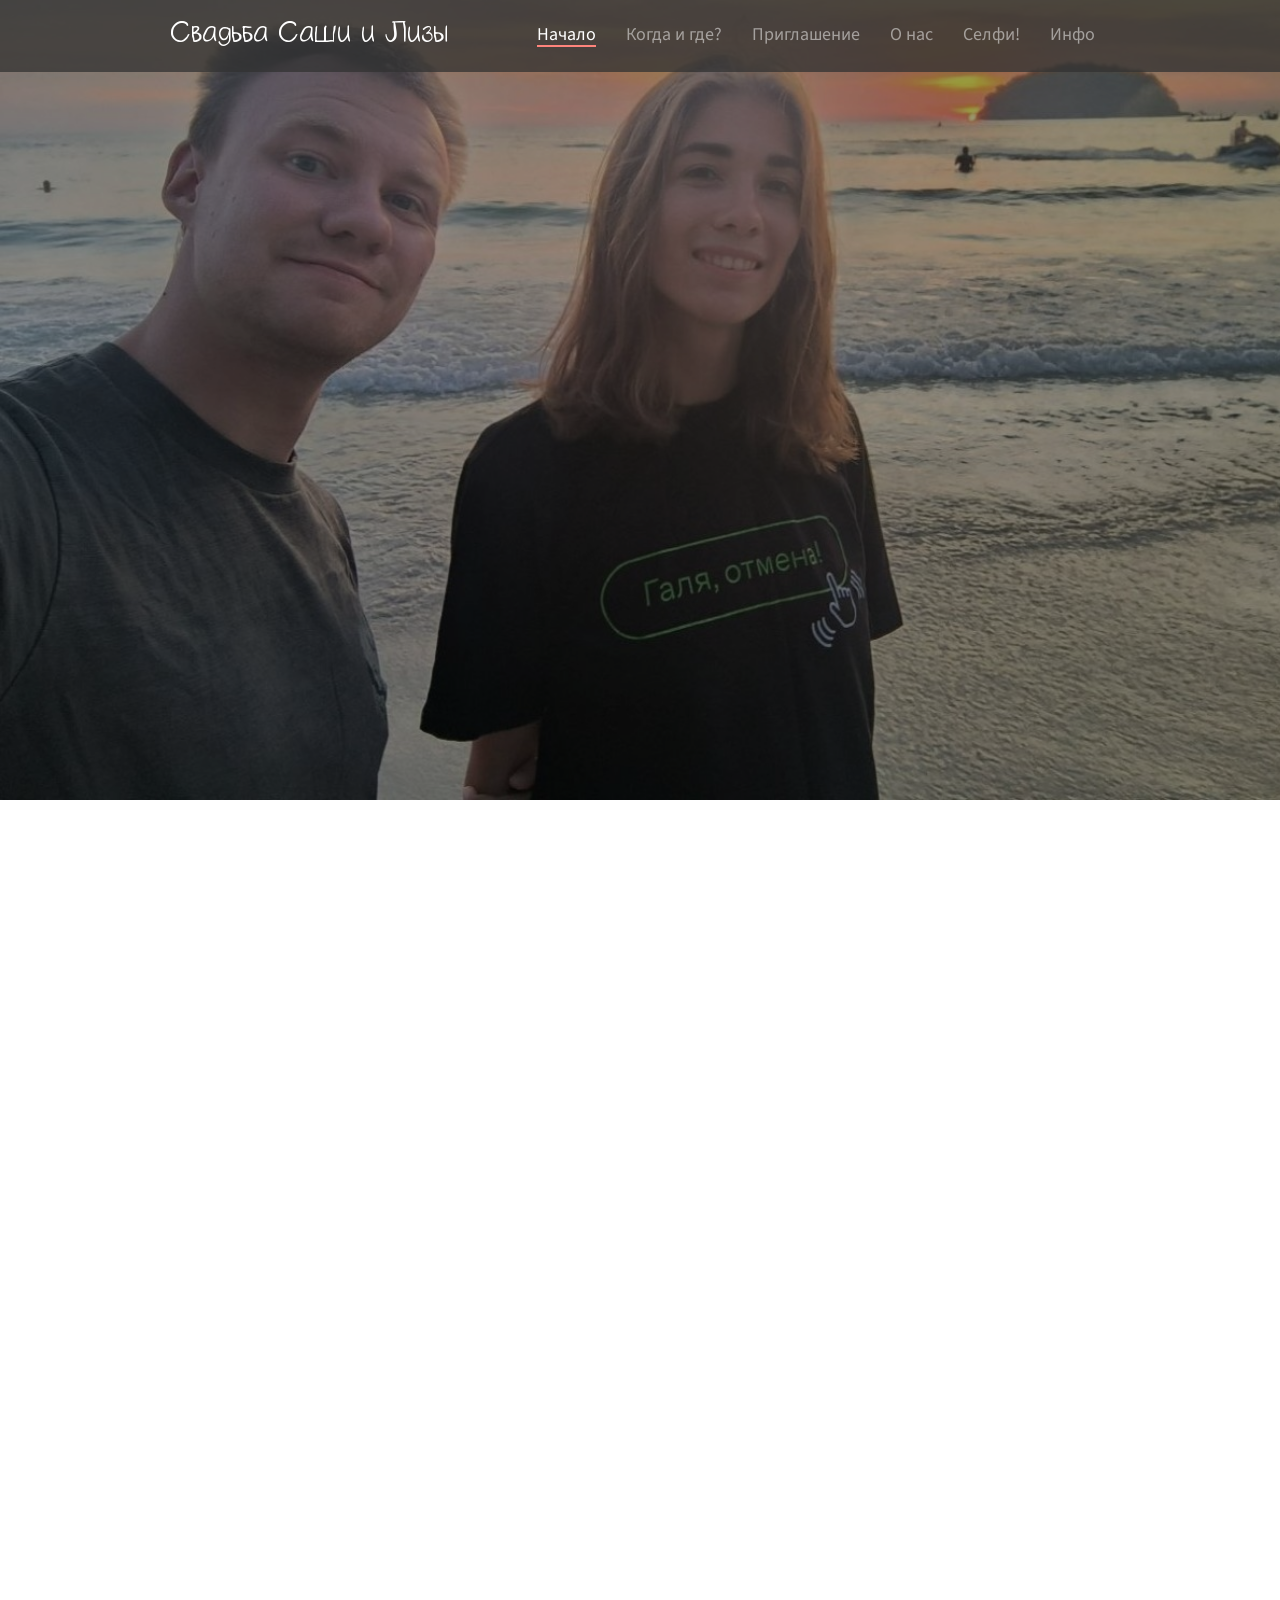
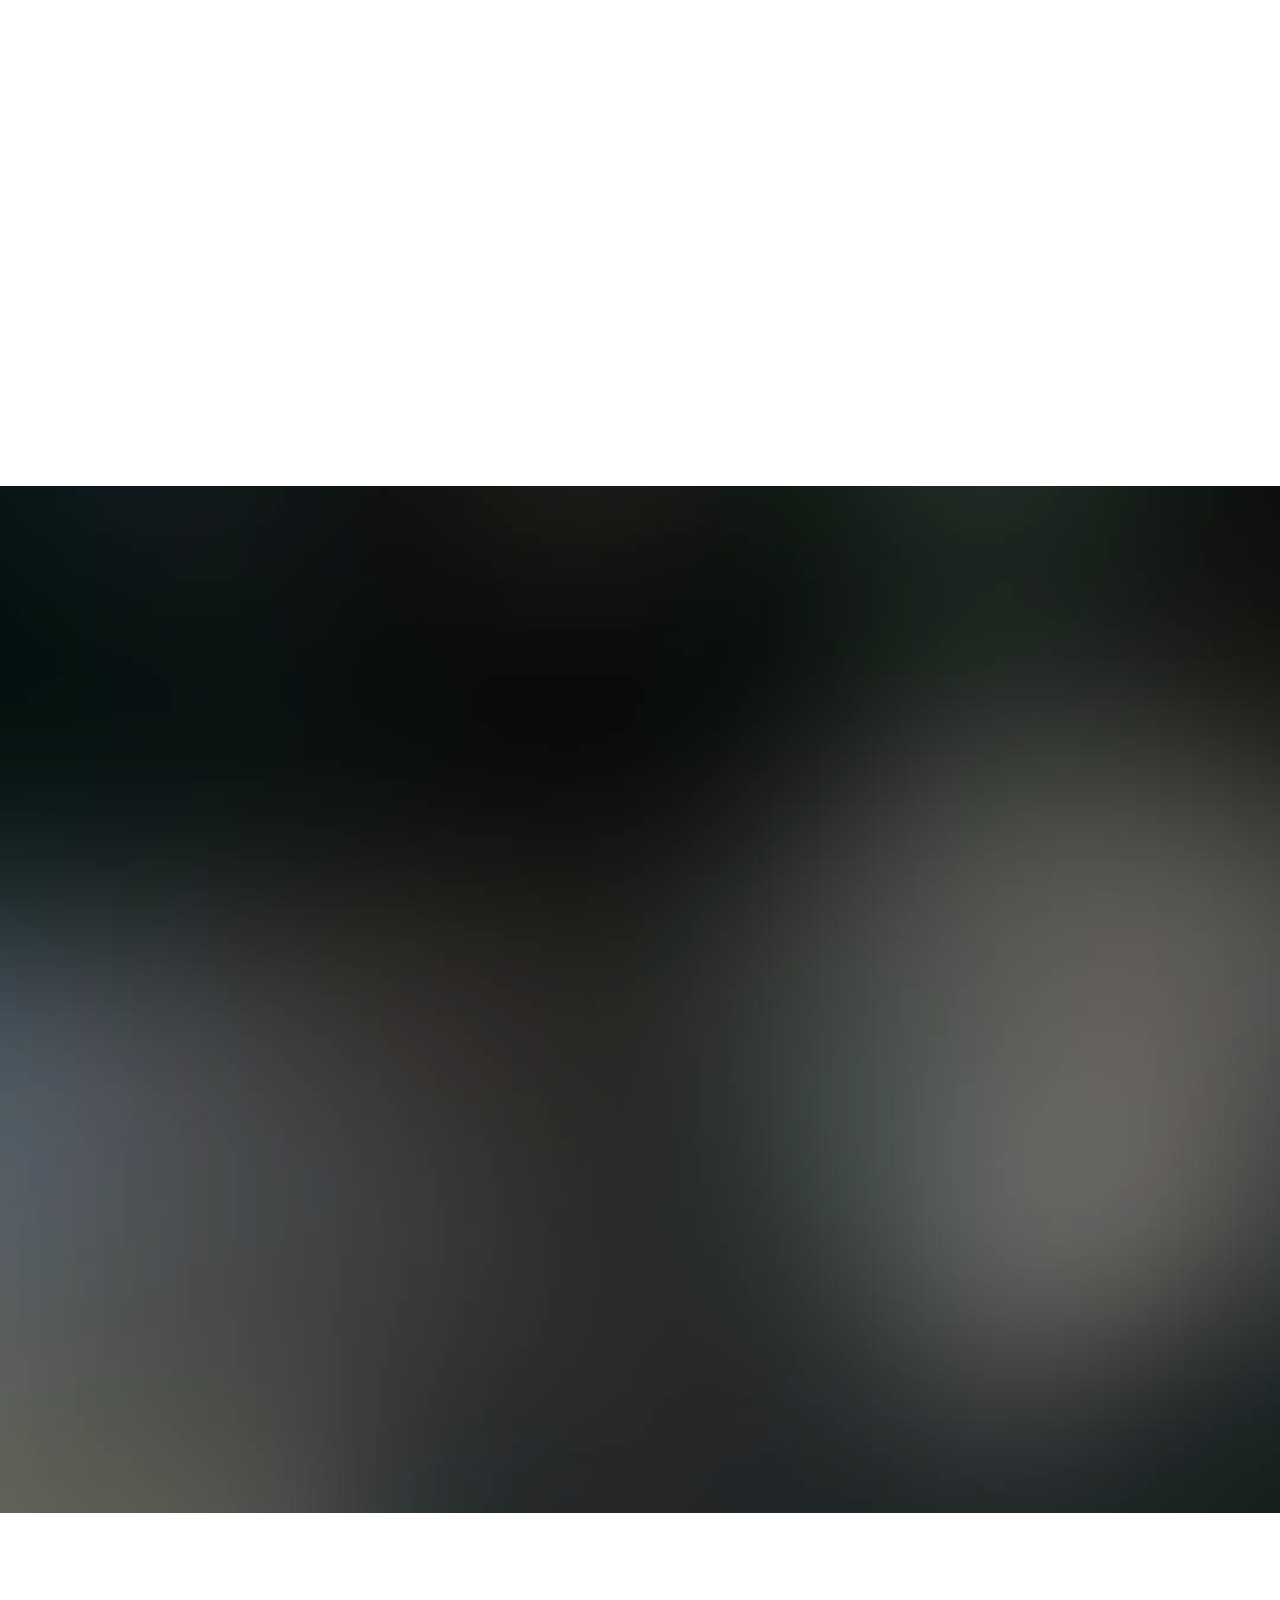
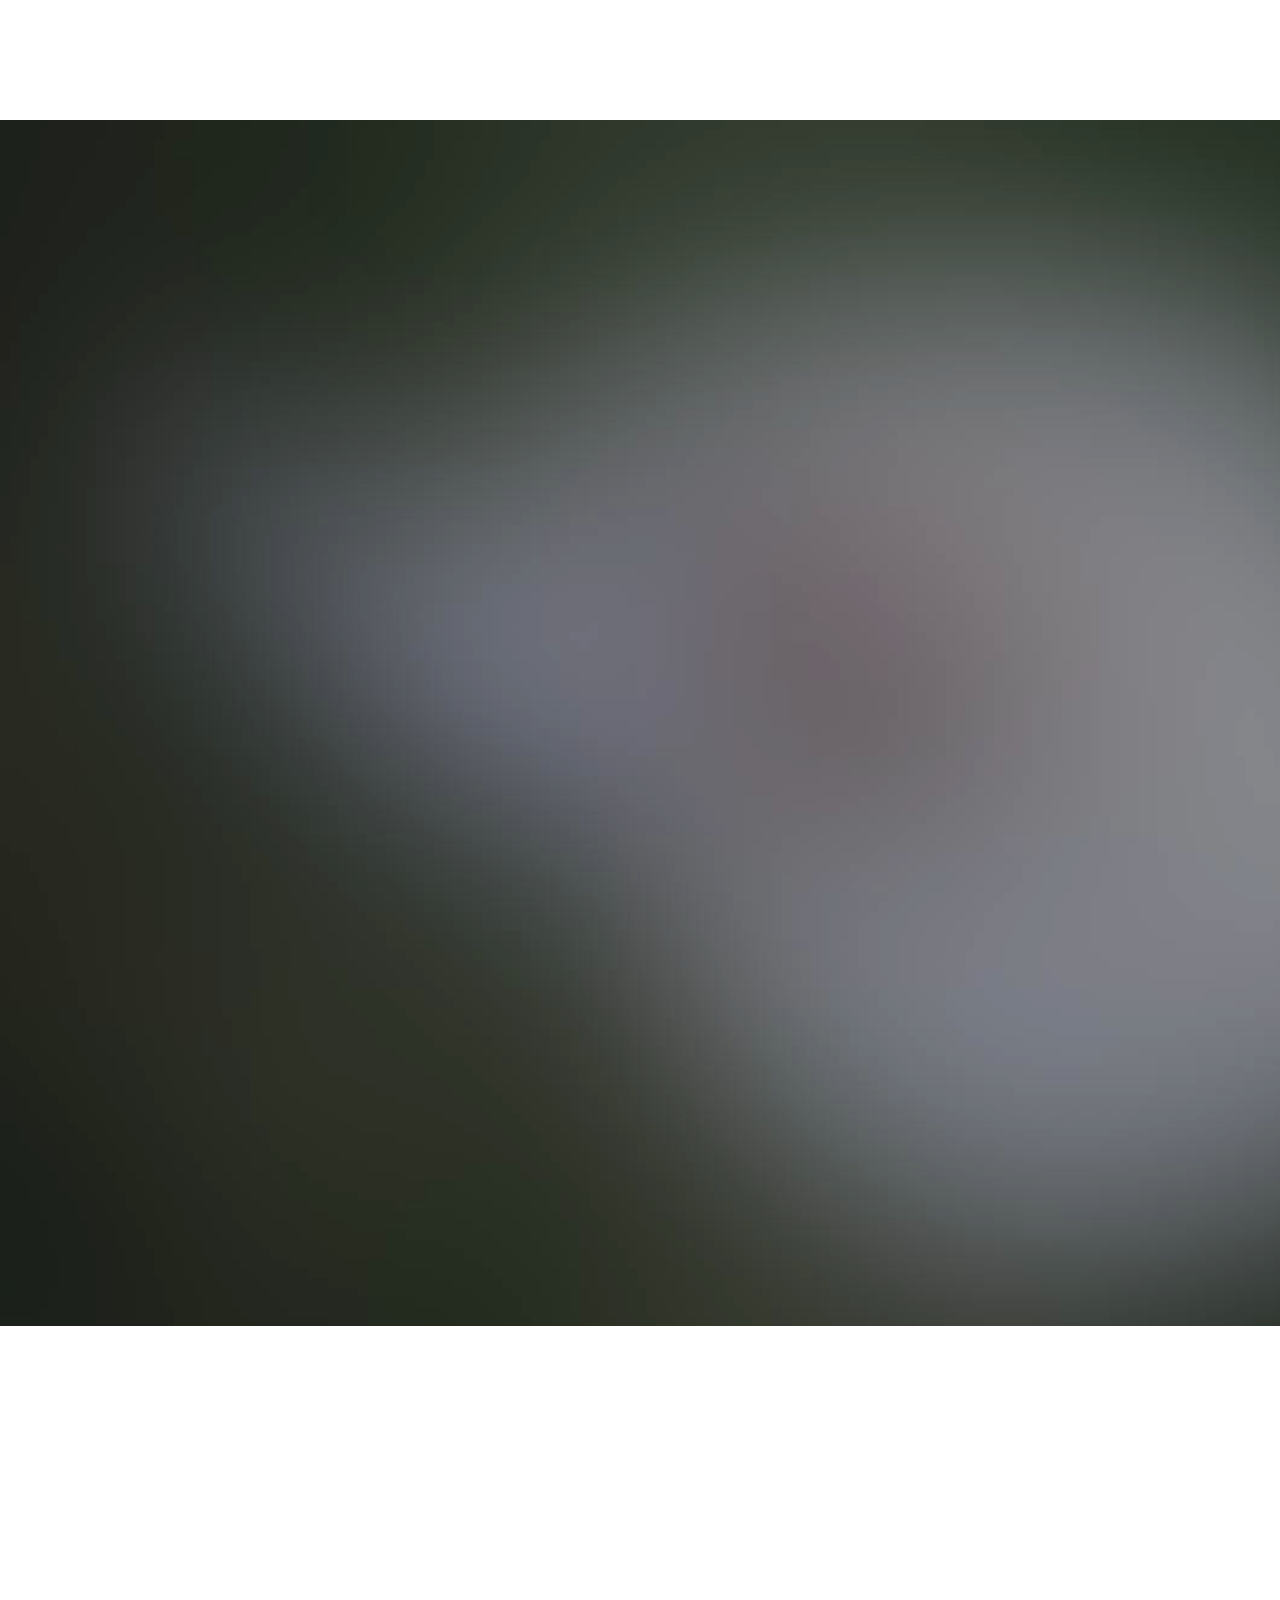
==== project/index.html @ f0d2ce84 "update fonts" ====
<!DOCTYPE html>
<!--[if lt IE 7]>      <html class="no-js lt-ie9 lt-ie8 lt-ie7"> <![endif]-->
<!--[if IE 7]>         <html class="no-js lt-ie9 lt-ie8"> <![endif]-->
<!--[if IE 8]>         <html class="no-js lt-ie9"> <![endif]-->
<!--[if gt IE 8]><!--> <html class="no-js"> <!--<![endif]-->
	<head>
	<meta charset="utf-8">
	<meta http-equiv="X-UA-Compatible" content="IE=edge">
	<title>Свадьба Саши и Лизы</title>
	<meta name="viewport" content="width=device-width, initial-scale=1">
	<meta name="description" content="Free HTML5 Template by QBOOTSTRAP.COM" />
	<meta name="keywords" content="free html5, free template, free bootstrap, html5, css3, mobile first, responsive" />
	<meta name="author" content="QBOOTSTRAP.COM" />

  <!-- 
	//////////////////////////////////////////////////////

	FREE HTML5 TEMPLATE 
	DESIGNED & DEVELOPED by QBOOTSTRAP.COM
		
	Website: 		http://qbootstrap.com/
	Email: 			info@qbootstrap.com
	Twitter: 		http://twitter.com/Q_bootstrap
	Facebook: 		https://www.facebook.com/Qbootstrap
	//////////////////////////////////////////////////////
	 -->

  	<!-- Facebook and Twitter integration -->
	<meta property="og:title" content=""/>
	<meta property="og:image" content=""/>
	<meta property="og:url" content=""/>
	<meta property="og:site_name" content=""/>
	<meta property="og:description" content=""/>
	<meta name="twitter:title" content="" />
	<meta name="twitter:image" content="" />
	<meta name="twitter:url" content="" />
	<meta name="twitter:card" content="" />

	<!-- Place favicon.ico and apple-touch-icon.png in the root directory -->
	<link rel="shortcut icon" href="favicon.ico">

	<link href='https://fonts.googleapis.com/css?family=Source+Sans+Pro:400,300,600,400italic,700' rel='stylesheet' type='text/css'>
	<link href="https://fonts.googleapis.com/css?family=Clicker+Script" rel="stylesheet">
	
	<!-- Animate.css -->
	<link rel="stylesheet" href="css/animate.css">
	<!-- Icomoon Icon Fonts-->
	<link rel="stylesheet" href="css/icomoon.css">
	<!-- Simple Line Icons -->
	<link rel="stylesheet" href="css/simple-line-icons.css">
	<!-- Owl Carousel -->
	<link rel="stylesheet" href="css/owl.carousel.min.css">
	<link rel="stylesheet" href="css/owl.theme.default.min.css">
	<!-- Magnific popup  -->
	<link rel="stylesheet" href="css/magnific-popup.css">
	<!-- Bootstrap  -->
	<link rel="stylesheet" href="css/bootstrap.css">
	
	<link rel="stylesheet" href="css/style.css">

	<!-- Modernizr JS -->
	<script src="js/modernizr-2.6.2.min.js"></script>
	<!-- FOR IE9 below -->
	<!--[if lt IE 9]>
	<script src="js/respond.min.js"></script>
	<![endif]-->

	</head>
	<body>
	<header role="banner" id="qbootstrap-header">
		<div class="container">
			<!-- <div class="row"> -->
		    <nav class="navbar navbar-default">
	        <div class="navbar-header">
	        	<!-- Mobile Toggle Menu Button -->
				<a href="#" class="js-qbootstrap-nav-toggle qbootstrap-nav-toggle" data-toggle="collapse" data-target="#navbar" aria-expanded="false" aria-controls="navbar"><i></i></a>
	          	<a class="navbar-brand">Свадьба Саши и Лизы</a> 
	        </div>
	        <div id="navbar" class="navbar-collapse collapse">
	          <ul class="nav navbar-nav navbar-right">
	            <li class="active"><a href="#" data-nav-section="home"><span>Начало</span></a></li>
	            <li><a href="#" data-nav-section="when-where"><span>Когда и где?</span></a></li>
	            <li><a href="#" data-nav-section="rsvp"><span>Приглашение</span></a></li>
	            <li><a href="#" data-nav-section="groom-bride"><span>О нас</span></a></li>
	            <li><a href="#" data-nav-section="gallery"><span>Селфи!</span></a></li>
	            <li><a href="#" data-nav-section="blog"><span>Инфо</span></a></li>
	          </ul>
	        </div>
		    </nav>
		  <!-- </div> -->
	  </div>
	</header>
	
	<div class="qbootstrap-hero" data-section="home">
		<div class="qbootstrap-overlay"></div>
		<div class="qbootstrap-cover text-center" data-stellar-background-ratio="0.5" style="background-image: url(images/together1.jpg);">
			<div class="display-t">
				<div class="display-tc">
					<div class="container">
						<div class="col-md-10 col-md-offset-1">
							<div class="animate-box svg-sm colored">
								<img src="images/flaticon/svg/004-nature.svg" class="svg" alt="Free HTML5 Bootstrap Template by QBootstrap.com">
								<h1 class="holder"><span>Свадьба</span></h1>
								<h2>Лиза и Саша</h2>
								<p>22.07.2026</p>
							</div>
						</div>
					</div>
				</div>
			</div>
		</div>
	</div>

	<div id="qbootstrap-couple" class="qbootstrap-section-gray">
		<div class="container">
			<div class="row animate-box">
				<div class="col-md-8 col-md-offset-2 animate-box">
					<div class="col-md-12 text-center section-heading svg-sm colored" style="padding-bottom: 0px;">
						<img src="images/flaticon/svg/005-two.svg" class="svg" alt="Free HTML5 Bootstrap Template by QBootstrap.com">
						<h2>Мы решили пожениться!</h2>
						<p>Ура! Наконец-то! Не прошло и 10 лет!</p>
						<p><strong>22 июля, 2026 &mdash; Санкт-Петербург, Петергоф</strong></p>
					</div>
				</div>
			</div>
			<div class="row animate-box">
				<div class="col-md-12 text-center">
					<div class="col-md-5 col-sm-5 col-xs-5 nopadding">
						<img src="images/Sasha.jpg" class="img-responsive" alt="Free HTML5 Bootstrap Template by QBootstrap.com">
						<h3>Александр</h3>
						<span>Жених</span>
					</div>
					<div class="col-md-2 col-sm-2 col-xs-2 nopadding"><h2 class="amp-center"><img src="images/flaticon/svg/003-luxury.svg" class="svg img-responsive" alt="Free HTML5 Bootstrap Template by QBootstrap.com"></h2></div>
					<div class="col-md-5 col-sm-5 col-xs-5 nopadding">
						<img src="images/Liza.jpg" class="img-responsive" alt="Free HTML5 Bootstrap Template by QBootstrap.com">
						<h3>Елизавета</h3>
						<span>Невеста</span>
					</div>
				</div>
			</div>
		</div>
	</div>

	<div id="qbootstrap-countdown" data-stellar-background-ratio="0.5" style="background-image: url(images/cover_bg_2.jpg);" data-section="home">
		<div class="overlay"></div>
		<div class="display-over">
			<div class="container">
				<div class="row animate-box">
					<div class="col-md-12 section-heading text-center svg-sm colored">
						<img src="images/flaticon/svg/006-flower-bell-outline-design-variant-with-vines-and-leaves.svg" style="color: white;" class="svg" alt="Free HTML5 Bootstrap Template by QBootstrap.com">
						<h2 class="">День свадьбы</h2>
						<span class="datewed">Среда, 22 Июля, 2026</span>
					</div>
				</div>
				<div class="row animate-box">
					<div class="col-md-8 col-md-offset-2 text-center">
						<p class="countdown">
							<span id="days"></span>
							<span id="hours"></span>
							<span id="minutes"></span>
							<span id="seconds"></span>
						</p>
					</div>
				</div>
			</div>
		</div>
	</div>

	

	<!-- <div id="qbootstrap-testimonials" class="qbootstrap-greetings" data-section="greetings" data-stellar-background-ratio="0.5" style="background-image: url(images/cover_bg_1.jpg);">
	<div class="overlay"></div>	
		<div class="container">
			<div class="row animate-box">
				<div class="col-md-12 section-heading text-center svg-sm colored">
					<img src="images/flaticon/svg/006-flower-bell-outline-design-variant-with-vines-and-leaves.svg" class="svg" alt="Free HTML5 Bootstrap Template by QBootstrap.com">
					<h2 class="">Sweet Messages</h2>
				</div>
			</div>
			<div class="row">
				<div class="col-md-4 animate-box">
					<div class="box-testimony ">
						<blockquote>
							<span class="quote"><span><i class="icon-quote-left"></i></span></span>
							<p>&ldquo;Far far away, behind the word mountains, far from the countries Vokalia and Consonantia, there live the blind texts. Separated they live in Bookmarksgrove right at the coast of the Semantics, a large language ocean.&rdquo;</p>
						</blockquote>
						<p class="author">John Doe</p>
					</div>
					
				</div>
				<div class="col-md-4 animate-box">
					<div class="box-testimony ">
						<blockquote>
							<span class="quote"><span><i class="icon-quote-left"></i></span></span>
							<p>&ldquo;Far far away, behind the word mountains, far from the countries Vokalia and Consonantia, there live the blind texts.&rdquo;</p>
						</blockquote>
						<p class="author">John Doe</p>
					</div>
					
					
				</div>
				<div class="col-md-4 animate-box">
					<div class="box-testimony ">
						<blockquote>
							<span class="quote"><span><i class="icon-quote-left"></i></span></span>
							<p>&ldquo;Far far away, behind the word mountains, far from the countries Vokalia and Consonantia, there live the blind texts. Separated they live in Bookmarksgrove right at the coast of the Semantics, a large language ocean.&rdquo;</p>
						</blockquote>
						<p class="author">John Doe</p>
					</div>
					
				</div>
			</div>
		</div>
	</div> -->

	<div id="qbootstrap-when-where" style="padding-top:0" data-section="when-where">
		<div class="container">
			<div class="row animate-box">
				<div class="col-md-8 col-md-offset-2">
					<div class="col-md-12 text-center section-heading svg-sm colored" style="margin-bottom:0;">
						<img src="images/flaticon/svg/005-two.svg" class="svg" alt="Free HTML5 Bootstrap Template by QBootstrap.com">
						<h2>Церемония и Вечеринка</h2>
						<div class="row">
						<div class="col-md-10 col-md-offset-1 subtext">
							<p style="margin-bottom: 0;">Целых 2 (два!) мероприятия! Это вообще законно?</p>
						</div>
					</div>
					</div>
				</div>
			</div>
			<div class="row row-bottom-padded-md">
				<div class="col-md-6 text-center animate-box">
					<div class="wedding-events">
						<div class="ceremony-bg" style="background-image: url(images/zags.jpg);"></div>
						<div class="surrounded-icon">
							<div class="mobile-only col-md-2 col-md-push-5">
								<div class="icon-tip">
									<span class="icon"><i class="icon-heart-o"></i></span>
								</div>
							</div>
						</div>
						<div class="desc">
							<h3>Торжественная церемония</h3>
							<div class="row">
								<div class="desktop-only-heart-icon col-md-2 col-md-push-5">
									<div class="icon-tip">
										<span class="icon"><i class="icon-heart-o"></i></span>
									</div>
								</div>
								<div class="col-md-5 col-md-pull-1">
									<div class="date">
										<i class="icon-calendar"></i>
										<span>Среда</span>
										<span>22 Июля 2026</span>
									</div>
								</div>
								<div class="col-md-5 col-md-pull-1">
									<div class="date">
										<i class="icon-clock2"></i>
										<span>15:30</span>
										<span>16:30</span>
									</div>
								</div>
							</div>
							<p>
								<b>Локация:</b> Отдел-дворец РАГС Петродворцового района
								<br>
								<b>Адрес:</b> г. Петергоф, Торговая площадь, 5
								<br>
								<br>
								Приглашаем вас стать свидетелями самого важного для нас момента. Церемония пройдёт в величественном интерьере дворца бракосочетаний Петергофа.
							</p>
							<a style="margin-bottom: 2rem;" data-toggle="collapse" data-parent="#accordion" href="#collapse1">
								💍 Информация о церемонии
							</a>
							<div id="collapse1" class="panel-collapse collapse text-left">
								<p style="margin-bottom: 0;">
									<br>
									<b>Фотосессия 📷:</b> После официальной части — праздничная фотосессия в живописных окрестностях парка.
									<br>
									<b>Уютный ужин 🥂</b>: Мы в процессе выбора ресторана. Совсем скоро раскроем все карты — следите за обновлениями на сайте!
									<br>
									<b>Дресс-код:</b> Торжественный. Подробнее о дресс-коде в ЗАГСе можно прочитать в разделе с информацией.
								</p>
							</div>
							<p style="margin-top:2rem;"><a href="https://yandex.com/map-widget/v1/?um=constructor%3A39ab5083a149603931bb8a73ae7566a27adbaa267a973a2ac90fe1a0abdc9ba2&amp;source=constructor" class="btn btn-primary btn-sm popup-gmaps">Место на карте</a></p>
						</div>
					</div>
				</div>
				<div class="col-md-6 text-center animate-box">
					<div class="wedding-events">
						<div class="ceremony-bg" style="background-image: url(images/pan_fazan2.jpg);"></div>
						<div class="surrounded-icon">
							<div class="mobile-only col-md-2 col-md-push-5">
								<div class="icon-tip">
									<span class="icon"><i class="icon-heart-o"></i></span>
								</div>
							</div>
						</div>

						<div class="desc">
							<h3>Свадебная вечеринка</h3>
							<div class="row">
								<div class="desktop-only-heart-icon col-md-2 col-md-push-5">
									<div class="icon-tip">
										<span class="icon"><i class="icon-heart-o"></i></span>
									</div>
								</div>
								<div class="col-md-5 col-md-pull-1">
									<div class="date">
										<i class="icon-calendar"></i>
										<span>Суббота</span>
										<span>26 Июля 2026</span>
									</div>
								</div>
								<div class="col-md-5 col-md-pull-1">
									<div class="date">
										<i class="icon-clock2"></i>
										<span>15:00</span>
										<span>Гуляем до утра!</span>
									</div>
								</div>
							</div>
							<p>
								<b>Локация: </b><a href="https://panfazan.ru/" target="_blank">Усадьба «Пан Фазан»</a>
								<br>
								<b>Адрес:</b> городской посёлок Токсово, ул. Советов, 88
								<br>
								<br>
								Приглашаем всех, кто хочет разделить с нами этот день, в усадьбу «Пан Фазан» в Токсово.
								<br>
								<br>
								Никаких строгих рамок — только уютная атмосфера, вкусная еда и музыка. Ждём вас на застолии, прогулках среди сосен и за душевными разговорами.
								<br>
							</p>
							<a style="margin-bottom: 2rem;" data-toggle="collapse" data-parent="#accordion" href="#collapse2">
								🌲 Информация о празднике
							</a>
							<div id="collapse2" class="panel-collapse collapse text-left">
								<p style="margin-bottom: 0;">
									<br>
									<b>Как добраться?</b>
									<br>
									Усадьба находится в Токсово. Удобнее всего добираться на такси:
								</p>
									<ul>
										<li>от метро «Парнас» — около 30 минут</li>
										<li>от метро «Девяткино» — около 20 минут</li>
									</ul>
								<p>
									Такси мы оплатим 🚕
									<br>
									<b>Ночёвка:</b> Приглашаем вас остаться до утра! На территории есть домики, в которых можно остаться на ночь.
									<br>
									<b>Дресс-код:</b> Отсутствует. Одевайтесь комфортно, празднично, прихватите хорошее настроение и пожелания.
									<br>
									<b>Программа:</b> Ведущего не будет — организовываем вечер вместе с вами. Приглашаем вас стать частью этого! Подробнее - ниже, в разделе с информацией.
								</p>
							</div>
							<p style="margin-top:2rem;"><a href="https://yandex.com/map-widget/v1/?um=constructor%3A14c4562232c04e23bc9f629d58acc3ecfbbc6442daf0bd5c1d53dc52a6f41f2b&amp;source=constructor" class="btn btn-primary btn-sm popup-gmaps">Место на карте</a></p>
						</div>
					</div>
				</div>
			</div>
			<div class="row">
				<div class="col-md-12">
					<div id="map" class="qbootstrap-map"></div>
				</div>
			</div>
		</div>
		</div>
	</div>

	<div class="parallax-container" data-stellar-offset-parent="true">
		<div id="qbootstrap-started" class="qbootstrap-bg" data-section="rsvp" data-stellar-background-ratio="0.5" style="background-image: url(images/cover_bg_1.jpg);">
			<div class="overlay"></div>
			<div class="container">
				<div class="row animate-box">
					<div class="col-md-8 col-md-offset-2">
						<div class="col-md-12 text-center section-heading svg-sm colored">
							<img src="images/flaticon/svg/005-two.svg" class="svg" alt="Free HTML5 Bootstrap Template by QBootstrap.com">
							<h2 id="invitation">Дорогие гости!</h2>
							<h2>Приглашаем вас на праздник!</h2>
							<div class="row">
							<div class="col-md-10 col-md-offset-1 subtext">
								<p style="color:white; margin-bottom: 0;">А теперь вот вам форма. Пожалуйста, заполните её, чтобы мы понимали, сколько вас таких хороших ждать ❤️<br><br>Если вас двое и больше, заполните форму за каждого отдельно.</p>
							</div>
						</div>
						</div>
					</div>
				</div>
				<div class="row animate-box">
					<div class="col-md-10 col-md-offset-1">
						<form class="form-inline">
							<div class="col-md-6 col-sm-6">
								<div class="form-group">
									<label for="input_name" class="sr-only">Имя</label>
									<input class="form-control" id="input_name" placeholder="Фамилия, Имя">
								</div>
							</div>
							<div class="col-md-6 col-sm-6">
								<div class="form-group">
									<label for="input_contact" class="sr-only">Ваши контакты (telegram)</label>
									<input class="form-control" id="input_contact" placeholder="Ваши контакты (telegram)">
								</div>
							</div>
							<div class="col-md-6 col-sm-6">
								<div class="form-group">
									<label for="input_event" class="sr-only"></label>
									<select class="form-control" id="input_event" placeholder="Куда я приду?">
										<option disabled selected value="none">Куда я собираюсь прийти?</option>
										<option value="all_events">Иду на все мероприятия</option>
										<option value="ceremony">Буду только на церемонии</option>
										<option value="party">Буду только на вечеринке</option>
									</select>
								</div>
							</div>
							<div class="col-md-6 col-sm-6">
								<div class="form-group">
									<label for="input_comment" class="sr-only"></label>
									<textarea class="form-control" id="input_comment" placeholder="Ваши комментарии, поздравления для жениха и невесты =)"></textarea>
								</div>
							</div>
							<div class="col-md-12 col-sm-12">
								<b><p id="form_status_text" style="margin:0" class="text-success d-none">1234</p></b>
								<button onclick="submitFormData(event)" class="btn btn-default btn-block">Я приду!</button>
							</div>
						</form>
					</div>
				</div>
			</div>
		</div>
	</div>

	<div id="qbootstrap-groom-bride" data-section="groom-bride">
		<div class="container">
			<div class="row animate-box">
				<div class="col-md-8 col-md-offset-2">
					<div class="col-md-12 text-center section-heading svg-sm-2 colored">
						<img src="images/flaticon/svg/002-wedding-couple.svg" class="svg" alt="Free HTML5 Bootstrap Template by QBootstrap.com">
						<h2>О нас</h2>
						<p>Главные герои торжества! Конечно, вы все отлично их знаете. Но если вы вдруг захотите рассказать друзьям о том, какие это крутые ребята, смело отправляйте их в этот раздел!</p>
					</div>
				</div>
			</div>
			<div class="row">
				<div class="col-md-6">
					<div class="couple groom text-center animate-box">
						<img src="images/Sasha.jpg" class="img-responsive" alt="Free HTML5 Bootstrap Template by QBootstrap.com">
						<div class="desc">
							<h2>Саша</h2>
							<p>Очень хороший и веселый человек. Характер общительный. Обручен</p>
							<ul class="social social-circle">
								<li><a href="https://vk.com/ff220v" target="_blank"><i class="icon-vk"></i></a></li>
								<li><a href="https://t.me/FF220v" target="_blank"><svg style="padding-top: 1rem;" xmlns="http://www.w3.org/2000/svg" width="20" height="30" fill="currentColor" class="bi bi-telegram" viewBox="0 0 16 16">
									<path d="M16 8A8 8 0 1 1 0 8a8 8 0 0 1 16 0M8.287 5.906q-1.168.486-4.666 2.01-.567.225-.595.442c-.03.243.275.339.69.47l.175.055c.408.133.958.288 1.243.294q.39.01.868-.32 3.269-2.206 3.374-2.23c.05-.012.12-.026.166.016s.042.12.037.141c-.03.129-1.227 1.241-1.846 1.817-.193.18-.33.307-.358.336a8 8 0 0 1-.188.186c-.38.366-.664.64.015 1.088.327.216.589.393.85.571.284.194.568.387.936.629q.14.092.27.187c.331.236.63.448.997.414.214-.02.435-.22.547-.82.265-1.417.786-4.486.906-5.751a1.4 1.4 0 0 0-.013-.315.34.34 0 0 0-.114-.217.53.53 0 0 0-.31-.093c-.3.005-.763.166-2.984 1.09"/>
								</svg></a></li>
							</ul>
						</div>
					</div>
				</div>
				<div class="col-md-6">
					<div class="couple bride text-center animate-box">
						<img src="images/Liza.jpg" class="img-responsive" alt="Free HTML5 Bootstrap Template by QBootstrap.com">
						<div class="desc">
							<h2>Лиза</h2>
							<p>Очень хорошая девочка. Вежлива, правдива, скромна и добра. Слушает маму и почти каждое утро делает зарядку. Характер очень мягкий</p>
							<ul class="social social-circle">
								<li><a href="https://vk.com/sulfat404" target="_blank"><i class="icon-vk"></i></a></li>
								<li><a href="https://t.me/sulfatpro" target="_blank"><svg style="padding-top: 1rem;" xmlns="http://www.w3.org/2000/svg" width="20" height="30" fill="currentColor" class="bi bi-telegram" viewBox="0 0 16 16">
									<path d="M16 8A8 8 0 1 1 0 8a8 8 0 0 1 16 0M8.287 5.906q-1.168.486-4.666 2.01-.567.225-.595.442c-.03.243.275.339.69.47l.175.055c.408.133.958.288 1.243.294q.39.01.868-.32 3.269-2.206 3.374-2.23c.05-.012.12-.026.166.016s.042.12.037.141c-.03.129-1.227 1.241-1.846 1.817-.193.18-.33.307-.358.336a8 8 0 0 1-.188.186c-.38.366-.664.64.015 1.088.327.216.589.393.85.571.284.194.568.387.936.629q.14.092.27.187c.331.236.63.448.997.414.214-.02.435-.22.547-.82.265-1.417.786-4.486.906-5.751a1.4 1.4 0 0 0-.013-.315.34.34 0 0 0-.114-.217.53.53 0 0 0-.31-.093c-.3.005-.763.166-2.984 1.09"/>
								</svg></a></li>
							</ul>
						</div>
					</div>
				</div>
			</div>
		</div>
	</div>

	<!-- <div id="qbootstrap-story" style="padding-top:0" data-section="groom-bride">
		<div class="container">
			<div class="row animate-box">
				<div class="col-md-8 col-md-offset-2">
					<div class="col-md-12 text-center section-heading svg-sm-2">
						<img src="images/flaticon/svg/003-luxury.svg" class="svg" alt="Free HTML5 Bootstrap Template by QBootstrap.com">
						<h2>Наша история</h2>
					</div>
				</div>
			</div>
			<div class="row">
				<div class="col-md-12">
					<ul class="timeline animate-box">
						<li class="animate-box">
							<div class="timeline-badge" style="background-image:url(images/couple-1.jpg);"></div>
							<div class="timeline-panel">
								<div class="overlay"></div>
								<div class="timeline-heading">
									<h3 class="timeline-title">Он был обычным школьником</h3>
									<span class="date">June 10, 2017</span>
								</div>
								<div class="timeline-body">
									<p>Far far away, behind the word mountains, far from the countries Vokalia and Consonantia, there live the blind texts. Separated they live in .</p>
								</div>
							</div>
						</li>
						<li class="timeline-inverted animate-box">
							<div class="timeline-badge" style="background-image:url(images/couple-2.jpg);"></div>
							<div class="timeline-panel">
								<div class="overlay overlay-2"></div>
								<div class="timeline-heading">
									<h3 class="timeline-title">И она была обычной школьницей!</h3>
									<span class="date">June 10, 2017</span>
								</div>
								<div class="timeline-body">
									<p>Far far away, behind the word mountains, far from the countries Vokalia and Consonantia, there live the blind texts. Separated they live in .</p>
								</div>
							</div>
						</li>
						<li class="animate-box">
							<div class="timeline-badge" style="background-image:url(images/couple-3.jpg);"></div>
							<div class="timeline-panel">
								<div class="overlay"></div>
								<div class="timeline-heading">
									<h3 class="timeline-title">А потом они начали встречаться</h3>
									<span class="date">June 14, 2017</span>
								</div>
								<div class="timeline-body">
									<p>Far far away, behind the word mountains, far from the countries Vokalia and Consonantia, there live the blind texts. Separated they live in .</p>
								</div>
							</div>
						</li>
						<li class="timeline-inverted animate-box">
							<div class="timeline-badge" style="background-image:url(images/couple-4.jpg);"></div>
							<div class="timeline-panel">
								<div class="overlay overlay-2"></div>
								<div class="timeline-heading">
									<h3 class="timeline-title">А теперь они женятся! Шок!<br>Так вообще бывает!?</h3>
									<span class="date"></span>
								</div>
								<div class="timeline-body">
									<p>Far far away, behind the word mountains, far from the countries Vokalia and Consonantia, there live the blind texts. Separated they live in .</p>
								</div>
							</div>
						</li>
			    	</ul>
				</div>
			</div>
		</div> -->
	</div>

	<div id="qbootstrap-people" style="padding-top:0;" data-section="groom-bride">
		<div class="container">
			<div class="row animate-box">
				<div class="col-md-8 col-md-offset-2">
					<div class="col-md-12 text-center section-heading svg-sm colored">
						<img src="images/flaticon/svg/005-two.svg" class="svg" alt="Free HTML5 Bootstrap Template by QBootstrap.com">
						<h2>Семья Жениха</h2>
						<div class="row">
						<!-- <div class="col-md-10 col-md-offset-1 subtext  ">
							<h3>Far far away, behind the word mountains, far from the countries Vokalia and Consonantia, there live the blind texts.</h3>
						</div> -->
					</div>
					</div>
				</div>
			</div>
			<div class="row d-flex row-bottom-padded-lg" style="justify-content: center;">
				<div class="col-md-3 text-center animate-box">
					<div class="groom-men">
						<img src="images/groom-men-1.jpg" class="img-responsive" alt="Free HTML5 Bootstrap Template by QBootstrap.com">
						<h3 style="margin: 0;">Мама - Наталья Анатольевна</h3>
					</div>
				</div>
				<div class="col-md-3 text-center animate-box">
					<div class="groom-men">
						<img src="images/groom-men-2.jpg" class="img-responsive" alt="Free HTML5 Bootstrap Template by QBootstrap.com">
						<h3>Папа - Сергей Михайлович</h3>
					</div>
				</div>
				<div class="col-md-3 text-center animate-box">
					<div class="groom-men">
						<img src="images/groom-men-3.jpg" class="img-responsive" alt="Free HTML5 Bootstrap Template by QBootstrap.com">
						<h3>Тётя - Елена Анатольевна</h3>
					</div>
				</div>
				<div class="col-md-3 text-center animate-box">
					<div class="groom-men">
						<img src="images/groom-men-4.jpg" class="img-responsive" alt="Free HTML5 Bootstrap Template by QBootstrap.com">
						<h3>Тётя - Ирина Михайловна</h3>
					</div>
				</div>
			</div>
			<div class="row animate-box">
				<div class="col-md-8 col-md-offset-2">
					<div class="col-md-12 text-center section-heading svg-sm colored">
						<img src="images/flaticon/svg/005-two.svg" class="svg" alt="Free HTML5 Bootstrap Template by QBootstrap.com">
						<h2>Семья Невесты</h2>
					</div>
				</div>
			</div>
			<div class="row d-flex" style="justify-content: center;">
				<div class="col-md-3 text-center animate-box">
					<div class="groom-men">
						<img src="images/bridesmaid-1.jpg" class="img-responsive" alt="Free HTML5 Bootstrap Template by QBootstrap.com">
						<h3>Мама - Ирина Васильевна</h3>
					</div>
				</div>
				<div class="col-md-3 text-center animate-box">
					<div class="groom-men">
						<img src="images/bridesmaid-2.jpg" class="img-responsive" alt="Free HTML5 Bootstrap Template by QBootstrap.com">
						<h3>Братик - Артемий</h3>
					</div>
				</div>
				<div class="col-md-3 text-center animate-box">
					<div class="groom-men">
						<img src="images/bridesmaid-3.jpg" class="img-responsive" alt="Free HTML5 Bootstrap Template by QBootstrap.com">
						<h3>Бабушка - Валентина Александровна</h3>
					</div>
				</div>
				<div class="col-md-3 text-center animate-box">
					<div class="groom-men">
						<img src="images/bridesmaid-3.jpg" class="img-responsive" alt="Free HTML5 Bootstrap Template by QBootstrap.com">
						<h3>Тётя - Аня</h3>
					</div>
				</div>
				<div class="col-md-3 text-center animate-box">
					<div class="groom-men">
						<img src="images/bridesmaid-4.jpg" class="img-responsive" alt="Free HTML5 Bootstrap Template by QBootstrap.com">
						<h3>Кот Серафим</h3>
					</div>
				</div>
			</div>
		</div>
	</div>

	<div id="qbootstrap-gallery" style="padding-top: 0em;" data-section="gallery">
		<div class="container">
			<div class="row animate-box">
				<div class="col-md-8 col-md-offset-2">
					<div class="col-md-12 text-center section-heading svg-sm colored" style="padding-bottom: 0 important!;">
						<img src="images/flaticon/svg/005-two.svg" class="svg" alt="Free HTML5 Bootstrap Template by QBootstrap.com">
						<h2>Наши прикольные селфи</h2>
						<div class="row">
						<div class="col-md-10 col-md-offset-1">
							<p style="margin-bottom: 0;">Чтобы вы не забывали, к кому идёте на свадьбу ❤️</p>
						</div>
					</div>
					</div>
				</div>
			</div>
		</div>
		<div class="container-fluid">
			<div class="row">
				<div class="col-md-3 col-sm-6 animate-box">
					<div class="gallery"> 
						<a class="gallery-img image-popup image-popup" href="images/selfies/1.jpg"><img src="images/selfies/1.jpg" class="img-responsive"></a> 
					</div> 
					
					<div class="gallery"> 
							<a class="gallery-img image-popup image-popup" href="images/selfies/2.jpg"><img src="images/selfies/2.jpg" class="img-responsive"></a> 
					</div> 
					
					<div class="gallery"> 
							<a class="gallery-img image-popup image-popup" href="images/selfies/3.jpg"><img src="images/selfies/3.jpg" class="img-responsive"></a> 
					</div> 
					
					<div class="gallery"> 
							<a class="gallery-img image-popup image-popup" href="images/selfies/4.jpg"><img src="images/selfies/4.jpg" class="img-responsive"></a> 
					</div> 
					
					<div class="gallery"> 
							<a class="gallery-img image-popup image-popup" href="images/selfies/5.jpg"><img src="images/selfies/5.jpg" class="img-responsive"></a> 
					</div> 
					
					<div class="gallery"> 
							<a class="gallery-img image-popup image-popup" href="images/selfies/6.jpg"><img src="images/selfies/6.jpg" class="img-responsive"></a> 
					</div> 
					
					<div class="gallery"> 
							<a class="gallery-img image-popup image-popup" href="images/selfies/7.jpg"><img src="images/selfies/7.jpg" class="img-responsive"></a> 
					</div> 
					
					<div class="gallery"> 
							<a class="gallery-img image-popup image-popup" href="images/selfies/8.jpg"><img src="images/selfies/8.jpg" class="img-responsive"></a> 
					</div> 
					
					<div class="gallery"> 
							<a class="gallery-img image-popup image-popup" href="images/selfies/9.jpg"><img src="images/selfies/9.jpg" class="img-responsive"></a> 
					</div> 
					
					<div class="gallery"> 
							<a class="gallery-img image-popup image-popup" href="images/selfies/10.jpg"><img src="images/selfies/10.jpg" class="img-responsive"></a> 
					</div> 
					
					<div class="gallery"> 
							<a class="gallery-img image-popup image-popup" href="images/selfies/11.jpg"><img src="images/selfies/11.jpg" class="img-responsive"></a> 
					</div> 
					
					<div class="gallery"> 
							<a class="gallery-img image-popup image-popup" href="images/selfies/12.jpg"><img src="images/selfies/12.jpg" class="img-responsive"></a> 
					</div> 
					
					<div class="gallery"> 
							<a class="gallery-img image-popup image-popup" href="images/selfies/13.jpg"><img src="images/selfies/13.jpg" class="img-responsive"></a> 
					</div> 
					
					<div class="gallery"> 
							<a class="gallery-img image-popup image-popup" href="images/selfies/14.jpg"><img src="images/selfies/14.jpg" class="img-responsive"></a> 
					</div> 
					
					<div class="gallery"> 
							<a class="gallery-img image-popup image-popup" href="images/selfies/15.jpg"><img src="images/selfies/15.jpg" class="img-responsive"></a> 
					</div> 
					
					<div class="gallery"> 
							<a class="gallery-img image-popup image-popup" href="images/selfies/16.jpg"><img src="images/selfies/16.jpg" class="img-responsive"></a> 
					</div> 
					
					<div class="gallery"> 
							<a class="gallery-img image-popup image-popup" href="images/selfies/17.jpg"><img src="images/selfies/17.jpg" class="img-responsive"></a> 
					</div> 
					
					<div class="gallery"> 
							<a class="gallery-img image-popup image-popup" href="images/selfies/18.jpg"><img src="images/selfies/18.jpg" class="img-responsive"></a> 
					</div> 
					
					<div class="gallery"> 
							<a class="gallery-img image-popup image-popup" href="images/selfies/19.jpg"><img src="images/selfies/19.jpg" class="img-responsive"></a> 
					</div> 
				</div>
				<div class="col-md-3 col-sm-6 animate-box">

					<div class="gallery"> 
							<a class="gallery-img image-popup image-popup" href="images/selfies/20.jpg"><img src="images/selfies/20.jpg" class="img-responsive"></a> 
					</div> 
					
					<div class="gallery"> 
							<a class="gallery-img image-popup image-popup" href="images/selfies/21.jpg"><img src="images/selfies/21.jpg" class="img-responsive"></a> 
					</div> 
					
					<div class="gallery"> 
							<a class="gallery-img image-popup image-popup" href="images/selfies/22.jpg"><img src="images/selfies/22.jpg" class="img-responsive"></a> 
					</div> 
					<div class="gallery"> 
							<a class="gallery-img image-popup image-popup" href="images/selfies/23.jpg"><img src="images/selfies/23.jpg" class="img-responsive"></a> 
					</div> 
					
					<div class="gallery"> 
							<a class="gallery-img image-popup image-popup" href="images/selfies/24.jpg"><img src="images/selfies/24.jpg" class="img-responsive"></a> 
					</div> 
					
					<div class="gallery"> 
							<a class="gallery-img image-popup image-popup" href="images/selfies/25.jpg"><img src="images/selfies/25.jpg" class="img-responsive"></a> 
					</div> 
					
					<div class="gallery"> 
							<a class="gallery-img image-popup image-popup" href="images/selfies/26.jpg"><img src="images/selfies/26.jpg" class="img-responsive"></a> 
					</div> 
					
					<div class="gallery"> 
							<a class="gallery-img image-popup image-popup" href="images/selfies/27.jpg"><img src="images/selfies/27.jpg" class="img-responsive"></a> 
					</div> 
					
					<div class="gallery"> 
							<a class="gallery-img image-popup image-popup" href="images/selfies/28.jpg"><img src="images/selfies/28.jpg" class="img-responsive"></a> 
					</div> 
					
					<div class="gallery"> 
							<a class="gallery-img image-popup image-popup" href="images/selfies/29.jpg"><img src="images/selfies/29.jpg" class="img-responsive"></a> 
					</div> 
					
					<div class="gallery"> 
							<a class="gallery-img image-popup image-popup" href="images/selfies/30.jpg"><img src="images/selfies/30.jpg" class="img-responsive"></a> 
					</div> 
					
					<div class="gallery"> 
							<a class="gallery-img image-popup image-popup" href="images/selfies/31.jpg"><img src="images/selfies/31.jpg" class="img-responsive"></a> 
					</div> 
					
					<div class="gallery"> 
							<a class="gallery-img image-popup image-popup" href="images/selfies/32.jpg"><img src="images/selfies/32.jpg" class="img-responsive"></a> 
					</div> 
					
					<div class="gallery"> 
							<a class="gallery-img image-popup image-popup" href="images/selfies/33.jpg"><img src="images/selfies/33.jpg" class="img-responsive"></a> 
					</div> 
					
					<div class="gallery"> 
							<a class="gallery-img image-popup image-popup" href="images/selfies/34.jpg"><img src="images/selfies/34.jpg" class="img-responsive"></a> 
					</div> 
					
					<div class="gallery"> 
							<a class="gallery-img image-popup image-popup" href="images/selfies/35.jpg"><img src="images/selfies/35.jpg" class="img-responsive"></a> 
					</div> 
					
					<div class="gallery"> 
							<a class="gallery-img image-popup image-popup" href="images/selfies/36.jpg"><img src="images/selfies/36.jpg" class="img-responsive"></a> 
					</div> 
					
					<div class="gallery"> 
							<a class="gallery-img image-popup image-popup" href="images/selfies/37.jpg"><img src="images/selfies/37.jpg" class="img-responsive"></a> 
					</div> 
					
					<div class="gallery"> 
							<a class="gallery-img image-popup image-popup" href="images/selfies/38.jpg"><img src="images/selfies/38.jpg" class="img-responsive"></a> 
					</div> 
					
					<div class="gallery"> 
							<a class="gallery-img image-popup image-popup" href="images/selfies/39.jpg"><img src="images/selfies/39.jpg" class="img-responsive"></a> 
					</div> 
					
					<div class="gallery"> 
							<a class="gallery-img image-popup image-popup" href="images/selfies/40.jpg"><img src="images/selfies/40.jpg" class="img-responsive"></a> 
					</div> 
					
					<div class="gallery"> 
							<a class="gallery-img image-popup image-popup" href="images/selfies/41.jpg"><img src="images/selfies/41.jpg" class="img-responsive"></a> 
					</div> 
				</div>
				<div class="col-md-3 col-sm-6 animate-box">
					<div class="gallery"> 
							<a class="gallery-img image-popup image-popup" href="images/selfies/42.jpg"><img src="images/selfies/42.jpg" class="img-responsive"></a> 
					</div> 

					<div class="gallery"> 
							<a class="gallery-img image-popup image-popup" href="images/selfies/43.jpg"><img src="images/selfies/43.jpg" class="img-responsive"></a> 
					</div> 
					
					<div class="gallery"> 
							<a class="gallery-img image-popup image-popup" href="images/selfies/44.jpg"><img src="images/selfies/44.jpg" class="img-responsive"></a> 
					</div> 

					<div class="gallery"> 
							<a class="gallery-img image-popup image-popup" href="images/selfies/45.jpg"><img src="images/selfies/45.jpg" class="img-responsive"></a> 
					</div> 
					
					<div class="gallery"> 
							<a class="gallery-img image-popup image-popup" href="images/selfies/46.jpg"><img src="images/selfies/46.jpg" class="img-responsive"></a> 
					</div> 
					
					<div class="gallery"> 
							<a class="gallery-img image-popup image-popup" href="images/selfies/47.jpg"><img src="images/selfies/47.jpg" class="img-responsive"></a> 
					</div> 

					<div class="gallery"> 
							<a class="gallery-img image-popup image-popup" href="images/selfies/48.jpg"><img src="images/selfies/48.jpg" class="img-responsive"></a> 
					</div> 
					
					<div class="gallery"> 
							<a class="gallery-img image-popup image-popup" href="images/selfies/49.jpg"><img src="images/selfies/49.jpg" class="img-responsive"></a> 
					</div> 
					
					<div class="gallery"> 
							<a class="gallery-img image-popup image-popup" href="images/selfies/50.jpg"><img src="images/selfies/50.jpg" class="img-responsive"></a> 
					</div> 
					
					<div class="gallery"> 
							<a class="gallery-img image-popup image-popup" href="images/selfies/51.jpg"><img src="images/selfies/51.jpg" class="img-responsive"></a> 
					</div> 
					
					<div class="gallery"> 
							<a class="gallery-img image-popup image-popup" href="images/selfies/52.jpg"><img src="images/selfies/52.jpg" class="img-responsive"></a> 
					</div> 
					
					<div class="gallery"> 
							<a class="gallery-img image-popup image-popup" href="images/selfies/53.jpg"><img src="images/selfies/53.jpg" class="img-responsive"></a> 
					</div> 
					
					<div class="gallery"> 
							<a class="gallery-img image-popup image-popup" href="images/selfies/54.jpg"><img src="images/selfies/54.jpg" class="img-responsive"></a> 
					</div> 
					
					<div class="gallery"> 
							<a class="gallery-img image-popup image-popup" href="images/selfies/55.jpg"><img src="images/selfies/55.jpg" class="img-responsive"></a> 
					</div> 
					
					<div class="gallery"> 
							<a class="gallery-img image-popup image-popup" href="images/selfies/56.jpg"><img src="images/selfies/56.jpg" class="img-responsive"></a> 
					</div> 
					
					<div class="gallery"> 
							<a class="gallery-img image-popup image-popup" href="images/selfies/57.jpg"><img src="images/selfies/57.jpg" class="img-responsive"></a> 
					</div> 
					
					<div class="gallery"> 
							<a class="gallery-img image-popup image-popup" href="images/selfies/58.jpg"><img src="images/selfies/58.jpg" class="img-responsive"></a> 
					</div> 
					
					<div class="gallery"> 
							<a class="gallery-img image-popup image-popup" href="images/selfies/59.jpg"><img src="images/selfies/59.jpg" class="img-responsive"></a> 
					</div> 
					
					<div class="gallery"> 
							<a class="gallery-img image-popup image-popup" href="images/selfies/60.jpg"><img src="images/selfies/60.jpg" class="img-responsive"></a> 
					</div> 
					
					<div class="gallery"> 
							<a class="gallery-img image-popup image-popup" href="images/selfies/61.jpg"><img src="images/selfies/61.jpg" class="img-responsive"></a> 
					</div> 
					
					<div class="gallery"> 
							<a class="gallery-img image-popup image-popup" href="images/selfies/62.jpg"><img src="images/selfies/62.jpg" class="img-responsive"></a> 
					</div> 
					
					<div class="gallery"> 
							<a class="gallery-img image-popup image-popup" href="images/selfies/63.jpg"><img src="images/selfies/63.jpg" class="img-responsive"></a> 
					</div> 
					
					<div class="gallery"> 
							<a class="gallery-img image-popup image-popup" href="images/selfies/64.jpg"><img src="images/selfies/64.jpg" class="img-responsive"></a> 
					</div> 
					
					<div class="gallery"> 
							<a class="gallery-img image-popup image-popup" href="images/selfies/65.jpg"><img src="images/selfies/65.jpg" class="img-responsive"></a> 
					</div> 
					
					<div class="gallery"> 
							<a class="gallery-img image-popup image-popup" href="images/selfies/66.jpg"><img src="images/selfies/66.jpg" class="img-responsive"></a> 
					</div> 
				</div>
				<div class="col-md-3 col-sm-6 animate-box">
					<div class="gallery"> 
							<a class="gallery-img image-popup image-popup" href="images/selfies/67.jpg"><img src="images/selfies/67.jpg" class="img-responsive"></a> 
					</div> 
					
					<div class="gallery"> 
							<a class="gallery-img image-popup image-popup" href="images/selfies/68.jpg"><img src="images/selfies/68.jpg" class="img-responsive"></a> 
					</div> 
					
					<div class="gallery"> 
							<a class="gallery-img image-popup image-popup" href="images/selfies/69.jpg"><img src="images/selfies/69.jpg" class="img-responsive"></a> 
					</div> 
					
					<div class="gallery"> 
							<a class="gallery-img image-popup image-popup" href="images/selfies/70.jpg"><img src="images/selfies/70.jpg" class="img-responsive"></a> 
					</div> 
					
					<div class="gallery"> 
							<a class="gallery-img image-popup image-popup" href="images/selfies/71.jpg"><img src="images/selfies/71.jpg" class="img-responsive"></a> 
					</div> 
					
					<div class="gallery"> 
							<a class="gallery-img image-popup image-popup" href="images/selfies/72.jpg"><img src="images/selfies/72.jpg" class="img-responsive"></a> 
					</div> 
					
					<div class="gallery"> 
							<a class="gallery-img image-popup image-popup" href="images/selfies/73.jpg"><img src="images/selfies/73.jpg" class="img-responsive"></a> 
					</div> 
					
					<div class="gallery"> 
							<a class="gallery-img image-popup image-popup" href="images/selfies/74.jpg"><img src="images/selfies/74.jpg" class="img-responsive"></a> 
					</div> 
					
					<div class="gallery"> 
							<a class="gallery-img image-popup image-popup" href="images/selfies/75.jpg"><img src="images/selfies/75.jpg" class="img-responsive"></a> 
					</div> 
					
					<div class="gallery"> 
							<a class="gallery-img image-popup image-popup" href="images/selfies/76.jpg"><img src="images/selfies/76.jpg" class="img-responsive"></a> 
					</div> 
					
					<div class="gallery"> 
							<a class="gallery-img image-popup image-popup" href="images/selfies/77.jpg"><img src="images/selfies/77.jpg" class="img-responsive"></a> 
					</div> 
					
					<div class="gallery"> 
							<a class="gallery-img image-popup image-popup" href="images/selfies/78.jpg"><img src="images/selfies/78.jpg" class="img-responsive"></a> 
					</div> 
					
					<div class="gallery"> 
							<a class="gallery-img image-popup image-popup" href="images/selfies/79.jpg"><img src="images/selfies/79.jpg" class="img-responsive"></a> 
					</div> 
					
					<div class="gallery"> 
							<a class="gallery-img image-popup image-popup" href="images/selfies/80.jpg"><img src="images/selfies/80.jpg" class="img-responsive"></a> 
					</div> 
					
					<div class="gallery"> 
							<a class="gallery-img image-popup image-popup" href="images/selfies/81.jpg"><img src="images/selfies/81.jpg" class="img-responsive"></a> 
					</div> 
					
					<div class="gallery"> 
							<a class="gallery-img image-popup image-popup" href="images/selfies/82.jpg"><img src="images/selfies/82.jpg" class="img-responsive"></a> 
					</div> 
					
					<div class="gallery"> 
							<a class="gallery-img image-popup image-popup" href="images/selfies/83.jpg"><img src="images/selfies/83.jpg" class="img-responsive"></a> 
					</div> 
					
					<div class="gallery"> 
							<a class="gallery-img image-popup image-popup" href="images/selfies/84.jpg"><img src="images/selfies/84.jpg" class="img-responsive"></a> 
					</div> 
					
					<div class="gallery"> 
							<a class="gallery-img image-popup image-popup" href="images/selfies/85.jpg"><img src="images/selfies/85.jpg" class="img-responsive"></a> 
					</div> 			
				</div>	
			</div>
		</div>
	</div>

	<div id="qbootstrap-press" style="padding-top: 3em" data-section="blog">
		<div class="container">
			<div class="row animate-box">
				<div class="col-md-8 col-md-offset-2">
					<div class="col-md-12 text-center section-heading svg-sm colored" style="padding-bottom: 0">
						<img src="images/flaticon/svg/005-two.svg" class="svg" alt="Free HTML5 Bootstrap Template by QBootstrap.com">
						<h2>Полезная информация</h2>
						<div class="row">
						<div class="col-md-10 col-md-offset-1 subtext">
							<p>Пожалуйста, прочитайте! Информация правда очень полезная!</p>
						</div>
					</div>
					</div>
				</div>
			</div>

			<div class="row d-flex">
				<div class="col-md-6" style="margin-bottom: 20px;">
					<div class="qbootstrap-press-item animate-box">
						<div class="row">
							<div class="mobile-only col-sm-6">
								<img class="press-img" src="images/noflowers.png"/>
							</div>
							<div class="col-sm-6">
								<h3 class="h2 qbootstrap-press-title">Не дарите цветы и конфеты!<span class="qbootstrap-border"></span></h3>
								<p>
									Нет-нет-нет! Нам не нужно так много цветов! Пусть лучше спокойно себе растут.<br>Лучшим подарком будет ваше присутствие на празднике =)
								</p>
								<p><a href="https://www.greenpeace.org/aotearoa/explore/defending-nature/" target="_blank" class="btn btn-primary btn-sm">Да как же так!?</a></p>
							</div>
							<div class="desktop-only col-sm-6">
								<img class="press-img" src="images/noflowers.png"/>
							</div>
						</div>
					</div>
				</div>

				<div class="col-md-6" style="margin-bottom: 20px;">
					<div class="qbootstrap-press-item animate-box">
						<div class="row">
							<div class="mobile-only col-sm-6">
								<img class="press-img" src="images/events.png"/>
							</div>
							<div class="col-sm-6">
								<h3 class="h2 qbootstrap-press-title">Орг. Коммитет<span class="qbootstrap-border"></span></h3>
								<p>На вечеринке мы будем развлекать себя сами, потому что наши друзья круче, чем какие-то тухлые ведущие.<br>Приглашаем вас поучаствовать в организации праздника - придумать активность для гостей. Это будет лучшим подарком для жениха и невесты!</p>
								<p><a href="https://t.me/+oxdLRPEym5QyNmU6" target="_blank" class="btn btn-primary btn-sm">Ссылка на ТГ</a></p>
									</div>
							<div class="desktop-only col-sm-6">
								<img class="press-img" src="images/events.png"/>
							</div>
						</div>
					</div>
				</div>
				
				<div class="col-md-6" style="margin-bottom: 20px;">
					<div class="qbootstrap-press-item animate-box">
						<div class="row">
							<div class="mobile-only col-sm-6">
								<img class="press-img" src="images/dresscode.png"/>
							</div>
							<div class="col-sm-6">
								<h3 class="h2 qbootstrap-press-title">Дресс-код<span class="qbootstrap-border"></span></h3>
								<p>На вечеринке дресс-кода нет. Но если вы собираетесь прийти на церемонию, следует соблюдать <a href="https://www.gov.spb.ru/gov/otrasl/zags/raion/ravila/" target="_blank">дресс-код, установленный ЗАГСом</a>.<br>Формулировки размыты, следует выбирать праздничную одежду, не стоит надевать джинсы. Если есть сомнения, что выбрать, можно нажать на <b>кнопочку</b> и почитать.</p>
								<p><a href="https://wedwed.ru/article/podgotovka-k-svad-be/dress-kod-na-svadbu-idealnye-fotografii-i-edinyy-stil-meropriyatiya/" target="_blank" class="btn btn-primary btn-sm">Кнопочка</a></p>
							</div>
							<div class="desktop-only col-sm-6">
								<img class="press-img" src="images/dresscode.png"/>
							</div>
						</div>
					</div>
				</div>

				<div class="col-md-6" style="margin-bottom: 20px;">
					<div class="qbootstrap-press-item animate-box">
						<div class="row">
							<div class="mobile-only col-sm-6">
								<img class="press-img" src="images/music.png"/>
							</div>
							<div class="col-sm-6">
								<h3 class="h2 qbootstrap-press-title">Музыка на мероприятии<span class="qbootstrap-border"></span></h3>
								<p>
									Есть уникальная возможность заказать на мероприятие вашу любимую музыку! Еее! Скидывайте ваши треки в эту ТГ группу
								</p>
								<a href="https://t.me/+xMm_GgJs0hg0ZTg6" target="_blank" class="btn btn-primary btn-sm">Ссылка на ТГ</a></p>
							</div>
							<div class="desktop-only col-sm-6">
								<img class="press-img" src="images/music.png"/>
							</div>
						</div>
					</div>
				</div>
			</div>
		</div>
	</div>

	<footer id="footer" role="contentinfo">
		<div class="container">
			<div class="row row-bottom-padded-sm">
				<div class="col-md-12">
					<p class="copyright text-center">&copy; 2026 <b>Sasha's and Liza's Web Studio</b></p>
				</div>
			</div>
			<div class="row">
				<div class="col-md-12 text-center">
					<ul class="social social-circle">
						<li><a href="https://vk.com/sulfat404" target="_blank"><i class="icon-vk"></i></a></li>
						<li><a href="https://t.me/sulfatpro" target="_blank"><svg style="padding-top: 1rem;" xmlns="http://www.w3.org/2000/svg" width="20" height="30" fill="currentColor" class="bi bi-telegram" viewBox="0 0 16 16">
							<path d="M16 8A8 8 0 1 1 0 8a8 8 0 0 1 16 0M8.287 5.906q-1.168.486-4.666 2.01-.567.225-.595.442c-.03.243.275.339.69.47l.175.055c.408.133.958.288 1.243.294q.39.01.868-.32 3.269-2.206 3.374-2.23c.05-.012.12-.026.166.016s.042.12.037.141c-.03.129-1.227 1.241-1.846 1.817-.193.18-.33.307-.358.336a8 8 0 0 1-.188.186c-.38.366-.664.64.015 1.088.327.216.589.393.85.571.284.194.568.387.936.629q.14.092.27.187c.331.236.63.448.997.414.214-.02.435-.22.547-.82.265-1.417.786-4.486.906-5.751a1.4 1.4 0 0 0-.013-.315.34.34 0 0 0-.114-.217.53.53 0 0 0-.31-.093c-.3.005-.763.166-2.984 1.09"/>
						</svg></a></li>
				</ul>
				</div>
			</div>
		</div>
	</footer>
	
	<!-- jQuery -->
	<script src="js/jquery.min.js"></script>
	<!-- jQuery Easing -->
	<script src="js/jquery.easing.1.3.js"></script>
	<!-- Bootstrap -->
	<script src="js/bootstrap.min.js"></script>
	<!-- Waypoints -->
	<script src="js/jquery.waypoints.min.js"></script>
	<!-- YTPlayer -->
	<script src="js/jquery.mb.YTPlayer.min.js"></script>
	<!-- Flexslider -->
	<script src="js/jquery.flexslider-min.js"></script>
	<!-- Owl Carousel -->
	<script src="js/owl.carousel.min.js"></script>
	<!-- Parallax -->
	<script src="js/jquery.stellar.min.js"></script>
	<!-- Magnific Popup -->
	<script src="js/jquery.magnific-popup.min.js"></script>
	<script src="js/magnific-popup-options.js"></script>
	<!-- Main JS (Do not remove) -->
	<script src="js/main.js"></script>

	</body>
</html>
---- project/css/icomoon.css ----
@font-face {
	font-family: 'icomoon';
	src:url('../fonts/icomoon/icomoon.eot?qtatmt');
	src:url('../fonts/icomoon/icomoon.eot?qtatmt#iefix') format('embedded-opentype'),
		url('../fonts/icomoon/icomoon.ttf?qtatmt') format('truetype'),
		url('../fonts/icomoon/icomoon.woff?qtatmt') format('woff'),
		url('../fonts/icomoon/icomoon.svg?qtatmt#icomoon') format('svg');
	font-weight: normal;
	font-style: normal;
}

[class^="icon-"], [class*=" icon-"] {
	font-family: 'icomoon';
	speak: none;
	font-style: normal;
	font-weight: normal;
	font-variant: normal;
	text-transform: none;
	line-height: 1;

	/* Better Font Rendering =========== */
	-webkit-font-smoothing: antialiased;
	-moz-osx-font-smoothing: grayscale;
}

.icon-glass:before {
	content: "\f000";
}
.icon-music:before {
	content: "\f001";
}
.icon-search2:before {
	content: "\f002";
}
.icon-envelope-o:before {
	content: "\f003";
}
.icon-heart:before {
	content: "\f004";
}
.icon-star:before {
	content: "\f005";
}
.icon-star-o:before {
	content: "\f006";
}
.icon-user:before {
	content: "\f007";
}
.icon-film:before {
	content: "\f008";
}
.icon-th-large:before {
	content: "\f009";
}
.icon-th:before {
	content: "\f00a";
}
.icon-th-list:before {
	content: "\f00b";
}
.icon-check:before {
	content: "\f00c";
}
.icon-close:before {
	content: "\f00d";
}
.icon-remove:before {
	content: "\f00d";
}
.icon-times:before {
	content: "\f00d";
}
.icon-search-plus:before {
	content: "\f00e";
}
.icon-search-minus:before {
	content: "\f010";
}
.icon-power-off:before {
	content: "\f011";
}
.icon-signal:before {
	content: "\f012";
}
.icon-cog:before {
	content: "\f013";
}
.icon-gear:before {
	content: "\f013";
}
.icon-trash-o:before {
	content: "\f014";
}
.icon-home:before {
	content: "\f015";
}
.icon-file-o:before {
	content: "\f016";
}
.icon-clock-o:before {
	content: "\f017";
}
.icon-road:before {
	content: "\f018";
}
.icon-download:before {
	content: "\f019";
}
.icon-arrow-circle-o-down:before {
	content: "\f01a";
}
.icon-arrow-circle-o-up:before {
	content: "\f01b";
}
.icon-inbox:before {
	content: "\f01c";
}
.icon-play-circle-o:before {
	content: "\f01d";
}
.icon-repeat2:before {
	content: "\f01e";
}
.icon-rotate-right:before {
	content: "\f01e";
}
.icon-refresh:before {
	content: "\f021";
}
.icon-list-alt:before {
	content: "\f022";
}
.icon-lock:before {
	content: "\f023";
}
.icon-flag:before {
	content: "\f024";
}
.icon-headphones:before {
	content: "\f025";
}
.icon-volume-off:before {
	content: "\f026";
}
.icon-volume-down:before {
	content: "\f027";
}
.icon-volume-up:before {
	content: "\f028";
}
.icon-qrcode:before {
	content: "\f029";
}
.icon-barcode:before {
	content: "\f02a";
}
.icon-tag:before {
	content: "\f02b";
}
.icon-tags:before {
	content: "\f02c";
}
.icon-book:before {
	content: "\f02d";
}
.icon-bookmark:before {
	content: "\f02e";
}
.icon-print:before {
	content: "\f02f";
}
.icon-camera:before {
	content: "\f030";
}
.icon-font:before {
	content: "\f031";
}
.icon-bold:before {
	content: "\f032";
}
.icon-italic:before {
	content: "\f033";
}
.icon-text-height:before {
	content: "\f034";
}
.icon-text-width:before {
	content: "\f035";
}
.icon-align-left:before {
	content: "\f036";
}
.icon-align-center2:before {
	content: "\f037";
}
.icon-align-right:before {
	content: "\f038";
}
.icon-align-justify2:before {
	content: "\f039";
}
.icon-list:before {
	content: "\f03a";
}
.icon-dedent:before {
	content: "\f03b";
}
.icon-outdent:before {
	content: "\f03b";
}
.icon-indent:before {
	content: "\f03c";
}
.icon-video-camera:before {
	content: "\f03d";
}
.icon-image:before {
	content: "\f03e";
}
.icon-photo:before {
	content: "\f03e";
}
.icon-picture-o:before {
	content: "\f03e";
}
.icon-pencil:before {
	content: "\f040";
}
.icon-map-marker:before {
	content: "\f041";
}
.icon-adjust:before {
	content: "\f042";
}
.icon-tint:before {
	content: "\f043";
}
.icon-edit:before {
	content: "\f044";
}
.icon-pencil-square-o:before {
	content: "\f044";
}
.icon-share-square-o:before {
	content: "\f045";
}
.icon-check-square-o:before {
	content: "\f046";
}
.icon-arrows:before {
	content: "\f047";
}
.icon-step-backward:before {
	content: "\f048";
}
.icon-fast-backward:before {
	content: "\f049";
}
.icon-backward:before {
	content: "\f04a";
}
.icon-play2:before {
	content: "\f04b";
}
.icon-pause2:before {
	content: "\f04c";
}
.icon-stop2:before {
	content: "\f04d";
}
.icon-forward:before {
	content: "\f04e";
}
.icon-fast-forward2:before {
	content: "\f050";
}
.icon-step-forward:before {
	content: "\f051";
}
.icon-eject:before {
	content: "\f052";
}
.icon-chevron-left:before {
	content: "\f053";
}
.icon-chevron-right:before {
	content: "\f054";
}
.icon-plus-circle:before {
	content: "\f055";
}
.icon-minus-circle:before {
	content: "\f056";
}
.icon-times-circle:before {
	content: "\f057";
}
.icon-check-circle:before {
	content: "\f058";
}
.icon-question-circle:before {
	content: "\f059";
}
.icon-info-circle:before {
	content: "\f05a";
}
.icon-crosshairs:before {
	content: "\f05b";
}
.icon-times-circle-o:before {
	content: "\f05c";
}
.icon-check-circle-o:before {
	content: "\f05d";
}
.icon-ban2:before {
	content: "\f05e";
}
.icon-arrow-left:before {
	content: "\f060";
}
.icon-arrow-right:before {
	content: "\f061";
}
.icon-arrow-up:before {
	content: "\f062";
}
.icon-arrow-down:before {
	content: "\f063";
}
.icon-mail-forward:before {
	content: "\f064";
}
.icon-share:before {
	content: "\f064";
}
.icon-expand2:before {
	content: "\f065";
}
.icon-compress:before {
	content: "\f066";
}
.icon-plus:before {
	content: "\f067";
}
.icon-minus:before {
	content: "\f068";
}
.icon-asterisk:before {
	content: "\f069";
}
.icon-exclamation-circle:before {
	content: "\f06a";
}
.icon-gift:before {
	content: "\f06b";
}
.icon-leaf:before {
	content: "\f06c";
}
.icon-fire:before {
	content: "\f06d";
}
.icon-eye:before {
	content: "\f06e";
}
.icon-eye-slash:before {
	content: "\f070";
}
.icon-exclamation-triangle:before {
	content: "\f071";
}
.icon-warning:before {
	content: "\f071";
}
.icon-plane:before {
	content: "\f072";
}
.icon-calendar:before {
	content: "\f073";
}
.icon-random:before {
	content: "\f074";
}
.icon-comment:before {
	content: "\f075";
}
.icon-magnet:before {
	content: "\f076";
}
.icon-chevron-up:before {
	content: "\f077";
}
.icon-chevron-down:before {
	content: "\f078";
}
.icon-retweet:before {
	content: "\f079";
}
.icon-shopping-cart:before {
	content: "\f07a";
}
.icon-folder:before {
	content: "\f07b";
}
.icon-folder-open:before {
	content: "\f07c";
}
.icon-arrows-v:before {
	content: "\f07d";
}
.icon-arrows-h:before {
	content: "\f07e";
}
.icon-bar-chart:before {
	content: "\f080";
}
.icon-bar-chart-o:before {
	content: "\f080";
}
.icon-twitter-square:before {
	content: "\f081";
}
.icon-facebook-square:before {
	content: "\f082";
}
.icon-camera-retro:before {
	content: "\f083";
}
.icon-key:before {
	content: "\f084";
}
.icon-cogs:before {
	content: "\f085";
}
.icon-gears:before {
	content: "\f085";
}
.icon-comments:before {
	content: "\f086";
}
.icon-thumbs-o-up:before {
	content: "\f087";
}
.icon-thumbs-o-down:before {
	content: "\f088";
}
.icon-star-half:before {
	content: "\f089";
}
.icon-heart-o:before {
	content: "\f08a";
}
.icon-sign-out:before {
	content: "\f08b";
}
.icon-linkedin-square:before {
	content: "\f08c";
}
.icon-thumb-tack:before {
	content: "\f08d";
}
.icon-external-link:before {
	content: "\f08e";
}
.icon-sign-in:before {
	content: "\f090";
}
.icon-trophy:before {
	content: "\f091";
}
.icon-github-square:before {
	content: "\f092";
}
.icon-upload:before {
	content: "\f093";
}
.icon-lemon-o:before {
	content: "\f094";
}
.icon-phone:before {
	content: "\f095";
}
.icon-square-o:before {
	content: "\f096";
}
.icon-bookmark-o:before {
	content: "\f097";
}
.icon-phone-square:before {
	content: "\f098";
}
.icon-twitter:before {
	content: "\f099";
}
.icon-facebook:before {
	content: "\f09a";
}
.icon-facebook-f:before {
	content: "\f09a";
}
.icon-github:before {
	content: "\f09b";
}
.icon-unlock2:before {
	content: "\f09c";
}
.icon-credit-card:before {
	content: "\f09d";
}
.icon-feed:before {
	content: "\f09e";
}
.icon-rss:before {
	content: "\f09e";
}
.icon-hdd-o:before {
	content: "\f0a0";
}
.icon-bullhorn:before {
	content: "\f0a1";
}
.icon-bell-o:before {
	content: "\f0a2";
}
.icon-certificate:before {
	content: "\f0a3";
}
.icon-hand-o-right:before {
	content: "\f0a4";
}
.icon-hand-o-left:before {
	content: "\f0a5";
}
.icon-hand-o-up:before {
	content: "\f0a6";
}
.icon-hand-o-down:before {
	content: "\f0a7";
}
.icon-arrow-circle-left:before {
	content: "\f0a8";
}
.icon-arrow-circle-right:before {
	content: "\f0a9";
}
.icon-arrow-circle-up:before {
	content: "\f0aa";
}
.icon-arrow-circle-down:before {
	content: "\f0ab";
}
.icon-globe:before {
	content: "\f0ac";
}
.icon-wrench:before {
	content: "\f0ad";
}
.icon-tasks:before {
	content: "\f0ae";
}
.icon-filter:before {
	content: "\f0b0";
}
.icon-briefcase:before {
	content: "\f0b1";
}
.icon-arrows-alt:before {
	content: "\f0b2";
}
.icon-group:before {
	content: "\f0c0";
}
.icon-users:before {
	content: "\f0c0";
}
.icon-chain:before {
	content: "\f0c1";
}
.icon-link:before {
	content: "\f0c1";
}
.icon-cloud:before {
	content: "\f0c2";
}
.icon-flask:before {
	content: "\f0c3";
}
.icon-cut:before {
	content: "\f0c4";
}
.icon-scissors:before {
	content: "\f0c4";
}
.icon-copy:before {
	content: "\f0c5";
}
.icon-files-o:before {
	content: "\f0c5";
}
.icon-paperclip:before {
	content: "\f0c6";
}
.icon-floppy-o:before {
	content: "\f0c7";
}
.icon-save:before {
	content: "\f0c7";
}
.icon-square:before {
	content: "\f0c8";
}
.icon-bars:before {
	content: "\f0c9";
}
.icon-navicon:before {
	content: "\f0c9";
}
.icon-reorder:before {
	content: "\f0c9";
}
.icon-list-ul:before {
	content: "\f0ca";
}
.icon-list-ol:before {
	content: "\f0cb";
}
.icon-strikethrough:before {
	content: "\f0cc";
}
.icon-underline:before {
	content: "\f0cd";
}
.icon-table:before {
	content: "\f0ce";
}
.icon-magic:before {
	content: "\f0d0";
}
.icon-truck:before {
	content: "\f0d1";
}
.icon-pinterest:before {
	content: "\f0d2";
}
.icon-pinterest-square:before {
	content: "\f0d3";
}
.icon-google-plus-square:before {
	content: "\f0d4";
}
.icon-google-plus:before {
	content: "\f0d5";
}
.icon-money:before {
	content: "\f0d6";
}
.icon-caret-down:before {
	content: "\f0d7";
}
.icon-caret-up:before {
	content: "\f0d8";
}
.icon-caret-left:before {
	content: "\f0d9";
}
.icon-caret-right:before {
	content: "\f0da";
}
.icon-columns2:before {
	content: "\f0db";
}
.icon-sort:before {
	content: "\f0dc";
}
.icon-unsorted:before {
	content: "\f0dc";
}
.icon-sort-desc:before {
	content: "\f0dd";
}
.icon-sort-down:before {
	content: "\f0dd";
}
.icon-sort-asc:before {
	content: "\f0de";
}
.icon-sort-up:before {
	content: "\f0de";
}
.icon-envelope:before {
	content: "\f0e0";
}
.icon-linkedin:before {
	content: "\f0e1";
}
.icon-rotate-left:before {
	content: "\f0e2";
}
.icon-undo:before {
	content: "\f0e2";
}
.icon-gavel:before {
	content: "\f0e3";
}
.icon-legal:before {
	content: "\f0e3";
}
.icon-dashboard:before {
	content: "\f0e4";
}
.icon-tachometer:before {
	content: "\f0e4";
}
.icon-comment-o:before {
	content: "\f0e5";
}
.icon-comments-o:before {
	content: "\f0e6";
}
.icon-bolt:before {
	content: "\f0e7";
}
.icon-flash:before {
	content: "\f0e7";
}
.icon-sitemap:before {
	content: "\f0e8";
}
.icon-umbrella2:before {
	content: "\f0e9";
}
.icon-clipboard:before {
	content: "\f0ea";
}
.icon-paste:before {
	content: "\f0ea";
}
.icon-lightbulb-o:before {
	content: "\f0eb";
}
.icon-exchange:before {
	content: "\f0ec";
}
.icon-cloud-download2:before {
	content: "\f0ed";
}
.icon-cloud-upload2:before {
	content: "\f0ee";
}
.icon-user-md:before {
	content: "\f0f0";
}
.icon-stethoscope:before {
	content: "\f0f1";
}
.icon-suitcase:before {
	content: "\f0f2";
}
.icon-bell:before {
	content: "\f0f3";
}
.icon-coffee:before {
	content: "\f0f4";
}
.icon-cutlery:before {
	content: "\f0f5";
}
.icon-file-text-o:before {
	content: "\f0f6";
}
.icon-building-o:before {
	content: "\f0f7";
}
.icon-hospital-o:before {
	content: "\f0f8";
}
.icon-ambulance:before {
	content: "\f0f9";
}
.icon-medkit:before {
	content: "\f0fa";
}
.icon-fighter-jet:before {
	content: "\f0fb";
}
.icon-beer:before {
	content: "\f0fc";
}
.icon-h-square:before {
	content: "\f0fd";
}
.icon-plus-square:before {
	content: "\f0fe";
}
.icon-angle-double-left:before {
	content: "\f100";
}
.icon-angle-double-right:before {
	content: "\f101";
}
.icon-angle-double-up:before {
	content: "\f102";
}
.icon-angle-double-down:before {
	content: "\f103";
}
.icon-angle-left:before {
	content: "\f104";
}
.icon-angle-right:before {
	content: "\f105";
}
.icon-angle-up:before {
	content: "\f106";
}
.icon-angle-down:before {
	content: "\f107";
}
.icon-desktop:before {
	content: "\f108";
}
.icon-laptop:before {
	content: "\f109";
}
.icon-tablet:before {
	content: "\f10a";
}
.icon-mobile:before {
	content: "\f10b";
}
.icon-mobile-phone:before {
	content: "\f10b";
}
.icon-circle-o:before {
	content: "\f10c";
}
.icon-quote-left:before {
	content: "\f10d";
}
.icon-quote-right:before {
	content: "\f10e";
}
.icon-spinner:before {
	content: "\f110";
}
.icon-circle:before {
	content: "\f111";
}
.icon-mail-reply:before {
	content: "\f112";
}
.icon-reply:before {
	content: "\f112";
}
.icon-github-alt:before {
	content: "\f113";
}
.icon-folder-o:before {
	content: "\f114";
}
.icon-folder-open-o:before {
	content: "\f115";
}
.icon-smile-o:before {
	content: "\f118";
}
.icon-frown-o:before {
	content: "\f119";
}
.icon-meh-o:before {
	content: "\f11a";
}
.icon-gamepad:before {
	content: "\f11b";
}
.icon-keyboard-o:before {
	content: "\f11c";
}
.icon-flag-o:before {
	content: "\f11d";
}
.icon-flag-checkered:before {
	content: "\f11e";
}
.icon-terminal:before {
	content: "\f120";
}
.icon-code:before {
	content: "\f121";
}
.icon-mail-reply-all:before {
	content: "\f122";
}
.icon-reply-all:before {
	content: "\f122";
}
.icon-star-half-empty:before {
	content: "\f123";
}
.icon-star-half-full:before {
	content: "\f123";
}
.icon-star-half-o:before {
	content: "\f123";
}
.icon-location-arrow:before {
	content: "\f124";
}
.icon-crop:before {
	content: "\f125";
}
.icon-code-fork:before {
	content: "\f126";
}
.icon-chain-broken:before {
	content: "\f127";
}
.icon-unlink:before {
	content: "\f127";
}
.icon-question:before {
	content: "\f128";
}
.icon-info:before {
	content: "\f129";
}
.icon-exclamation:before {
	content: "\f12a";
}
.icon-superscript:before {
	content: "\f12b";
}
.icon-subscript:before {
	content: "\f12c";
}
.icon-eraser:before {
	content: "\f12d";
}
.icon-puzzle-piece:before {
	content: "\f12e";
}
.icon-microphone2:before {
	content: "\f130";
}
.icon-microphone-slash:before {
	content: "\f131";
}
.icon-shield:before {
	content: "\f132";
}
.icon-calendar-o:before {
	content: "\f133";
}
.icon-fire-extinguisher:before {
	content: "\f134";
}
.icon-rocket:before {
	content: "\f135";
}
.icon-maxcdn:before {
	content: "\f136";
}
.icon-chevron-circle-left:before {
	content: "\f137";
}
.icon-chevron-circle-right:before {
	content: "\f138";
}
.icon-chevron-circle-up:before {
	content: "\f139";
}
.icon-chevron-circle-down:before {
	content: "\f13a";
}
.icon-html5:before {
	content: "\f13b";
}
.icon-css3:before {
	content: "\f13c";
}
.icon-anchor2:before {
	content: "\f13d";
}
.icon-unlock-alt:before {
	content: "\f13e";
}
.icon-bullseye:before {
	content: "\f140";
}
.icon-ellipsis-h:before {
	content: "\f141";
}
.icon-ellipsis-v:before {
	content: "\f142";
}
.icon-rss-square:before {
	content: "\f143";
}
.icon-play-circle:before {
	content: "\f144";
}
.icon-ticket:before {
	content: "\f145";
}
.icon-minus-square:before {
	content: "\f146";
}
.icon-minus-square-o:before {
	content: "\f147";
}
.icon-level-up:before {
	content: "\f148";
}
.icon-level-down:before {
	content: "\f149";
}
.icon-check-square:before {
	content: "\f14a";
}
.icon-pencil-square:before {
	content: "\f14b";
}
.icon-external-link-square:before {
	content: "\f14c";
}
.icon-share-square:before {
	content: "\f14d";
}
.icon-compass:before {
	content: "\f14e";
}
.icon-caret-square-o-down:before {
	content: "\f150";
}
.icon-toggle-down:before {
	content: "\f150";
}
.icon-caret-square-o-up:before {
	content: "\f151";
}
.icon-toggle-up:before {
	content: "\f151";
}
.icon-caret-square-o-right:before {
	content: "\f152";
}
.icon-toggle-right:before {
	content: "\f152";
}
.icon-eur:before {
	content: "\f153";
}
.icon-euro:before {
	content: "\f153";
}
.icon-gbp:before {
	content: "\f154";
}
.icon-dollar:before {
	content: "\f155";
}
.icon-usd:before {
	content: "\f155";
}
.icon-inr:before {
	content: "\f156";
}
.icon-rupee:before {
	content: "\f156";
}
.icon-cny:before {
	content: "\f157";
}
.icon-jpy:before {
	content: "\f157";
}
.icon-rmb:before {
	content: "\f157";
}
.icon-yen:before {
	content: "\f157";
}
.icon-rouble:before {
	content: "\f158";
}
.icon-rub:before {
	content: "\f158";
}
.icon-ruble:before {
	content: "\f158";
}
.icon-krw:before {
	content: "\f159";
}
.icon-won:before {
	content: "\f159";
}
.icon-bitcoin:before {
	content: "\f15a";
}
.icon-btc:before {
	content: "\f15a";
}
.icon-file2:before {
	content: "\f15b";
}
.icon-file-text:before {
	content: "\f15c";
}
.icon-sort-alpha-asc:before {
	content: "\f15d";
}
.icon-sort-alpha-desc:before {
	content: "\f15e";
}
.icon-sort-amount-asc:before {
	content: "\f160";
}
.icon-sort-amount-desc:before {
	content: "\f161";
}
.icon-sort-numeric-asc:before {
	content: "\f162";
}
.icon-sort-numeric-desc:before {
	content: "\f163";
}
.icon-thumbs-up:before {
	content: "\f164";
}
.icon-thumbs-down:before {
	content: "\f165";
}
.icon-youtube-square:before {
	content: "\f166";
}
.icon-youtube:before {
	content: "\f167";
}
.icon-xing:before {
	content: "\f168";
}
.icon-xing-square:before {
	content: "\f169";
}
.icon-youtube-play:before {
	content: "\f16a";
}
.icon-dropbox:before {
	content: "\f16b";
}
.icon-stack-overflow:before {
	content: "\f16c";
}
.icon-instagram:before {
	content: "\f16d";
}
.icon-flickr:before {
	content: "\f16e";
}
.icon-adn:before {
	content: "\f170";
}
.icon-bitbucket:before {
	content: "\f171";
}
.icon-bitbucket-square:before {
	content: "\f172";
}
.icon-tumblr:before {
	content: "\f173";
}
.icon-tumblr-square:before {
	content: "\f174";
}
.icon-long-arrow-down:before {
	content: "\f175";
}
.icon-long-arrow-up:before {
	content: "\f176";
}
.icon-long-arrow-left:before {
	content: "\f177";
}
.icon-long-arrow-right:before {
	content: "\f178";
}
.icon-apple:before {
	content: "\f179";
}
.icon-windows:before {
	content: "\f17a";
}
.icon-android:before {
	content: "\f17b";
}
.icon-linux:before {
	content: "\f17c";
}
.icon-dribbble:before {
	content: "\f17d";
}
.icon-skype:before {
	content: "\f17e";
}
.icon-foursquare:before {
	content: "\f180";
}
.icon-trello:before {
	content: "\f181";
}
.icon-female:before {
	content: "\f182";
}
.icon-male:before {
	content: "\f183";
}
.icon-gittip:before {
	content: "\f184";
}
.icon-gratipay:before {
	content: "\f184";
}
.icon-sun-o:before {
	content: "\f185";
}
.icon-moon-o:before {
	content: "\f186";
}
.icon-archive:before {
	content: "\f187";
}
.icon-bug:before {
	content: "\f188";
}
.icon-vk:before {
	content: "\f189";
}
.icon-weibo:before {
	content: "\f18a";
}
.icon-renren:before {
	content: "\f18b";
}
.icon-pagelines:before {
	content: "\f18c";
}
.icon-stack-exchange:before {
	content: "\f18d";
}
.icon-arrow-circle-o-right:before {
	content: "\f18e";
}
.icon-arrow-circle-o-left:before {
	content: "\f190";
}
.icon-caret-square-o-left:before {
	content: "\f191";
}
.icon-toggle-left:before {
	content: "\f191";
}
.icon-dot-circle-o:before {
	content: "\f192";
}
.icon-wheelchair:before {
	content: "\f193";
}
.icon-vimeo-square:before {
	content: "\f194";
}
.icon-try:before {
	content: "\f195";
}
.icon-turkish-lira:before {
	content: "\f195";
}
.icon-plus-square-o:before {
	content: "\f196";
}
.icon-space-shuttle:before {
	content: "\f197";
}
.icon-slack:before {
	content: "\f198";
}
.icon-envelope-square:before {
	content: "\f199";
}
.icon-wordpress:before {
	content: "\f19a";
}
.icon-openid:before {
	content: "\f19b";
}
.icon-bank:before {
	content: "\f19c";
}
.icon-institution:before {
	content: "\f19c";
}
.icon-university:before {
	content: "\f19c";
}
.icon-graduation-cap:before {
	content: "\f19d";
}
.icon-mortar-board:before {
	content: "\f19d";
}
.icon-yahoo:before {
	content: "\f19e";
}
.icon-google:before {
	content: "\f1a0";
}
.icon-reddit:before {
	content: "\f1a1";
}
.icon-reddit-square:before {
	content: "\f1a2";
}
.icon-stumbleupon-circle:before {
	content: "\f1a3";
}
.icon-stumbleupon:before {
	content: "\f1a4";
}
.icon-delicious:before {
	content: "\f1a5";
}
.icon-digg:before {
	content: "\f1a6";
}
.icon-pied-piper:before {
	content: "\f1a7";
}
.icon-pied-piper-alt:before {
	content: "\f1a8";
}
.icon-drupal:before {
	content: "\f1a9";
}
.icon-joomla:before {
	content: "\f1aa";
}
.icon-language:before {
	content: "\f1ab";
}
.icon-fax:before {
	content: "\f1ac";
}
.icon-building:before {
	content: "\f1ad";
}
.icon-child:before {
	content: "\f1ae";
}
.icon-paw:before {
	content: "\f1b0";
}
.icon-spoon:before {
	content: "\f1b1";
}
.icon-cube:before {
	content: "\f1b2";
}
.icon-cubes:before {
	content: "\f1b3";
}
.icon-behance:before {
	content: "\f1b4";
}
.icon-behance-square:before {
	content: "\f1b5";
}
.icon-steam:before {
	content: "\f1b6";
}
.icon-steam-square:before {
	content: "\f1b7";
}
.icon-recycle:before {
	content: "\f1b8";
}
.icon-automobile:before {
	content: "\f1b9";
}
.icon-car:before {
	content: "\f1b9";
}
.icon-cab:before {
	content: "\f1ba";
}
.icon-taxi:before {
	content: "\f1ba";
}
.icon-tree:before {
	content: "\f1bb";
}
.icon-spotify:before {
	content: "\f1bc";
}
.icon-deviantart:before {
	content: "\f1bd";
}
.icon-soundcloud:before {
	content: "\f1be";
}
.icon-database:before {
	content: "\f1c0";
}
.icon-file-pdf-o:before {
	content: "\f1c1";
}
.icon-file-word-o:before {
	content: "\f1c2";
}
.icon-file-excel-o:before {
	content: "\f1c3";
}
.icon-file-powerpoint-o:before {
	content: "\f1c4";
}
.icon-file-image-o:before {
	content: "\f1c5";
}
.icon-file-photo-o:before {
	content: "\f1c5";
}
.icon-file-picture-o:before {
	content: "\f1c5";
}
.icon-file-archive-o:before {
	content: "\f1c6";
}
.icon-file-zip-o:before {
	content: "\f1c6";
}
.icon-file-audio-o:before {
	content: "\f1c7";
}
.icon-file-sound-o:before {
	content: "\f1c7";
}
.icon-file-movie-o:before {
	content: "\f1c8";
}
.icon-file-video-o:before {
	content: "\f1c8";
}
.icon-file-code-o:before {
	content: "\f1c9";
}
.icon-vine:before {
	content: "\f1ca";
}
.icon-codepen:before {
	content: "\f1cb";
}
.icon-jsfiddle:before {
	content: "\f1cc";
}
.icon-life-bouy:before {
	content: "\f1cd";
}
.icon-life-buoy:before {
	content: "\f1cd";
}
.icon-life-ring:before {
	content: "\f1cd";
}
.icon-life-saver:before {
	content: "\f1cd";
}
.icon-support:before {
	content: "\f1cd";
}
.icon-circle-o-notch:before {
	content: "\f1ce";
}
.icon-ra:before {
	content: "\f1d0";
}
.icon-rebel:before {
	content: "\f1d0";
}
.icon-empire:before {
	content: "\f1d1";
}
.icon-ge:before {
	content: "\f1d1";
}
.icon-git-square:before {
	content: "\f1d2";
}
.icon-git:before {
	content: "\f1d3";
}
.icon-hacker-news:before {
	content: "\f1d4";
}
.icon-y-combinator-square:before {
	content: "\f1d4";
}
.icon-yc-square:before {
	content: "\f1d4";
}
.icon-tencent-weibo:before {
	content: "\f1d5";
}
.icon-qq:before {
	content: "\f1d6";
}
.icon-wechat:before {
	content: "\f1d7";
}
.icon-weixin:before {
	content: "\f1d7";
}
.icon-paper-plane:before {
	content: "\f1d8";
}
.icon-send:before {
	content: "\f1d8";
}
.icon-paper-plane-o:before {
	content: "\f1d9";
}
.icon-send-o:before {
	content: "\f1d9";
}
.icon-history:before {
	content: "\f1da";
}
.icon-circle-thin:before {
	content: "\f1db";
}
.icon-header:before {
	content: "\f1dc";
}
.icon-paragraph2:before {
	content: "\f1dd";
}
.icon-sliders:before {
	content: "\f1de";
}
.icon-share-alt:before {
	content: "\f1e0";
}
.icon-share-alt-square:before {
	content: "\f1e1";
}
.icon-bomb:before {
	content: "\f1e2";
}
.icon-futbol-o:before {
	content: "\f1e3";
}
.icon-soccer-ball-o:before {
	content: "\f1e3";
}
.icon-tty:before {
	content: "\f1e4";
}
.icon-binoculars:before {
	content: "\f1e5";
}
.icon-plug:before {
	content: "\f1e6";
}
.icon-slideshare:before {
	content: "\f1e7";
}
.icon-twitch:before {
	content: "\f1e8";
}
.icon-yelp:before {
	content: "\f1e9";
}
.icon-newspaper-o:before {
	content: "\f1ea";
}
.icon-wifi:before {
	content: "\f1eb";
}
.icon-calculator:before {
	content: "\f1ec";
}
.icon-paypal:before {
	content: "\f1ed";
}
.icon-google-wallet:before {
	content: "\f1ee";
}
.icon-cc-visa:before {
	content: "\f1f0";
}
.icon-cc-mastercard:before {
	content: "\f1f1";
}
.icon-cc-discover:before {
	content: "\f1f2";
}
.icon-cc-amex:before {
	content: "\f1f3";
}
.icon-cc-paypal:before {
	content: "\f1f4";
}
.icon-cc-stripe:before {
	content: "\f1f5";
}
.icon-bell-slash:before {
	content: "\f1f6";
}
.icon-bell-slash-o:before {
	content: "\f1f7";
}
.icon-trash:before {
	content: "\f1f8";
}
.icon-copyright:before {
	content: "\f1f9";
}
.icon-at:before {
	content: "\f1fa";
}
.icon-eyedropper:before {
	content: "\f1fb";
}
.icon-paint-brush:before {
	content: "\f1fc";
}
.icon-birthday-cake:before {
	content: "\f1fd";
}
.icon-area-chart:before {
	content: "\f1fe";
}
.icon-pie-chart:before {
	content: "\f200";
}
.icon-line-chart:before {
	content: "\f201";
}
.icon-lastfm:before {
	content: "\f202";
}
.icon-lastfm-square:before {
	content: "\f203";
}
.icon-toggle-off:before {
	content: "\f204";
}
.icon-toggle-on:before {
	content: "\f205";
}
.icon-bicycle:before {
	content: "\f206";
}
.icon-bus:before {
	content: "\f207";
}
.icon-ioxhost:before {
	content: "\f208";
}
.icon-angellist:before {
	content: "\f209";
}
.icon-cc:before {
	content: "\f20a";
}
.icon-ils:before {
	content: "\f20b";
}
.icon-shekel:before {
	content: "\f20b";
}
.icon-sheqel:before {
	content: "\f20b";
}
.icon-meanpath:before {
	content: "\f20c";
}
.icon-buysellads:before {
	content: "\f20d";
}
.icon-connectdevelop:before {
	content: "\f20e";
}
.icon-dashcube:before {
	content: "\f210";
}
.icon-forumbee:before {
	content: "\f211";
}
.icon-leanpub:before {
	content: "\f212";
}
.icon-sellsy:before {
	content: "\f213";
}
.icon-shirtsinbulk:before {
	content: "\f214";
}
.icon-simplybuilt:before {
	content: "\f215";
}
.icon-skyatlas:before {
	content: "\f216";
}
.icon-cart-plus:before {
	content: "\f217";
}
.icon-cart-arrow-down:before {
	content: "\f218";
}
.icon-diamond:before {
	content: "\f219";
}
.icon-ship:before {
	content: "\f21a";
}
.icon-user-secret:before {
	content: "\f21b";
}
.icon-motorcycle:before {
	content: "\f21c";
}
.icon-street-view:before {
	content: "\f21d";
}
.icon-heartbeat:before {
	content: "\f21e";
}
.icon-venus:before {
	content: "\f221";
}
.icon-mars:before {
	content: "\f222";
}
.icon-mercury:before {
	content: "\f223";
}
.icon-intersex:before {
	content: "\f224";
}
.icon-transgender:before {
	content: "\f224";
}
.icon-transgender-alt:before {
	content: "\f225";
}
.icon-venus-double:before {
	content: "\f226";
}
.icon-mars-double:before {
	content: "\f227";
}
.icon-venus-mars:before {
	content: "\f228";
}
.icon-mars-stroke:before {
	content: "\f229";
}
.icon-mars-stroke-v:before {
	content: "\f22a";
}
.icon-mars-stroke-h:before {
	content: "\f22b";
}
.icon-neuter:before {
	content: "\f22c";
}
.icon-genderless:before {
	content: "\f22d";
}
.icon-facebook-official:before {
	content: "\f230";
}
.icon-pinterest-p:before {
	content: "\f231";
}
.icon-whatsapp:before {
	content: "\f232";
}
.icon-server2:before {
	content: "\f233";
}
.icon-user-plus:before {
	content: "\f234";
}
.icon-user-times:before {
	content: "\f235";
}
.icon-bed:before {
	content: "\f236";
}
.icon-hotel:before {
	content: "\f236";
}
.icon-viacoin:before {
	content: "\f237";
}
.icon-train:before {
	content: "\f238";
}
.icon-subway:before {
	content: "\f239";
}
.icon-medium:before {
	content: "\f23a";
}
.icon-y-combinator:before {
	content: "\f23b";
}
.icon-yc:before {
	content: "\f23b";
}
.icon-optin-monster:before {
	content: "\f23c";
}
.icon-opencart:before {
	content: "\f23d";
}
.icon-expeditedssl:before {
	content: "\f23e";
}
.icon-battery-4:before {
	content: "\f240";
}
.icon-battery-full:before {
	content: "\f240";
}
.icon-battery-3:before {
	content: "\f241";
}
.icon-battery-three-quarters:before {
	content: "\f241";
}
.icon-battery-2:before {
	content: "\f242";
}
.icon-battery-half:before {
	content: "\f242";
}
.icon-battery-1:before {
	content: "\f243";
}
.icon-battery-quarter:before {
	content: "\f243";
}
.icon-battery-0:before {
	content: "\f244";
}
.icon-battery-empty:before {
	content: "\f244";
}
.icon-mouse-pointer:before {
	content: "\f245";
}
.icon-i-cursor:before {
	content: "\f246";
}
.icon-object-group:before {
	content: "\f247";
}
.icon-object-ungroup:before {
	content: "\f248";
}
.icon-sticky-note:before {
	content: "\f249";
}
.icon-sticky-note-o:before {
	content: "\f24a";
}
.icon-cc-jcb:before {
	content: "\f24b";
}
.icon-cc-diners-club:before {
	content: "\f24c";
}
.icon-clone:before {
	content: "\f24d";
}
.icon-balance-scale:before {
	content: "\f24e";
}
.icon-hourglass-o:before {
	content: "\f250";
}
.icon-hourglass-1:before {
	content: "\f251";
}
.icon-hourglass-start:before {
	content: "\f251";
}
.icon-hourglass-2:before {
	content: "\f252";
}
.icon-hourglass-half:before {
	content: "\f252";
}
.icon-hourglass-3:before {
	content: "\f253";
}
.icon-hourglass-end:before {
	content: "\f253";
}
.icon-hourglass:before {
	content: "\f254";
}
.icon-hand-grab-o:before {
	content: "\f255";
}
.icon-hand-rock-o:before {
	content: "\f255";
}
.icon-hand-paper-o:before {
	content: "\f256";
}
.icon-hand-stop-o:before {
	content: "\f256";
}
.icon-hand-scissors-o:before {
	content: "\f257";
}
.icon-hand-lizard-o:before {
	content: "\f258";
}
.icon-hand-spock-o:before {
	content: "\f259";
}
.icon-hand-pointer-o:before {
	content: "\f25a";
}
.icon-hand-peace-o:before {
	content: "\f25b";
}
.icon-trademark:before {
	content: "\f25c";
}
.icon-registered:before {
	content: "\f25d";
}
.icon-creative-commons:before {
	content: "\f25e";
}
.icon-gg:before {
	content: "\f260";
}
.icon-gg-circle:before {
	content: "\f261";
}
.icon-tripadvisor:before {
	content: "\f262";
}
.icon-odnoklassniki:before {
	content: "\f263";
}
.icon-odnoklassniki-square:before {
	content: "\f264";
}
.icon-get-pocket:before {
	content: "\f265";
}
.icon-wikipedia-w:before {
	content: "\f266";
}
.icon-safari:before {
	content: "\f267";
}
.icon-chrome:before {
	content: "\f268";
}
.icon-firefox:before {
	content: "\f269";
}
.icon-opera:before {
	content: "\f26a";
}
.icon-internet-explorer:before {
	content: "\f26b";
}
.icon-television:before {
	content: "\f26c";
}
.icon-tv:before {
	content: "\f26c";
}
.icon-contao:before {
	content: "\f26d";
}
.icon-500px:before {
	content: "\f26e";
}
.icon-amazon:before {
	content: "\f270";
}
.icon-calendar-plus-o:before {
	content: "\f271";
}
.icon-calendar-minus-o:before {
	content: "\f272";
}
.icon-calendar-times-o:before {
	content: "\f273";
}
.icon-calendar-check-o:before {
	content: "\f274";
}
.icon-industry:before {
	content: "\f275";
}
.icon-map-pin:before {
	content: "\f276";
}
.icon-map-signs:before {
	content: "\f277";
}
.icon-map-o:before {
	content: "\f278";
}
.icon-map:before {
	content: "\f279";
}
.icon-commenting:before {
	content: "\f27a";
}
.icon-commenting-o:before {
	content: "\f27b";
}
.icon-houzz:before {
	content: "\f27c";
}
.icon-vimeo:before {
	content: "\f27d";
}
.icon-black-tie:before {
	content: "\f27e";
}
.icon-fonticons:before {
	content: "\f280";
}
.icon-eye2:before {
	content: "\e000";
}
.icon-paper-clip:before {
	content: "\e001";
}
.icon-mail2:before {
	content: "\e002";
}
.icon-toggle:before {
	content: "\e003";
}
.icon-layout:before {
	content: "\e004";
}
.icon-link2:before {
	content: "\e005";
}
.icon-bell2:before {
	content: "\e006";
}
.icon-lock2:before {
	content: "\e007";
}
.icon-unlock:before {
	content: "\e008";
}
.icon-ribbon:before {
	content: "\e009";
}
.icon-image2:before {
	content: "\e010";
}
.icon-signal2:before {
	content: "\e011";
}
.icon-target:before {
	content: "\e012";
}
.icon-clipboard2:before {
	content: "\e013";
}
.icon-clock2:before {
	content: "\e014";
}
.icon-watch:before {
	content: "\e015";
}
.icon-air-play:before {
	content: "\e016";
}
.icon-camera2:before {
	content: "\e017";
}
.icon-video2:before {
	content: "\e018";
}
.icon-disc:before {
	content: "\e019";
}
.icon-printer:before {
	content: "\e020";
}
.icon-monitor:before {
	content: "\e021";
}
.icon-server:before {
	content: "\e022";
}
.icon-cog2:before {
	content: "\e023";
}
.icon-heart2:before {
	content: "\e024";
}
.icon-paragraph:before {
	content: "\e025";
}
.icon-align-justify:before {
	content: "\e026";
}
.icon-align-left2:before {
	content: "\e027";
}
.icon-align-center:before {
	content: "\e028";
}
.icon-align-right2:before {
	content: "\e029";
}
.icon-book2:before {
	content: "\e030";
}
.icon-layers2:before {
	content: "\e031";
}
.icon-stack:before {
	content: "\e032";
}
.icon-stack-2:before {
	content: "\e033";
}
.icon-paper:before {
	content: "\e034";
}
.icon-paper-stack:before {
	content: "\e035";
}
.icon-search:before {
	content: "\e036";
}
.icon-zoom-in:before {
	content: "\e037";
}
.icon-zoom-out:before {
	content: "\e038";
}
.icon-reply2:before {
	content: "\e039";
}
.icon-circle-plus:before {
	content: "\e040";
}
.icon-circle-minus:before {
	content: "\e041";
}
.icon-circle-check:before {
	content: "\e042";
}
.icon-circle-cross:before {
	content: "\e043";
}
.icon-square-plus:before {
	content: "\e044";
}
.icon-square-minus:before {
	content: "\e045";
}
.icon-square-check:before {
	content: "\e046";
}
.icon-square-cross:before {
	content: "\e047";
}
.icon-microphone:before {
	content: "\e048";
}
.icon-record:before {
	content: "\e049";
}
.icon-skip-back:before {
	content: "\e050";
}
.icon-rewind:before {
	content: "\e051";
}
.icon-play:before {
	content: "\e052";
}
.icon-pause:before {
	content: "\e053";
}
.icon-stop:before {
	content: "\e054";
}
.icon-fast-forward:before {
	content: "\e055";
}
.icon-skip-forward:before {
	content: "\e056";
}
.icon-shuffle2:before {
	content: "\e057";
}
.icon-repeat:before {
	content: "\e058";
}
.icon-folder2:before {
	content: "\e059";
}
.icon-umbrella:before {
	content: "\e060";
}
.icon-moon2:before {
	content: "\e061";
}
.icon-thermometer2:before {
	content: "\e062";
}
.icon-drop2:before {
	content: "\e063";
}
.icon-sun:before {
	content: "\e064";
}
.icon-cloud2:before {
	content: "\e065";
}
.icon-cloud-upload:before {
	content: "\e066";
}
.icon-cloud-download:before {
	content: "\e067";
}
.icon-upload2:before {
	content: "\e068";
}
.icon-download2:before {
	content: "\e069";
}
.icon-location2:before {
	content: "\e070";
}
.icon-location-2:before {
	content: "\e071";
}
.icon-map2:before {
	content: "\e072";
}
.icon-battery2:before {
	content: "\e073";
}
.icon-head:before {
	content: "\e074";
}
.icon-briefcase2:before {
	content: "\e075";
}
.icon-speech-bubble:before {
	content: "\e076";
}
.icon-anchor:before {
	content: "\e077";
}
.icon-globe2:before {
	content: "\e078";
}
.icon-box2:before {
	content: "\e079";
}
.icon-reload:before {
	content: "\e080";
}
.icon-share2:before {
	content: "\e081";
}
.icon-marquee:before {
	content: "\e082";
}
.icon-marquee-plus:before {
	content: "\e083";
}
.icon-marquee-minus:before {
	content: "\e084";
}
.icon-tag2:before {
	content: "\e085";
}
.icon-power:before {
	content: "\e086";
}
.icon-command:before {
	content: "\e087";
}
.icon-alt:before {
	content: "\e088";
}
.icon-esc:before {
	content: "\e089";
}
.icon-bar-graph2:before {
	content: "\e090";
}
.icon-bar-graph-2:before {
	content: "\e091";
}
.icon-pie-graph:before {
	content: "\e092";
}
.icon-star2:before {
	content: "\e093";
}
.icon-arrow-left2:before {
	content: "\e094";
}
.icon-arrow-right2:before {
	content: "\e095";
}
.icon-arrow-up2:before {
	content: "\e096";
}
.icon-arrow-down2:before {
	content: "\e097";
}
.icon-volume:before {
	content: "\e098";
}
.icon-mute:before {
	content: "\e099";
}
.icon-content-right:before {
	content: "\e100";
}
.icon-content-left:before {
	content: "\e101";
}
.icon-grid2:before {
	content: "\e102";
}
.icon-grid-2:before {
	content: "\e103";
}
.icon-columns:before {
	content: "\e104";
}
.icon-loader:before {
	content: "\e105";
}
.icon-bag:before {
	content: "\e106";
}
.icon-ban:before {
	content: "\e107";
}
.icon-flag2:before {
	content: "\e108";
}
.icon-trash2:before {
	content: "\e109";
}
.icon-expand:before {
	content: "\e110";
}
.icon-contract:before {
	content: "\e111";
}
.icon-maximize:before {
	content: "\e112";
}
.icon-minimize:before {
	content: "\e113";
}
.icon-plus2:before {
	content: "\e114";
}
.icon-minus2:before {
	content: "\e115";
}
.icon-check2:before {
	content: "\e116";
}
.icon-cross2:before {
	content: "\e117";
}
.icon-move:before {
	content: "\e118";
}
.icon-delete:before {
	content: "\e119";
}
.icon-menu2:before {
	content: "\e120";
}
.icon-archive2:before {
	content: "\e121";
}
.icon-inbox2:before {
	content: "\e122";
}
.icon-outbox:before {
	content: "\e123";
}
.icon-file:before {
	content: "\e124";
}
.icon-file-add:before {
	content: "\e125";
}
.icon-file-subtract:before {
	content: "\e126";
}
.icon-help2:before {
	content: "\e127";
}
.icon-open:before {
	content: "\e128";
}
.icon-ellipsis:before {
	content: "\e129";
}
---- project/css/simple-line-icons.css ----
@font-face {
  font-family: 'simple-line-icons';
  src:  url('../fonts/simple-line-icons/Simple-Line-Icons.eot?v=2.2.2');
  src:  url('../fonts/simple-line-icons/Simple-Line-Icons.eot?#iefix&v=2.2.2') format('embedded-opentype'),
        url('../fonts/simple-line-icons/Simple-Line-Icons.ttf?v=2.2.2') format('truetype'),
        url('../fonts/simple-line-icons/Simple-Line-Icons.woff2?v=2.2.2') format('woff2'),
        url('../fonts/simple-line-icons/Simple-Line-Icons.woff?v=2.2.2') format('woff'),
        url('../fonts/simple-line-icons/Simple-Line-Icons.svg?v=2.2.2#simple-line-icons') format('svg');
  font-weight: normal;
  font-style: normal;
}
/*
 Use the following CSS code if you want to have a class per icon.
 Instead of a list of all class selectors, you can use the generic [class*="icon-"] selector, but it's slower:
*/
.icon-user,
.icon-people,
.icon-user-female,
.icon-user-follow,
.icon-user-following,
.icon-user-unfollow,
.icon-login,
.icon-logout,
.icon-emotsmile,
.icon-phone,
.icon-call-end,
.icon-call-in,
.icon-call-out,
.icon-map,
.icon-location-pin,
.icon-direction,
.icon-directions,
.icon-compass,
.icon-layers,
.icon-menu,
.icon-list,
.icon-options-vertical,
.icon-options,
.icon-arrow-down,
.icon-arrow-left,
.icon-arrow-right,
.icon-arrow-up,
.icon-arrow-up-circle,
.icon-arrow-left-circle,
.icon-arrow-right-circle,
.icon-arrow-down-circle,
.icon-check,
.icon-clock,
.icon-plus,
.icon-close,
.icon-trophy,
.icon-screen-smartphone,
.icon-screen-desktop,
.icon-plane,
.icon-notebook,
.icon-mustache,
.icon-mouse,
.icon-magnet,
.icon-energy,
.icon-disc,
.icon-cursor,
.icon-cursor-move,
.icon-crop,
.icon-chemistry,
.icon-speedometer,
.icon-shield,
.icon-screen-tablet,
.icon-magic-wand,
.icon-hourglass,
.icon-graduation,
.icon-ghost,
.icon-game-controller,
.icon-fire,
.icon-eyeglass,
.icon-envelope-open,
.icon-envelope-letter,
.icon-bell,
.icon-badge,
.icon-anchor,
.icon-wallet,
.icon-vector,
.icon-speech,
.icon-puzzle,
.icon-printer,
.icon-present,
.icon-playlist,
.icon-pin,
.icon-picture,
.icon-handbag,
.icon-globe-alt,
.icon-globe,
.icon-folder-alt,
.icon-folder,
.icon-film,
.icon-feed,
.icon-drop,
.icon-drawar,
.icon-docs,
.icon-doc,
.icon-diamond,
.icon-cup,
.icon-calculator,
.icon-bubbles,
.icon-briefcase,
.icon-book-open,
.icon-basket-loaded,
.icon-basket,
.icon-bag,
.icon-action-undo,
.icon-action-redo,
.icon-wrench,
.icon-umbrella,
.icon-trash,
.icon-tag,
.icon-support,
.icon-frame,
.icon-size-fullscreen,
.icon-size-actual,
.icon-shuffle,
.icon-share-alt,
.icon-share,
.icon-rocket,
.icon-question,
.icon-pie-chart,
.icon-pencil,
.icon-note,
.icon-loop,
.icon-home,
.icon-grid,
.icon-graph,
.icon-microphone,
.icon-music-tone-alt,
.icon-music-tone,
.icon-earphones-alt,
.icon-earphones,
.icon-equalizer,
.icon-like,
.icon-dislike,
.icon-control-start,
.icon-control-rewind,
.icon-control-play,
.icon-control-pause,
.icon-control-forward,
.icon-control-end,
.icon-volume-1,
.icon-volume-2,
.icon-volume-off,
.icon-calendar,
.icon-bulb,
.icon-chart,
.icon-ban,
.icon-bubble,
.icon-camrecorder,
.icon-camera,
.icon-cloud-download,
.icon-cloud-upload,
.icon-envelope,
.icon-eye,
.icon-flag,
.icon-heart,
.icon-info,
.icon-key,
.icon-link,
.icon-lock,
.icon-lock-open,
.icon-magnifier,
.icon-magnifier-add,
.icon-magnifier-remove,
.icon-paper-clip,
.icon-paper-plane,
.icon-power,
.icon-refresh,
.icon-reload,
.icon-settings,
.icon-star,
.icon-symble-female,
.icon-symbol-male,
.icon-target,
.icon-credit-card,
.icon-paypal,
.icon-social-tumblr,
.icon-social-twitter,
.icon-social-facebook,
.icon-social-instagram,
.icon-social-linkedin,
.icon-social-pinterest,
.icon-social-github,
.icon-social-gplus,
.icon-social-reddit,
.icon-social-skype,
.icon-social-dribbble,
.icon-social-behance,
.icon-social-foursqare,
.icon-social-soundcloud,
.icon-social-spotify,
.icon-social-stumbleupon,
.icon-social-youtube,
.icon-social-dropbox {
  font-family: 'simple-line-icons';
  speak: none;
  font-style: normal;
  font-weight: normal;
  font-variant: normal;
  text-transform: none;
  line-height: 1;
  /* Better Font Rendering =========== */
  -webkit-font-smoothing: antialiased;
  -moz-osx-font-smoothing: grayscale;
}
.icon-user:before {
  content: "\e005";
}
.icon-people:before {
  content: "\e001";
}
.icon-user-female:before {
  content: "\e000";
}
.icon-user-follow:before {
  content: "\e002";
}
.icon-user-following:before {
  content: "\e003";
}
.icon-user-unfollow:before {
  content: "\e004";
}
.icon-login:before {
  content: "\e066";
}
.icon-logout:before {
  content: "\e065";
}
.icon-emotsmile:before {
  content: "\e021";
}
.icon-phone:before {
  content: "\e600";
}
.icon-call-end:before {
  content: "\e048";
}
.icon-call-in:before {
  content: "\e047";
}
.icon-call-out:before {
  content: "\e046";
}
.icon-map:before {
  content: "\e033";
}
.icon-location-pin:before {
  content: "\e096";
}
.icon-direction:before {
  content: "\e042";
}
.icon-directions:before {
  content: "\e041";
}
.icon-compass:before {
  content: "\e045";
}
.icon-layers:before {
  content: "\e034";
}
.icon-menu:before {
  content: "\e601";
}
.icon-list:before {
  content: "\e067";
}
.icon-options-vertical:before {
  content: "\e602";
}
.icon-options:before {
  content: "\e603";
}
.icon-arrow-down:before {
  content: "\e604";
}
.icon-arrow-left:before {
  content: "\e605";
}
.icon-arrow-right:before {
  content: "\e606";
}
.icon-arrow-up:before {
  content: "\e607";
}
.icon-arrow-up-circle:before {
  content: "\e078";
}
.icon-arrow-left-circle:before {
  content: "\e07a";
}
.icon-arrow-right-circle:before {
  content: "\e079";
}
.icon-arrow-down-circle:before {
  content: "\e07b";
}
.icon-check:before {
  content: "\e080";
}
.icon-clock:before {
  content: "\e081";
}
.icon-plus:before {
  content: "\e095";
}
.icon-close:before {
  content: "\e082";
}
.icon-trophy:before {
  content: "\e006";
}
.icon-screen-smartphone:before {
  content: "\e010";
}
.icon-screen-desktop:before {
  content: "\e011";
}
.icon-plane:before {
  content: "\e012";
}
.icon-notebook:before {
  content: "\e013";
}
.icon-mustache:before {
  content: "\e014";
}
.icon-mouse:before {
  content: "\e015";
}
.icon-magnet:before {
  content: "\e016";
}
.icon-energy:before {
  content: "\e020";
}
.icon-disc:before {
  content: "\e022";
}
.icon-cursor:before {
  content: "\e06e";
}
.icon-cursor-move:before {
  content: "\e023";
}
.icon-crop:before {
  content: "\e024";
}
.icon-chemistry:before {
  content: "\e026";
}
.icon-speedometer:before {
  content: "\e007";
}
.icon-shield:before {
  content: "\e00e";
}
.icon-screen-tablet:before {
  content: "\e00f";
}
.icon-magic-wand:before {
  content: "\e017";
}
.icon-hourglass:before {
  content: "\e018";
}
.icon-graduation:before {
  content: "\e019";
}
.icon-ghost:before {
  content: "\e01a";
}
.icon-game-controller:before {
  content: "\e01b";
}
.icon-fire:before {
  content: "\e01c";
}
.icon-eyeglass:before {
  content: "\e01d";
}
.icon-envelope-open:before {
  content: "\e01e";
}
.icon-envelope-letter:before {
  content: "\e01f";
}
.icon-bell:before {
  content: "\e027";
}
.icon-badge:before {
  content: "\e028";
}
.icon-anchor:before {
  content: "\e029";
}
.icon-wallet:before {
  content: "\e02a";
}
.icon-vector:before {
  content: "\e02b";
}
.icon-speech:before {
  content: "\e02c";
}
.icon-puzzle:before {
  content: "\e02d";
}
.icon-printer:before {
  content: "\e02e";
}
.icon-present:before {
  content: "\e02f";
}
.icon-playlist:before {
  content: "\e030";
}
.icon-pin:before {
  content: "\e031";
}
.icon-picture:before {
  content: "\e032";
}
.icon-handbag:before {
  content: "\e035";
}
.icon-globe-alt:before {
  content: "\e036";
}
.icon-globe:before {
  content: "\e037";
}
.icon-folder-alt:before {
  content: "\e039";
}
.icon-folder:before {
  content: "\e089";
}
.icon-film:before {
  content: "\e03a";
}
.icon-feed:before {
  content: "\e03b";
}
.icon-drop:before {
  content: "\e03e";
}
.icon-drawar:before {
  content: "\e03f";
}
.icon-docs:before {
  content: "\e040";
}
.icon-doc:before {
  content: "\e085";
}
.icon-diamond:before {
  content: "\e043";
}
.icon-cup:before {
  content: "\e044";
}
.icon-calculator:before {
  content: "\e049";
}
.icon-bubbles:before {
  content: "\e04a";
}
.icon-briefcase:before {
  content: "\e04b";
}
.icon-book-open:before {
  content: "\e04c";
}
.icon-basket-loaded:before {
  content: "\e04d";
}
.icon-basket:before {
  content: "\e04e";
}
.icon-bag:before {
  content: "\e04f";
}
.icon-action-undo:before {
  content: "\e050";
}
.icon-action-redo:before {
  content: "\e051";
}
.icon-wrench:before {
  content: "\e052";
}
.icon-umbrella:before {
  content: "\e053";
}
.icon-trash:before {
  content: "\e054";
}
.icon-tag:before {
  content: "\e055";
}
.icon-support:before {
  content: "\e056";
}
.icon-frame:before {
  content: "\e038";
}
.icon-size-fullscreen:before {
  content: "\e057";
}
.icon-size-actual:before {
  content: "\e058";
}
.icon-shuffle:before {
  content: "\e059";
}
.icon-share-alt:before {
  content: "\e05a";
}
.icon-share:before {
  content: "\e05b";
}
.icon-rocket:before {
  content: "\e05c";
}
.icon-question:before {
  content: "\e05d";
}
.icon-pie-chart:before {
  content: "\e05e";
}
.icon-pencil:before {
  content: "\e05f";
}
.icon-note:before {
  content: "\e060";
}
.icon-loop:before {
  content: "\e064";
}
.icon-home:before {
  content: "\e069";
}
.icon-grid:before {
  content: "\e06a";
}
.icon-graph:before {
  content: "\e06b";
}
.icon-microphone:before {
  content: "\e063";
}
.icon-music-tone-alt:before {
  content: "\e061";
}
.icon-music-tone:before {
  content: "\e062";
}
.icon-earphones-alt:before {
  content: "\e03c";
}
.icon-earphones:before {
  content: "\e03d";
}
.icon-equalizer:before {
  content: "\e06c";
}
.icon-like:before {
  content: "\e068";
}
.icon-dislike:before {
  content: "\e06d";
}
.icon-control-start:before {
  content: "\e06f";
}
.icon-control-rewind:before {
  content: "\e070";
}
.icon-control-play:before {
  content: "\e071";
}
.icon-control-pause:before {
  content: "\e072";
}
.icon-control-forward:before {
  content: "\e073";
}
.icon-control-end:before {
  content: "\e074";
}
.icon-volume-1:before {
  content: "\e09f";
}
.icon-volume-2:before {
  content: "\e0a0";
}
.icon-volume-off:before {
  content: "\e0a1";
}
.icon-calendar:before {
  content: "\e075";
}
.icon-bulb:before {
  content: "\e076";
}
.icon-chart:before {
  content: "\e077";
}
.icon-ban:before {
  content: "\e07c";
}
.icon-bubble:before {
  content: "\e07d";
}
.icon-camrecorder:before {
  content: "\e07e";
}
.icon-camera:before {
  content: "\e07f";
}
.icon-cloud-download:before {
  content: "\e083";
}
.icon-cloud-upload:before {
  content: "\e084";
}
.icon-envelope:before {
  content: "\e086";
}
.icon-eye:before {
  content: "\e087";
}
.icon-flag:before {
  content: "\e088";
}
.icon-heart:before {
  content: "\e08a";
}
.icon-info:before {
  content: "\e08b";
}
.icon-key:before {
  content: "\e08c";
}
.icon-link:before {
  content: "\e08d";
}
.icon-lock:before {
  content: "\e08e";
}
.icon-lock-open:before {
  content: "\e08f";
}
.icon-magnifier:before {
  content: "\e090";
}
.icon-magnifier-add:before {
  content: "\e091";
}
.icon-magnifier-remove:before {
  content: "\e092";
}
.icon-paper-clip:before {
  content: "\e093";
}
.icon-paper-plane:before {
  content: "\e094";
}
.icon-power:before {
  content: "\e097";
}
.icon-refresh:before {
  content: "\e098";
}
.icon-reload:before {
  content: "\e099";
}
.icon-settings:before {
  content: "\e09a";
}
.icon-star:before {
  content: "\e09b";
}
.icon-symble-female:before {
  content: "\e09c";
}
.icon-symbol-male:before {
  content: "\e09d";
}
.icon-target:before {
  content: "\e09e";
}
.icon-credit-card:before {
  content: "\e025";
}
.icon-paypal:before {
  content: "\e608";
}
.icon-social-tumblr:before {
  content: "\e00a";
}
.icon-social-twitter:before {
  content: "\e009";
}
.icon-social-facebook:before {
  content: "\e00b";
}
.icon-social-instagram:before {
  content: "\e609";
}
.icon-social-linkedin:before {
  content: "\e60a";
}
.icon-social-pinterest:before {
  content: "\e60b";
}
.icon-social-github:before {
  content: "\e60c";
}
.icon-social-gplus:before {
  content: "\e60d";
}
.icon-social-reddit:before {
  content: "\e60e";
}
.icon-social-skype:before {
  content: "\e60f";
}
.icon-social-dribbble:before {
  content: "\e00d";
}
.icon-social-behance:before {
  content: "\e610";
}
.icon-social-foursqare:before {
  content: "\e611";
}
.icon-social-soundcloud:before {
  content: "\e612";
}
.icon-social-spotify:before {
  content: "\e613";
}
.icon-social-stumbleupon:before {
  content: "\e614";
}
.icon-social-youtube:before {
  content: "\e008";
}
.icon-social-dropbox:before {
  content: "\e00c";
}
---- project/css/style.css ----
@font-face {
  font-family: 'icomoon';
  src: url("../fonts/icomoon/icomoon.eot?srf3rx");
  src: url("../fonts/icomoon/icomoon.eot?srf3rx#iefix") format("embedded-opentype"), url("../fonts/icomoon/icomoon.ttf?srf3rx") format("truetype"), url("../fonts/icomoon/icomoon.woff?srf3rx") format("woff"), url("../fonts/icomoon/icomoon.svg?srf3rx#icomoon") format("svg");
  font-weight: normal;
  font-style: normal;
}

@font-face {
  font-family: 'RussianCursive'; /* Имя, которое будете использовать */
  /* src: url('../fonts/comforter/ComforterBrush-Regular.otf') format('opentype'); */
  /* src: url('../fonts/comforter/marutya.ttf') format('truetype'); */
  src: url('../fonts/comforter/yahfie.ttf') format('truetype');
  font-weight: 400; /* Начертание (normal/bold/400/700 и т.д.) */
  font-style: normal; /* Стиль (normal/italic) */
}

@font-face {
  font-family: 'RussianCursiveTitle'; /* Имя, которое будете использовать */
  /* src: url('../fonts/comforter/ComforterBrush-Regular.otf') format('opentype'); */
  src: url('../fonts/comforter/marutya.ttf') format('truetype');
  /* src: url('../fonts/comforter/yahfie.ttf') format('truetype'); */
  font-weight: 400; /* Начертание (normal/bold/400/700 и т.д.) */
  font-style: normal; /* Стиль (normal/italic) */
}


/* =======================================================
*
* 	Template Style 
*	Edit this section
*
* ======================================================= */

.navbar-container {
  margin-right: auto;
  margin-left: auto;
  padding-left: 15px;
  padding-right: 15px;
  height: 70px;
}

@media (min-width: 1300px) {
  .navbar-container {
      width: 1270px;
  }
}


body {
  font-family: "Source Sans Pro", Arial, sans-serif;
  font-weight: 400;
  font-size: 18px;
  line-height: 1.8;
  color: #777777;
  color: #7f7f7f;
  background: #fff;
  height: 100%;
  position: relative;
}

a {
  color: #FF847C;
  -webkit-transition: 0.5s;
  -o-transition: 0.5s;
  transition: 0.5s;
}
a:hover, a:active {
  color: #FF847C;
  outline: none;
}

p {
  margin-bottom: 1.5em;
}

h1, h2, h3, h4, h5, h6 {
  color: #000;
  font-family: "RussianCursive", cursive;
  font-weight: 400;
}

.title-font {
  font-family: "RussianCursiveTitle", cursive !important;
}

::-webkit-selection {
  color: #818892;
  background: #f9f6f0;
}

::-moz-selection {
  color: #818892;
  background: #f9f6f0;
}

::selection {
  color: #818892;
  background: #f9f6f0;
}

#qbootstrap-header {
  position: absolute;
  z-index: 99;
  width: 100%;
  opacity: 1;
  top: 0;
  background-color: rgba(50,50,50,0.75);
}
@media screen and (max-width: 768px) {
  #qbootstrap-header {
    margin-top: 0;
    background: #fff;
    -webkit-box-shadow: 0 0 9px 0 rgba(0, 0, 0, 0.1);
    -moz-box-shadow: 0 0 9px 0 rgba(0, 0, 0, 0.1);
    -ms-box-shadow: 0 0 9px 0 rgba(0, 0, 0, 0.1);
    box-shadow: 0 0 9px 0 rgba(0, 0, 0, 0.1);
  }
  #qbootstrap-header .navbar-brand {
    color: #FF847C !important;
  }
  #qbootstrap-header #navbar li a {
    color: rgba(0, 0, 0, 0.5) !important;
    -webkit-transition: 0.3s;
    -o-transition: 0.3s;
    transition: 0.3s;
  }
  #qbootstrap-header #navbar li a:hover {
    color: #FF847C !important;
  }
  #qbootstrap-header #navbar li a span:before {
    background: transparent !important;
  }
  #qbootstrap-header #navbar li.active a {
    background: transparent;
    background: none;
    color: #FF847C !important;
  }
  #qbootstrap-header #navbar li.active a span:before {
    visibility: visible;
    -webkit-transform: scaleX(1);
    transform: scaleX(1);
  }
}
#qbootstrap-header .navbar {
  padding-bottom: 0;
  margin-bottom: 0;
}
#qbootstrap-header #navbar li a {
  font-family: "Source Sans Pro", Arial, sans-serif;
  color: rgba(255, 255, 255, 0.5);
  position: relative;
}
#qbootstrap-header #navbar li a span {
  position: relative;
  display: block;
  padding-bottom: 2px;
}
#qbootstrap-header #navbar li a span:before {
  content: "";
  position: absolute;
  width: 100%;
  height: 2px;
  bottom: 0;
  left: 0;
  background-color: #FF847C;
  visibility: hidden;
  -webkit-transform: scaleX(0);
  -moz-transform: scaleX(0);
  -ms-transform: scaleX(0);
  -o-transform: scaleX(0);
  transform: scaleX(0);
  -webkit-transition: all 0.3s ease-in-out 0s;
  -moz-transition: all 0.3s ease-in-out 0s;
  -ms-transition: all 0.3s ease-in-out 0s;
  -o-transition: all 0.3s ease-in-out 0s;
  transition: all 0.3s ease-in-out 0s;
}
#qbootstrap-header #navbar li a:hover {
  color: #fff;
}
#qbootstrap-header #navbar li a:hover span:before {
  visibility: visible;
  -webkit-transform: scaleX(1);
  -moz-transform: scaleX(1);
  -ms-transform: scaleX(1);
  -o-transform: scaleX(1);
  transform: scaleX(1);
}
#qbootstrap-header #navbar li.active a {
  background: transparent;
  background: none;
  color: #fff;
}
#qbootstrap-header #navbar li.active a span:before {
  visibility: visible;
  -webkit-transform: scaleX(1);
  transform: scaleX(1);
}
#qbootstrap-header .navbar-brand {
  float: left;
  display: block;
  font-size: 34px;
  padding-left: 0;
  color: #fff;
  font-family: "RussianCursive", cursive;
}
#qbootstrap-header.navbar-fixed-top {
  position: fixed !important;
  margin-top: 0px;
  top: 0;
}

#qbootstrap-header.navbar-fixed-top {
  background: #fff;
  -webkit-box-shadow: 0 0 9px 0 rgba(0, 0, 0, 0.1);
  -moz-box-shadow: 0 0 9px 0 rgba(0, 0, 0, 0.1);
  -ms-box-shadow: 0 0 9px 0 rgba(0, 0, 0, 0.1);
  box-shadow: 0 0 9px 0 rgba(0, 0, 0, 0.1);
}

#qbootstrap-header.navbar-fixed-top .navbar-brand {
  color: #FF847C;
}
#qbootstrap-header.navbar-fixed-top #navbar li a {
  color: rgba(0, 0, 0, 0.5);
  -webkit-transition: 0.3s;
  -o-transition: 0.3s;
  transition: 0.3s;
}
#qbootstrap-header.navbar-fixed-top #navbar li a:hover {
  color: #FF847C;
}
#qbootstrap-header.navbar-fixed-top #navbar li.active a {
  background: transparent;
  background: none;
  color: #FF847C;
}
#qbootstrap-header.navbar-fixed-top #navbar li.active a span:before {
  visibility: visible;
  -webkit-transform: scaleX(1);
  transform: scaleX(1);
}
#qbootstrap-header .navbar-default {
  border: transparent;
  background: transparent;
  -webkit-border-radius: 0px;
  -moz-border-radius: 0px;
  -ms-border-radius: 0px;
  border-radius: 0px;
}
@media screen and (max-width: 768px) {
  #qbootstrap-header .navbar-default {
    margin-top: 0px;
    padding-right: 0px;
    padding-left: 0px;
  }
}
#qbootstrap-header .navbar-default .brand-slogan {
  margin: 28px 0 0 15px;
  float: left;
  letter-spacing: 2px;
  color: #adadad;
}
#qbootstrap-header .navbar-default .brand-slogan em {
  color: #FF847C;
  font-style: normal;
}
#qbootstrap-header a {
  -webkit-transition: 0s;
  -o-transition: 0s;
  transition: 0s;
}

.section-heading {
  float: left;
  width: 100%;
  padding-bottom: 1em;
  margin-bottom: 2em;
  clear: both;
}
.section-heading.svg-sm-2 .svg {
  height: 150px;
  margin-bottom: 0;
  padding: 0;
}
.section-heading.svg-sm .svg {
  height: 180px;
  margin-bottom: -80px;
  padding: 0;
}
.section-heading.colored .svg {
  fill: #FF847C;
}
.section-heading h2 {
  font-size: 80px;
  color: #FF847C;
  display: block;
  padding-bottom: 20px;
  line-height: 1.5;
}
@media screen and (max-width: 768px) {
  .section-heading h2 {
    font-size: 50px;
  }
}
.section-heading h3 {
  font-weight: 300;
  line-height: 1.5;
  color: #929292;
}
@media screen and (max-width: 768px) {
  .section-heading h3 {
    font-size: 24px !important;
    line-height: 34px;
  }
}

.btn {
  -webkit-transition: 0.3s;
  -o-transition: 0.3s;
  transition: 0.3s;
}
#qbootstrap-started,
#qbootstrap-countdown,
#qbootstrap-testimonials {
  padding: 7em 0;
}

#qbootstrap-couple,
#qbootstrap-groom-bride,
#qbootstrap-story,
#qbootstrap-people,
#qbootstrap-when-where,
#qbootstrap-gallery,
#qbootstrap-press {
  padding: 5em 0;
}
@media screen and (max-width: 480px) {
  #qbootstrap-couple,
  #qbootstrap-countdown,
  #qbootstrap-groom-bride,
  #qbootstrap-story,
  #qbootstrap-people,
  #qbootstrap-when-where,
  #qbootstrap-started,
  #qbootstrap-gallery,
  #qbootstrap-testimonials,
  #qbootstrap-press {
    padding: 3em 0;
  }
}

.qbootstrap-bg {
  background: rgba(0, 0, 0, 0.03);
}

.qbootstrap-cover,
.qbootstrap-hero {
  position: relative;
  height: 800px;
  width: 100%;
}
@media screen and (max-width: 768px) {
  .qbootstrap-cover,
  .qbootstrap-hero {
    height: 700px;
  }
}

.qbootstrap-overlay {
  position: absolute !important;
  width: 100%;
  top: 0;
  left: 0;
  bottom: 0;
  right: 0;
  z-index: 1;
  background: rgba(0, 0, 0, 0.4);
}

.qbootstrap-cover,
.video-hero {
  background-size: cover;
  position: relative;
  background-repeat: no-repeat;
}
@media screen and (max-width: 768px) {
  .qbootstrap-cover,
  .video-hero {
    height: inherit;
    padding: 3em 0;
  }
}
.qbootstrap-cover .display-t,
.video-hero .display-t {
  display: table;
  height: 800px;
  width: 100%;
  position: relative;
  z-index: 2;
}
@media screen and (max-width: 768px) {
  .qbootstrap-cover .display-t,
  .video-hero .display-t {
    height: 600px;
  }
}
.qbootstrap-cover .display-tc,
.video-hero .display-tc {
  display: table-cell;
  vertical-align: middle;
}
.qbootstrap-cover .display-tc .holder,
.video-hero .display-tc .holder {
  color: #fff;
  font-family: "Source Sans Pro", Arial, sans-serif;
  font-size: 18px;
  text-transform: uppercase;
  letter-spacing: 10px;
}
.qbootstrap-cover .display-tc .holder span,
.video-hero .display-tc .holder span {
  position: relative;
}
.qbootstrap-cover .display-tc .holder span:before, .qbootstrap-cover .display-tc .holder span:after,
.video-hero .display-tc .holder span:before,
.video-hero .display-tc .holder span:after {
  position: absolute;
  top: 49%;
  width: 100px;
  height: 2px;
  background: #fff;
  content: '';
}
.qbootstrap-cover .display-tc .holder span:before,
.video-hero .display-tc .holder span:before {
  left: -110px;
}
.qbootstrap-cover .display-tc .holder span:after,
.video-hero .display-tc .holder span:after {
  right: -110px;
}
@media screen and (max-width: 768px) {
  .qbootstrap-cover .display-tc .holder,
  .video-hero .display-tc .holder {
    letter-spacing: 2px;
  }
  .qbootstrap-cover .display-tc .holder span,
  .video-hero .display-tc .holder span {
    position: relative;
  }
  .qbootstrap-cover .display-tc .holder span:before, .qbootstrap-cover .display-tc .holder span:after,
  .video-hero .display-tc .holder span:before,
  .video-hero .display-tc .holder span:after {
    width: 50px;
    height: 2px;
  }
  .qbootstrap-cover .display-tc .holder span:before,
  .video-hero .display-tc .holder span:before {
    left: -60px;
  }
  .qbootstrap-cover .display-tc .holder span:after,
  .video-hero .display-tc .holder span:after {
    right: -60px;
  }
}
.qbootstrap-cover .display-tc h2,
.video-hero .display-tc h2 {
  color: #fff;
  font-size: 80px;
  margin-bottom: 20px;
  font-weight: 300 !important;
}
.qbootstrap-cover .display-tc h2 strong,
.video-hero .display-tc h2 strong {
  font-weight: 700;
}
@media screen and (max-width: 768px) {
  .qbootstrap-cover .display-tc h2,
  .video-hero .display-tc h2 {
    font-size: 60px;
  }
}
.qbootstrap-cover .display-tc p,
.video-hero .display-tc p {
  color: #fff;
  font-weight: 400;
  font-size: 20px;
  letter-spacing: 10px;
}
.qbootstrap-cover .display-tc .svg-sm .svg,
.video-hero .display-tc .svg-sm .svg {
  height: 180px;
  margin-bottom: 0;
}
.qbootstrap-cover .display-tc .colored .svg,
.video-hero .display-tc .colored .svg {
  fill: #fff;
}

#qbootstrap-slider-hero {
  min-height: 800px;
  background: #fff url(../images/loader.gif) no-repeat center center;
}
#qbootstrap-slider-hero .flexslider {
  border: none;
  z-index: 1;
  margin-bottom: 0;
}
#qbootstrap-slider-hero .flexslider .slides {
  position: relative;
  overflow: hidden;
}
#qbootstrap-slider-hero .flexslider .slides li {
  background-repeat: no-repeat;
  background-size: cover;
  background-position: top center;
  min-height: 770px;
  position: relative;
}
#qbootstrap-slider-hero .flexslider .slides li:after {
  position: absolute;
  top: 0;
  bottom: 0;
  left: 0;
  right: 0;
  content: '';
  background: rgba(0, 0, 0, 0.4);
  z-index: 1;
}
#qbootstrap-slider-hero .flexslider .flex-control-nav {
  bottom: 7em;
  z-index: 1000;
}
#qbootstrap-slider-hero .flexslider .flex-control-nav li a {
  background: rgba(255, 255, 255, 0.5);
  box-shadow: none;
  width: 12px;
  height: 12px;
  cursor: pointer;
}
#qbootstrap-slider-hero .flexslider .flex-control-nav li a.flex-active {
  cursor: pointer;
  background: #ff847c;
}
#qbootstrap-slider-hero .flexslider .flex-direction-nav {
  display: none;
}
#qbootstrap-slider-hero .flexslider .slider-text {
  display: table;
  opacity: 0;
  min-height: 800px;
  z-index: 9;
}
#qbootstrap-slider-hero .flexslider .slider-text > .slider-text-inner {
  display: table-cell;
  vertical-align: middle;
  height: 800px;
}
#qbootstrap-slider-hero .flexslider .slider-text > .slider-text-inner h1, #qbootstrap-slider-hero .flexslider .slider-text > .slider-text-inner h2 {
  margin: 0;
  padding: 0;
  color: white;
}
#qbootstrap-slider-hero .flexslider .slider-text > .slider-text-inner h1 {
  margin-bottom: 20px;
  font-size: 80px;
  line-height: 1.3;
  font-weight: 300;
}
/* @media screen and (max-width: 768px) {
  #qbootstrap-slider-hero .flexslider .slider-text > .slider-text-inner h1 {
    font-size: 30px;
  }
} */
#qbootstrap-slider-hero .flexslider .slider-text > .slider-text-inner .holder {
  color: #fff;
  font-family: "Source Sans Pro", Arial, sans-serif;
  font-size: 18px;
  text-transform: uppercase;
  letter-spacing: 10px;
  font-weight: 400;
}
#qbootstrap-slider-hero .flexslider .slider-text > .slider-text-inner .holder span {
  position: relative;
}
#qbootstrap-slider-hero .flexslider .slider-text > .slider-text-inner .holder span:before, #qbootstrap-slider-hero .flexslider .slider-text > .slider-text-inner .holder span:after {
  position: absolute;
  top: 49%;
  width: 100px;
  height: 2px;
  background: #fff;
  content: '';
}
#qbootstrap-slider-hero .flexslider .slider-text > .slider-text-inner .holder span:before {
  left: -110px;
}
#qbootstrap-slider-hero .flexslider .slider-text > .slider-text-inner .holder span:after {
  right: -110px;
}
@media screen and (max-width: 768px) {
  #qbootstrap-slider-hero .flexslider .slider-text > .slider-text-inner .holder {
    letter-spacing: 2px;
  }
  #qbootstrap-slider-hero .flexslider .slider-text > .slider-text-inner .holder span {
    position: relative;
  }
  #qbootstrap-slider-hero .flexslider .slider-text > .slider-text-inner .holder span:before, #qbootstrap-slider-hero .flexslider .slider-text > .slider-text-inner .holder span:after {
    width: 50px;
    height: 2px;
  }
  #qbootstrap-slider-hero .flexslider .slider-text > .slider-text-inner .holder span:before {
    left: -60px;
  }
  #qbootstrap-slider-hero .flexslider .slider-text > .slider-text-inner .holder span:after {
    right: -60px;
  }
}
#qbootstrap-slider-hero .flexslider .slider-text > .slider-text-inner h2 {
  font-size: 20px;
  line-height: 1.5;
  margin-bottom: 40px;
  font-family: "Source Sans Pro", Arial, sans-serif;
}
#qbootstrap-slider-hero .flexslider .slider-text > .slider-text-inner h2 a {
  color: rgba(255, 255, 255, 0.5);
}
#qbootstrap-slider-hero .flexslider .slider-text > .slider-text-inner .date {
  color: #fff;
  font-weight: 400;
  font-size: 24px;
  letter-spacing: 10px;
}
#qbootstrap-slider-hero .flexslider .slider-text > .slider-text-inner .date span {
  padding: 5px 20px;
  border: 1px solid #fff;
}
#qbootstrap-slider-hero .flexslider .slider-text > .slider-text-inner .btn {
  padding: 18px 30px !important;
  color: #fff;
  border: none !important;
  font-size: 12px;
  font-weight: 700;
  text-transform: uppercase;
  letter-spacing: 2px;
}
#qbootstrap-slider-hero .flexslider .slider-text > .slider-text-inner .btn:hover {
  background: #FF847C !important;
  -webkit-box-shadow: 0px 14px 30px -15px rgba(0, 0, 0, 0.75) !important;
  -moz-box-shadow: 0px 14px 30px -15px rgba(0, 0, 0, 0.75) !important;
  box-shadow: 0px 14px 30px -15px rgba(0, 0, 0, 0.75) !important;
}

#qbootstrap-couple img {
  margin-bottom: 20px;
  -webkit-border-radius: 50%;
  -moz-border-radius: 50%;
  -ms-border-radius: 50%;
  border-radius: 50%;
}
#qbootstrap-couple h3 {
  font-size: 34px;
  font-family: "RussianCursive", cursive;
  color: #FF847C;
}
@media screen and (max-width: 768px) {
  #qbootstrap-couple h3 {
    font-size: 35px;
  }
}
#qbootstrap-couple span {
  color: #FF847C;
  letter-spacing: 10px;
  text-transform: uppercase;
  font-size: 14px;
  border: 1px solid rgba(255, 132, 124, 0.3);
  padding: 5px 0px 5px 7px;
}
#qbootstrap-couple .amp-center {
  font-size: 60px;
  margin-top: 100%;
  color: #ff847c;
}
@media screen and (max-width: 768px) {
  #qbootstrap-couple .amp-center {
    font-size: 40px;
  }
}
#qbootstrap-couple .amp-center .colored .svg {
  fill: #FF847C;
}

.qbootstrap-bg {
  background-size: cover;
  position: relative;
  background-repeat: no-repeat;
}

#qbootstrap-countdown {
  background-size: cover;
  position: relative;
  background-repeat: no-repeat;
  z-index: 0;
  width: 100%;
}
#qbootstrap-countdown .section-heading {
  margin-bottom: 0 !important;
}
#qbootstrap-countdown .section-heading h2 {
  color: #fff;
}
/* @media screen and (max-width: 768px) {
  #qbootstrap-countdown .section-heading h2 {
    font-size: 30px;
  }
} */
#qbootstrap-countdown .section-heading .datewed {
  font-size: 24px;
  color: rgba(255, 255, 255, 0.7);
}
#qbootstrap-countdown .section-heading.svg-sm .svg {
  height: 180px;
  margin-bottom: -50px;
  padding: 0;
}
#qbootstrap-countdown .section-heading.colored .svg {
  fill: #fff;
}
#qbootstrap-countdown .overlay {
  position: absolute !important;
  width: 100%;
  top: 0;
  left: 0;
  bottom: 0;
  right: 0;
  z-index: -1;
  background: rgba(0, 0, 0, 0.4);
}
#qbootstrap-countdown .countdown {
  margin-bottom: 0;
  font-size: 80px;
  color: #fff;
}
#qbootstrap-countdown .countdown span {
  margin: 0 30px;
  display: inline-block;
  font-family: "RussianCursive", cursive;
}
#qbootstrap-countdown .countdown small {
  display: block;
  font-size: 14px;
  font-family: "Source Sans Pro", Arial, sans-serif;
  letter-spacing: 10px;
  text-transform: uppercase;
}
#qbootstrap-countdown .display-over {
  z-index: 2;
}

.couple {
  border: 1px solid rgba(0, 0, 0, 0.05);
  padding: 40px;
  margin-top: 110px;
}
.couple.groom {
  position: relative;
  z-index: 0;
}
.couple.groom:after {
  position: absolute;
  top: 10px;
  bottom: 10px;
  left: 10px;
  right: 10px;
  content: '';
  background: #f4f3e2;
  z-index: -1;
}
.couple.bride {
  position: relative;
  z-index: 0;
}
.couple.bride:after {
  position: absolute;
  top: 10px;
  bottom: 10px;
  left: 10px;
  right: 10px;
  content: '';
  background: #fef6f8;
  z-index: -1;
}
.couple img {
  width: 300px;
  margin: 0 auto;
  margin-bottom: 40px;
  margin-top: -190px;
  border: 10px solid #fff;
  -webkit-border-radius: 50%;
  -moz-border-radius: 50%;
  -ms-border-radius: 50%;
  border-radius: 50%;
}
.couple .desc {
  z-index: 1;
}
.couple .desc h2 {
  color: #FF847C;
  font-size: 40px;
  margin-bottom: 30px;
}

.timeline {
  list-style: none;
  padding: 20px 0 20px;
  position: relative;
}
.timeline:before {
  top: 30px;
  bottom: 0;
  position: absolute;
  content: " ";
  width: 1px;
  border-right: 1px dashed rgba(255, 132, 124, 0.8);
  left: 50%;
  margin-left: 0px;
}
@media screen and (max-width: 768px) {
  .timeline:before {
    margin-left: 15px;
  }
}
@media screen and (max-width: 480px) {
  .timeline:before {
    margin-left: -60px;
  }
}
.timeline > li {
  margin-bottom: 20px;
  position: relative;
}
.timeline > li:before, .timeline > li:after {
  content: " ";
  display: table;
}
.timeline > li:after {
  clear: both;
}
.timeline > li > .timeline-panel {
  width: 38%;
  float: left;
  border: 1px solid rgba(0, 0, 0, 0.05);
  padding: 50px;
  position: relative;
  z-index: 0;
  background: #fff;
  -webkit-border-radius: 4px;
  -moz-border-radius: 4px;
  -ms-border-radius: 4px;
  border-radius: 4px;
}
.timeline > li > .timeline-panel:before {
  position: absolute;
  top: 80px;
  right: -15px;
  display: inline-block;
  border-top: 15px solid transparent;
  border-left: 15px solid rgba(0, 0, 0, 0.05);
  border-right: 0 solid rgba(0, 0, 0, 0.05);
  border-bottom: 15px solid transparent;
  content: " ";
}
.timeline > li > .timeline-panel:after {
  position: absolute;
  top: 81px;
  right: -14px;
  display: inline-block;
  border-top: 14px solid transparent;
  border-left: 14px solid #fff;
  border-right: 0 solid #fff;
  border-bottom: 14px solid transparent;
  content: " ";
}
@media screen and (max-width: 480px) {
  .timeline > li > .timeline-panel {
    width: 75% !important;
  }
  .timeline > li > .timeline-panel:before {
    top: 30px;
  }
  .timeline > li > .timeline-panel:after {
    top: 31px;
  }
}
.timeline > li > .timeline-panel .overlay {
  position: absolute;
  top: 10px;
  bottom: 10px;
  left: 10px;
  right: 10px;
  content: '';
  background: #f4f3e2;
  z-index: -1;
}
.timeline > li > .timeline-panel .overlay.overlay-2 {
  background: #fef6f8;
}
.timeline > li > .timeline-badge {
  background-size: cover;
  background-position: center center;
  background-repeat: no-repeat;
  position: relative;
  color: #fff;
  width: 200px;
  height: 200px;
  line-height: 50px;
  font-size: 1.4em;
  text-align: center;
  position: absolute;
  top: 0;
  left: 50%;
  margin-left: -100px;
  border: 10px solid #fff;
  z-index: 1;
  -webkit-border-radius: 50%;
  -moz-border-radius: 50%;
  -ms-border-radius: 50%;
  border-radius: 50%;
}
@media screen and (max-width: 480px) {
  .timeline > li > .timeline-badge {
    width: 90px;
    height: 90px;
    margin-left: -20px !important;
  }
}
.timeline > li.timeline-inverted > .timeline-panel {
  float: right;
}
.timeline > li.timeline-inverted > .timeline-panel:before {
  border-left-width: 0;
  border-right-width: 15px;
  left: -15px;
  right: auto;
}
.timeline > li.timeline-inverted > .timeline-panel:after {
  border-left-width: 0;
  border-right-width: 14px;
  left: -14px;
  right: auto;
}

.timeline-title {
  margin-top: 0;
  font-size: 34px;
  color: #FF847C;
  margin-bottom: 30px;
}

.date {
  display: block;
  margin-bottom: 20px;
  font-size: 13px;
  text-transform: uppercase;
  letter-spacing: 2px;
}

.timeline-body > p,
.timeline-body > ul {
  margin-bottom: 0;
}

.timeline-body > p + p {
  margin-top: 5px;
}

@media (max-width: 992px) {
  ul.timeline:before {
    left: 100px;
  }

  ul.timeline > li > .timeline-panel {
    width: calc(100% - 240px);
    width: -moz-calc(100% - 240px);
    width: -webkit-calc(100% - 240px);
  }

  ul.timeline > li > .timeline-badge {
    left: 15px;
    margin-left: 0;
    top: 16px;
  }

  ul.timeline > li > .timeline-panel {
    float: right;
  }

  ul.timeline > li > .timeline-panel:before {
    border-left-width: 0;
    border-right-width: 15px;
    left: -15px;
    right: auto;
  }

  ul.timeline > li > .timeline-panel:after {
    border-left-width: 0;
    border-right-width: 14px;
    left: -14px;
    right: auto;
  }
}
.qbootstrap-greetings {
  background-size: cover;
  position: relative;
  background-repeat: no-repeat;
}

#qbootstrap-testimonials {
  /* background: #FF847C; */
  z-index: 0;
}
#qbootstrap-testimonials .overlay {
  position: absolute !important;
  width: 100%;
  top: 0;
  left: 0;
  bottom: 0;
  right: 0;
  z-index: -1;
  background: rgba(0, 0, 0, 0.4);
}
#qbootstrap-testimonials .section-heading {
  margin-bottom: 0 !important;
}
#qbootstrap-testimonials .section-heading h2 {
  color: #fff;
}
/* @media screen and (max-width: 768px) {
  #qbootstrap-testimonials .section-heading h2 {
    font-size: 30px;
  }
} */
#qbootstrap-testimonials .section-heading.svg-sm .svg {
  height: 180px;
  margin-bottom: -50px;
  padding: 0;
}
#qbootstrap-testimonials .section-heading.colored .svg {
  fill: #fff;
}
#qbootstrap-testimonials .box-testimony {
  margin-bottom: 2em;
  float: left;
}
#qbootstrap-testimonials .box-testimony a {
  color: rgba(255, 255, 255, 0.5);
}
#qbootstrap-testimonials .box-testimony a:hover, #qbootstrap-testimonials .box-testimony a:focus, #qbootstrap-testimonials .box-testimony a:active {
  color: white;
  text-decoration: none;
}
#qbootstrap-testimonials .box-testimony blockquote {
  padding-left: 0;
  border-left: none;
  padding: 40px;
  background: #fff;
  position: relative;
  -webkit-border-radius: 4px;
  -moz-border-radius: 4px;
  -ms-border-radius: 4px;
  border-radius: 4px;
}
#qbootstrap-testimonials .box-testimony blockquote:after {
  content: "";
  position: absolute;
  top: 100%;
  left: 40px;
  border-top: 15px solid black;
  border-top-color: #fff;
  border-left: 15px solid transparent;
  border-right: 15px solid transparent;
}
#qbootstrap-testimonials .box-testimony blockquote .quote {
  position: absolute;
  top: 0;
  left: 10px;
  text-align: center;
  font-size: 30px;
  line-height: 0;
  display: table;
  color: #fff;
  width: 56px;
  height: 56px;
  margin-top: -30px;
  background: #FF847C;
  -webkit-border-radius: 50%;
  -moz-border-radius: 50%;
  -ms-border-radius: 50%;
  border-radius: 50%;
}
#qbootstrap-testimonials .box-testimony blockquote .quote > span {
  display: table-cell;
  vertical-align: middle;
}
#qbootstrap-testimonials .box-testimony blockquote p {
  font-style: italic;
}
#qbootstrap-testimonials .box-testimony .author {
  line-height: 20px;
  color: white;
  font-size: 20px;
  margin-left: 20px;
}
#qbootstrap-testimonials .box-testimony .author .subtext {
  display: block;
  color: rgba(255, 255, 255, 0.5);
  font-size: 16px;
}
#qbootstrap-testimonials .testimony-slide {
  position: relative;
  color: #fff !important;
  width: 90%;
  margin: 0 auto;
}
#qbootstrap-testimonials .testimony-slide blockquote {
  border: none;
  position: relative;
  padding: 0;
  font-size: 30px;
  font-family: "RussianCursive", cursive;
  font-style: italic;
}
#qbootstrap-testimonials .arrow-thumb {
  position: absolute;
  top: 40%;
  display: block;
  width: 100%;
}
#qbootstrap-testimonials .arrow-thumb a {
  font-size: 32px;
  color: #dadada;
}
#qbootstrap-testimonials .arrow-thumb a:hover, #qbootstrap-testimonials .arrow-thumb a:focus, #qbootstrap-testimonials .arrow-thumb a:active {
  text-decoration: none;
}
#qbootstrap-testimonials .owl-theme .owl-dots .owl-dot span {
  background: rgba(255, 255, 255, 0.3) !important;
}
#qbootstrap-testimonials .owl-theme .owl-dots .active span {
  background: white !important;
}
#qbootstrap-testimonials .qbootstrap-heading {
  margin-bottom: 3em;
}
#qbootstrap-testimonials .qbootstrap-heading h2 {
  color: #fff;
  margin-bottom: 20px !important;
}

.groom-men img {
  margin-bottom: 20px;
  -webkit-border-radius: 50%;
  -moz-border-radius: 50%;
  -ms-border-radius: 50%;
  border-radius: 50%;
}
@media screen and (max-width: 992px) {
  .groom-men img {
    width: 400px;
    margin: 0 auto;
  }
}
.groom-men h3 {
  font-family: "RussianCursive", cursive;
  font-size: 28px;
}

.wedding-events {
  background: #fff;
}
@media screen and (max-width: 768px) {
  .wedding-events {
    margin-bottom: 2em;
  }
}
.wedding-events .ceremony-bg {
  background-size: cover;
  background-position: center center;
  background-repeat: no-repeat;
  position: relative;
  height: 400px;
}
.wedding-events .desc {
  padding: 2em;
  border: 1px solid rgba(0, 0, 0, 0.05);
  position: relative;
  z-index: 0;
}
.wedding-events .desc:after {
  position: absolute;
  top: 10px;
  bottom: 10px;
  left: 10px;
  right: 10px;
  content: '';
  background: #f4f3e2;
  z-index: -1;
}
.wedding-events .desc h3 {
  font-size: 40px;
  color: #FF847C;
  display: block;
  margin-bottom: 40px;
}
.wedding-events .desc .date {
  display: block;
}
.wedding-events .desc .date span {
  display: block;
  font-size: 16px;
  color: rgba(0, 0, 0, 0.7);
}
.wedding-events .desc .icon-tip {
  position: relative;
  width: 100%;
  float: left;
}
.wedding-events .desc .icon {
  position: absolute;
  top: 0;
  left: 0;
  right: 0;
  margin-top: 60%;
}
.wedding-events .desc .icon i {
  color: #fff;
  padding: 15px;
  background: #FF847C;
  -webkit-border-radius: 50%;
  -moz-border-radius: 50%;
  -ms-border-radius: 50%;
  border-radius: 50%;
}

.surrounded-icon .icon i {
  color: #fff;
  padding: 15px;
  background: #FF847C;
  -webkit-border-radius: 50%;
  -moz-border-radius: 50%;
  -ms-border-radius: 50%;
  border-radius: 50%;
}

.surrounded-icon {
  bottom: 0;
  position: absolute;
  z-index: 2;
  left: 0;
  right: 0;
  margin-bottom: 0.4rem;
}


@media screen and (max-width: 768px) {
  .wedding-events .desc .icon {
    position: relative;
    margin: 0;
  }
}



@media screen and (min-width: 768px) {
  .mobile-only {
    display: none !important;
  }
}

@media screen and (max-width: 769px) {
  .desktop-only {
    display: none !important;
  }
}

@media screen and (min-width: 480px) {
  .mobile-only-press {
    display: none !important;
  }
}

@media screen and (max-width: 481px) {
  .desktop-only-press {
    display: none !important;
  }
}

.press-img {
  width: 100%;
  height: auto;
  display: block;
}

@media screen and (max-width: 992px) {
  .desktop-only-heart-icon {
    display: none !important;
  }
}


#qbootstrap-started {
  position: relative;
}
#qbootstrap-started .section-heading {
  margin-bottom: 0 !important;
}
#qbootstrap-started .section-heading h2 {
  color: #fff;
}
/* @media screen and (max-width: 768px) {
  #qbootstrap-started .section-heading h2 {
    font-size: 30px;
  }
} */
#qbootstrap-started .section-heading h3 {
  color: rgba(255, 255, 255, 0.8);
}
#qbootstrap-started .section-heading .datewed {
  font-size: 24px;
  color: rgba(255, 255, 255, 0.7);
}
#qbootstrap-started .section-heading.svg-sm .svg {
  height: 180px;
  margin-bottom: -50px;
  padding: 0;
}
#qbootstrap-started .section-heading.colored .svg {
  fill: #fff;
}
#qbootstrap-started .overlay {
  position: absolute;
  top: 0;
  left: 0;
  right: 0;
  bottom: 0;
  background: rgba(0, 0, 0, 0.4);
}
#qbootstrap-started .qbootstrap-heading h2 {
  color: #fff;
}
#qbootstrap-started .qbootstrap-heading p {
  color: rgba(255, 255, 255, 0.5);
}
#qbootstrap-started .form-control {
  background: rgba(255, 255, 255, 0.2);
  border: none !important;
  color: #fff;
  font-size: 16px !important;
  width: 100%;
  -webkit-transition: 0.5s;
  -o-transition: 0.5s;
  transition: 0.5s;
}
select option {
  color: black !important;
  background: rgba(255, 255, 255, 0.2) !important;
}
select option:disabled {
  color: grey !important;
  background: rgba(255, 255, 255, 0.2) !important;
}

#qbootstrap-started .form-control::-webkit-input-placeholder {
  color: #fff;
}
#qbootstrap-started .form-control:-moz-placeholder {
  /* Firefox 18- */
  color: #fff;
}
#qbootstrap-started .form-control::-moz-placeholder {
  /* Firefox 19+ */
  color: #fff;
}
#qbootstrap-started .form-control:-ms-input-placeholder {
  color: #fff;
}
#qbootstrap-started {
  /* background: rgba(255, 255, 255, 0.3); */
}
#qbootstrap-started .btn {
  height: 54px;
  border: none !important;
  background: #FF847C;
  color: #fff;
  font-size: 16px;
  text-transform: uppercase;
  font-weight: 400;
  padding-left: 50px;
  padding-right: 50px;
}
#qbootstrap-started .form-inline .form-group {
  width: 100% !important;
  margin-bottom: 10px;
}
#qbootstrap-started .form-inline .form-group .form-control {
  width: 100%;
}
#qbootstrap-started .qbootstrap-heading {
  margin-bottom: 30px;
}
#qbootstrap-started .qbootstrap-heading h2 {
  margin-bottom: 0;
}

.gallery {
  margin-bottom: 30px;
}
.gallery .gallery-img {
  width: 100%;
  float: left;
  overflow: hidden;
  position: relative;
  z-index: 1;
  margin-bottom: 25px;
}
.gallery .gallery-img img {
  position: relative;
  max-width: 100%;
  -webkit-transform: scale(1);
  -moz-transform: scale(1);
  -ms-transform: scale(1);
  -o-transform: scale(1);
  transform: scale(1);
  -webkit-transition: 0.9s;
  -o-transition: 0.9s;
  transition: 0.9s;
}
.gallery .gallery-img:hover img {
  -webkit-transform: scale(1.1);
  -moz-transform: scale(1.1);
  -ms-transform: scale(1.1);
  -o-transform: scale(1.1);
  transform: scale(1.1);
}

#qbootstrap-press {
  background: #f4f4f4;
}

#qbootstrap-press .qbootstrap-press-item {
  height: 100%;
  background: #fff;
  float: left;
  margin-bottom: 30px;
  padding: 20px;
  position: relative;
  overflow: hidden;
  display: -webkit-box;
  display: -webkit-flex;
  display: -moz-flex;
  display: -ms-flexbox;
  display: flex;
  -webkit-border-radius: 4px;
  -moz-border-radius: 4px;
  -ms-border-radius: 4px;
  border-radius: 4px;
}
@media screen and (max-width: 480px) {
  #qbootstrap-press .qbootstrap-press-item {
    display: block !important;
  }
}
#qbootstrap-press .qbootstrap-press-item .qbootstrap-press-text,
#qbootstrap-press .qbootstrap-press-item .qbootstrap-press-img {
  width: 50%;
}
@media screen and (max-width: 480px) {
  #qbootstrap-press .qbootstrap-press-item .qbootstrap-press-text,
  #qbootstrap-press .qbootstrap-press-item .qbootstrap-press-img {
    height: inherit;
    float: none !important;
    width: 100%;
    display: block;
  }
}
#qbootstrap-press .qbootstrap-press-item .qbootstrap-press-text {
  float: left;
  padding: 20px;
}
#qbootstrap-press .qbootstrap-press-item .qbootstrap-press-title {
  margin: 0 0 20px 0;
  padding: 0 0 10px 0;
  font-weight: 400;
  font-size: 20px;
  color: #444;
  position: relative;
}
#qbootstrap-press .qbootstrap-press-item .qbootstrap-press-title .qbootstrap-border {
  position: absolute;
  left: 0;
  bottom: 0;
  height: 2px;
  width: 30px;
  background: #FF847C;
}
#qbootstrap-press .qbootstrap-press-item .qbootstrap-press-img {
  position: absolute;
  right: 0;
  bottom: 0;
  top: 0;
  background-size: contain;
  background-repeat: no-repeat;
}
@media screen and (max-width: 480px) {
  #qbootstrap-press .qbootstrap-press-item .qbootstrap-press-img {
    height: 300px;
    left: 0;
    top: 0;
    position: relative;
    width: 100%;
  }
}

.d-flex {
  display: flex;
  flex-wrap: wrap;
}


.qbootstrap-nav-toggle {
  width: 25px;
  height: 25px;
  cursor: pointer;
  text-decoration: none;
}
.qbootstrap-nav-toggle.active i::before, .qbootstrap-nav-toggle.active i::after {
  background: #FF847C;
}
.qbootstrap-nav-toggle:hover, .qbootstrap-nav-toggle:focus, .qbootstrap-nav-toggle:active {
  outline: none;
  border-bottom: none !important;
}
.qbootstrap-nav-toggle i {
  position: relative;
  display: -moz-inline-stack;
  display: inline-block;
  zoom: 1;
  *display: inline;
  width: 25px;
  height: 3px;
  color: #FF847C;
  font: bold 14px/.4 Helvetica;
  text-transform: uppercase;
  text-indent: -55px;
  background: #FF847C;
  transition: all .2s ease-out;
}
.qbootstrap-nav-toggle i::before, .qbootstrap-nav-toggle i::after {
  content: '';
  width: 25px;
  height: 3px;
  background: #FF847C;
  position: absolute;
  left: 0;
  -webkit-transition: 0.2s;
  -o-transition: 0.2s;
  transition: 0.2s;
}

.qbootstrap-nav-toggle i::before {
  top: -7px;
}

.qbootstrap-nav-toggle i::after {
  bottom: -7px;
}

.qbootstrap-nav-toggle:hover i::before {
  top: -10px;
}

.qbootstrap-nav-toggle:hover i::after {
  bottom: -10px;
}

.qbootstrap-nav-toggle.active i {
  background: transparent;
}

.qbootstrap-nav-toggle.active i::before {
  top: 0;
  -webkit-transform: rotateZ(45deg);
  -moz-transform: rotateZ(45deg);
  -ms-transform: rotateZ(45deg);
  -o-transform: rotateZ(45deg);
  transform: rotateZ(45deg);
}

.qbootstrap-nav-toggle.active i::after {
  bottom: 0;
  -webkit-transform: rotateZ(-45deg);
  -moz-transform: rotateZ(-45deg);
  -ms-transform: rotateZ(-45deg);
  -o-transform: rotateZ(-45deg);
  transform: rotateZ(-45deg);
}

.qbootstrap-nav-toggle {
  position: absolute;
  top: 12px;
  right: 0px;
  z-index: 21;
  padding: 6px 0 0 0;
  display: block;
  margin: 0 auto;
  display: none;
  height: 44px;
  width: 44px;
  border-bottom: none !important;
}
@media screen and (max-width: 768px) {
  .qbootstrap-nav-toggle {
    display: block;
  }
}

.person {
  text-align: center;
  margin-bottom: 40px;
  float: left;
  width: 100%;
}
.person img {
  display: block;
  margin: 0 auto;
  height: 150px;
  -webkit-border-radius: 50%;
  -moz-border-radius: 50%;
  -ms-border-radius: 50%;
  border-radius: 50%;
}
.person .name {
  font-size: 24px;
}
.person .position {
  text-transform: uppercase;
  color: #c3c3c3;
  margin-bottom: 30px;
  letter-spacing: 2px;
}

#footer {
  padding: 50px 0;
  color: #7f7f7f;
}
#footer .copyright {
  margin-bottom: 0px;
  padding-bottom: 0;
}

.btn {
  text-transform: uppercase;
  letter-spacing: 2px;
  -webkit-transition: 0.3s;
  -o-transition: 0.3s;
  transition: 0.3s;
}
.btn.btn-primary {
  background: #FF847C;
  color: #fff;
  border: none !important;
  border: 2px solid transparent !important;
}
.btn.btn-primary:hover, .btn.btn-primary:active, .btn.btn-primary:focus {
  box-shadow: none;
  background: #FF847C;
}
.btn:hover, .btn:active {
  background: #393e46 !important;
  color: #fff;
  outline: none !important;
}
.btn.btn-default:hover, .btn.btn-default:focus, .btn.btn-default:active {
  border-color: transparent;
}

.social {
  padding: 0;
  margin: 0;
  display: inline-block;
  position: relative;
  width: 100%;
}
.social li {
  list-style: none;
  padding: 0;
  margin: 0;
  display: inline-block;
}
.social li a {
  font-size: 16px;
  display: table;
  width: 40px;
  height: 40px;
  margin: 0 4px;
}
.social li a i {
  display: table-cell;
  vertical-align: middle;
}
.social li a:hover, .social li a:active, .social li a:focus {
  text-decoration: none;
  border-bottom: none;
}
.social li a.social-box {
  background: #FF847C;
  color: #fff;
}
.social li a.social-circle {
  background: #FF847C;
  color: #fff;
  -webkit-border-radius: 50%;
  -moz-border-radius: 50%;
  -ms-border-radius: 50%;
  border-radius: 50%;
}
.social li a:hover {
  background: #393e46 !important;
}
.social.social-box a {
  background: #FF847C;
  color: #fff;
}
.social.social-circle a {
  background: #FF847C;
  color: #fff;
  -webkit-border-radius: 50%;
  -moz-border-radius: 50%;
  -ms-border-radius: 50%;
  border-radius: 50%;
}

.js .to-animate,
.js .to-animate-2,
.js .single-animate {
  opacity: 0;
}

@media screen and (max-width: 480px) {
  .col-xxs-12 {
    float: none;
    width: 100%;
  }
}

.row-bottom-padded-lg {
  padding-bottom: 3em;
}
@media screen and (max-width: 768px) {
  .row-bottom-padded-lg {
    padding-bottom: 2em;
  }
}

.row-bottom-padded-md {
  padding-bottom: 4em;
}
@media screen and (max-width: 768px) {
  .row-bottom-padded-md {
    padding-bottom: 2em;
  }
}

.row-bottom-padded-sm {
  padding-bottom: 2em;
}
@media screen and (max-width: 768px) {
  .row-bottom-padded-sm {
    padding-bottom: 2em;
  }
}

.form-control {
  box-shadow: none;
  background: transparent;
  border: 2px solid rgba(0, 0, 0, 0.1);
  height: 54px;
  font-size: 18px;
  font-weight: 300;
}
.form-control:active, .form-control:focus {
  outline: none;
  box-shadow: none;
  border-color: #FF847C;
}

.js .animate-box {
  opacity: 0;
}

.qbootstrap-animated {
  -webkit-animation-duration: .3s;
  animation-duration: .3s;
  -webkit-animation-fill-mode: both;
  animation-fill-mode: both;
}
.d-none {
  display: none !important;
}

/*# sourceMappingURL=style.css.map */
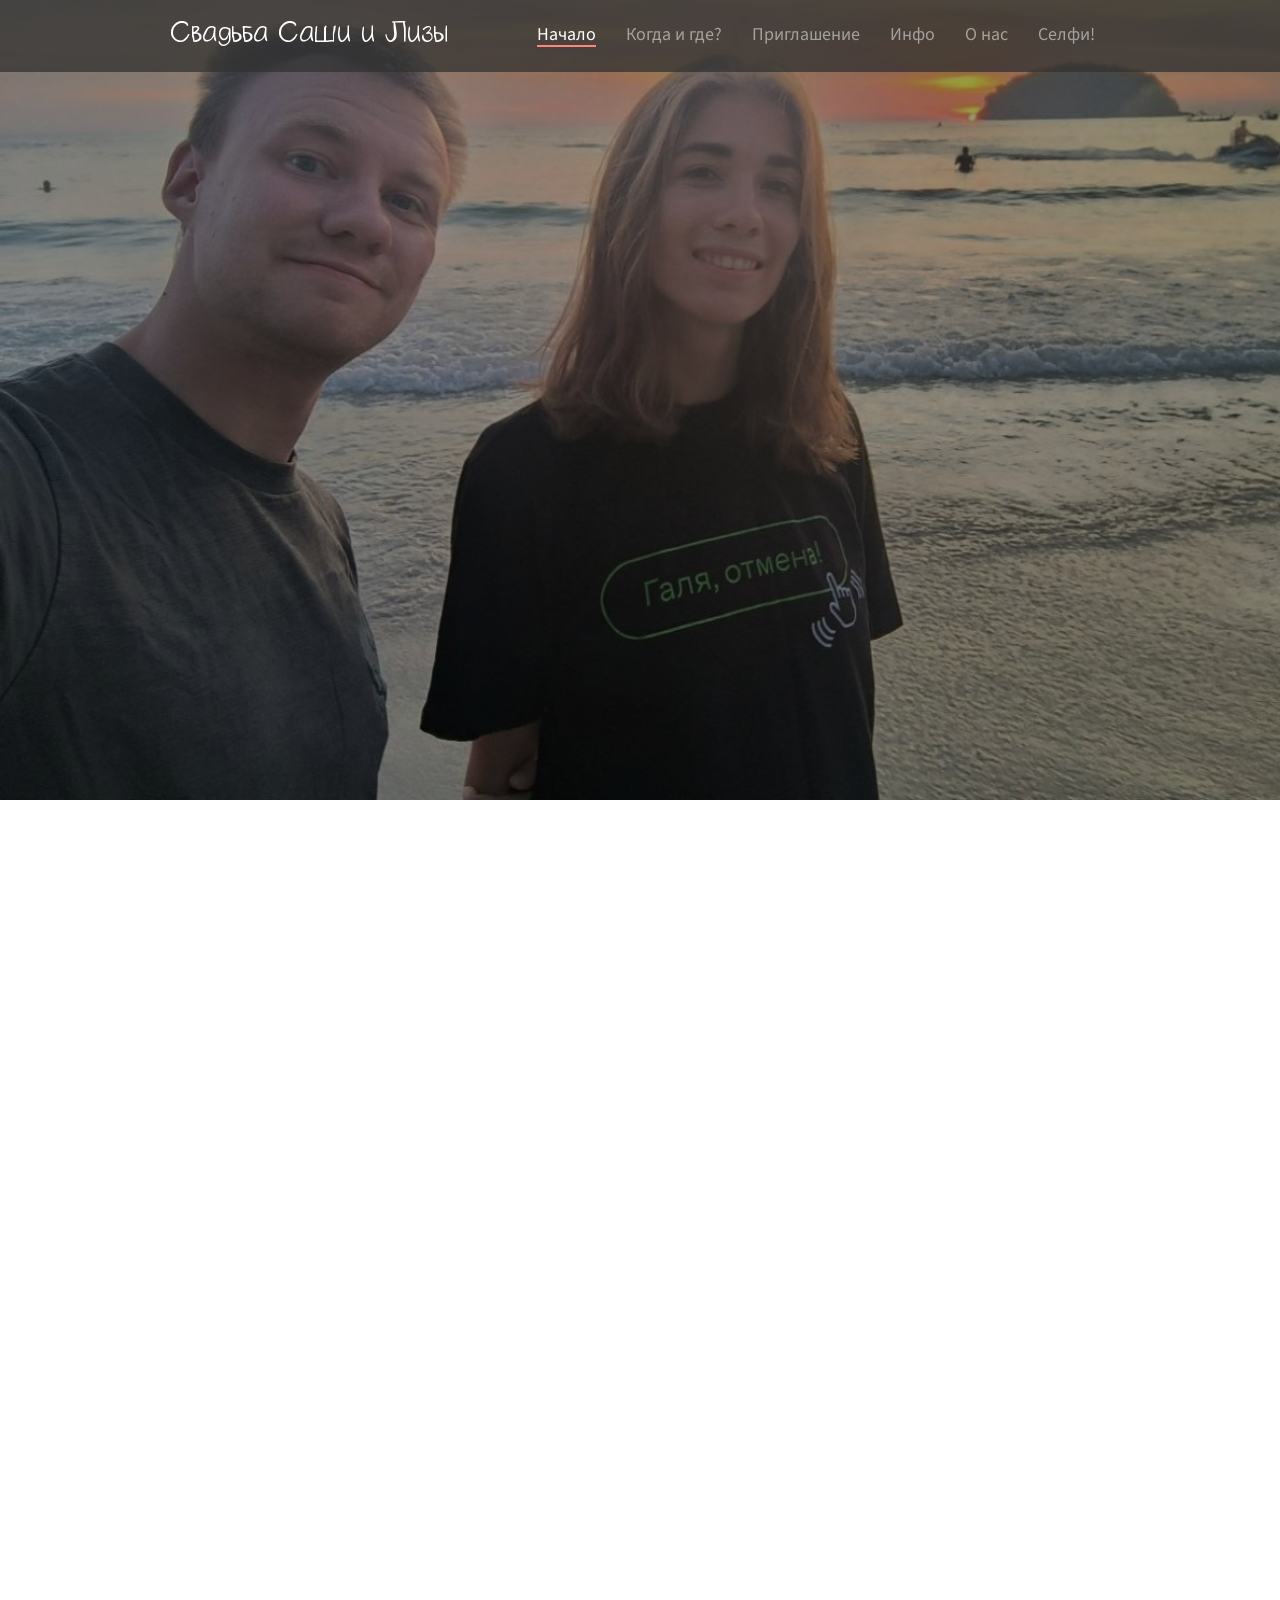
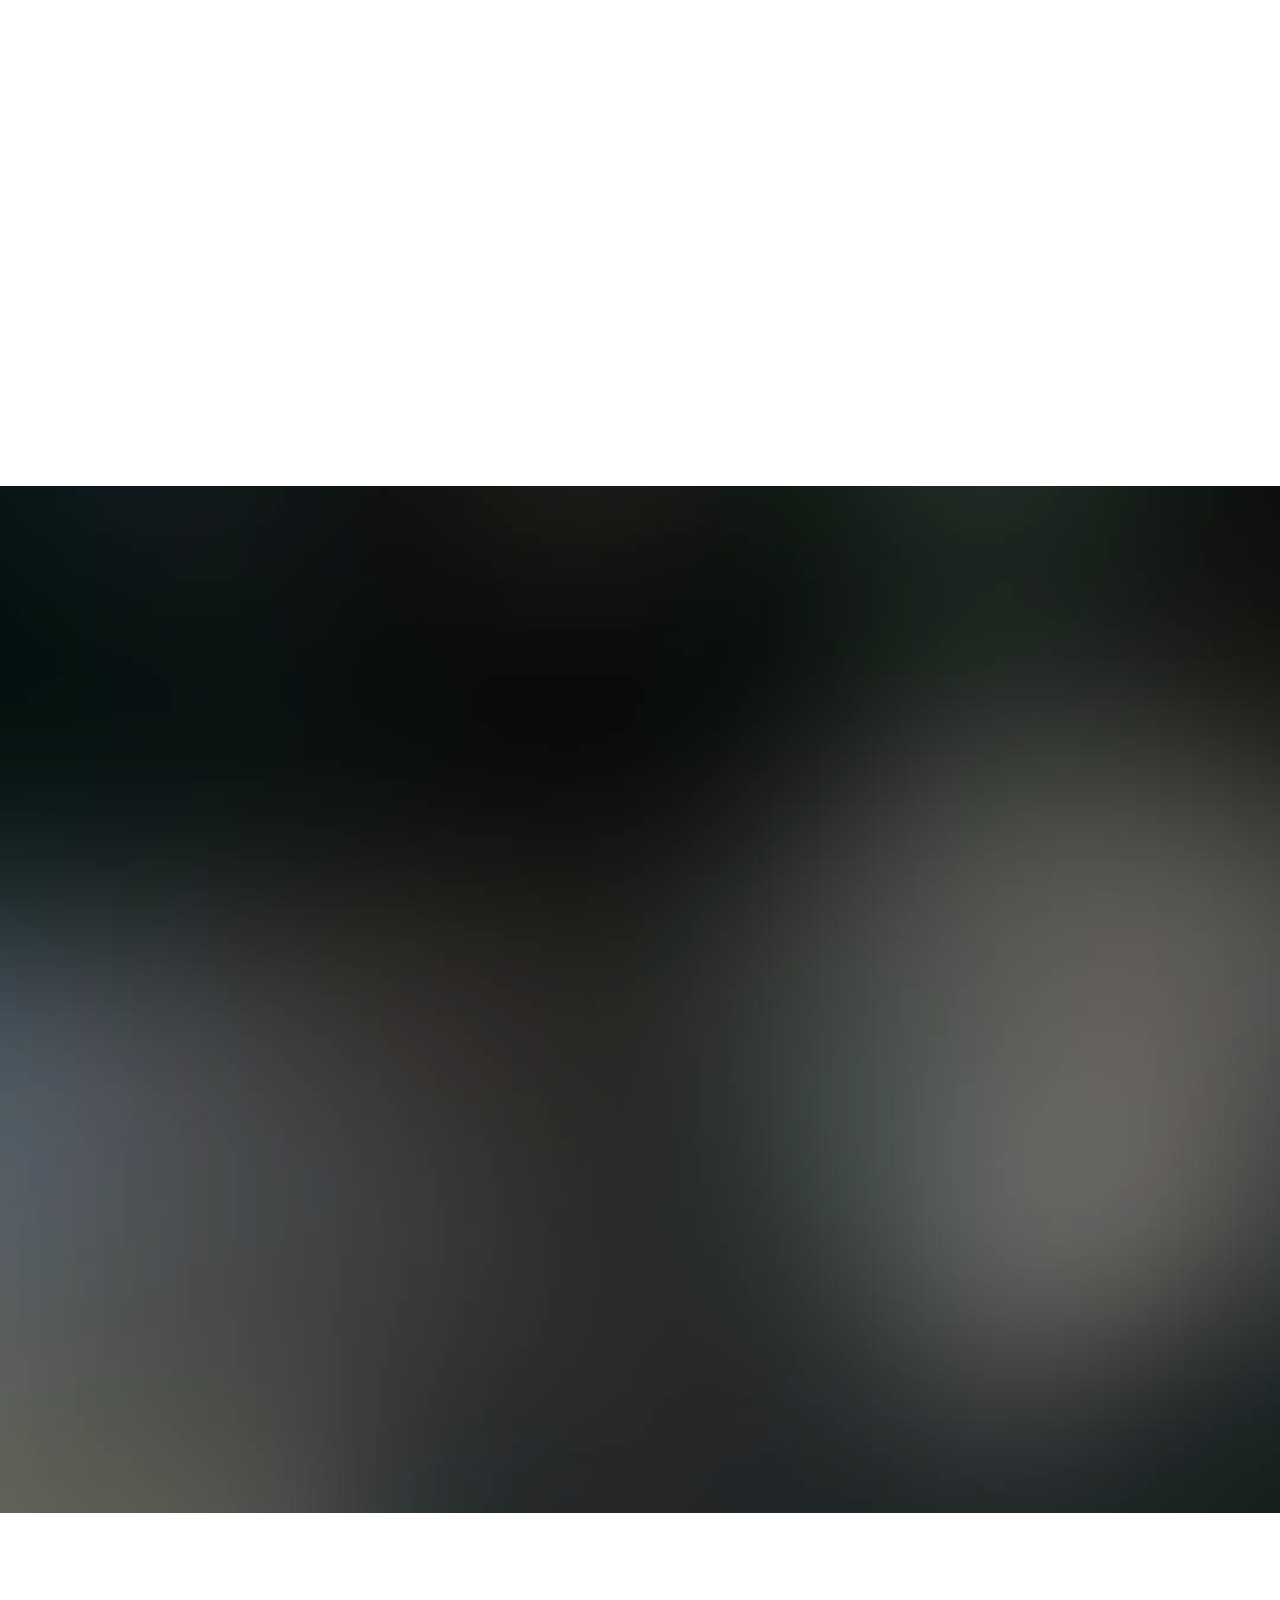
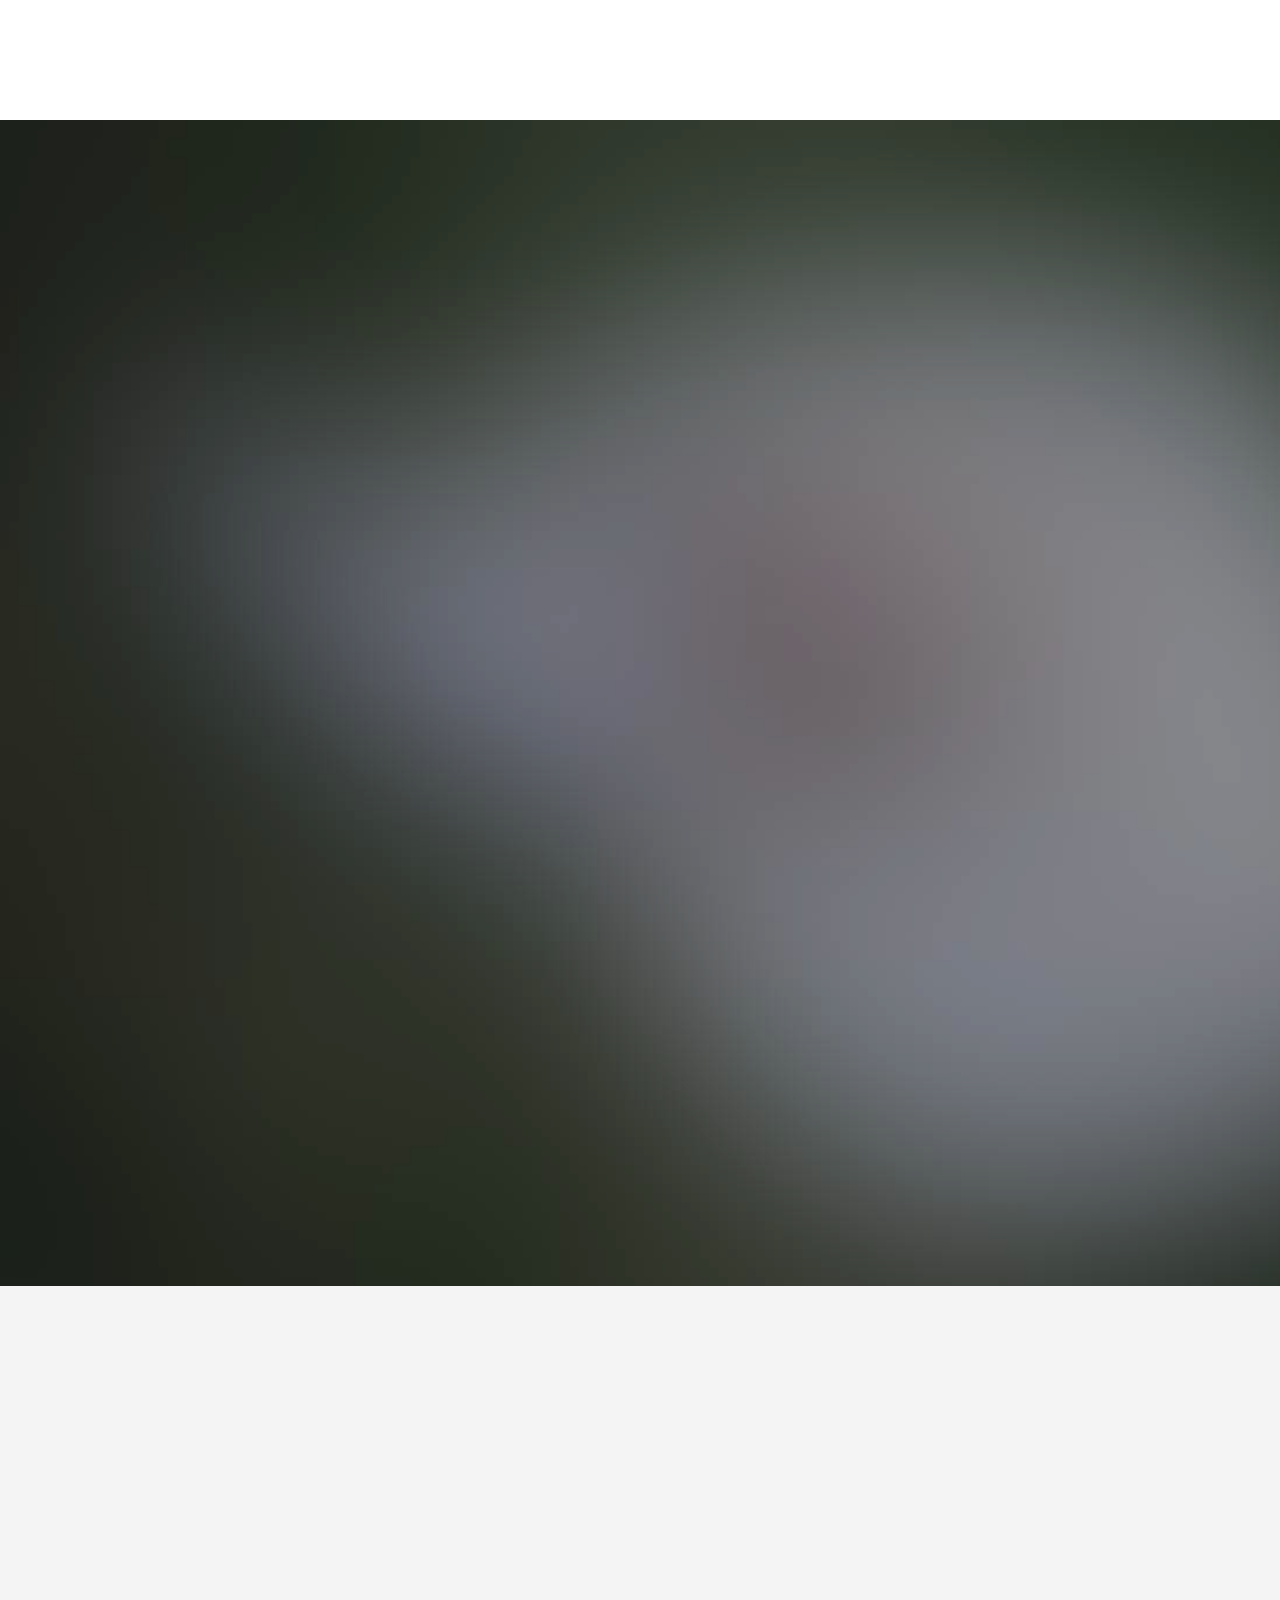
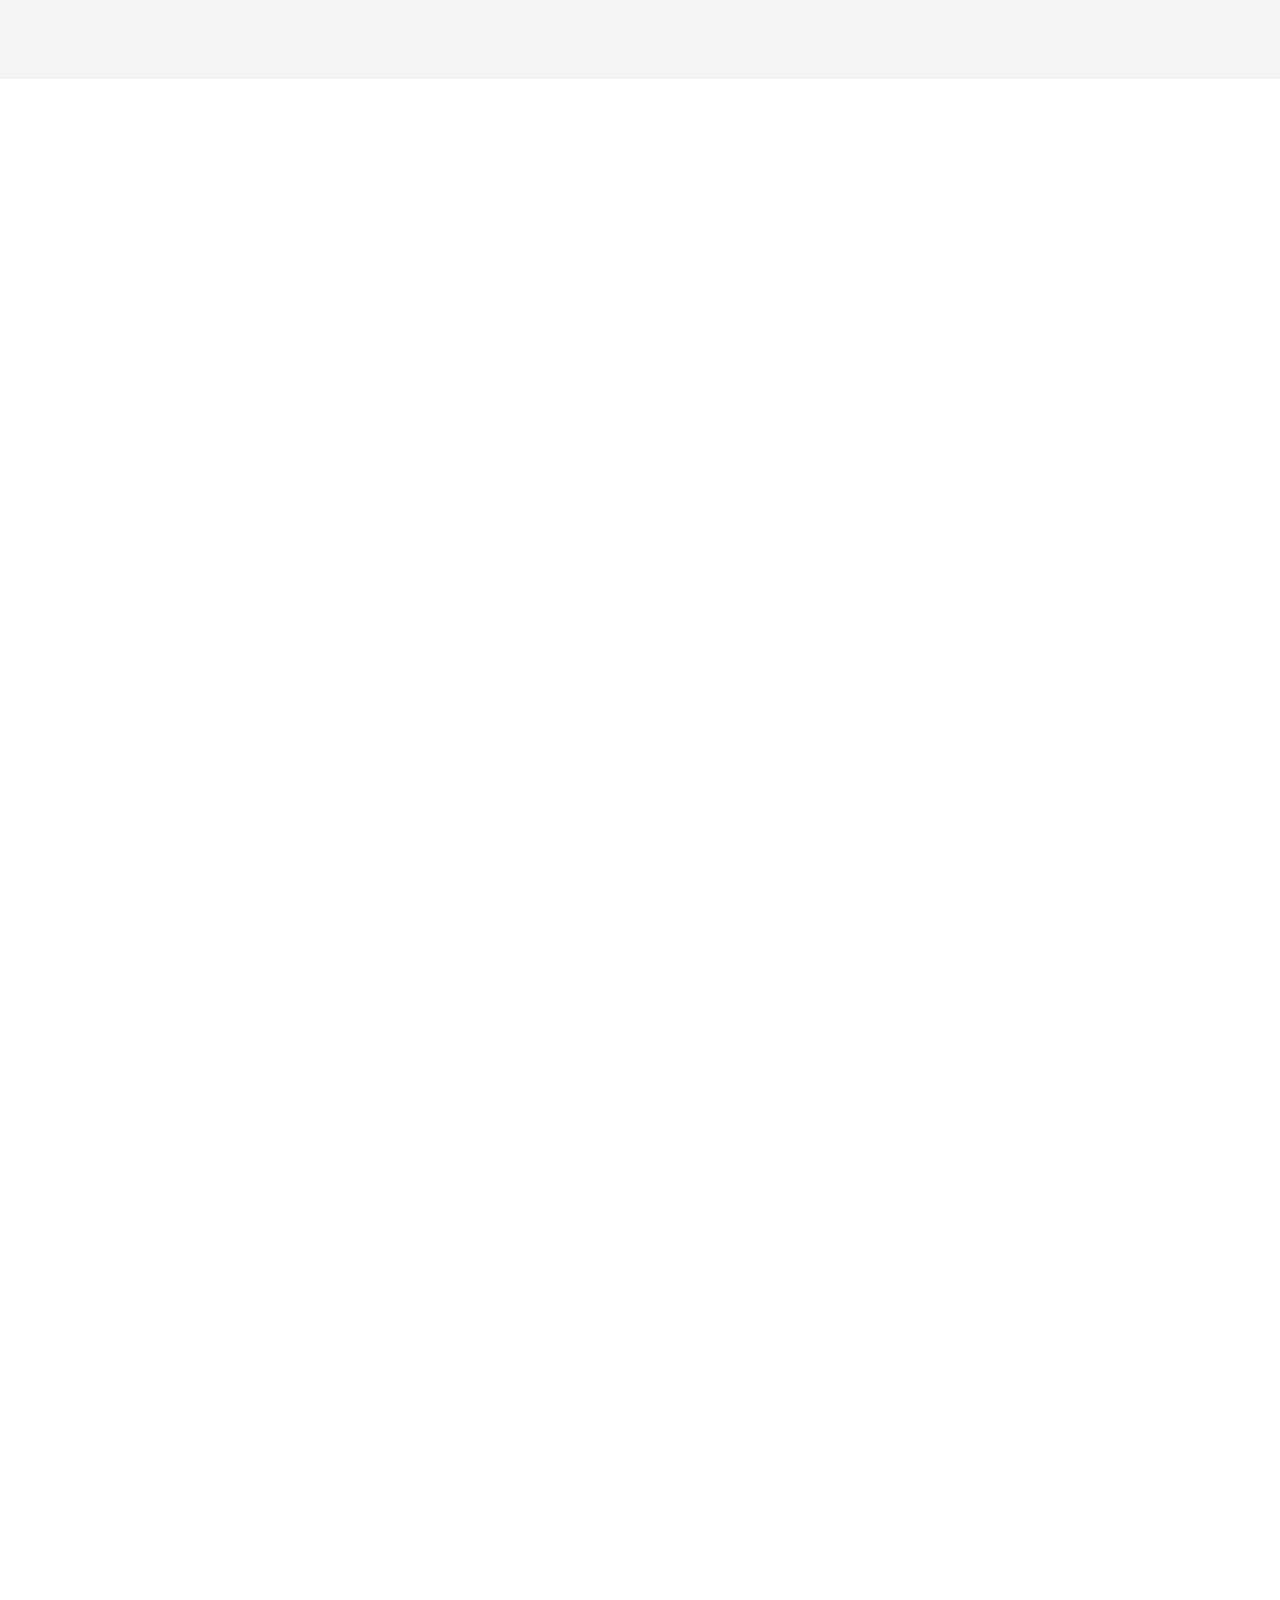
==== commit 0a894648: "update dorogie gosti" ====
--- a/project/index.html
+++ b/project/index.html
@@ -81,9 +81,9 @@
 	            <li class="active"><a href="#" data-nav-section="home"><span>Начало</span></a></li>
 	            <li><a href="#" data-nav-section="when-where"><span>Когда и где?</span></a></li>
 	            <li><a href="#" data-nav-section="rsvp"><span>Приглашение</span></a></li>
+	            <li><a href="#" data-nav-section="blog"><span>Инфо</span></a></li>
 	            <li><a href="#" data-nav-section="groom-bride"><span>О нас</span></a></li>
 	            <li><a href="#" data-nav-section="gallery"><span>Селфи!</span></a></li>
-	            <li><a href="#" data-nav-section="blog"><span>Инфо</span></a></li>
 	          </ul>
 	        </div>
 		    </nav>
@@ -379,8 +379,11 @@
 					<div class="col-md-8 col-md-offset-2">
 						<div class="col-md-12 text-center section-heading svg-sm colored">
 							<img src="images/flaticon/svg/005-two.svg" class="svg" alt="Free HTML5 Bootstrap Template by QBootstrap.com">
-							<h2 id="invitation">Дорогие гости!</h2>
-							<h2>Приглашаем вас на праздник!</h2>
+							<h2>
+								<span id="invitation">Дорогие гости!</span>
+								<br>
+								Приглашаем вас на праздник
+							</h2>
 							<div class="row">
 							<div class="col-md-10 col-md-offset-1 subtext">
 								<p style="color:white; margin-bottom: 0;">А теперь вот вам форма. Пожалуйста, заполните её, чтобы мы понимали, сколько вас таких хороших ждать ❤️<br><br>Если вас двое и больше, заполните форму за каждого отдельно.</p>
@@ -431,7 +434,101 @@
 			</div>
 		</div>
 	</div>
-
+	<div id="qbootstrap-press" style="padding-top: 3em" data-section="blog">
+		<div class="container">
+			<div class="row animate-box">
+				<div class="col-md-8 col-md-offset-2">
+					<div class="col-md-12 text-center section-heading svg-sm colored" style="padding-bottom: 0">
+						<img src="images/flaticon/svg/005-two.svg" class="svg" alt="Free HTML5 Bootstrap Template by QBootstrap.com">
+						<h2>Полезная информация</h2>
+						<div class="row">
+						<div class="col-md-10 col-md-offset-1 subtext">
+							<p>Пожалуйста, прочитайте! Информация правда очень полезная!</p>
+						</div>
+					</div>
+					</div>
+				</div>
+			</div>
+
+			<div class="row d-flex">
+				<div class="col-md-6" style="margin-bottom: 20px;">
+					<div class="qbootstrap-press-item animate-box">
+						<div class="row">
+							<div class="mobile-only col-sm-6">
+								<img class="press-img" src="images/noflowers.png"/>
+							</div>
+							<div class="col-sm-6">
+								<h3 class="h2 qbootstrap-press-title">Не дарите цветы и конфеты!<span class="qbootstrap-border"></span></h3>
+								<p>
+									Нет-нет-нет! Нам не нужно так много цветов! Пусть лучше спокойно себе растут.<br>Лучшим подарком будет ваше присутствие на празднике =)
+								</p>
+								<p><a href="https://www.greenpeace.org/aotearoa/explore/defending-nature/" target="_blank" class="btn btn-primary btn-sm">Да как же так!?</a></p>
+							</div>
+							<div class="desktop-only col-sm-6">
+								<img class="press-img" src="images/noflowers.png"/>
+							</div>
+						</div>
+					</div>
+				</div>
+
+				<div class="col-md-6" style="margin-bottom: 20px;">
+					<div class="qbootstrap-press-item animate-box">
+						<div class="row">
+							<div class="mobile-only col-sm-6">
+								<img class="press-img" src="images/events.png"/>
+							</div>
+							<div class="col-sm-6">
+								<h3 class="h2 qbootstrap-press-title">Орг. Коммитет<span class="qbootstrap-border"></span></h3>
+								<p>На вечеринке мы будем развлекать себя сами, потому что наши друзья круче, чем какие-то тухлые ведущие.<br>Приглашаем вас поучаствовать в организации праздника - придумать активность для гостей. Это будет лучшим подарком для жениха и невесты!</p>
+								<p><a href="https://t.me/+oxdLRPEym5QyNmU6" target="_blank" class="btn btn-primary btn-sm">Ссылка на ТГ</a></p>
+									</div>
+							<div class="desktop-only col-sm-6">
+								<img class="press-img" src="images/events.png"/>
+							</div>
+						</div>
+					</div>
+				</div>
+				
+				<div class="col-md-6" style="margin-bottom: 20px;">
+					<div class="qbootstrap-press-item animate-box">
+						<div class="row">
+							<div class="mobile-only col-sm-6">
+								<img class="press-img" src="images/dresscode.png"/>
+							</div>
+							<div class="col-sm-6">
+								<h3 class="h2 qbootstrap-press-title">Дресс-код<span class="qbootstrap-border"></span></h3>
+								<p>На вечеринке дресс-кода нет. Но если вы собираетесь прийти на церемонию, следует соблюдать <a href="https://www.gov.spb.ru/gov/otrasl/zags/raion/ravila/" target="_blank">дресс-код, установленный ЗАГСом</a>.<br>Формулировки размыты, следует выбирать праздничную одежду, не стоит надевать джинсы. Если есть сомнения, что выбрать, можно нажать на <b>кнопочку</b> и почитать.</p>
+								<p><a href="https://wedwed.ru/article/podgotovka-k-svad-be/dress-kod-na-svadbu-idealnye-fotografii-i-edinyy-stil-meropriyatiya/" target="_blank" class="btn btn-primary btn-sm">Кнопочка</a></p>
+							</div>
+							<div class="desktop-only col-sm-6">
+								<img class="press-img" src="images/dresscode.png"/>
+							</div>
+						</div>
+					</div>
+				</div>
+
+				<div class="col-md-6" style="margin-bottom: 20px;">
+					<div class="qbootstrap-press-item animate-box">
+						<div class="row">
+							<div class="mobile-only col-sm-6">
+								<img class="press-img" src="images/music.png"/>
+							</div>
+							<div class="col-sm-6">
+								<h3 class="h2 qbootstrap-press-title">Музыка на мероприятии<span class="qbootstrap-border"></span></h3>
+								<p>
+									Есть уникальная возможность заказать на мероприятие вашу любимую музыку! Еее! Скидывайте ваши треки в эту ТГ группу
+								</p>
+								<a href="https://t.me/+xMm_GgJs0hg0ZTg6" target="_blank" class="btn btn-primary btn-sm">Ссылка на ТГ</a></p>
+							</div>
+							<div class="desktop-only col-sm-6">
+								<img class="press-img" src="images/music.png"/>
+							</div>
+						</div>
+					</div>
+				</div>
+			</div>
+		</div>
+	</div>
 	<div id="qbootstrap-groom-bride" data-section="groom-bride">
 		<div class="container">
 			<div class="row animate-box">
@@ -549,6 +646,7 @@
 		</div> -->
 	</div>
 
+	
 	<div id="qbootstrap-people" style="padding-top:0;" data-section="groom-bride">
 		<div class="container">
 			<div class="row animate-box">
@@ -995,102 +1093,6 @@
 							<a class="gallery-img image-popup image-popup" href="images/selfies/85.jpg"><img src="images/selfies/85.jpg" class="img-responsive"></a> 
 					</div> 			
 				</div>	
-			</div>
-		</div>
-	</div>
-
-	<div id="qbootstrap-press" style="padding-top: 3em" data-section="blog">
-		<div class="container">
-			<div class="row animate-box">
-				<div class="col-md-8 col-md-offset-2">
-					<div class="col-md-12 text-center section-heading svg-sm colored" style="padding-bottom: 0">
-						<img src="images/flaticon/svg/005-two.svg" class="svg" alt="Free HTML5 Bootstrap Template by QBootstrap.com">
-						<h2>Полезная информация</h2>
-						<div class="row">
-						<div class="col-md-10 col-md-offset-1 subtext">
-							<p>Пожалуйста, прочитайте! Информация правда очень полезная!</p>
-						</div>
-					</div>
-					</div>
-				</div>
-			</div>
-
-			<div class="row d-flex">
-				<div class="col-md-6" style="margin-bottom: 20px;">
-					<div class="qbootstrap-press-item animate-box">
-						<div class="row">
-							<div class="mobile-only col-sm-6">
-								<img class="press-img" src="images/noflowers.png"/>
-							</div>
-							<div class="col-sm-6">
-								<h3 class="h2 qbootstrap-press-title">Не дарите цветы и конфеты!<span class="qbootstrap-border"></span></h3>
-								<p>
-									Нет-нет-нет! Нам не нужно так много цветов! Пусть лучше спокойно себе растут.<br>Лучшим подарком будет ваше присутствие на празднике =)
-								</p>
-								<p><a href="https://www.greenpeace.org/aotearoa/explore/defending-nature/" target="_blank" class="btn btn-primary btn-sm">Да как же так!?</a></p>
-							</div>
-							<div class="desktop-only col-sm-6">
-								<img class="press-img" src="images/noflowers.png"/>
-							</div>
-						</div>
-					</div>
-				</div>
-
-				<div class="col-md-6" style="margin-bottom: 20px;">
-					<div class="qbootstrap-press-item animate-box">
-						<div class="row">
-							<div class="mobile-only col-sm-6">
-								<img class="press-img" src="images/events.png"/>
-							</div>
-							<div class="col-sm-6">
-								<h3 class="h2 qbootstrap-press-title">Орг. Коммитет<span class="qbootstrap-border"></span></h3>
-								<p>На вечеринке мы будем развлекать себя сами, потому что наши друзья круче, чем какие-то тухлые ведущие.<br>Приглашаем вас поучаствовать в организации праздника - придумать активность для гостей. Это будет лучшим подарком для жениха и невесты!</p>
-								<p><a href="https://t.me/+oxdLRPEym5QyNmU6" target="_blank" class="btn btn-primary btn-sm">Ссылка на ТГ</a></p>
-									</div>
-							<div class="desktop-only col-sm-6">
-								<img class="press-img" src="images/events.png"/>
-							</div>
-						</div>
-					</div>
-				</div>
-				
-				<div class="col-md-6" style="margin-bottom: 20px;">
-					<div class="qbootstrap-press-item animate-box">
-						<div class="row">
-							<div class="mobile-only col-sm-6">
-								<img class="press-img" src="images/dresscode.png"/>
-							</div>
-							<div class="col-sm-6">
-								<h3 class="h2 qbootstrap-press-title">Дресс-код<span class="qbootstrap-border"></span></h3>
-								<p>На вечеринке дресс-кода нет. Но если вы собираетесь прийти на церемонию, следует соблюдать <a href="https://www.gov.spb.ru/gov/otrasl/zags/raion/ravila/" target="_blank">дресс-код, установленный ЗАГСом</a>.<br>Формулировки размыты, следует выбирать праздничную одежду, не стоит надевать джинсы. Если есть сомнения, что выбрать, можно нажать на <b>кнопочку</b> и почитать.</p>
-								<p><a href="https://wedwed.ru/article/podgotovka-k-svad-be/dress-kod-na-svadbu-idealnye-fotografii-i-edinyy-stil-meropriyatiya/" target="_blank" class="btn btn-primary btn-sm">Кнопочка</a></p>
-							</div>
-							<div class="desktop-only col-sm-6">
-								<img class="press-img" src="images/dresscode.png"/>
-							</div>
-						</div>
-					</div>
-				</div>
-
-				<div class="col-md-6" style="margin-bottom: 20px;">
-					<div class="qbootstrap-press-item animate-box">
-						<div class="row">
-							<div class="mobile-only col-sm-6">
-								<img class="press-img" src="images/music.png"/>
-							</div>
-							<div class="col-sm-6">
-								<h3 class="h2 qbootstrap-press-title">Музыка на мероприятии<span class="qbootstrap-border"></span></h3>
-								<p>
-									Есть уникальная возможность заказать на мероприятие вашу любимую музыку! Еее! Скидывайте ваши треки в эту ТГ группу
-								</p>
-								<a href="https://t.me/+xMm_GgJs0hg0ZTg6" target="_blank" class="btn btn-primary btn-sm">Ссылка на ТГ</a></p>
-							</div>
-							<div class="desktop-only col-sm-6">
-								<img class="press-img" src="images/music.png"/>
-							</div>
-						</div>
-					</div>
-				</div>
 			</div>
 		</div>
 	</div>
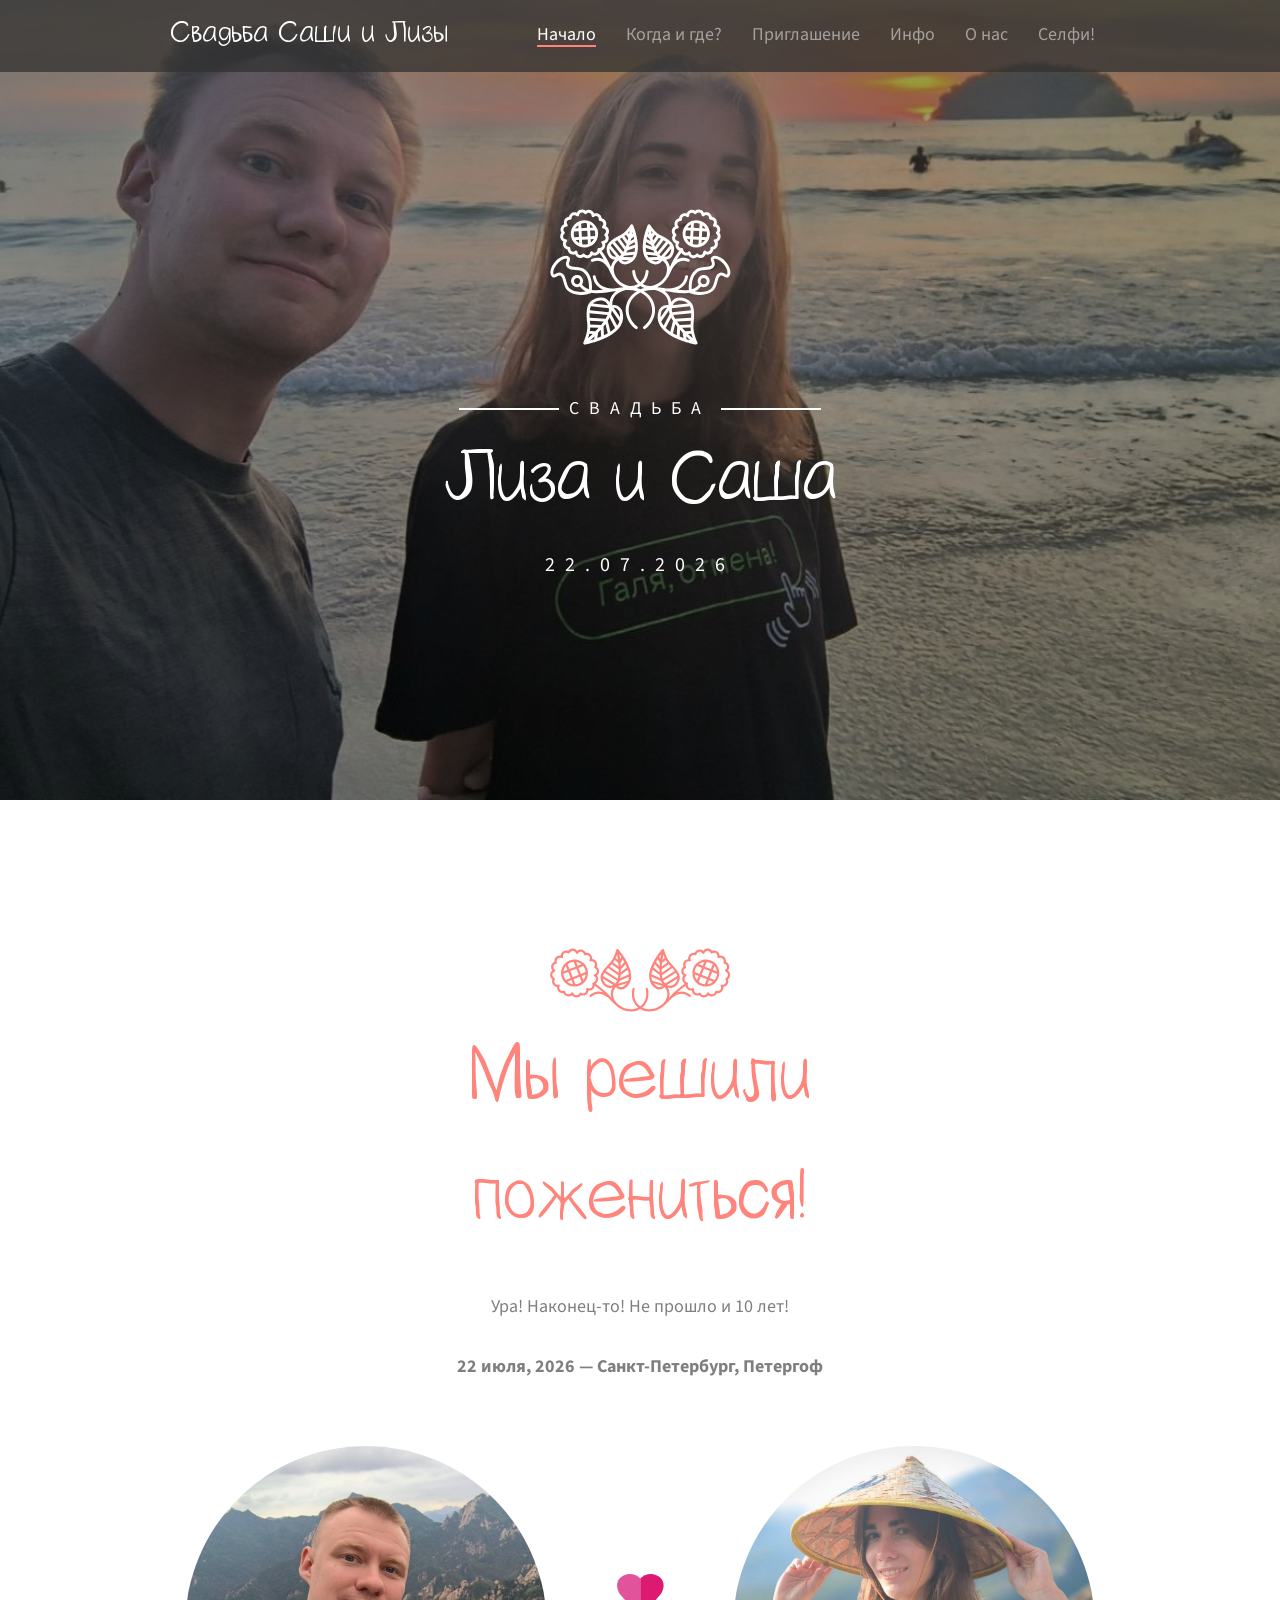
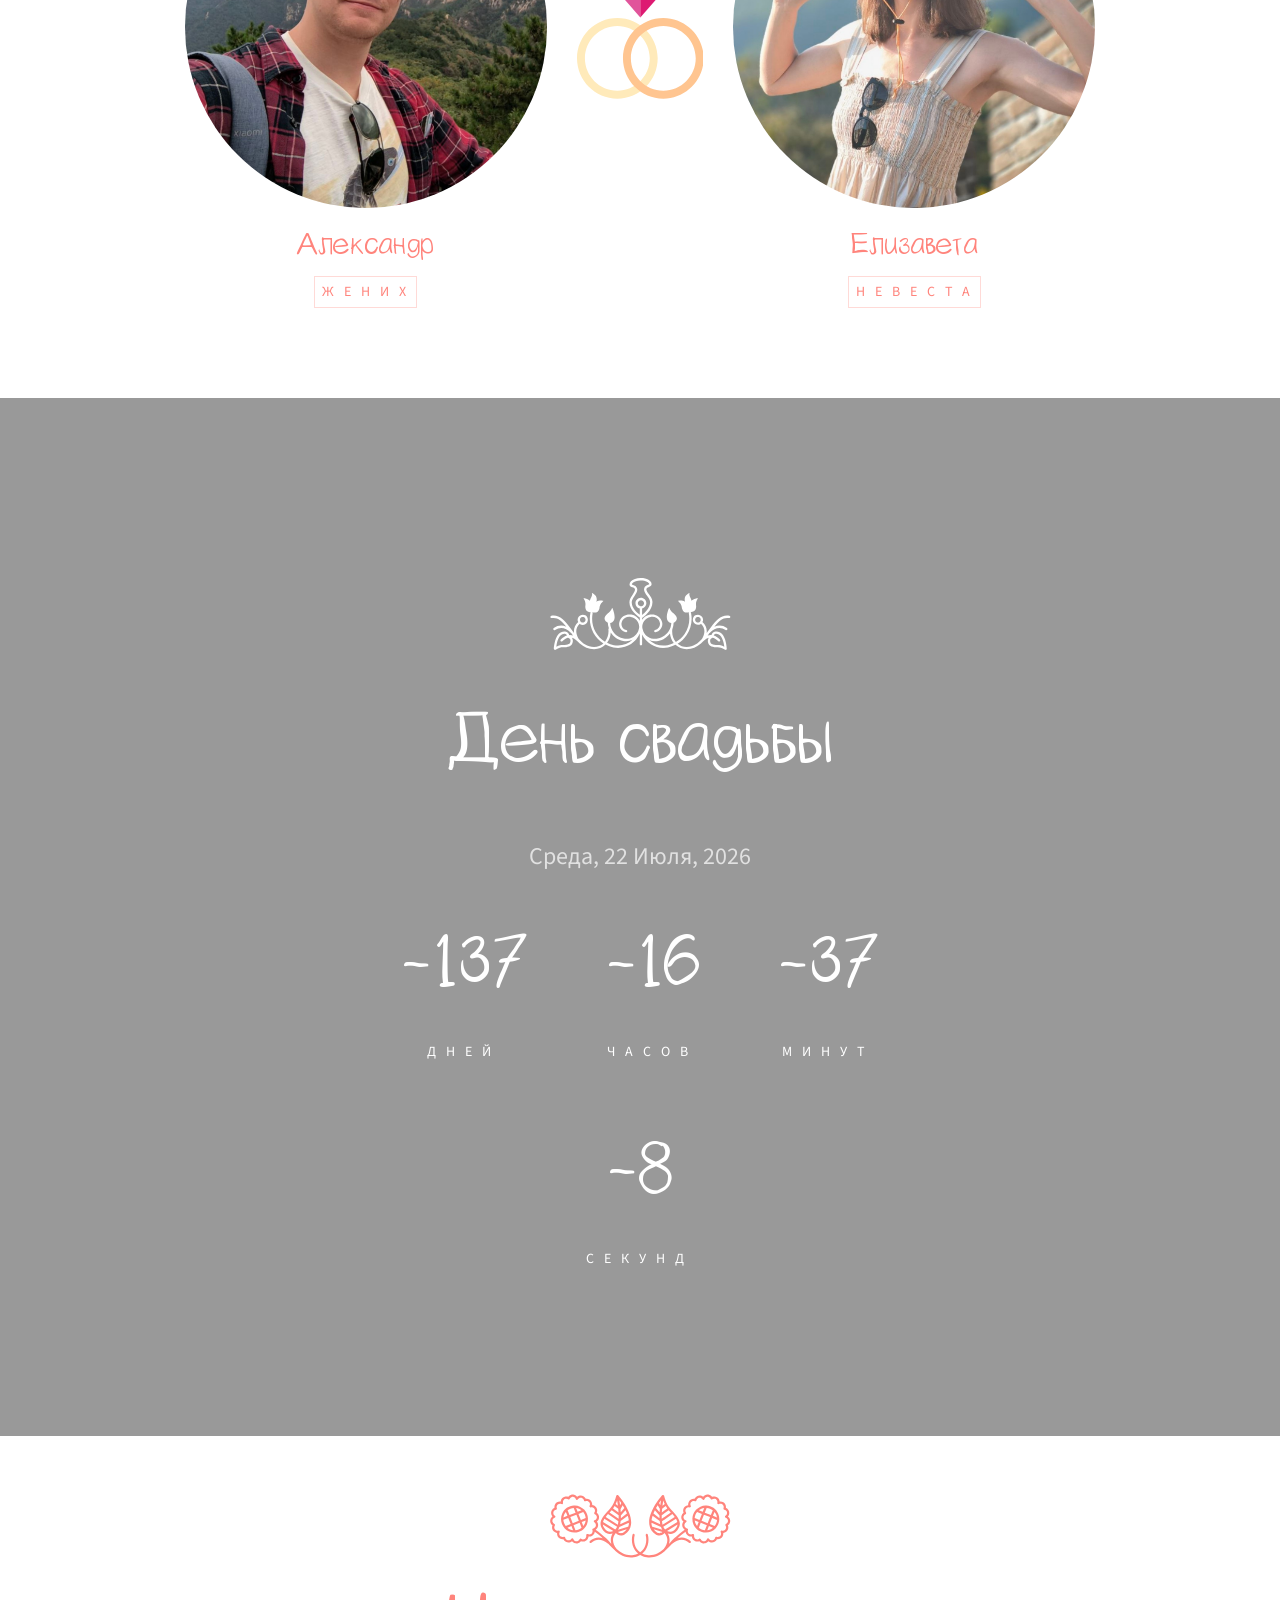
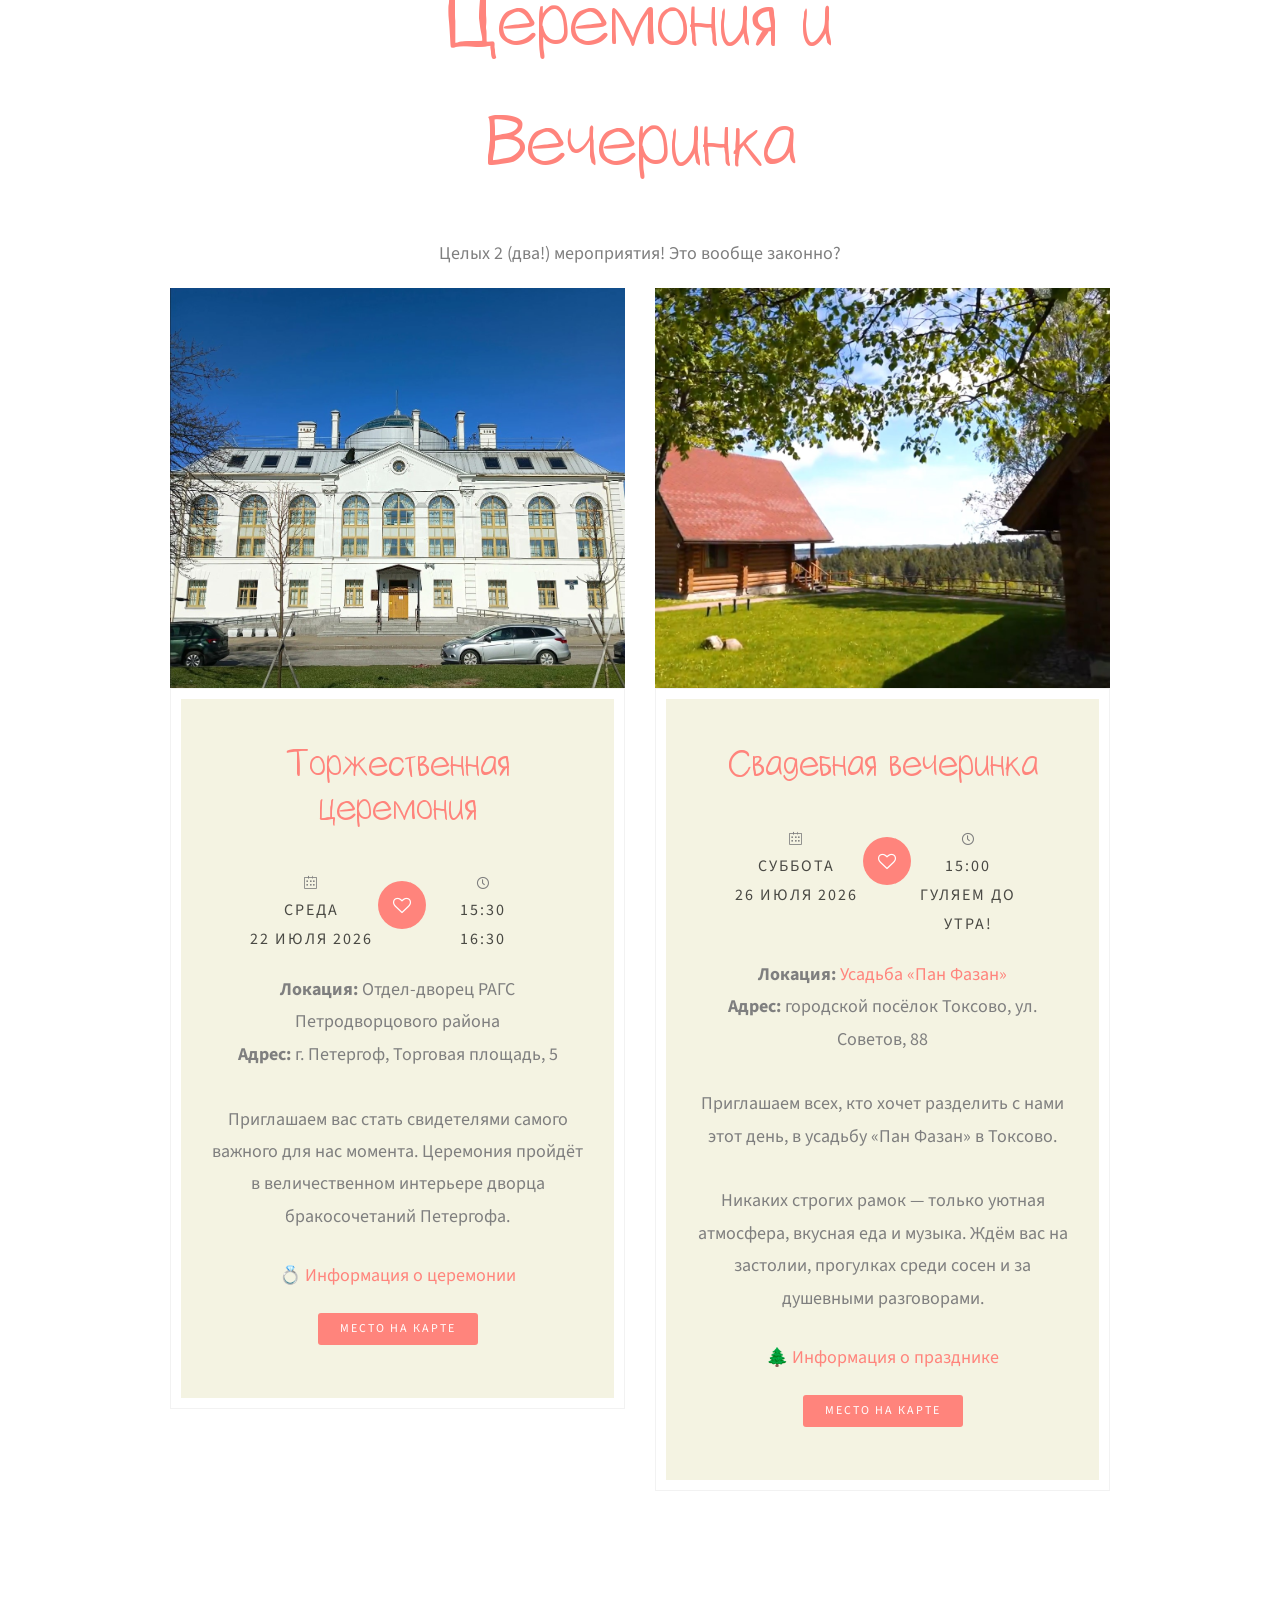
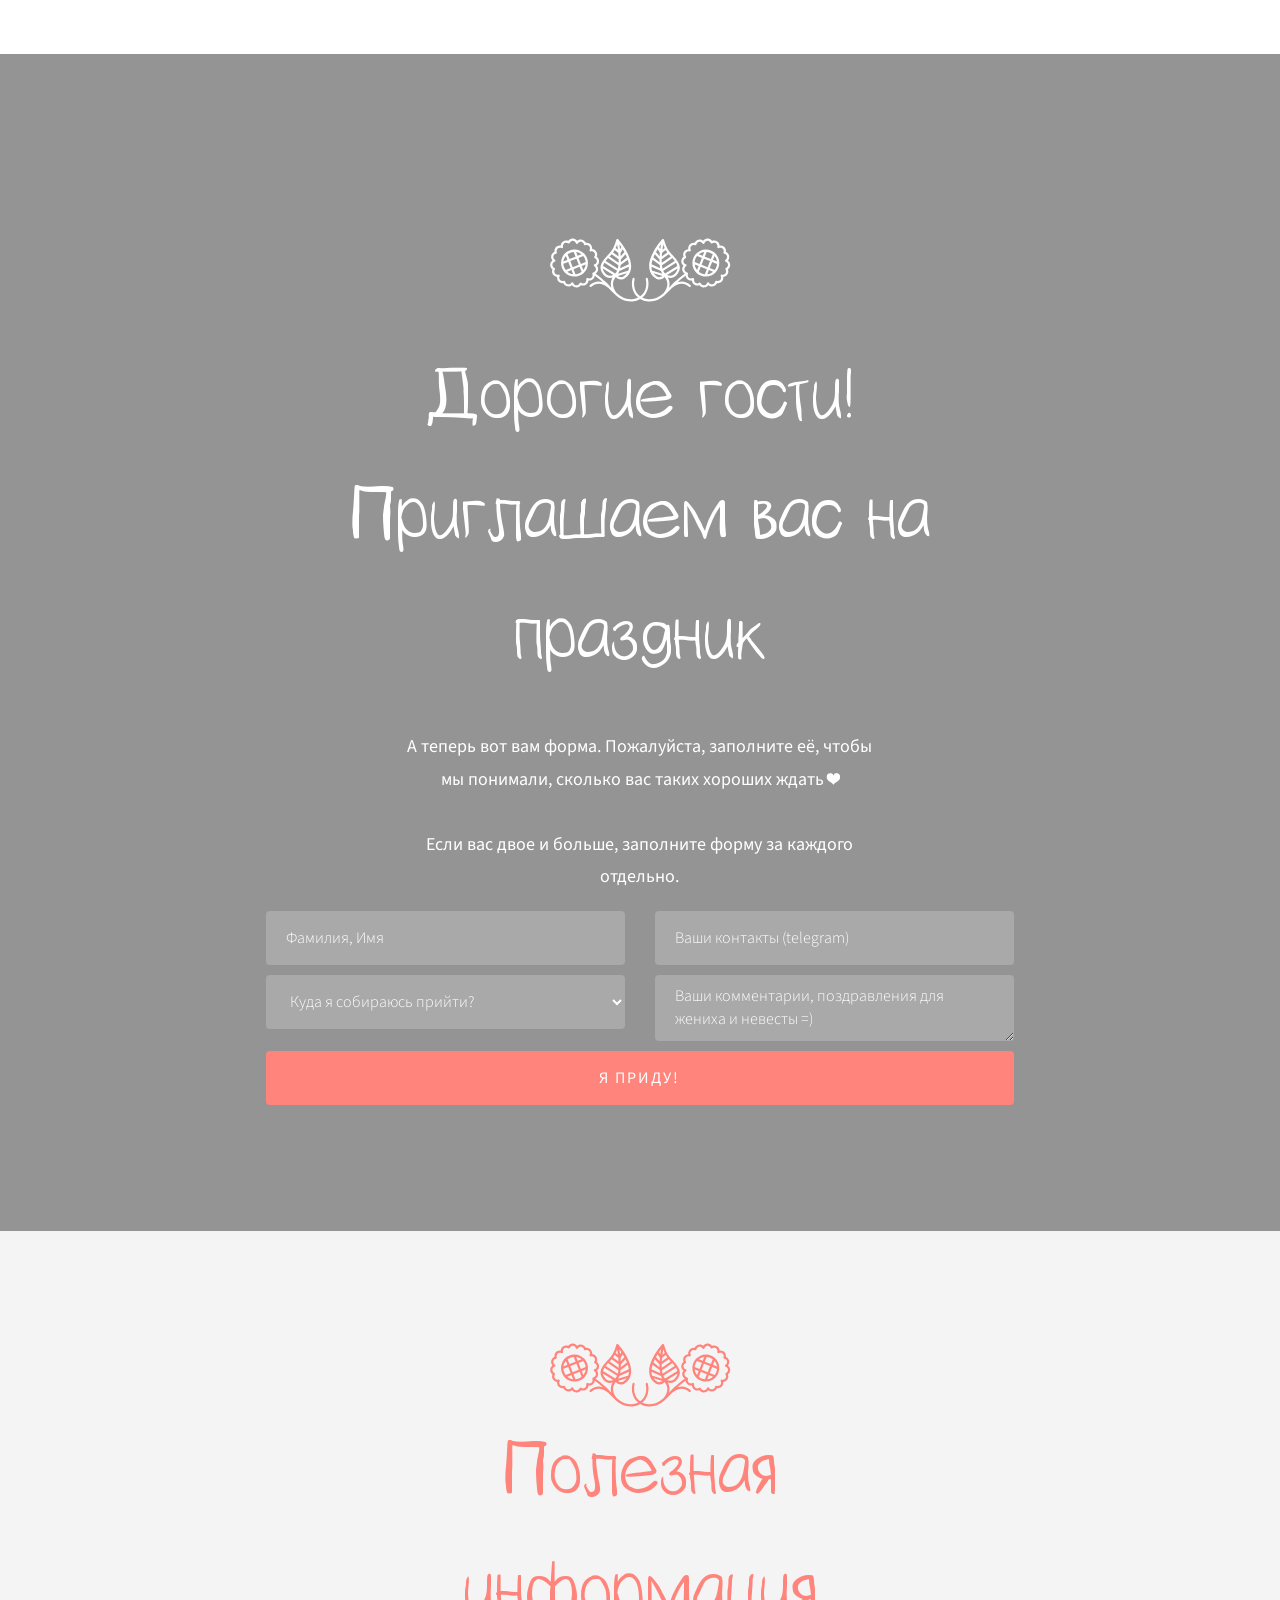
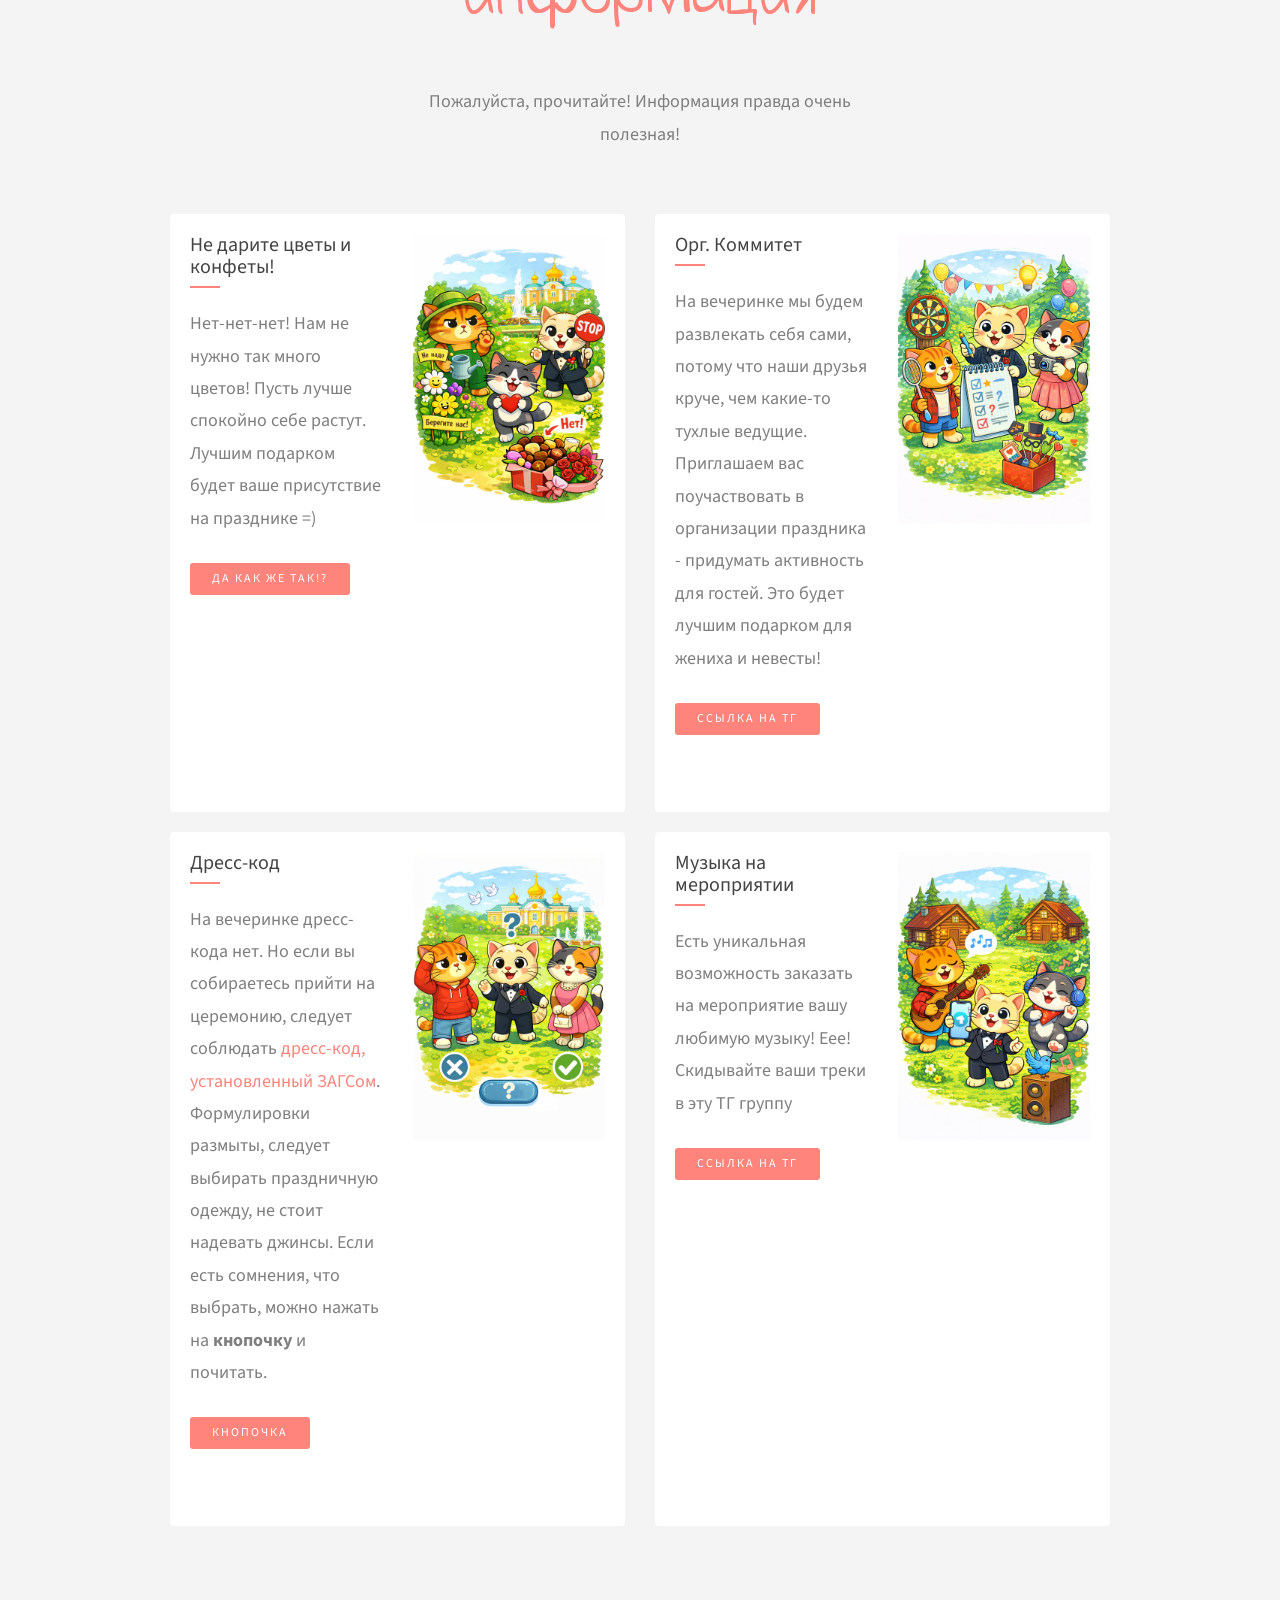
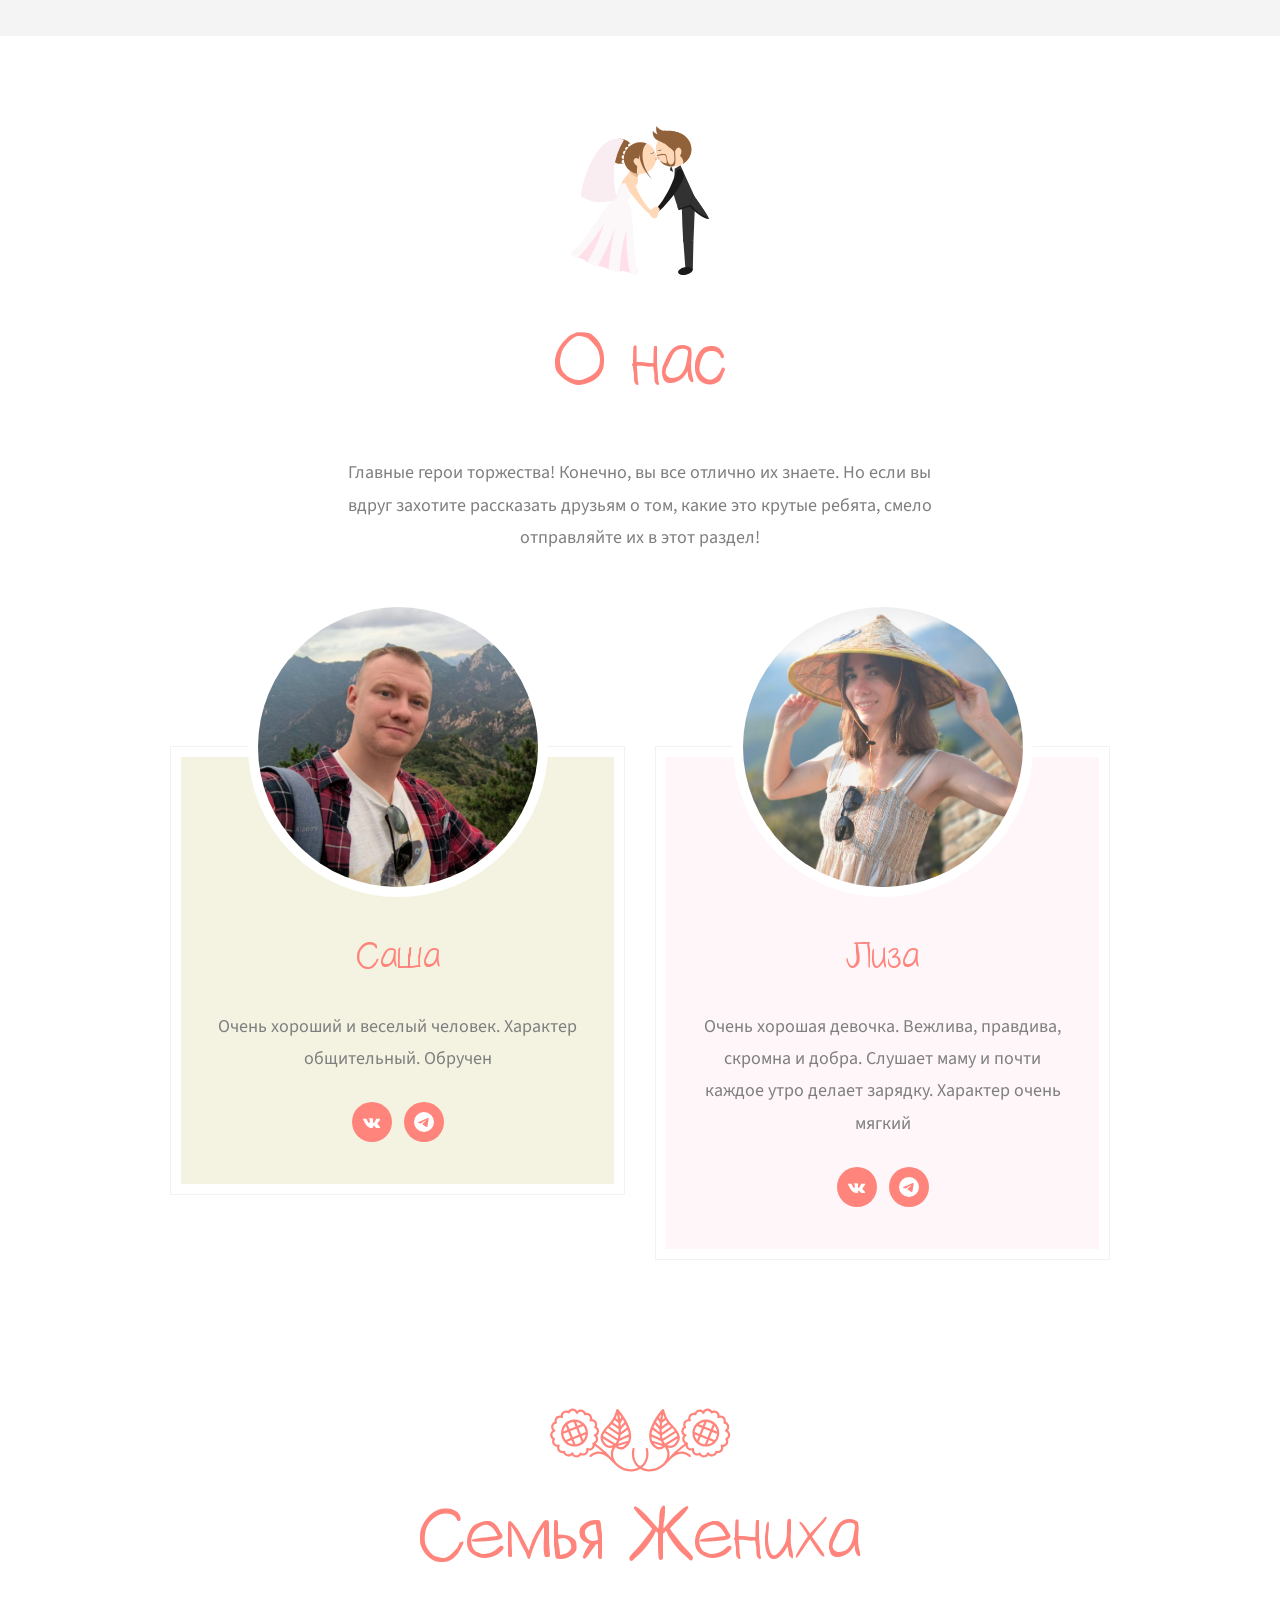
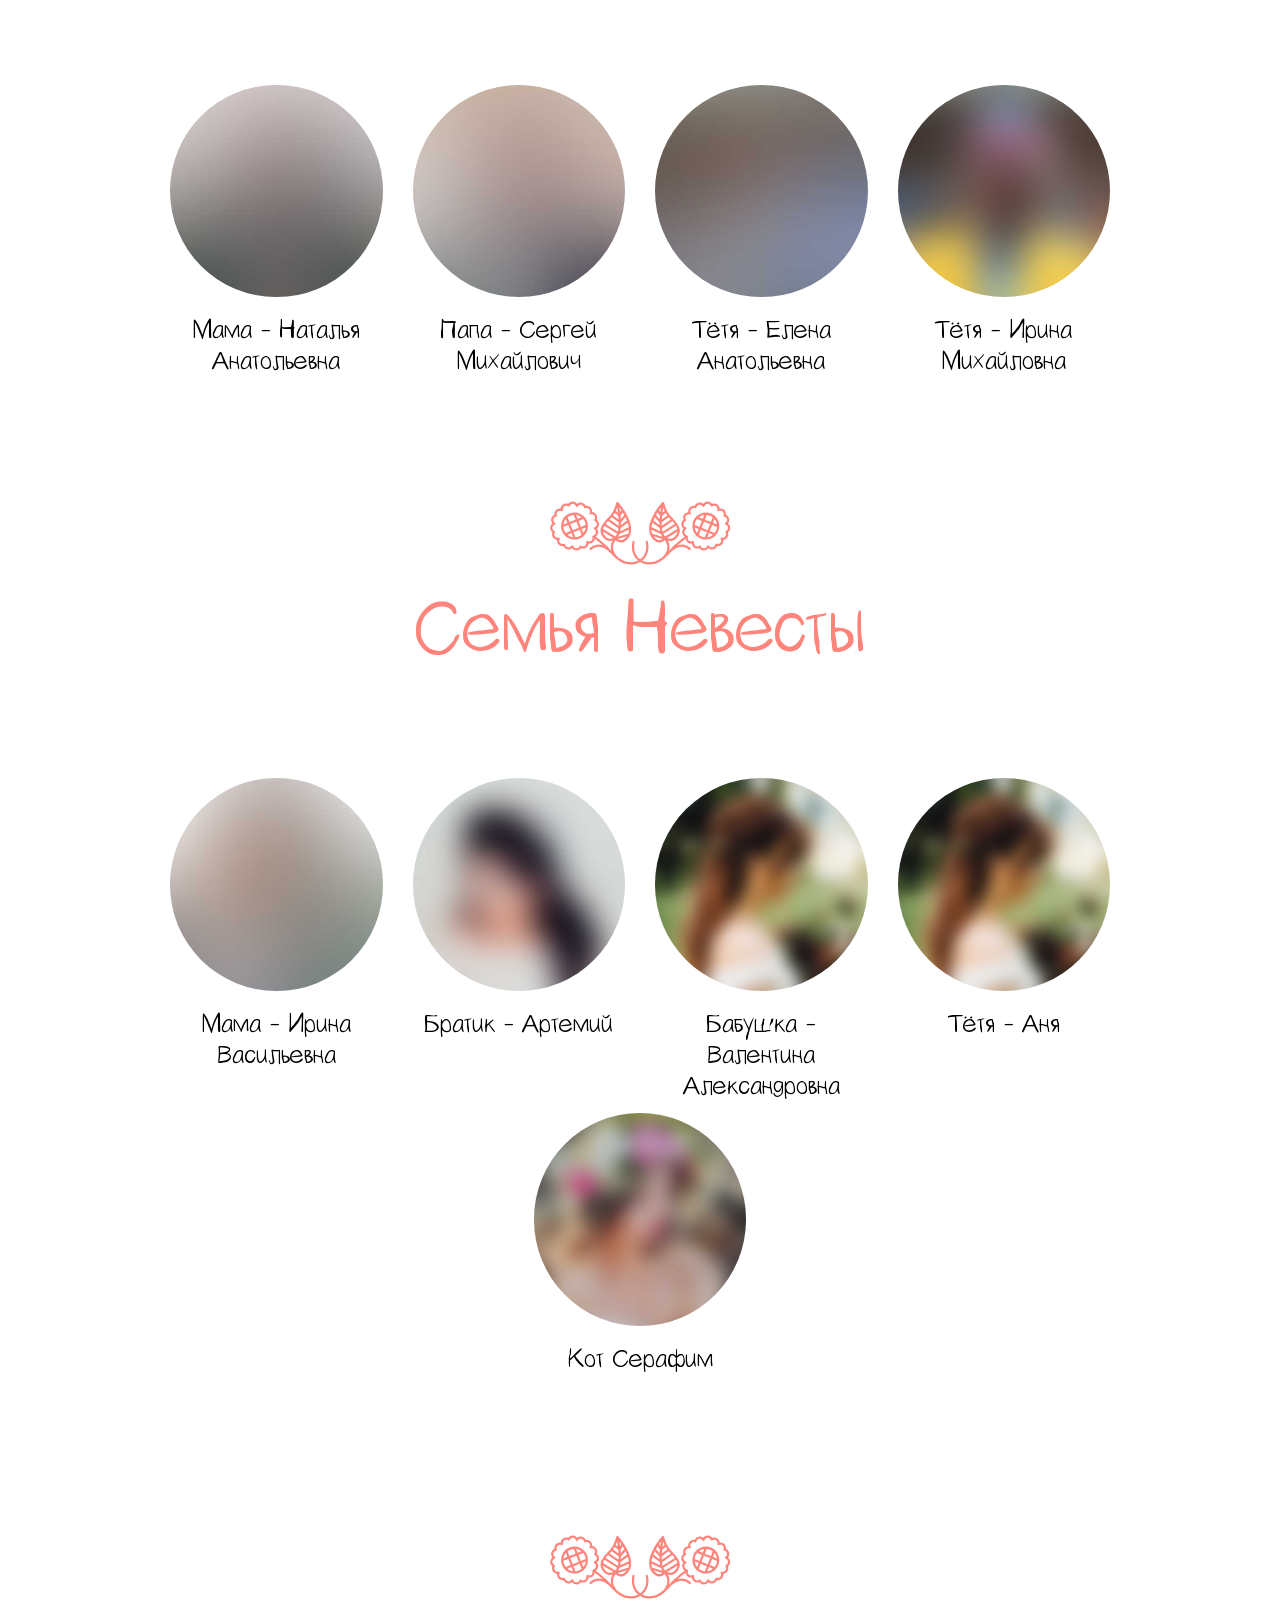
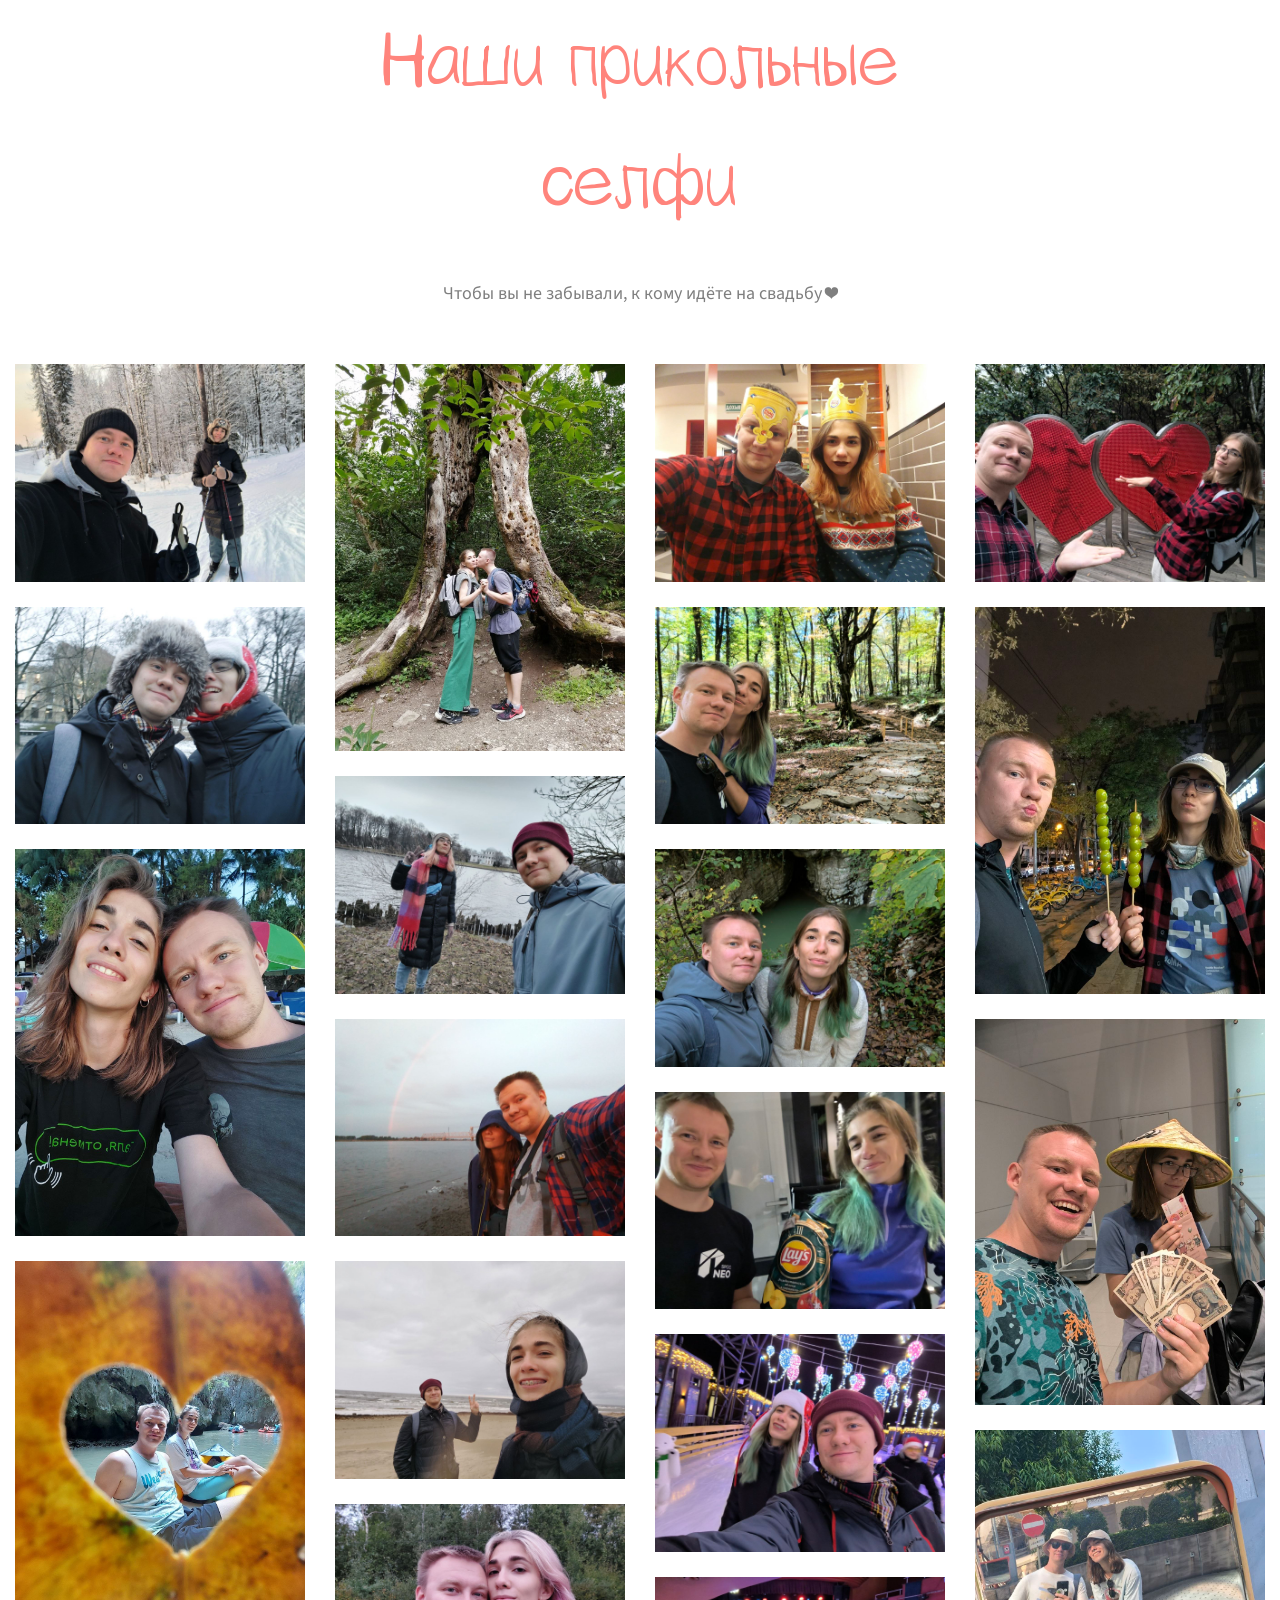
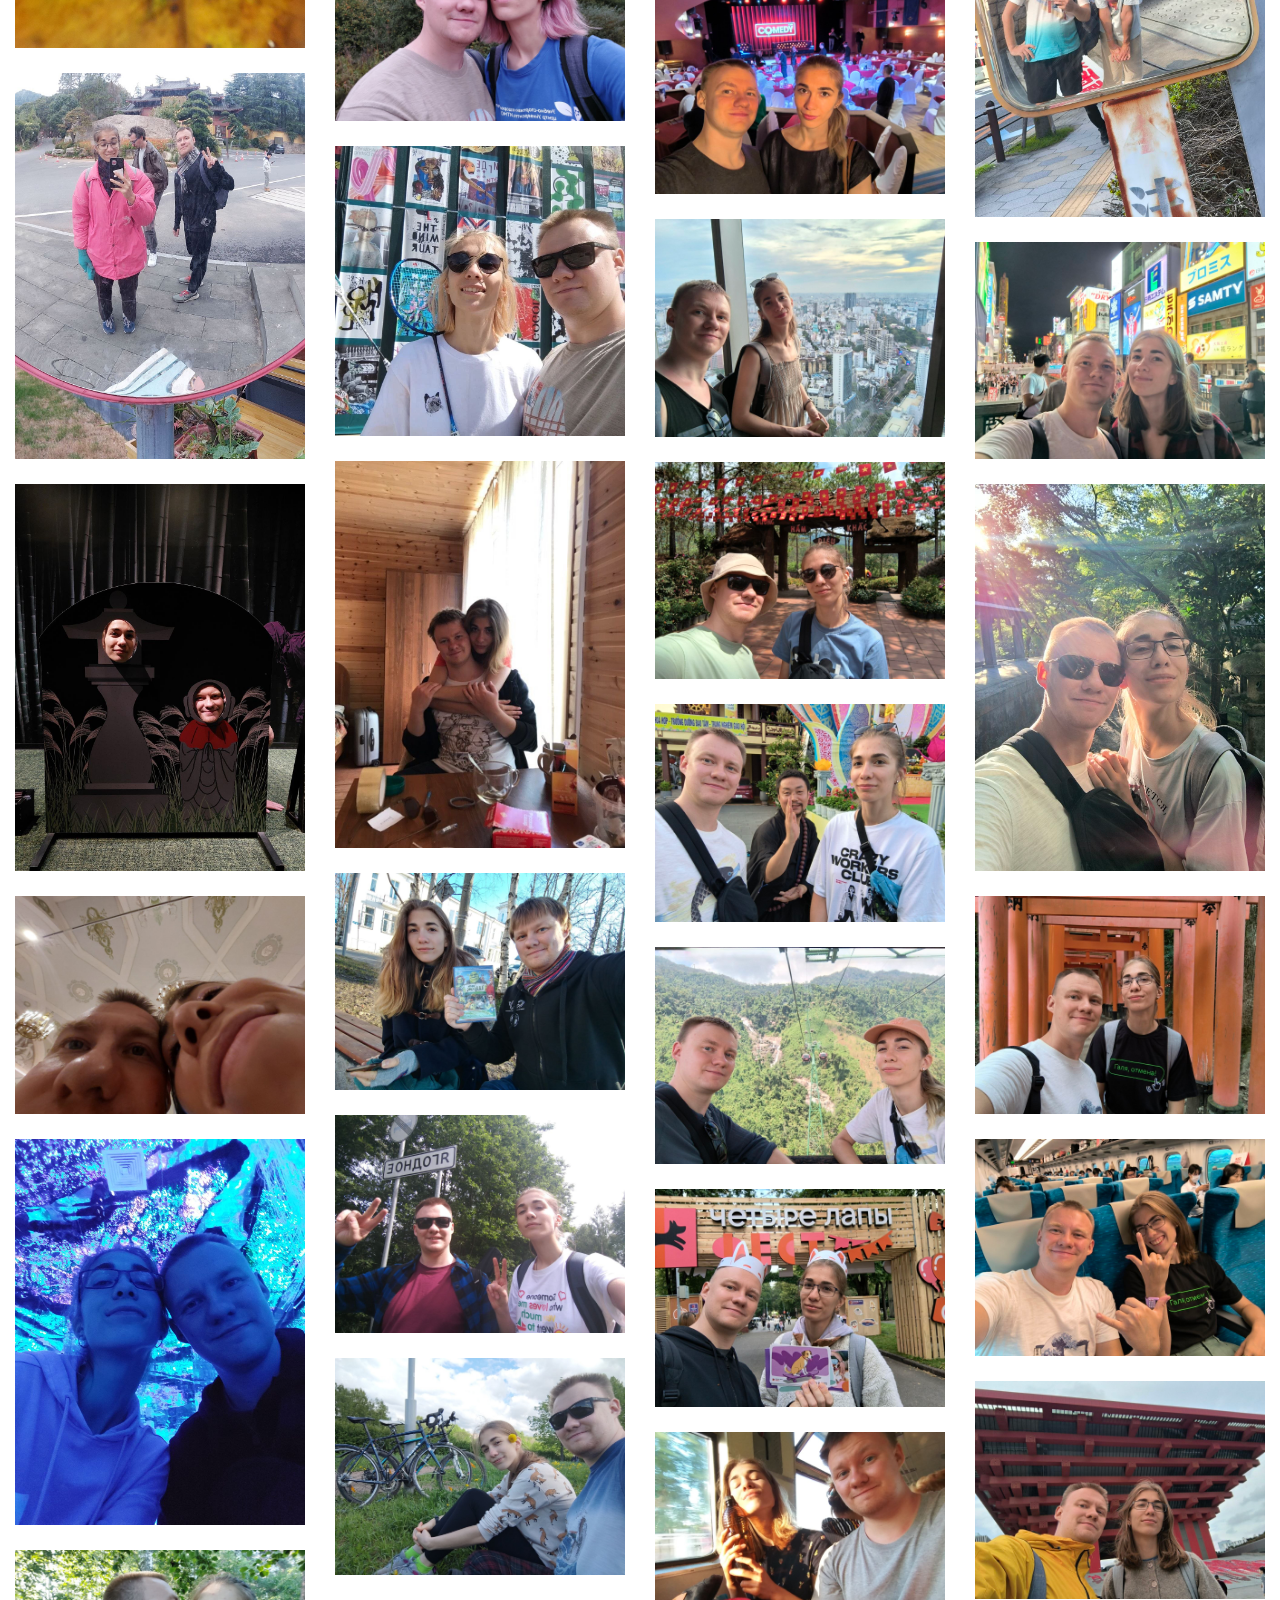
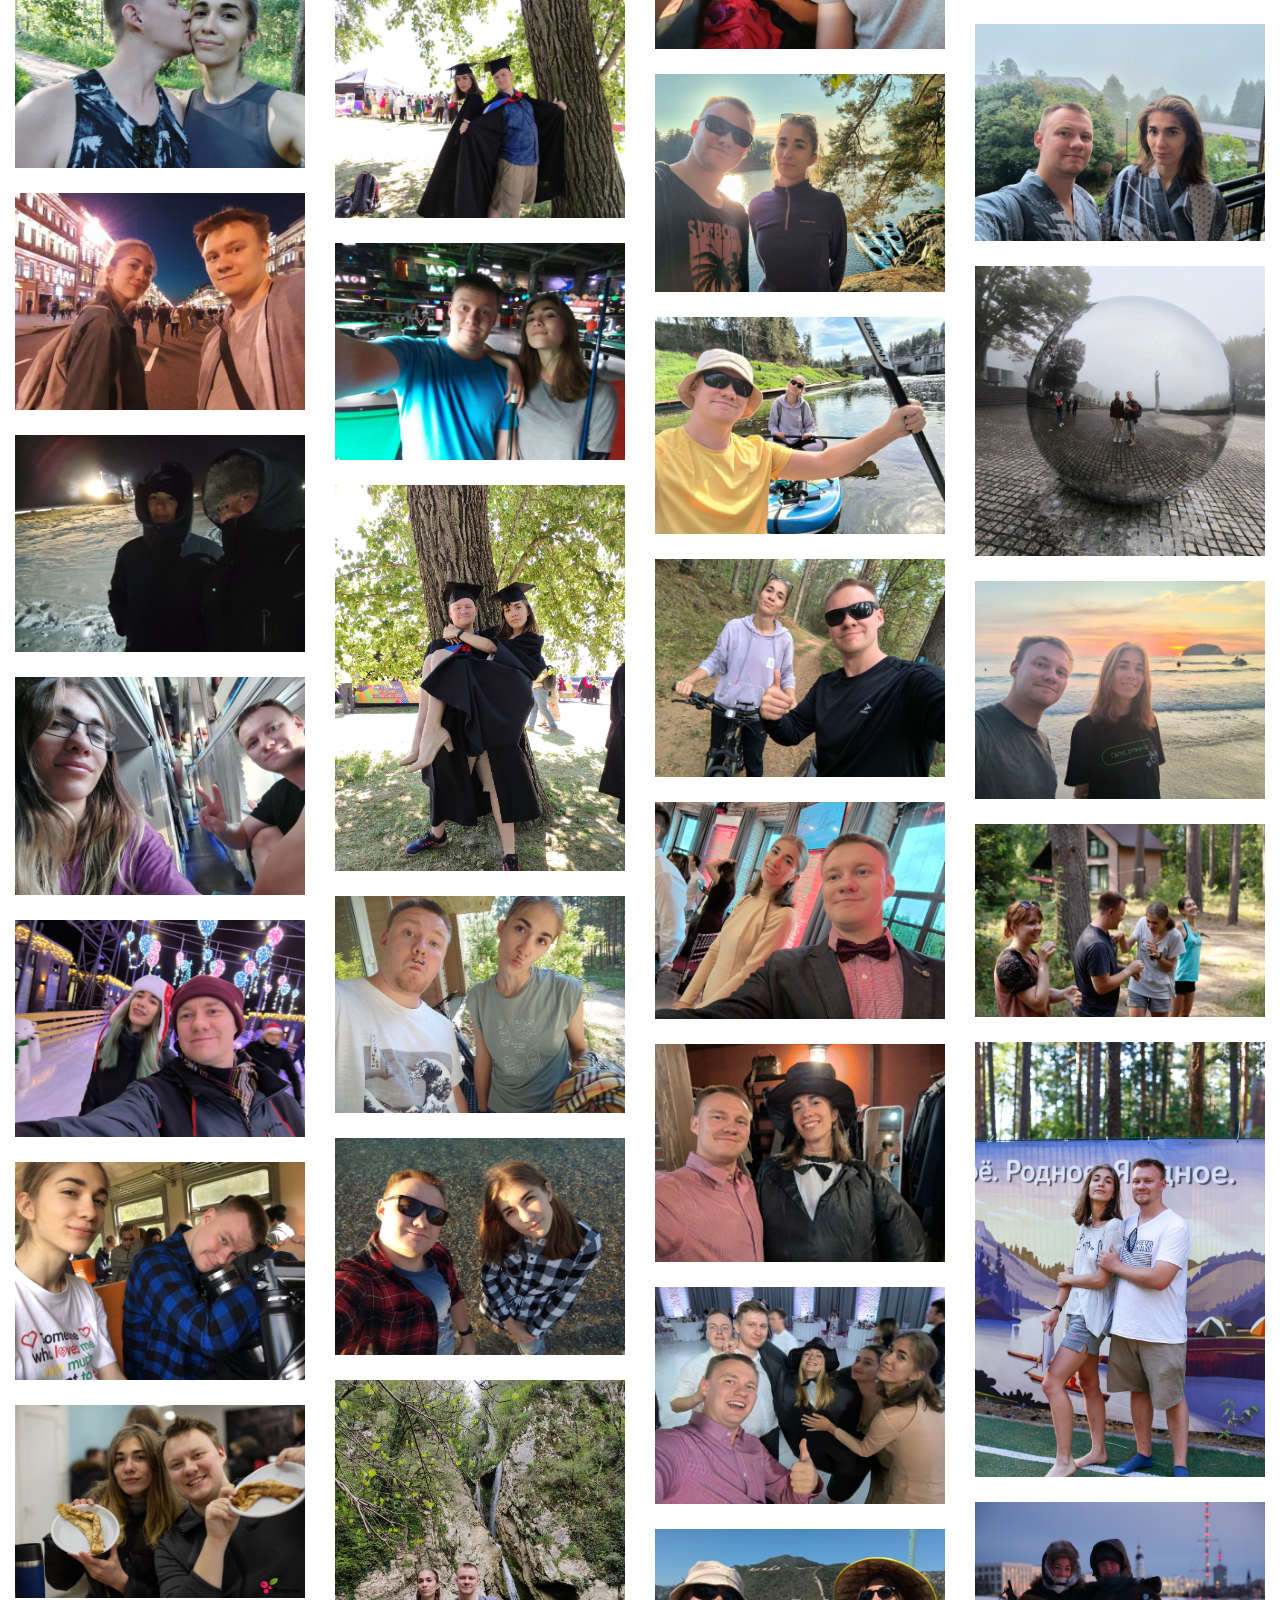
==== commit f5abe20b: "parallax" ====
--- a/project/index.html
+++ b/project/index.html
@@ -93,7 +93,7 @@
 	
 	<div class="qbootstrap-hero" data-section="home">
 		<div class="qbootstrap-overlay"></div>
-		<div class="qbootstrap-cover text-center" data-stellar-background-ratio="0.5" style="background-image: url(images/together1.jpg);">
+		<div class="qbootstrap-cover text-center" data-parallax="scroll" data-speed="0.5" data-image-src="images/together1.jpg">
 			<div class="display-t">
 				<div class="display-tc">
 					<div class="container">
@@ -141,7 +141,7 @@
 		</div>
 	</div>
 
-	<div id="qbootstrap-countdown" data-stellar-background-ratio="0.5" style="background-image: url(images/cover_bg_2.jpg);" data-section="home">
+	<div id="qbootstrap-countdown" data-parallax="scroll" data-speed="0.5" data-image-src="images/cover_bg_2.jpg" data-section="home">
 		<div class="overlay"></div>
 		<div class="display-over">
 			<div class="container">
@@ -168,7 +168,7 @@
 
 	
 
-	<!-- <div id="qbootstrap-testimonials" class="qbootstrap-greetings" data-section="greetings" data-stellar-background-ratio="0.5" style="background-image: url(images/cover_bg_1.jpg);">
+	<!-- <div id="qbootstrap-testimonials" class="qbootstrap-greetings" data-section="greetings" data-parallax="scroll" data-speed="0.5" data-image-src="images/cover_bg_1.jpg"">
 	<div class="overlay"></div>	
 		<div class="container">
 			<div class="row animate-box">
@@ -371,65 +371,63 @@
 		</div>
 	</div>
 
-	<div class="parallax-container" data-stellar-offset-parent="true">
-		<div id="qbootstrap-started" class="qbootstrap-bg" data-section="rsvp" data-stellar-background-ratio="0.5" style="background-image: url(images/cover_bg_1.jpg);">
-			<div class="overlay"></div>
-			<div class="container">
-				<div class="row animate-box">
-					<div class="col-md-8 col-md-offset-2">
-						<div class="col-md-12 text-center section-heading svg-sm colored">
-							<img src="images/flaticon/svg/005-two.svg" class="svg" alt="Free HTML5 Bootstrap Template by QBootstrap.com">
-							<h2>
-								<span id="invitation">Дорогие гости!</span>
-								<br>
-								Приглашаем вас на праздник
-							</h2>
-							<div class="row">
-							<div class="col-md-10 col-md-offset-1 subtext">
-								<p style="color:white; margin-bottom: 0;">А теперь вот вам форма. Пожалуйста, заполните её, чтобы мы понимали, сколько вас таких хороших ждать ❤️<br><br>Если вас двое и больше, заполните форму за каждого отдельно.</p>
-							</div>
-						</div>
-						</div>
-					</div>
-				</div>
-				<div class="row animate-box">
-					<div class="col-md-10 col-md-offset-1">
-						<form class="form-inline">
-							<div class="col-md-6 col-sm-6">
-								<div class="form-group">
-									<label for="input_name" class="sr-only">Имя</label>
-									<input class="form-control" id="input_name" placeholder="Фамилия, Имя">
-								</div>
-							</div>
-							<div class="col-md-6 col-sm-6">
-								<div class="form-group">
-									<label for="input_contact" class="sr-only">Ваши контакты (telegram)</label>
-									<input class="form-control" id="input_contact" placeholder="Ваши контакты (telegram)">
-								</div>
-							</div>
-							<div class="col-md-6 col-sm-6">
-								<div class="form-group">
-									<label for="input_event" class="sr-only"></label>
-									<select class="form-control" id="input_event" placeholder="Куда я приду?">
-										<option disabled selected value="none">Куда я собираюсь прийти?</option>
-										<option value="all_events">Иду на все мероприятия</option>
-										<option value="ceremony">Буду только на церемонии</option>
-										<option value="party">Буду только на вечеринке</option>
-									</select>
-								</div>
-							</div>
-							<div class="col-md-6 col-sm-6">
-								<div class="form-group">
-									<label for="input_comment" class="sr-only"></label>
-									<textarea class="form-control" id="input_comment" placeholder="Ваши комментарии, поздравления для жениха и невесты =)"></textarea>
-								</div>
-							</div>
-							<div class="col-md-12 col-sm-12">
-								<b><p id="form_status_text" style="margin:0" class="text-success d-none">1234</p></b>
-								<button onclick="submitFormData(event)" class="btn btn-default btn-block">Я приду!</button>
-							</div>
-						</form>
-					</div>
+	<div id="qbootstrap-started" class="qbootstrap-bg" data-section="rsvp" data-parallax="scroll" data-speed="0.5" data-image-src="images/cover_bg_1.jpg">
+		<div class="overlay"></div>
+		<div class="container">
+			<div class="row animate-box">
+				<div class="col-md-8 col-md-offset-2">
+					<div class="col-md-12 text-center section-heading svg-sm colored">
+						<img src="images/flaticon/svg/005-two.svg" class="svg" alt="Free HTML5 Bootstrap Template by QBootstrap.com">
+						<h2>
+							<span id="invitation">Дорогие гости!</span>
+							<br>
+							Приглашаем вас на праздник
+						</h2>
+						<div class="row">
+						<div class="col-md-10 col-md-offset-1 subtext">
+							<p style="color:white; margin-bottom: 0;">А теперь вот вам форма. Пожалуйста, заполните её, чтобы мы понимали, сколько вас таких хороших ждать ❤️<br><br>Если вас двое и больше, заполните форму за каждого отдельно.</p>
+						</div>
+					</div>
+					</div>
+				</div>
+			</div>
+			<div class="row animate-box">
+				<div class="col-md-10 col-md-offset-1">
+					<form class="form-inline">
+						<div class="col-md-6 col-sm-6">
+							<div class="form-group">
+								<label for="input_name" class="sr-only">Имя</label>
+								<input class="form-control" id="input_name" placeholder="Фамилия, Имя">
+							</div>
+						</div>
+						<div class="col-md-6 col-sm-6">
+							<div class="form-group">
+								<label for="input_contact" class="sr-only">Ваши контакты (telegram)</label>
+								<input class="form-control" id="input_contact" placeholder="Ваши контакты (telegram)">
+							</div>
+						</div>
+						<div class="col-md-6 col-sm-6">
+							<div class="form-group">
+								<label for="input_event" class="sr-only"></label>
+								<select class="form-control" id="input_event" placeholder="Куда я приду?">
+									<option disabled selected value="none">Куда я собираюсь прийти?</option>
+									<option value="all_events">Иду на все мероприятия</option>
+									<option value="ceremony">Буду только на церемонии</option>
+									<option value="party">Буду только на вечеринке</option>
+								</select>
+							</div>
+						</div>
+						<div class="col-md-6 col-sm-6">
+							<div class="form-group">
+								<label for="input_comment" class="sr-only"></label>
+								<textarea class="form-control" id="input_comment" placeholder="Ваши комментарии, поздравления для жениха и невесты =)"></textarea>
+							</div>
+						</div>
+						<div class="col-md-12 col-sm-12">
+							<b><p id="form_status_text" style="margin:0" class="text-success d-none">1234</p></b>
+							<button onclick="submitFormData(event)" class="btn btn-default btn-block">Я приду!</button>
+						</div>
+					</form>
 				</div>
 			</div>
 		</div>
@@ -1131,11 +1129,12 @@
 	<script src="js/jquery.flexslider-min.js"></script>
 	<!-- Owl Carousel -->
 	<script src="js/owl.carousel.min.js"></script>
-	<!-- Parallax -->
-	<script src="js/jquery.stellar.min.js"></script>
 	<!-- Magnific Popup -->
 	<script src="js/jquery.magnific-popup.min.js"></script>
 	<script src="js/magnific-popup-options.js"></script>
+	<!-- parallax.js -->
+	<script src="js/parallax.min.js"></script>
+
 	<!-- Main JS (Do not remove) -->
 	<script src="js/main.js"></script>
 
--- a/project/css/style.css
+++ b/project/css/style.css
@@ -1278,7 +1278,7 @@
   }
 }
 
-@media screen and (max-width: 769px) {
+@media screen and (max-width: 767px) {
   .desktop-only {
     display: none !important;
   }
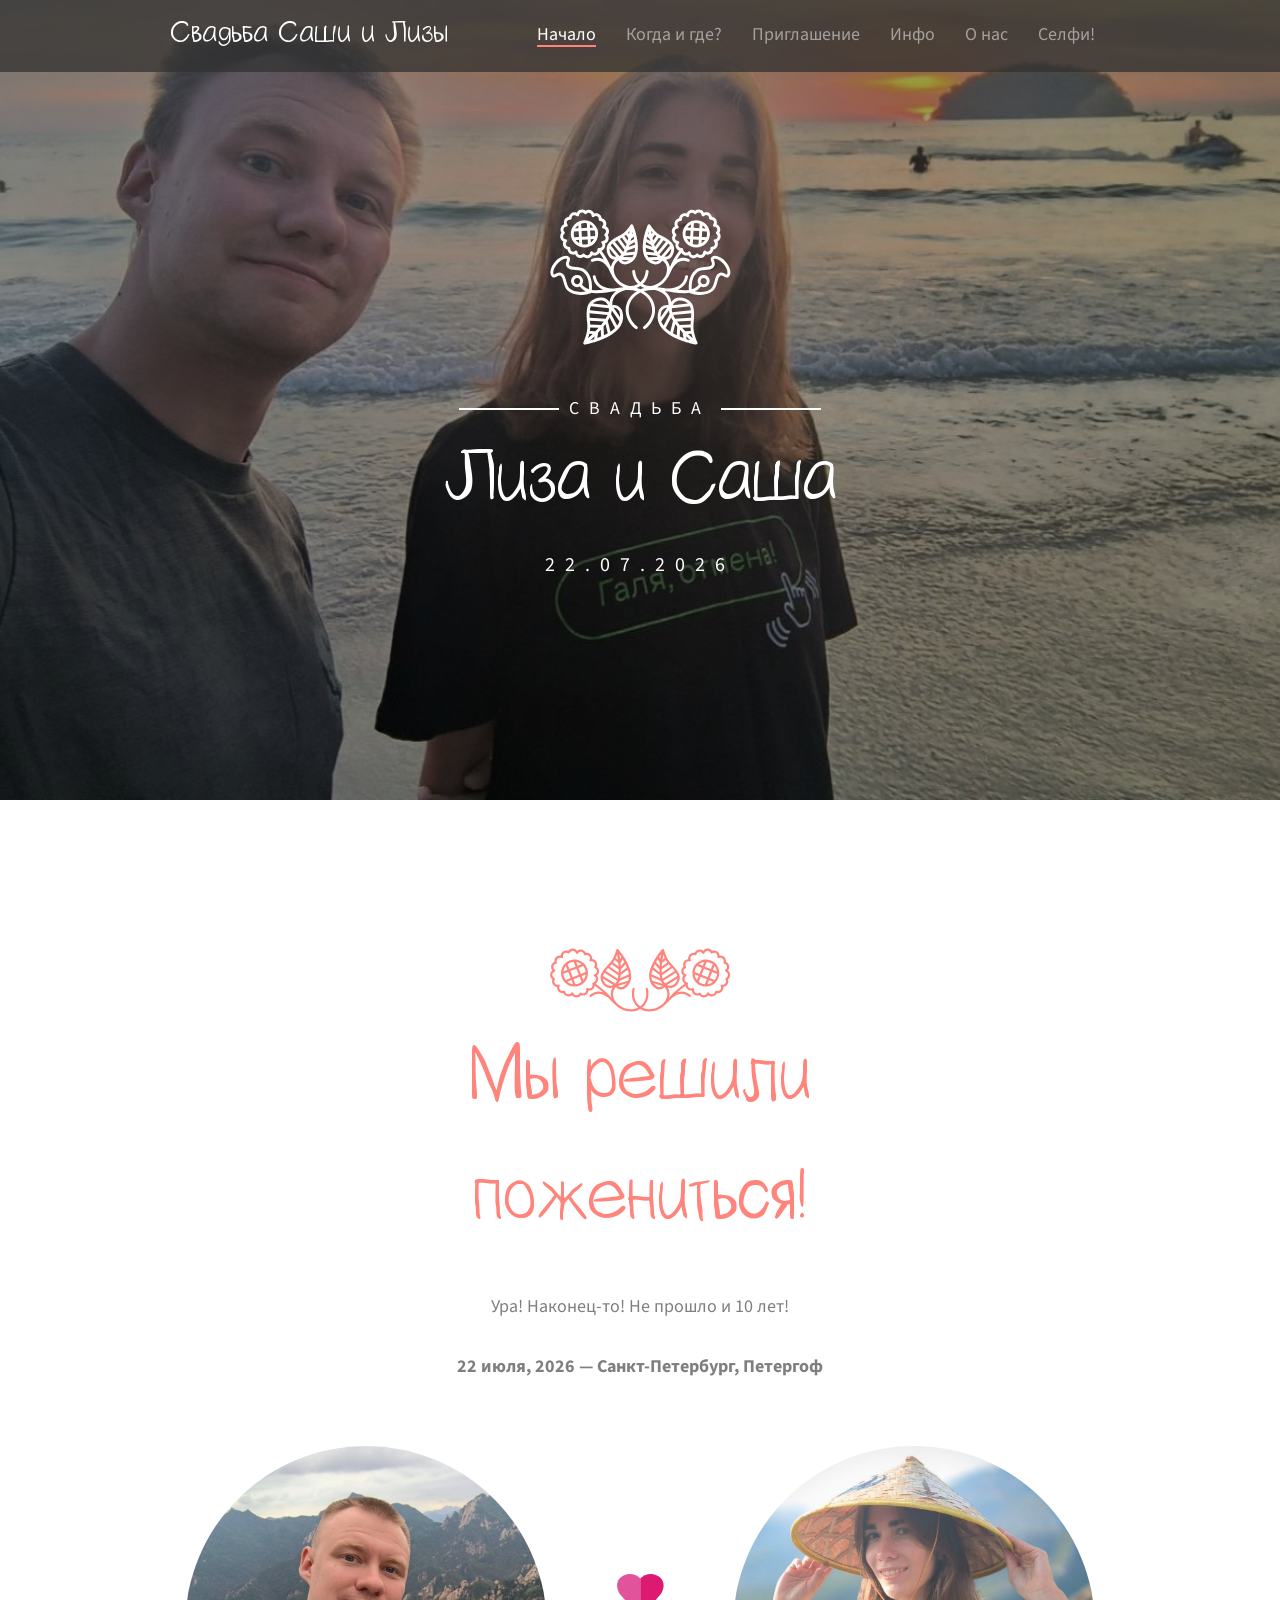
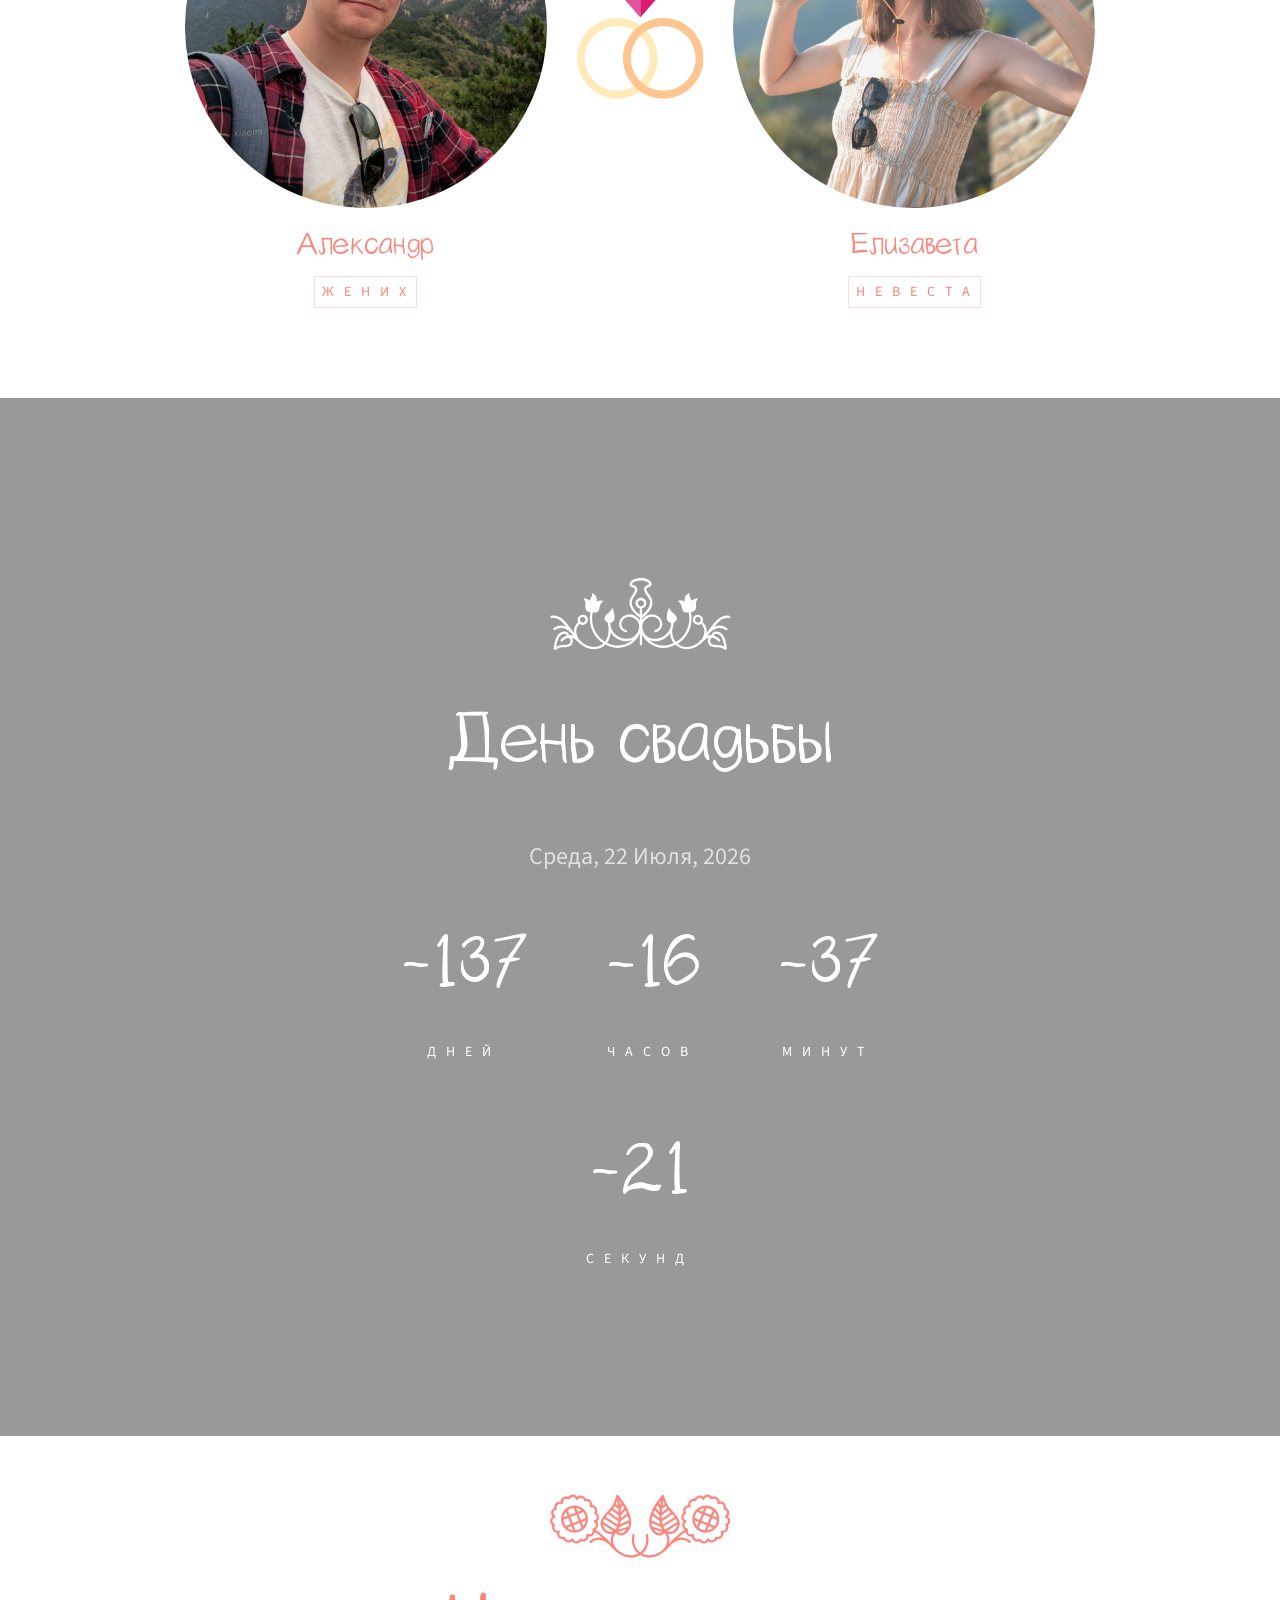
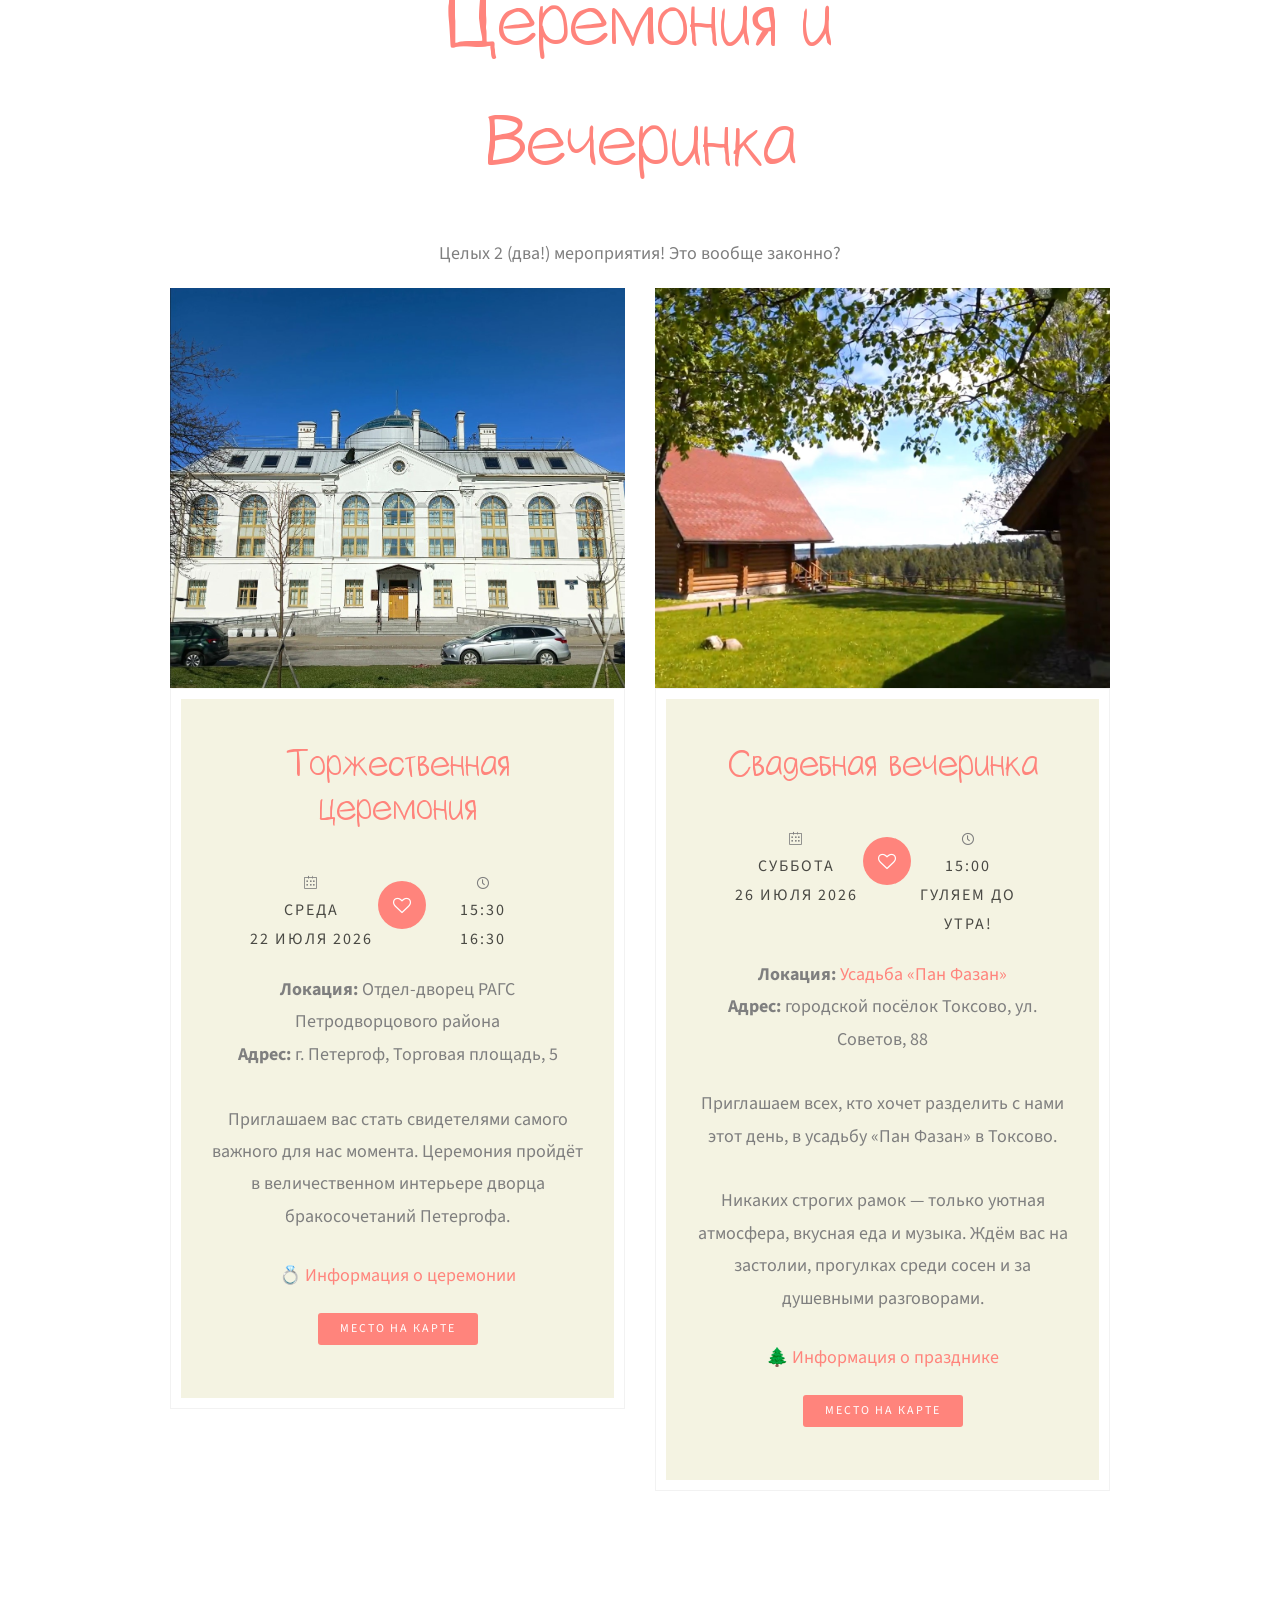
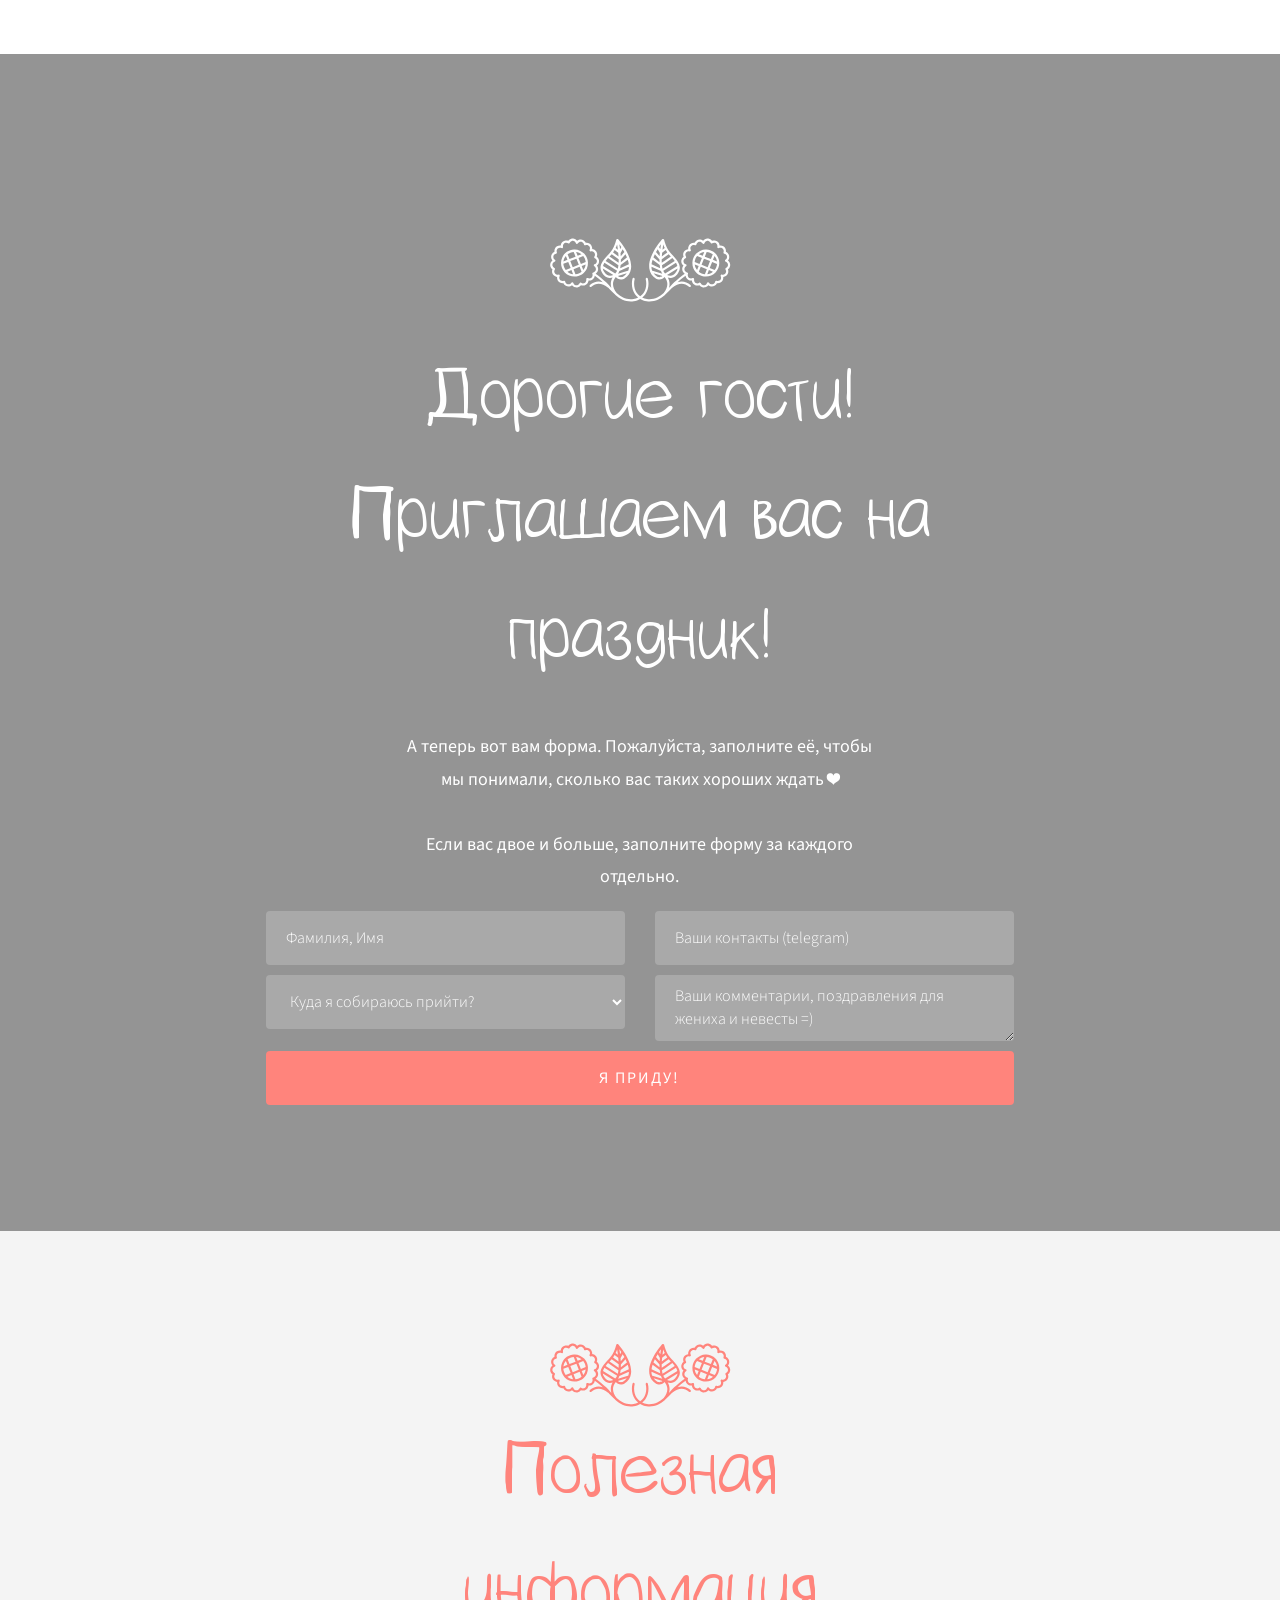
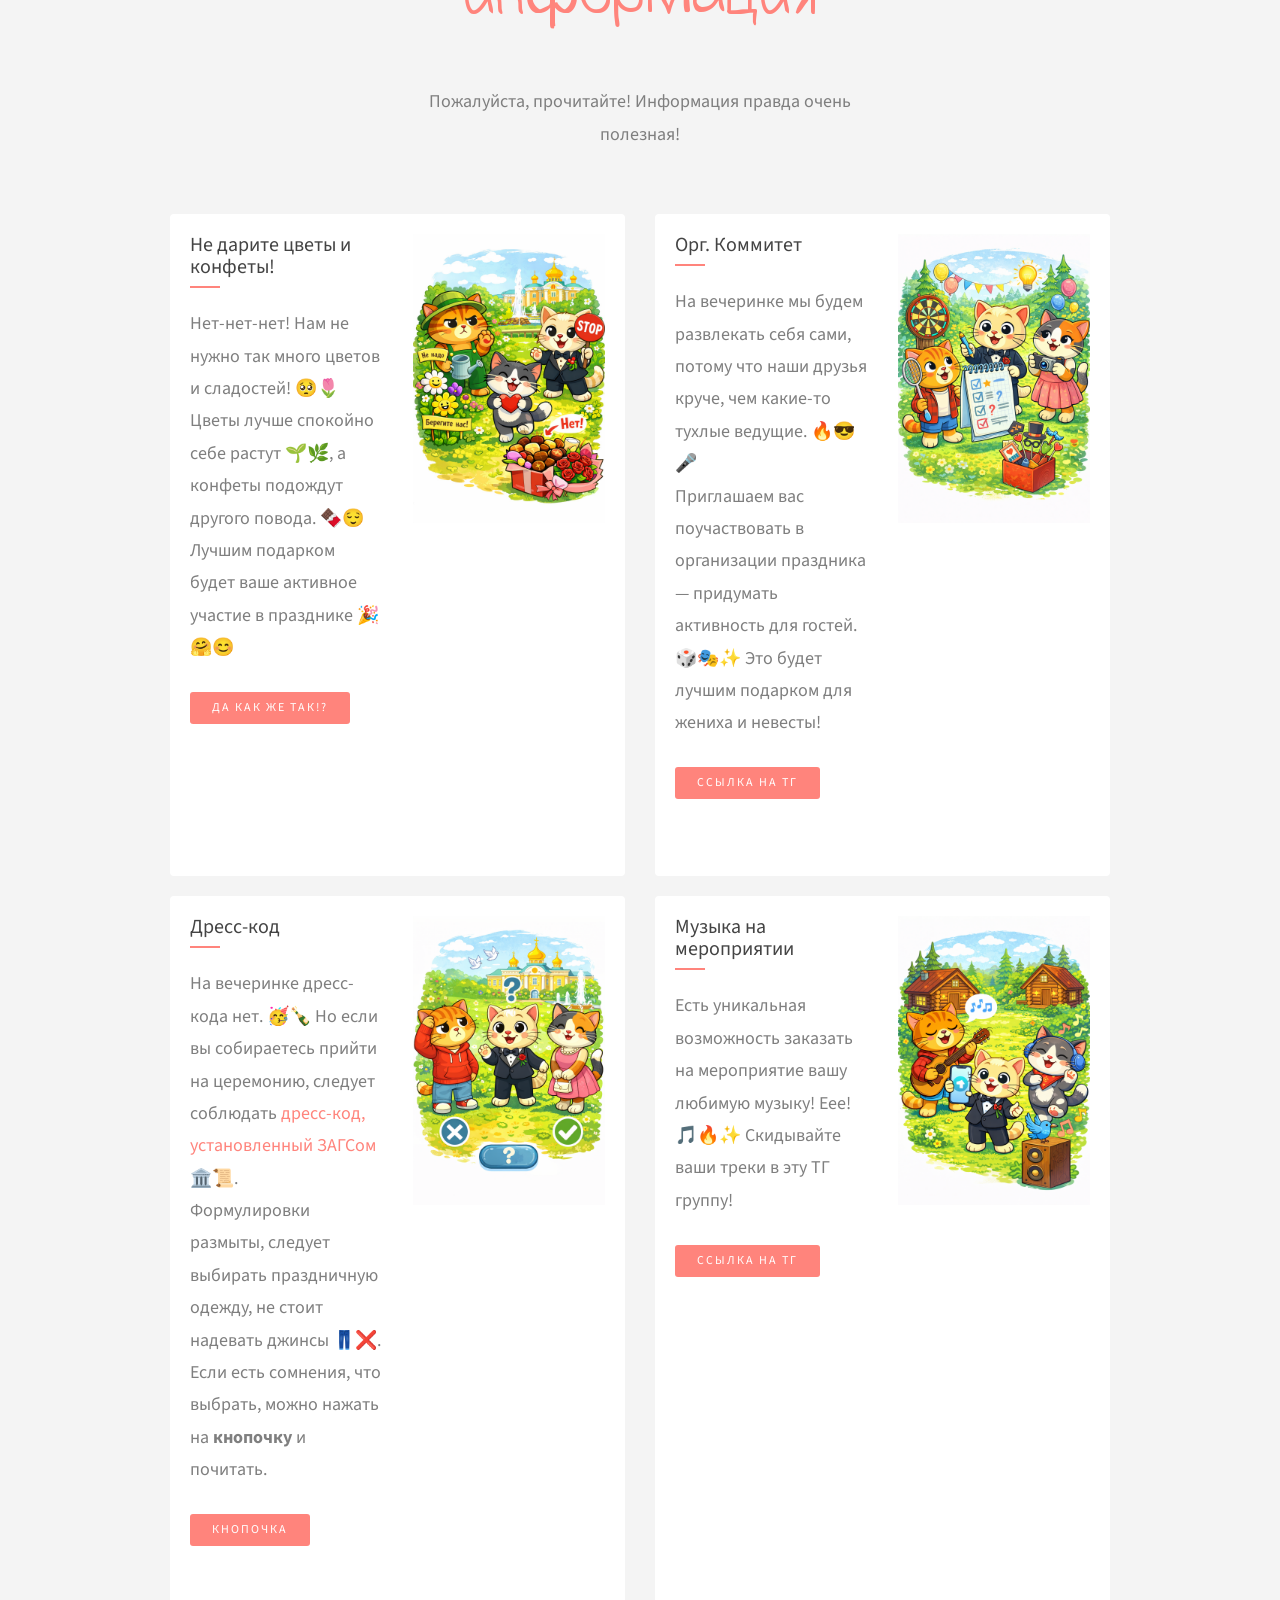
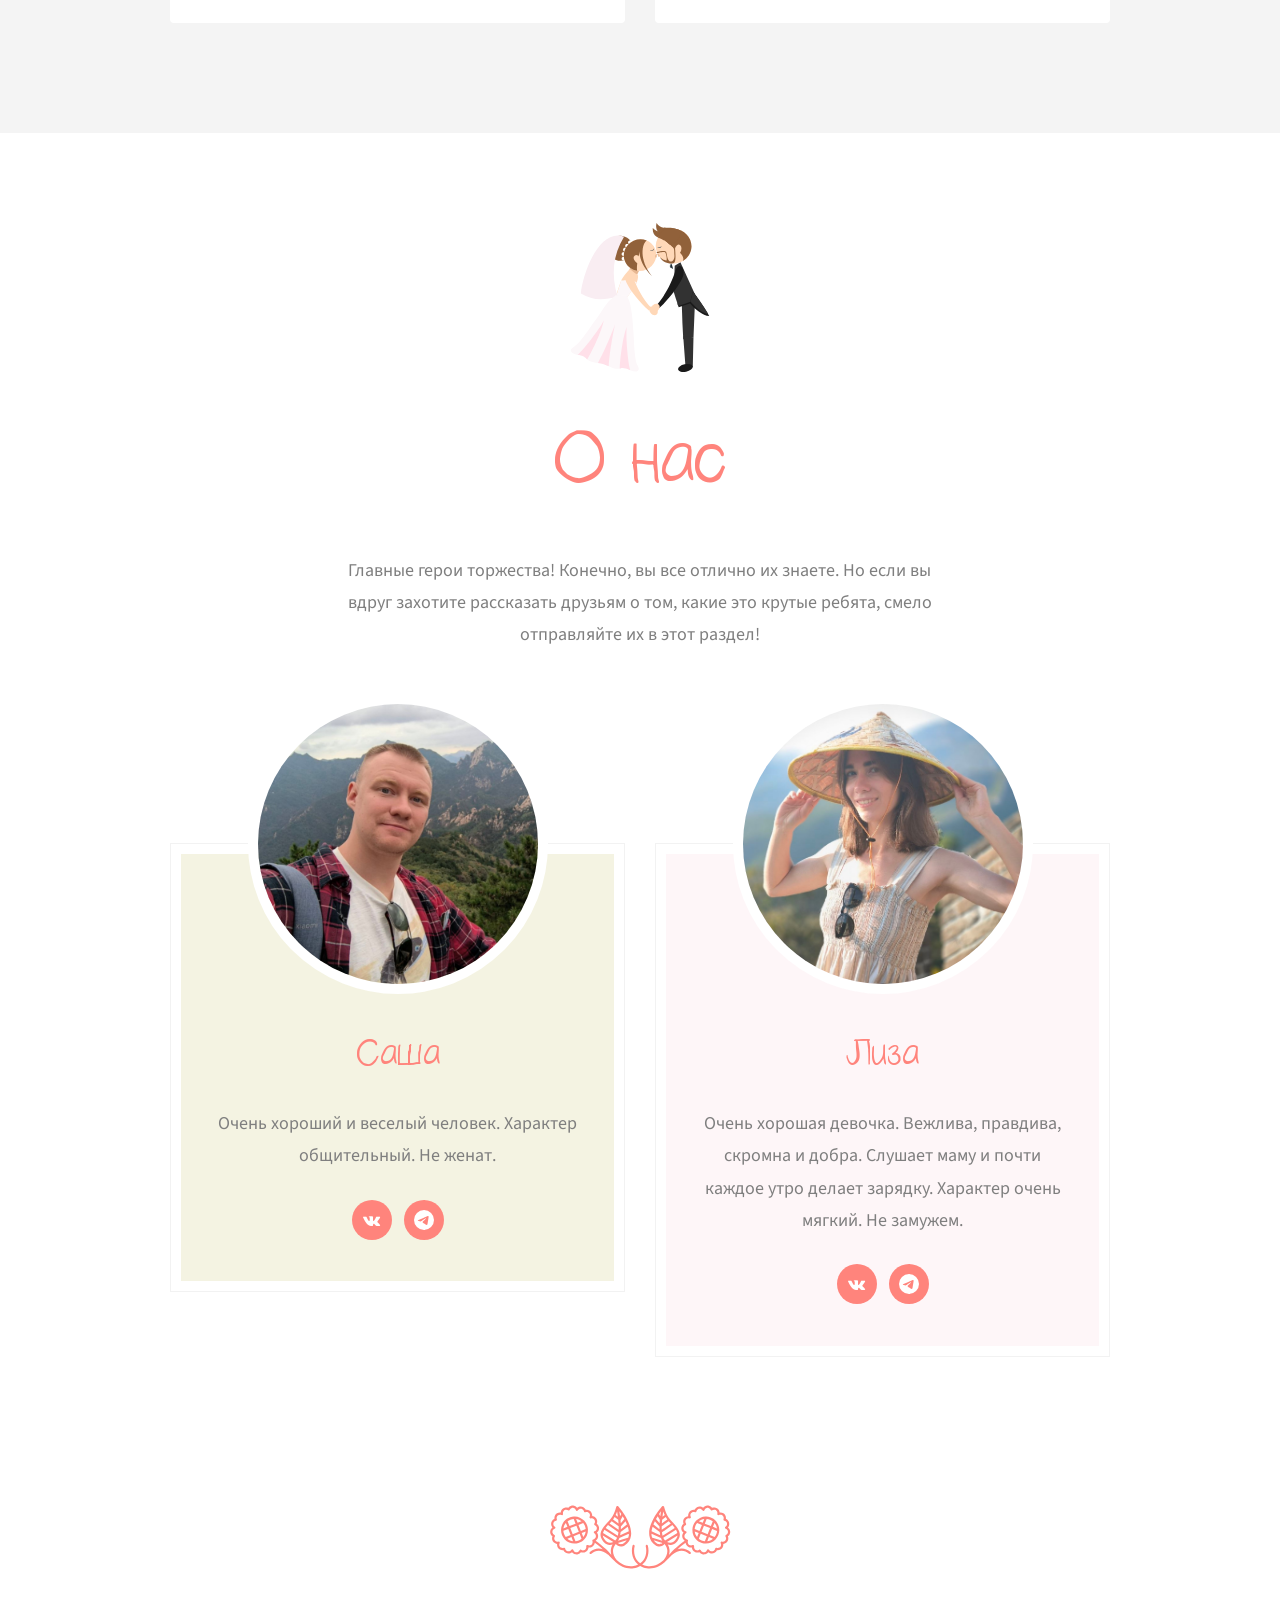
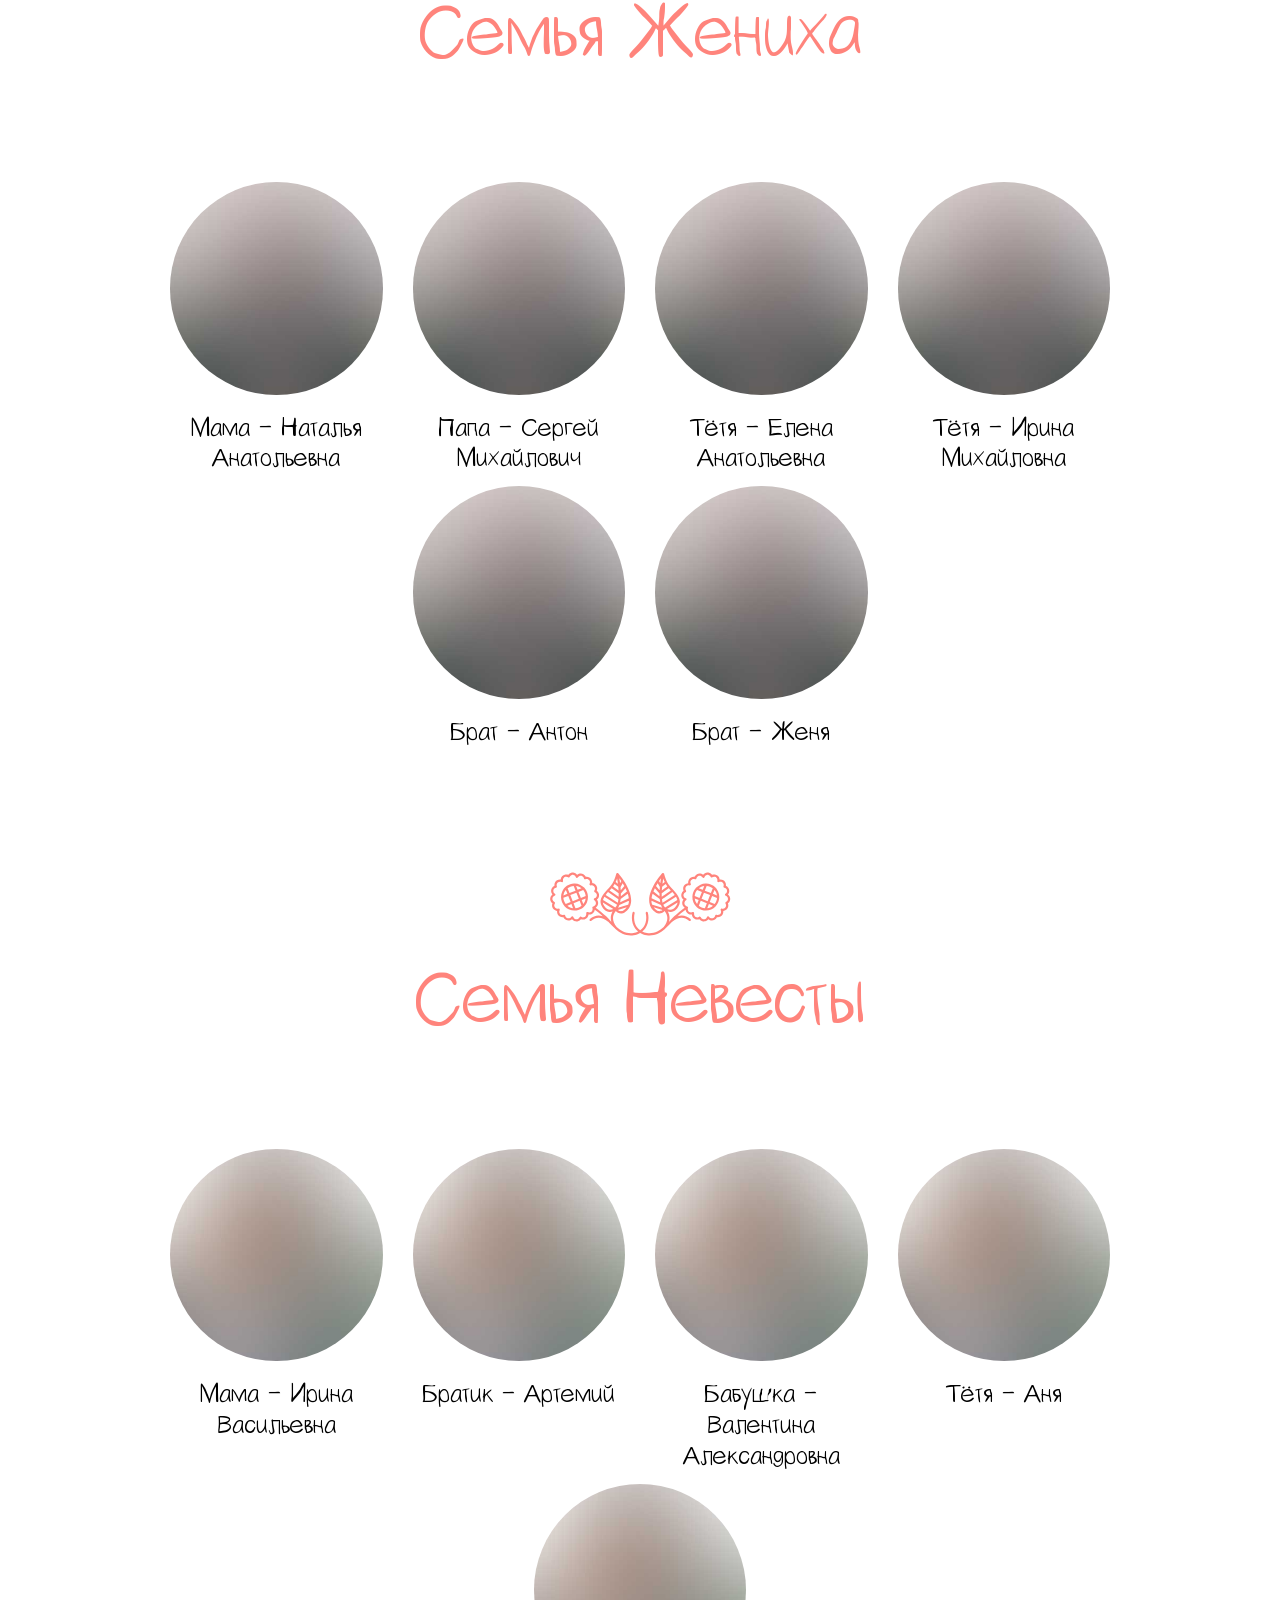
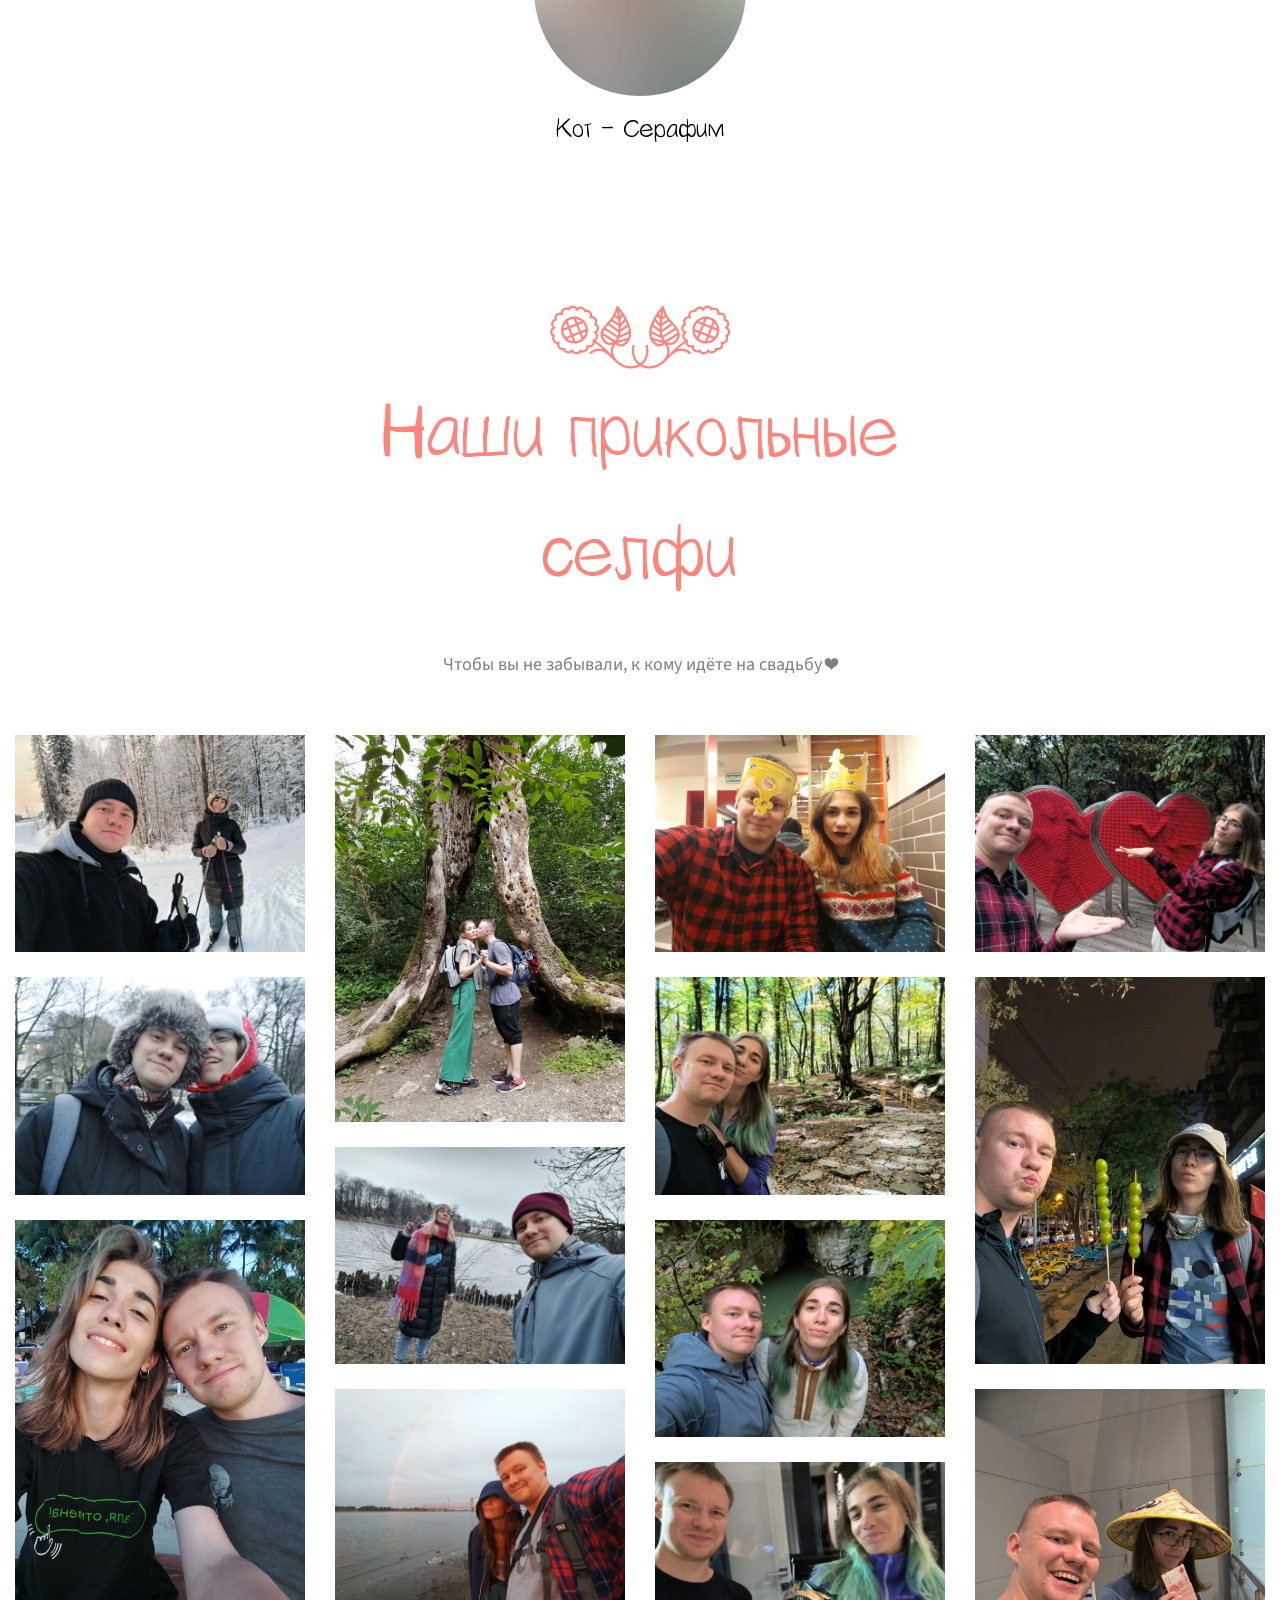
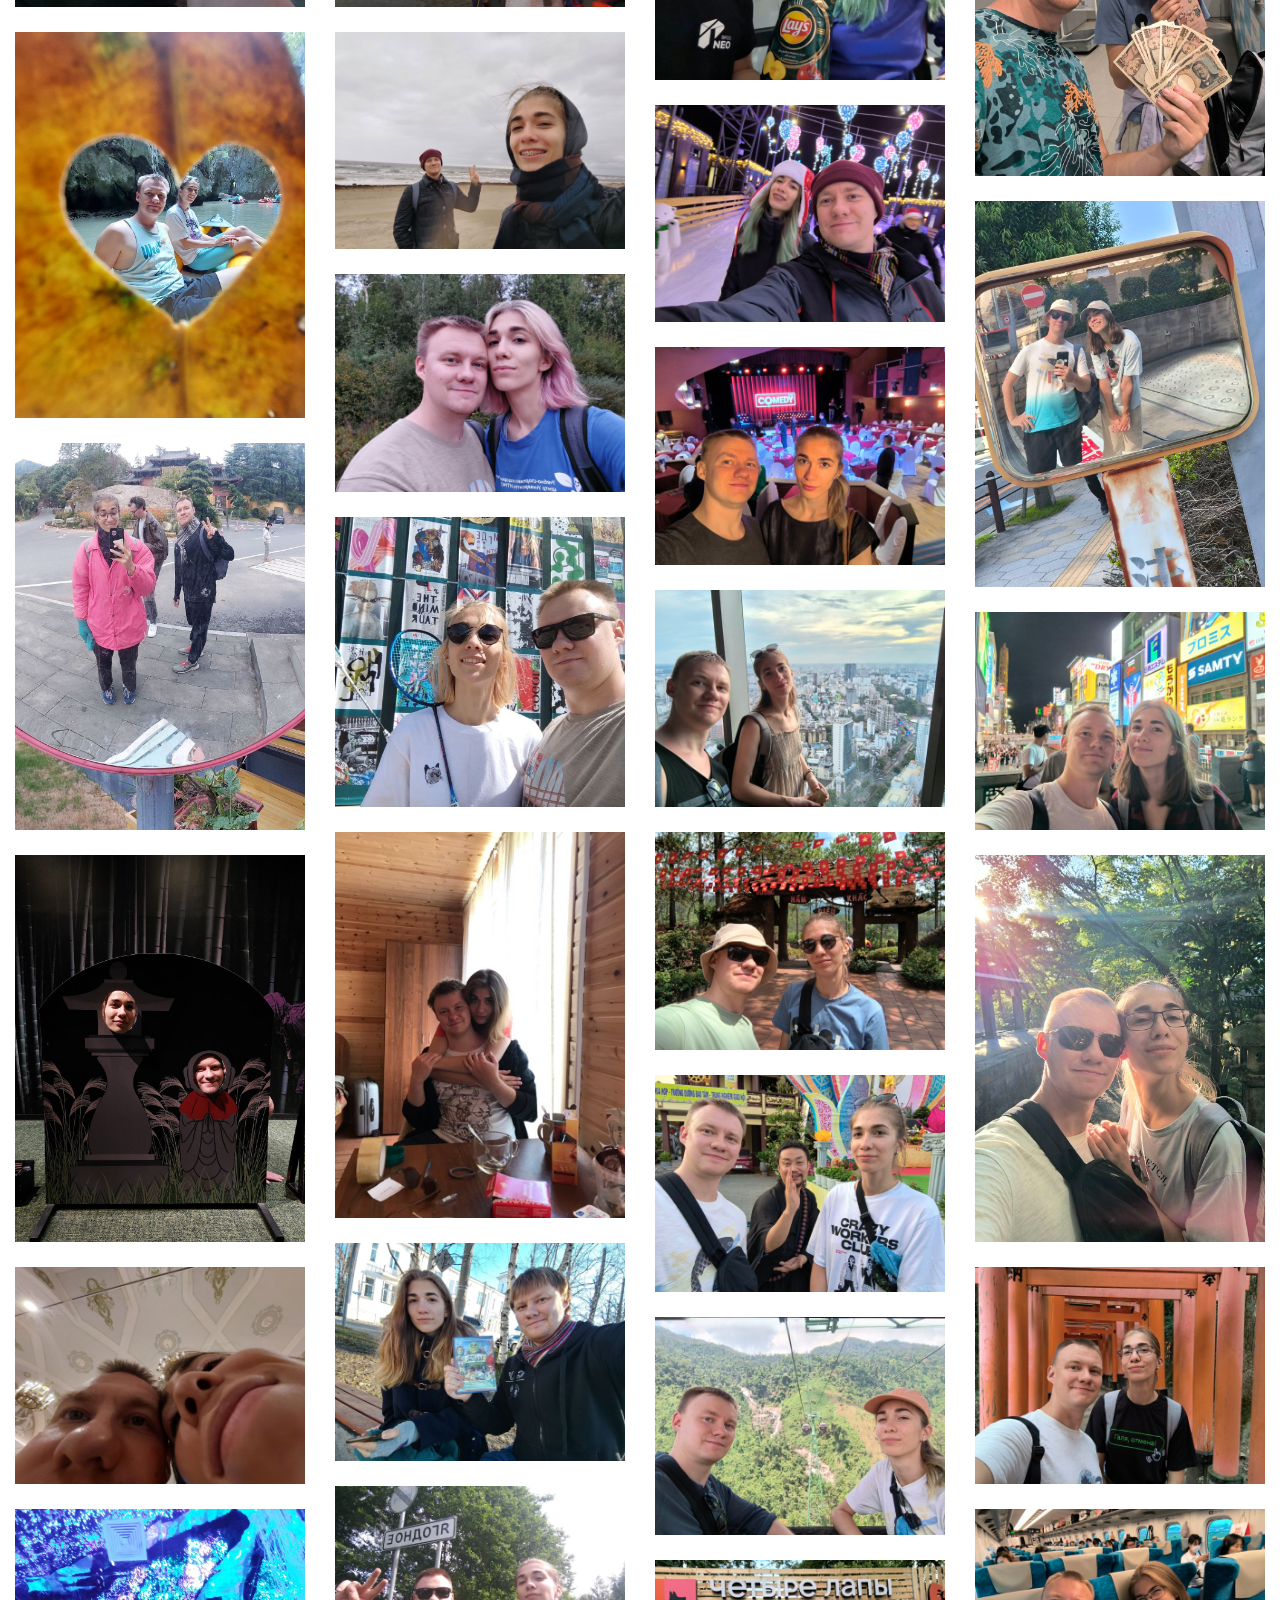
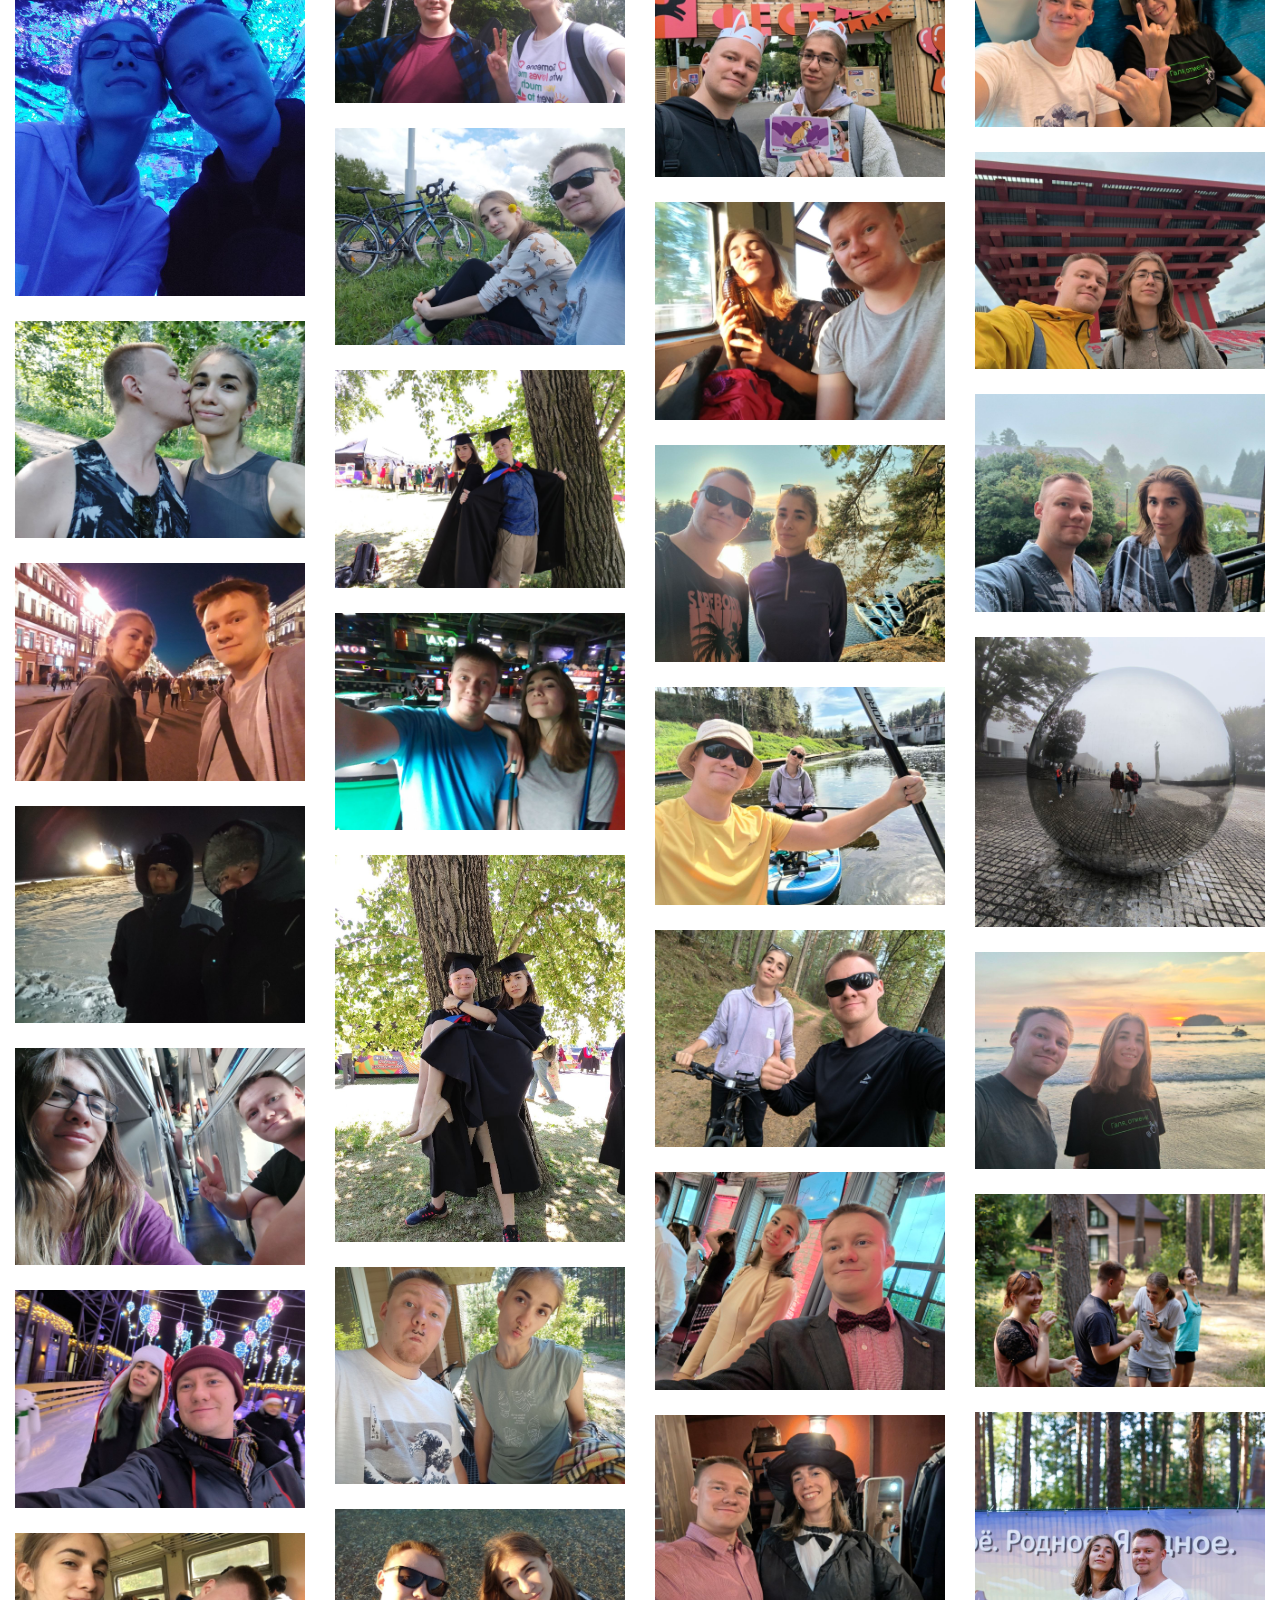
==== commit be1f24b5: "remove leftovers from template" ====
--- a/project/index.html
+++ b/project/index.html
@@ -8,33 +8,6 @@
 	<meta http-equiv="X-UA-Compatible" content="IE=edge">
 	<title>Свадьба Саши и Лизы</title>
 	<meta name="viewport" content="width=device-width, initial-scale=1">
-	<meta name="description" content="Free HTML5 Template by QBOOTSTRAP.COM" />
-	<meta name="keywords" content="free html5, free template, free bootstrap, html5, css3, mobile first, responsive" />
-	<meta name="author" content="QBOOTSTRAP.COM" />
-
-  <!-- 
-	//////////////////////////////////////////////////////
-
-	FREE HTML5 TEMPLATE 
-	DESIGNED & DEVELOPED by QBOOTSTRAP.COM
-		
-	Website: 		http://qbootstrap.com/
-	Email: 			info@qbootstrap.com
-	Twitter: 		http://twitter.com/Q_bootstrap
-	Facebook: 		https://www.facebook.com/Qbootstrap
-	//////////////////////////////////////////////////////
-	 -->
-
-  	<!-- Facebook and Twitter integration -->
-	<meta property="og:title" content=""/>
-	<meta property="og:image" content=""/>
-	<meta property="og:url" content=""/>
-	<meta property="og:site_name" content=""/>
-	<meta property="og:description" content=""/>
-	<meta name="twitter:title" content="" />
-	<meta name="twitter:image" content="" />
-	<meta name="twitter:url" content="" />
-	<meta name="twitter:card" content="" />
 
 	<!-- Place favicon.ico and apple-touch-icon.png in the root directory -->
 	<link rel="shortcut icon" href="favicon.ico">
@@ -99,7 +72,7 @@
 					<div class="container">
 						<div class="col-md-10 col-md-offset-1">
 							<div class="animate-box svg-sm colored">
-								<img src="images/flaticon/svg/004-nature.svg" class="svg" alt="Free HTML5 Bootstrap Template by QBootstrap.com">
+								<img src="images/flaticon/svg/004-nature.svg" class="svg">
 								<h1 class="holder"><span>Свадьба</span></h1>
 								<h2>Лиза и Саша</h2>
 								<p>22.07.2026</p>
@@ -116,7 +89,7 @@
 			<div class="row animate-box">
 				<div class="col-md-8 col-md-offset-2 animate-box">
 					<div class="col-md-12 text-center section-heading svg-sm colored" style="padding-bottom: 0px;">
-						<img src="images/flaticon/svg/005-two.svg" class="svg" alt="Free HTML5 Bootstrap Template by QBootstrap.com">
+						<img src="images/flaticon/svg/005-two.svg" class="svg">
 						<h2>Мы решили пожениться!</h2>
 						<p>Ура! Наконец-то! Не прошло и 10 лет!</p>
 						<p><strong>22 июля, 2026 &mdash; Санкт-Петербург, Петергоф</strong></p>
@@ -126,13 +99,13 @@
 			<div class="row animate-box">
 				<div class="col-md-12 text-center">
 					<div class="col-md-5 col-sm-5 col-xs-5 nopadding">
-						<img src="images/Sasha.jpg" class="img-responsive" alt="Free HTML5 Bootstrap Template by QBootstrap.com">
+						<img src="images/Sasha.jpg" class="img-responsive">
 						<h3>Александр</h3>
 						<span>Жених</span>
 					</div>
-					<div class="col-md-2 col-sm-2 col-xs-2 nopadding"><h2 class="amp-center"><img src="images/flaticon/svg/003-luxury.svg" class="svg img-responsive" alt="Free HTML5 Bootstrap Template by QBootstrap.com"></h2></div>
+					<div class="col-md-2 col-sm-2 col-xs-2 nopadding"><h2 class="amp-center"><img src="images/flaticon/svg/003-luxury.svg" class="svg img-responsive"></h2></div>
 					<div class="col-md-5 col-sm-5 col-xs-5 nopadding">
-						<img src="images/Liza.jpg" class="img-responsive" alt="Free HTML5 Bootstrap Template by QBootstrap.com">
+						<img src="images/Liza.jpg" class="img-responsive">
 						<h3>Елизавета</h3>
 						<span>Невеста</span>
 					</div>
@@ -147,7 +120,7 @@
 			<div class="container">
 				<div class="row animate-box">
 					<div class="col-md-12 section-heading text-center svg-sm colored">
-						<img src="images/flaticon/svg/006-flower-bell-outline-design-variant-with-vines-and-leaves.svg" style="color: white;" class="svg" alt="Free HTML5 Bootstrap Template by QBootstrap.com">
+						<img src="images/flaticon/svg/006-flower-bell-outline-design-variant-with-vines-and-leaves.svg" style="color: white;" class="svg">
 						<h2 class="">День свадьбы</h2>
 						<span class="datewed">Среда, 22 Июля, 2026</span>
 					</div>
@@ -173,7 +146,7 @@
 		<div class="container">
 			<div class="row animate-box">
 				<div class="col-md-12 section-heading text-center svg-sm colored">
-					<img src="images/flaticon/svg/006-flower-bell-outline-design-variant-with-vines-and-leaves.svg" class="svg" alt="Free HTML5 Bootstrap Template by QBootstrap.com">
+					<img src="images/flaticon/svg/006-flower-bell-outline-design-variant-with-vines-and-leaves.svg" class="svg">
 					<h2 class="">Sweet Messages</h2>
 				</div>
 			</div>
@@ -218,7 +191,7 @@
 			<div class="row animate-box">
 				<div class="col-md-8 col-md-offset-2">
 					<div class="col-md-12 text-center section-heading svg-sm colored" style="margin-bottom:0;">
-						<img src="images/flaticon/svg/005-two.svg" class="svg" alt="Free HTML5 Bootstrap Template by QBootstrap.com">
+						<img src="images/flaticon/svg/005-two.svg" class="svg">
 						<h2>Церемония и Вечеринка</h2>
 						<div class="row">
 						<div class="col-md-10 col-md-offset-1 subtext">
@@ -280,7 +253,7 @@
 									<br>
 									<b>Уютный ужин 🥂</b>: Мы в процессе выбора ресторана. Совсем скоро раскроем все карты — следите за обновлениями на сайте!
 									<br>
-									<b>Дресс-код:</b> Торжественный. Подробнее о дресс-коде в ЗАГСе можно прочитать в разделе с информацией.
+									<b>Дресс-код 👗:</b> Торжественный. Подробнее о дресс-коде в ЗАГСе можно прочитать в разделе с информацией.
 								</p>
 							</div>
 							<p style="margin-top:2rem;"><a href="https://yandex.com/map-widget/v1/?um=constructor%3A39ab5083a149603931bb8a73ae7566a27adbaa267a973a2ac90fe1a0abdc9ba2&amp;source=constructor" class="btn btn-primary btn-sm popup-gmaps">Место на карте</a></p>
@@ -339,22 +312,22 @@
 							<div id="collapse2" class="panel-collapse collapse text-left">
 								<p style="margin-bottom: 0;">
 									<br>
-									<b>Как добраться?</b>
+									<b>Как добраться 🗺️?</b>
 									<br>
 									Усадьба находится в Токсово. Удобнее всего добираться на такси:
 								</p>
 									<ul>
-										<li>от метро «Парнас» — около 30 минут</li>
-										<li>от метро «Девяткино» — около 20 минут</li>
+										<li>от метро «Парнас» 🔵 — около 30 минут</li>
+										<li>от метро «Девяткино» 🔴— около 20 минут</li>
 									</ul>
 								<p>
 									Такси мы оплатим 🚕
 									<br>
-									<b>Ночёвка:</b> Приглашаем вас остаться до утра! На территории есть домики, в которых можно остаться на ночь.
+									<b>Ночёвка 🛌:</b> Приглашаем вас остаться до утра! На территории есть домики, в которых можно остаться на ночь.
 									<br>
-									<b>Дресс-код:</b> Отсутствует. Одевайтесь комфортно, празднично, прихватите хорошее настроение и пожелания.
+									<b>Дресс-код 👗:</b> Отсутствует. Одевайтесь комфортно, празднично, прихватите хорошее настроение и пожелания.
 									<br>
-									<b>Программа:</b> Ведущего не будет — организовываем вечер вместе с вами. Приглашаем вас стать частью этого! Подробнее - ниже, в разделе с информацией.
+									<b>Программа 📋:</b> Ведущего не будет — организуем вечер вместе с вами. Приглашаем вас стать частью этого! Подробнее — ниже, в разделе с информацией.
 								</p>
 							</div>
 							<p style="margin-top:2rem;"><a href="https://yandex.com/map-widget/v1/?um=constructor%3A14c4562232c04e23bc9f629d58acc3ecfbbc6442daf0bd5c1d53dc52a6f41f2b&amp;source=constructor" class="btn btn-primary btn-sm popup-gmaps">Место на карте</a></p>
@@ -377,11 +350,11 @@
 			<div class="row animate-box">
 				<div class="col-md-8 col-md-offset-2">
 					<div class="col-md-12 text-center section-heading svg-sm colored">
-						<img src="images/flaticon/svg/005-two.svg" class="svg" alt="Free HTML5 Bootstrap Template by QBootstrap.com">
+						<img src="images/flaticon/svg/005-two.svg" class="svg">
 						<h2>
 							<span id="invitation">Дорогие гости!</span>
 							<br>
-							Приглашаем вас на праздник
+							Приглашаем вас на праздник!
 						</h2>
 						<div class="row">
 						<div class="col-md-10 col-md-offset-1 subtext">
@@ -424,7 +397,7 @@
 							</div>
 						</div>
 						<div class="col-md-12 col-sm-12">
-							<b><p id="form_status_text" style="margin:0" class="text-success d-none">1234</p></b>
+							<div id="form_status_text" style="margin:1rem 0 2rem 0" class="alert d-none">1234</div>
 							<button onclick="submitFormData(event)" class="btn btn-default btn-block">Я приду!</button>
 						</div>
 					</form>
@@ -437,7 +410,7 @@
 			<div class="row animate-box">
 				<div class="col-md-8 col-md-offset-2">
 					<div class="col-md-12 text-center section-heading svg-sm colored" style="padding-bottom: 0">
-						<img src="images/flaticon/svg/005-two.svg" class="svg" alt="Free HTML5 Bootstrap Template by QBootstrap.com">
+						<img src="images/flaticon/svg/005-two.svg" class="svg">
 						<h2>Полезная информация</h2>
 						<div class="row">
 						<div class="col-md-10 col-md-offset-1 subtext">
@@ -458,7 +431,7 @@
 							<div class="col-sm-6">
 								<h3 class="h2 qbootstrap-press-title">Не дарите цветы и конфеты!<span class="qbootstrap-border"></span></h3>
 								<p>
-									Нет-нет-нет! Нам не нужно так много цветов! Пусть лучше спокойно себе растут.<br>Лучшим подарком будет ваше присутствие на празднике =)
+									Нет-нет-нет! Нам не нужно так много цветов и сладостей! 🥺🌷 Цветы лучше спокойно себе растут 🌱🌿, а конфеты подождут другого повода. 🍫😌<br>Лучшим подарком будет ваше активное участие в празднике 🎉🤗😊
 								</p>
 								<p><a href="https://www.greenpeace.org/aotearoa/explore/defending-nature/" target="_blank" class="btn btn-primary btn-sm">Да как же так!?</a></p>
 							</div>
@@ -477,7 +450,7 @@
 							</div>
 							<div class="col-sm-6">
 								<h3 class="h2 qbootstrap-press-title">Орг. Коммитет<span class="qbootstrap-border"></span></h3>
-								<p>На вечеринке мы будем развлекать себя сами, потому что наши друзья круче, чем какие-то тухлые ведущие.<br>Приглашаем вас поучаствовать в организации праздника - придумать активность для гостей. Это будет лучшим подарком для жениха и невесты!</p>
+								<p>На вечеринке мы будем развлекать себя сами, потому что наши друзья круче, чем какие-то тухлые ведущие. 🔥😎🎤<br>Приглашаем вас поучаствовать в организации праздника — придумать активность для гостей. 🎲🎭✨ Это будет лучшим подарком для жениха и невесты!</p>
 								<p><a href="https://t.me/+oxdLRPEym5QyNmU6" target="_blank" class="btn btn-primary btn-sm">Ссылка на ТГ</a></p>
 									</div>
 							<div class="desktop-only col-sm-6">
@@ -495,7 +468,7 @@
 							</div>
 							<div class="col-sm-6">
 								<h3 class="h2 qbootstrap-press-title">Дресс-код<span class="qbootstrap-border"></span></h3>
-								<p>На вечеринке дресс-кода нет. Но если вы собираетесь прийти на церемонию, следует соблюдать <a href="https://www.gov.spb.ru/gov/otrasl/zags/raion/ravila/" target="_blank">дресс-код, установленный ЗАГСом</a>.<br>Формулировки размыты, следует выбирать праздничную одежду, не стоит надевать джинсы. Если есть сомнения, что выбрать, можно нажать на <b>кнопочку</b> и почитать.</p>
+								<p>На вечеринке дресс-кода нет. 🥳🍾 Но если вы собираетесь прийти на церемонию, следует соблюдать <a href="https://www.gov.spb.ru/gov/otrasl/zags/raion/ravila/" target="_blank">дресс-код, установленный ЗАГСом 🏛️📜</a>.<br>Формулировки размыты, следует выбирать праздничную одежду, не стоит надевать джинсы 👖❌. Если есть сомнения, что выбрать, можно нажать на <b>кнопочку</b> и почитать.</p>
 								<p><a href="https://wedwed.ru/article/podgotovka-k-svad-be/dress-kod-na-svadbu-idealnye-fotografii-i-edinyy-stil-meropriyatiya/" target="_blank" class="btn btn-primary btn-sm">Кнопочка</a></p>
 							</div>
 							<div class="desktop-only col-sm-6">
@@ -514,7 +487,7 @@
 							<div class="col-sm-6">
 								<h3 class="h2 qbootstrap-press-title">Музыка на мероприятии<span class="qbootstrap-border"></span></h3>
 								<p>
-									Есть уникальная возможность заказать на мероприятие вашу любимую музыку! Еее! Скидывайте ваши треки в эту ТГ группу
+									Есть уникальная возможность заказать на мероприятие вашу любимую музыку! Еее! 🎵🔥✨ Скидывайте ваши треки в эту ТГ группу!
 								</p>
 								<a href="https://t.me/+xMm_GgJs0hg0ZTg6" target="_blank" class="btn btn-primary btn-sm">Ссылка на ТГ</a></p>
 							</div>
@@ -532,7 +505,7 @@
 			<div class="row animate-box">
 				<div class="col-md-8 col-md-offset-2">
 					<div class="col-md-12 text-center section-heading svg-sm-2 colored">
-						<img src="images/flaticon/svg/002-wedding-couple.svg" class="svg" alt="Free HTML5 Bootstrap Template by QBootstrap.com">
+						<img src="images/flaticon/svg/002-wedding-couple.svg" class="svg">
 						<h2>О нас</h2>
 						<p>Главные герои торжества! Конечно, вы все отлично их знаете. Но если вы вдруг захотите рассказать друзьям о том, какие это крутые ребята, смело отправляйте их в этот раздел!</p>
 					</div>
@@ -541,10 +514,10 @@
 			<div class="row">
 				<div class="col-md-6">
 					<div class="couple groom text-center animate-box">
-						<img src="images/Sasha.jpg" class="img-responsive" alt="Free HTML5 Bootstrap Template by QBootstrap.com">
+						<img src="images/Sasha.jpg" class="img-responsive">
 						<div class="desc">
 							<h2>Саша</h2>
-							<p>Очень хороший и веселый человек. Характер общительный. Обручен</p>
+							<p>Очень хороший и веселый человек. Характер общительный. Не женат.</p>
 							<ul class="social social-circle">
 								<li><a href="https://vk.com/ff220v" target="_blank"><i class="icon-vk"></i></a></li>
 								<li><a href="https://t.me/FF220v" target="_blank"><svg style="padding-top: 1rem;" xmlns="http://www.w3.org/2000/svg" width="20" height="30" fill="currentColor" class="bi bi-telegram" viewBox="0 0 16 16">
@@ -556,10 +529,10 @@
 				</div>
 				<div class="col-md-6">
 					<div class="couple bride text-center animate-box">
-						<img src="images/Liza.jpg" class="img-responsive" alt="Free HTML5 Bootstrap Template by QBootstrap.com">
+						<img src="images/Liza.jpg" class="img-responsive">
 						<div class="desc">
 							<h2>Лиза</h2>
-							<p>Очень хорошая девочка. Вежлива, правдива, скромна и добра. Слушает маму и почти каждое утро делает зарядку. Характер очень мягкий</p>
+							<p>Очень хорошая девочка. Вежлива, правдива, скромна и добра. Слушает маму и почти каждое утро делает зарядку. Характер очень мягкий. Не замужем.</p>
 							<ul class="social social-circle">
 								<li><a href="https://vk.com/sulfat404" target="_blank"><i class="icon-vk"></i></a></li>
 								<li><a href="https://t.me/sulfatpro" target="_blank"><svg style="padding-top: 1rem;" xmlns="http://www.w3.org/2000/svg" width="20" height="30" fill="currentColor" class="bi bi-telegram" viewBox="0 0 16 16">
@@ -578,7 +551,7 @@
 			<div class="row animate-box">
 				<div class="col-md-8 col-md-offset-2">
 					<div class="col-md-12 text-center section-heading svg-sm-2">
-						<img src="images/flaticon/svg/003-luxury.svg" class="svg" alt="Free HTML5 Bootstrap Template by QBootstrap.com">
+						<img src="images/flaticon/svg/003-luxury.svg" class="svg">
 						<h2>Наша история</h2>
 					</div>
 				</div>
@@ -650,7 +623,7 @@
 			<div class="row animate-box">
 				<div class="col-md-8 col-md-offset-2">
 					<div class="col-md-12 text-center section-heading svg-sm colored">
-						<img src="images/flaticon/svg/005-two.svg" class="svg" alt="Free HTML5 Bootstrap Template by QBootstrap.com">
+						<img src="images/flaticon/svg/005-two.svg" class="svg">
 						<h2>Семья Жениха</h2>
 						<div class="row">
 						<!-- <div class="col-md-10 col-md-offset-1 subtext  ">
@@ -663,33 +636,45 @@
 			<div class="row d-flex row-bottom-padded-lg" style="justify-content: center;">
 				<div class="col-md-3 text-center animate-box">
 					<div class="groom-men">
-						<img src="images/groom-men-1.jpg" class="img-responsive" alt="Free HTML5 Bootstrap Template by QBootstrap.com">
-						<h3 style="margin: 0;">Мама - Наталья Анатольевна</h3>
+						<img src="images/groom-men-1.jpg" class="img-responsive">
+						<h3 style="margin: 0;">Мама — Наталья Анатольевна</h3>
 					</div>
 				</div>
 				<div class="col-md-3 text-center animate-box">
 					<div class="groom-men">
-						<img src="images/groom-men-2.jpg" class="img-responsive" alt="Free HTML5 Bootstrap Template by QBootstrap.com">
-						<h3>Папа - Сергей Михайлович</h3>
+						<img src="images/groom-men-1.jpg" class="img-responsive">
+						<h3>Папа — Сергей Михайлович</h3>
 					</div>
 				</div>
 				<div class="col-md-3 text-center animate-box">
 					<div class="groom-men">
-						<img src="images/groom-men-3.jpg" class="img-responsive" alt="Free HTML5 Bootstrap Template by QBootstrap.com">
-						<h3>Тётя - Елена Анатольевна</h3>
+						<img src="images/groom-men-1.jpg" class="img-responsive">
+						<h3>Тётя — Елена Анатольевна</h3>
 					</div>
 				</div>
 				<div class="col-md-3 text-center animate-box">
 					<div class="groom-men">
-						<img src="images/groom-men-4.jpg" class="img-responsive" alt="Free HTML5 Bootstrap Template by QBootstrap.com">
-						<h3>Тётя - Ирина Михайловна</h3>
+						<img src="images/groom-men-1.jpg" class="img-responsive">
+						<h3>Тётя — Ирина Михайловна</h3>
+					</div>
+				</div>
+				<div class="col-md-3 text-center animate-box">
+					<div class="groom-men">
+						<img src="images/groom-men-1.jpg" class="img-responsive">
+						<h3>Брат — Антон</h3>
+					</div>
+				</div>
+				<div class="col-md-3 text-center animate-box">
+					<div class="groom-men">
+						<img src="images/groom-men-1.jpg" class="img-responsive">
+						<h3>Брат — Женя</h3>
 					</div>
 				</div>
 			</div>
 			<div class="row animate-box">
 				<div class="col-md-8 col-md-offset-2">
 					<div class="col-md-12 text-center section-heading svg-sm colored">
-						<img src="images/flaticon/svg/005-two.svg" class="svg" alt="Free HTML5 Bootstrap Template by QBootstrap.com">
+						<img src="images/flaticon/svg/005-two.svg" class="svg">
 						<h2>Семья Невесты</h2>
 					</div>
 				</div>
@@ -697,32 +682,32 @@
 			<div class="row d-flex" style="justify-content: center;">
 				<div class="col-md-3 text-center animate-box">
 					<div class="groom-men">
-						<img src="images/bridesmaid-1.jpg" class="img-responsive" alt="Free HTML5 Bootstrap Template by QBootstrap.com">
-						<h3>Мама - Ирина Васильевна</h3>
+						<img src="images/bridesmaid-1.jpg" class="img-responsive">
+						<h3>Мама — Ирина Васильевна</h3>
 					</div>
 				</div>
 				<div class="col-md-3 text-center animate-box">
 					<div class="groom-men">
-						<img src="images/bridesmaid-2.jpg" class="img-responsive" alt="Free HTML5 Bootstrap Template by QBootstrap.com">
-						<h3>Братик - Артемий</h3>
+						<img src="images/bridesmaid-1.jpg" class="img-responsive">
+						<h3>Братик — Артемий</h3>
 					</div>
 				</div>
 				<div class="col-md-3 text-center animate-box">
 					<div class="groom-men">
-						<img src="images/bridesmaid-3.jpg" class="img-responsive" alt="Free HTML5 Bootstrap Template by QBootstrap.com">
-						<h3>Бабушка - Валентина Александровна</h3>
+						<img src="images/bridesmaid-1.jpg" class="img-responsive">
+						<h3>Бабушка — Валентина Александровна</h3>
 					</div>
 				</div>
 				<div class="col-md-3 text-center animate-box">
 					<div class="groom-men">
-						<img src="images/bridesmaid-3.jpg" class="img-responsive" alt="Free HTML5 Bootstrap Template by QBootstrap.com">
-						<h3>Тётя - Аня</h3>
+						<img src="images/bridesmaid-1.jpg" class="img-responsive">
+						<h3>Тётя — Аня</h3>
 					</div>
 				</div>
 				<div class="col-md-3 text-center animate-box">
 					<div class="groom-men">
-						<img src="images/bridesmaid-4.jpg" class="img-responsive" alt="Free HTML5 Bootstrap Template by QBootstrap.com">
-						<h3>Кот Серафим</h3>
+						<img src="images/bridesmaid-1.jpg" class="img-responsive">
+						<h3>Кот — Серафим</h3>
 					</div>
 				</div>
 			</div>
@@ -734,7 +719,7 @@
 			<div class="row animate-box">
 				<div class="col-md-8 col-md-offset-2">
 					<div class="col-md-12 text-center section-heading svg-sm colored" style="padding-bottom: 0 important!;">
-						<img src="images/flaticon/svg/005-two.svg" class="svg" alt="Free HTML5 Bootstrap Template by QBootstrap.com">
+						<img src="images/flaticon/svg/005-two.svg" class="svg">
 						<h2>Наши прикольные селфи</h2>
 						<div class="row">
 						<div class="col-md-10 col-md-offset-1">
--- a/project/css/style.css
+++ b/project/css/style.css
@@ -31,14 +31,6 @@
 *	Edit this section
 *
 * ======================================================= */
-
-.navbar-container {
-  margin-right: auto;
-  margin-left: auto;
-  padding-left: 15px;
-  padding-right: 15px;
-  height: 70px;
-}
 
 @media (min-width: 1300px) {
   .navbar-container {
@@ -1611,7 +1603,7 @@
   top: 12px;
   right: 0px;
   z-index: 21;
-  padding: 6px 0 0 0;
+  /* padding: 6px 0 0 0; */
   display: block;
   margin: 0 auto;
   display: none;
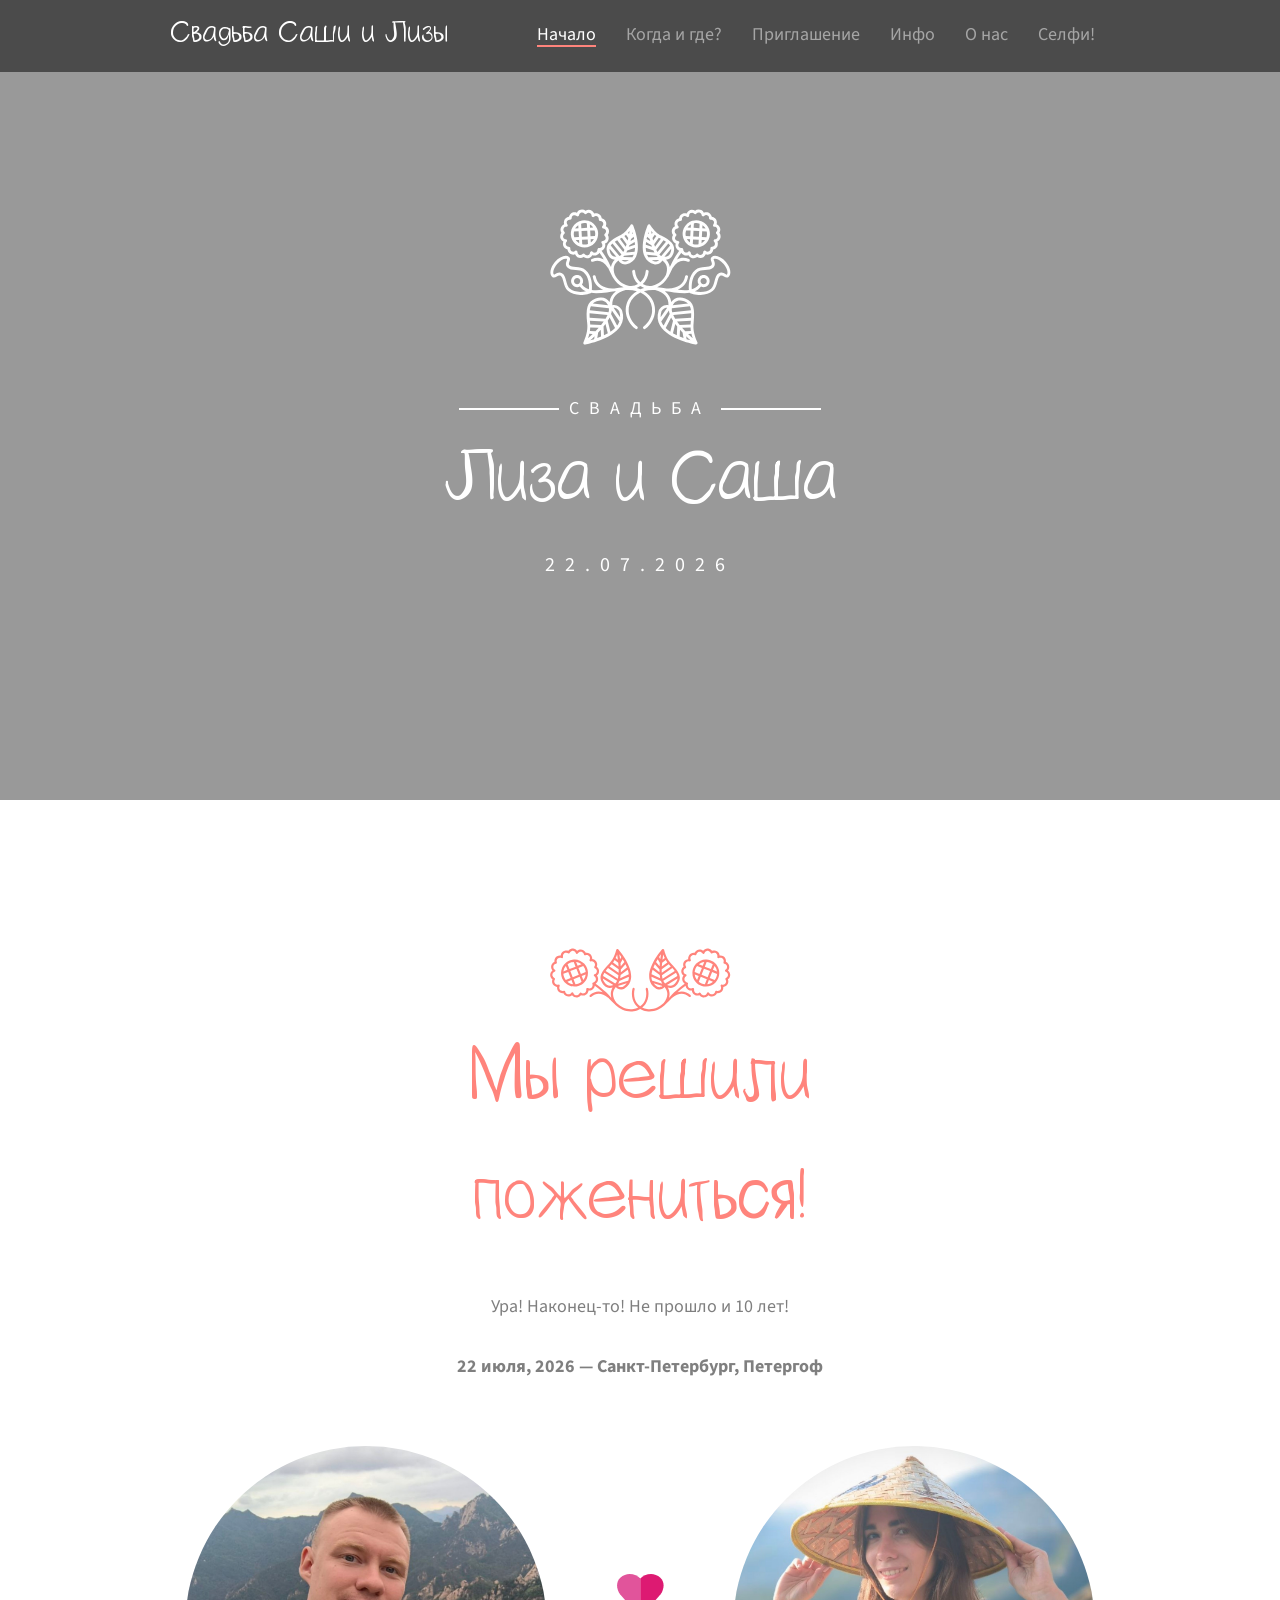
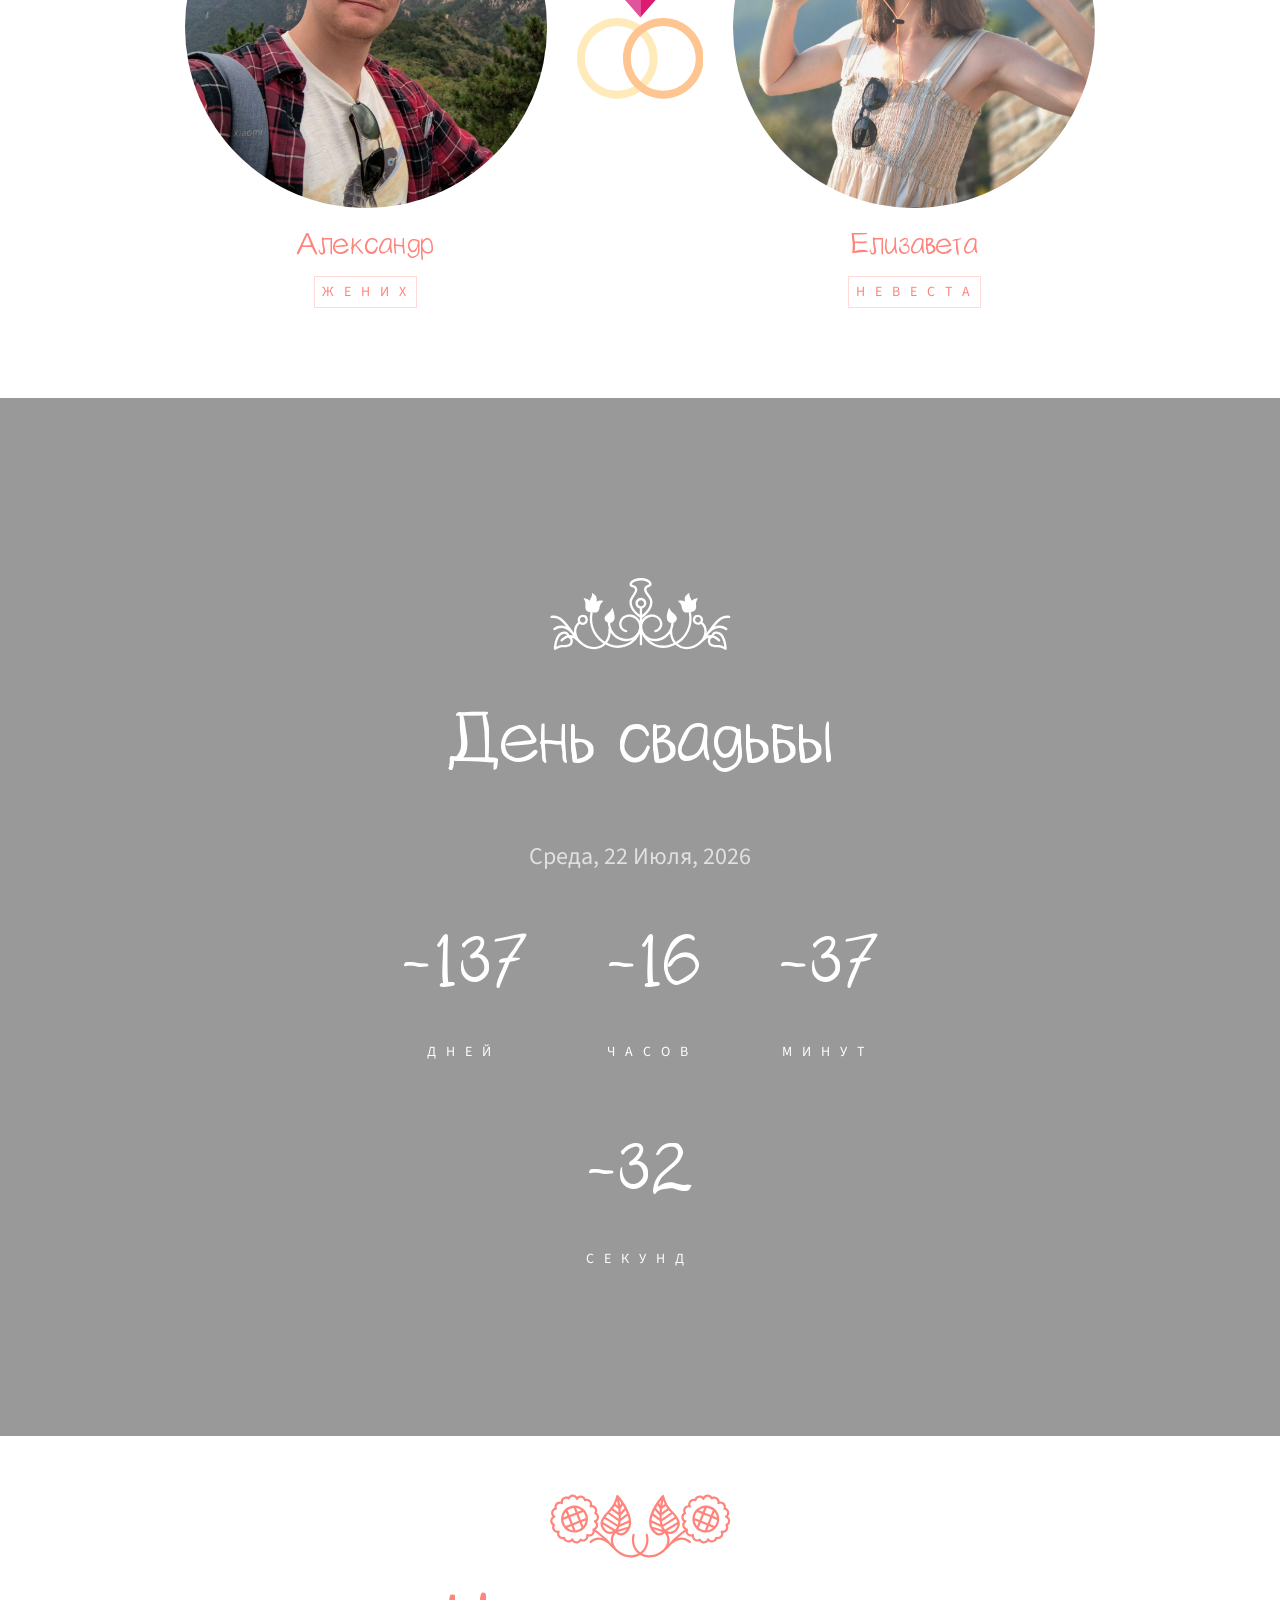
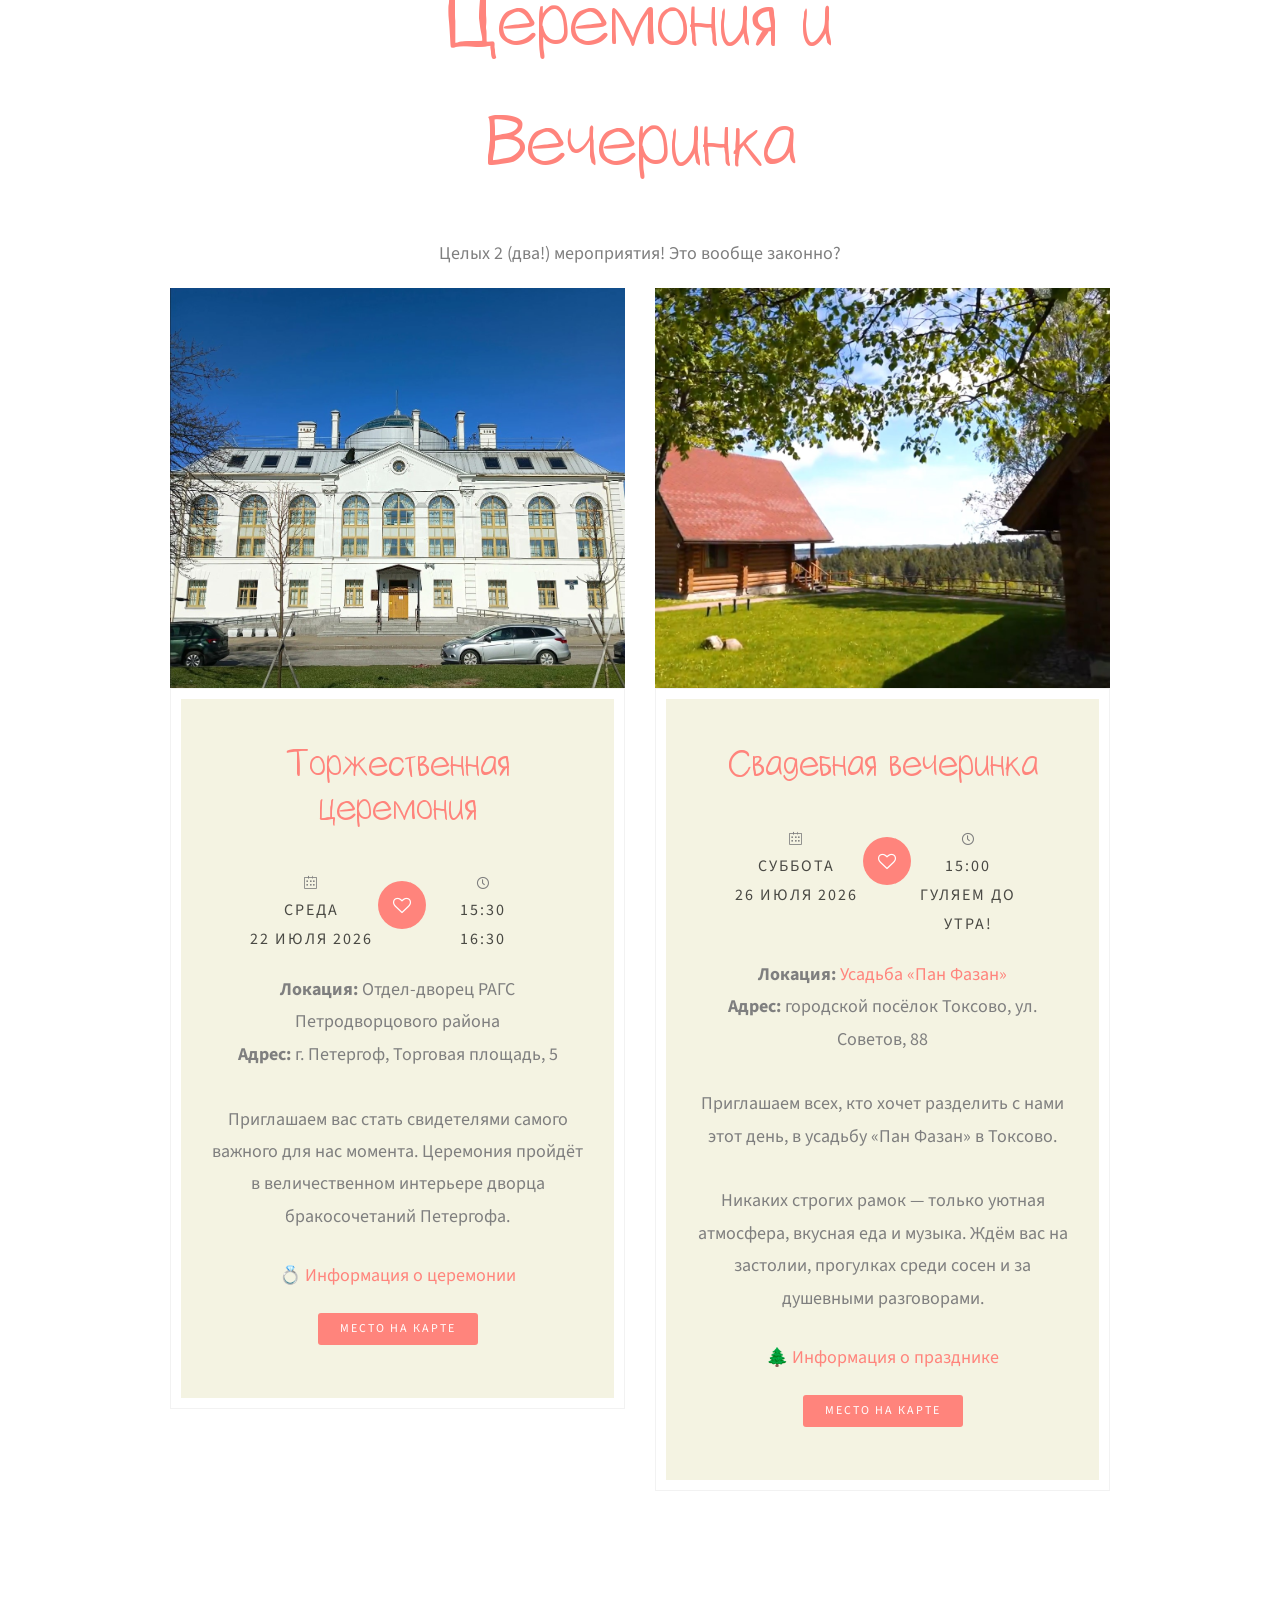
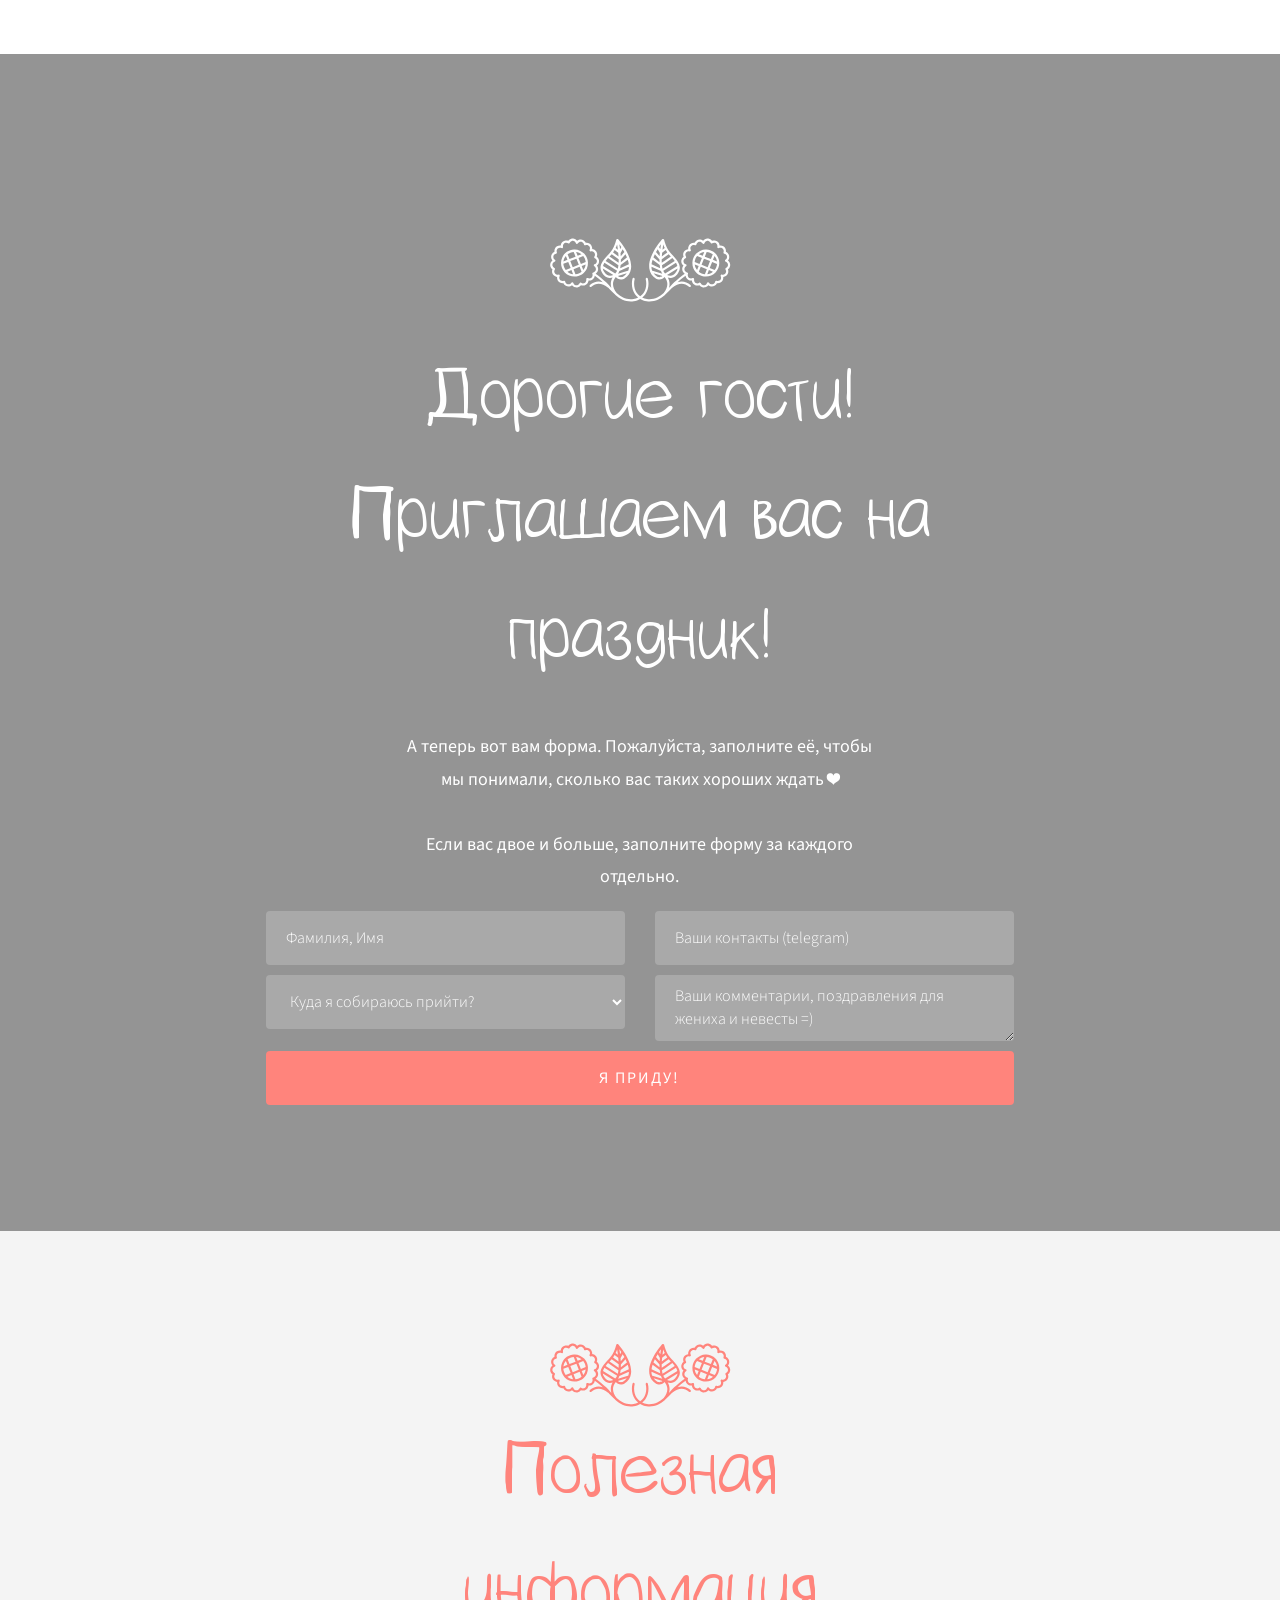
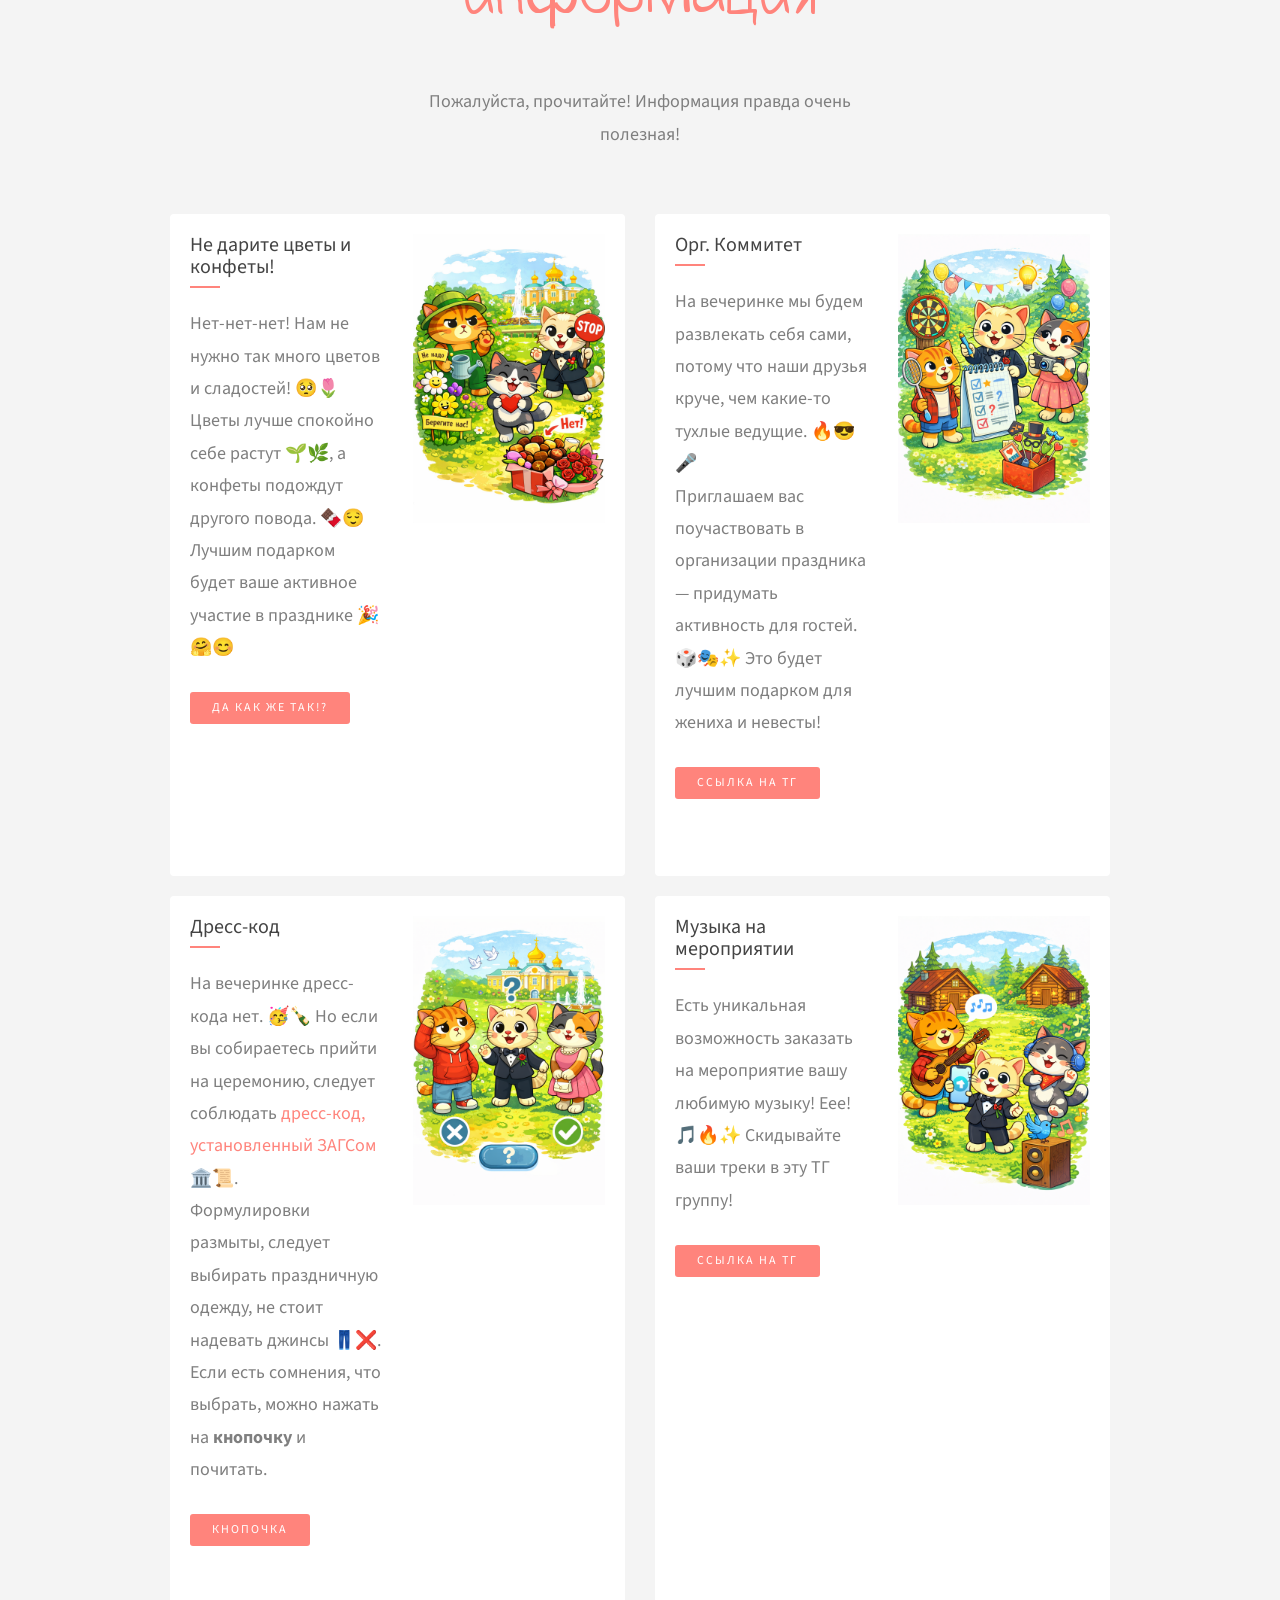
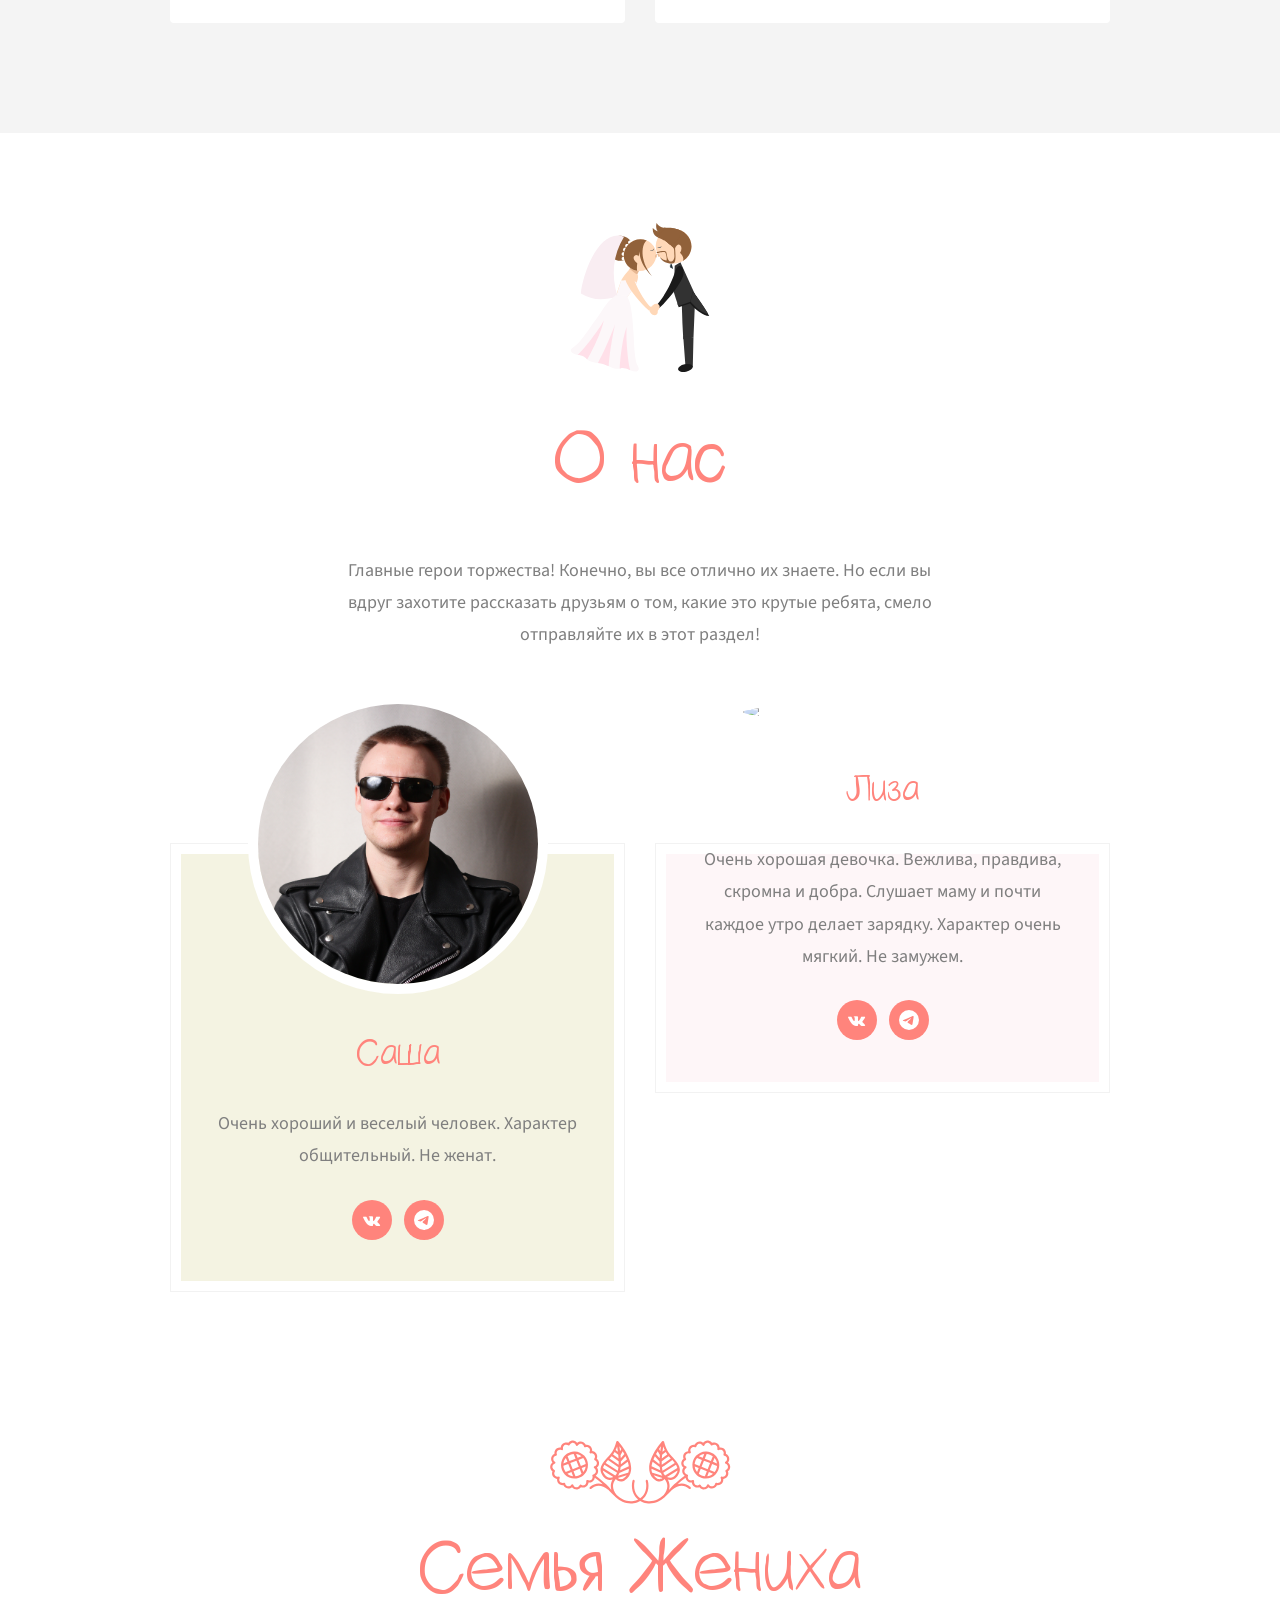
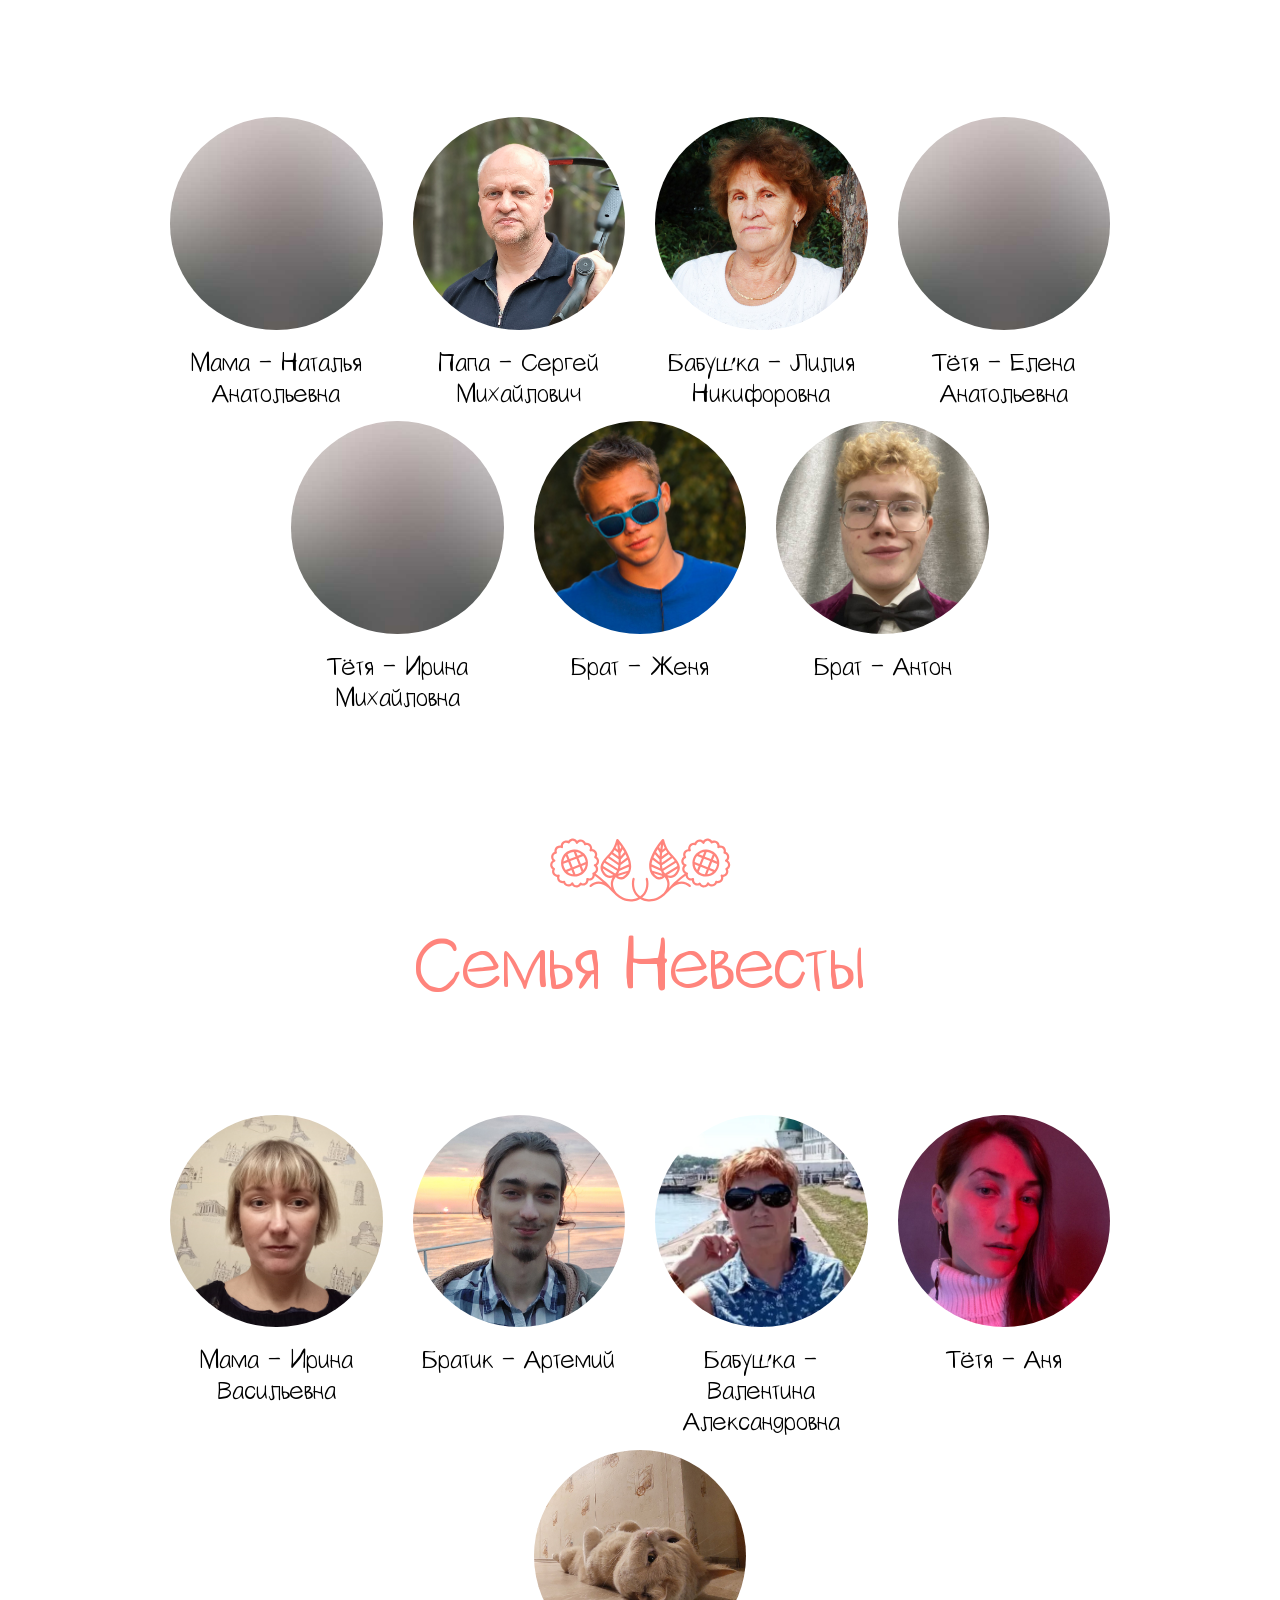
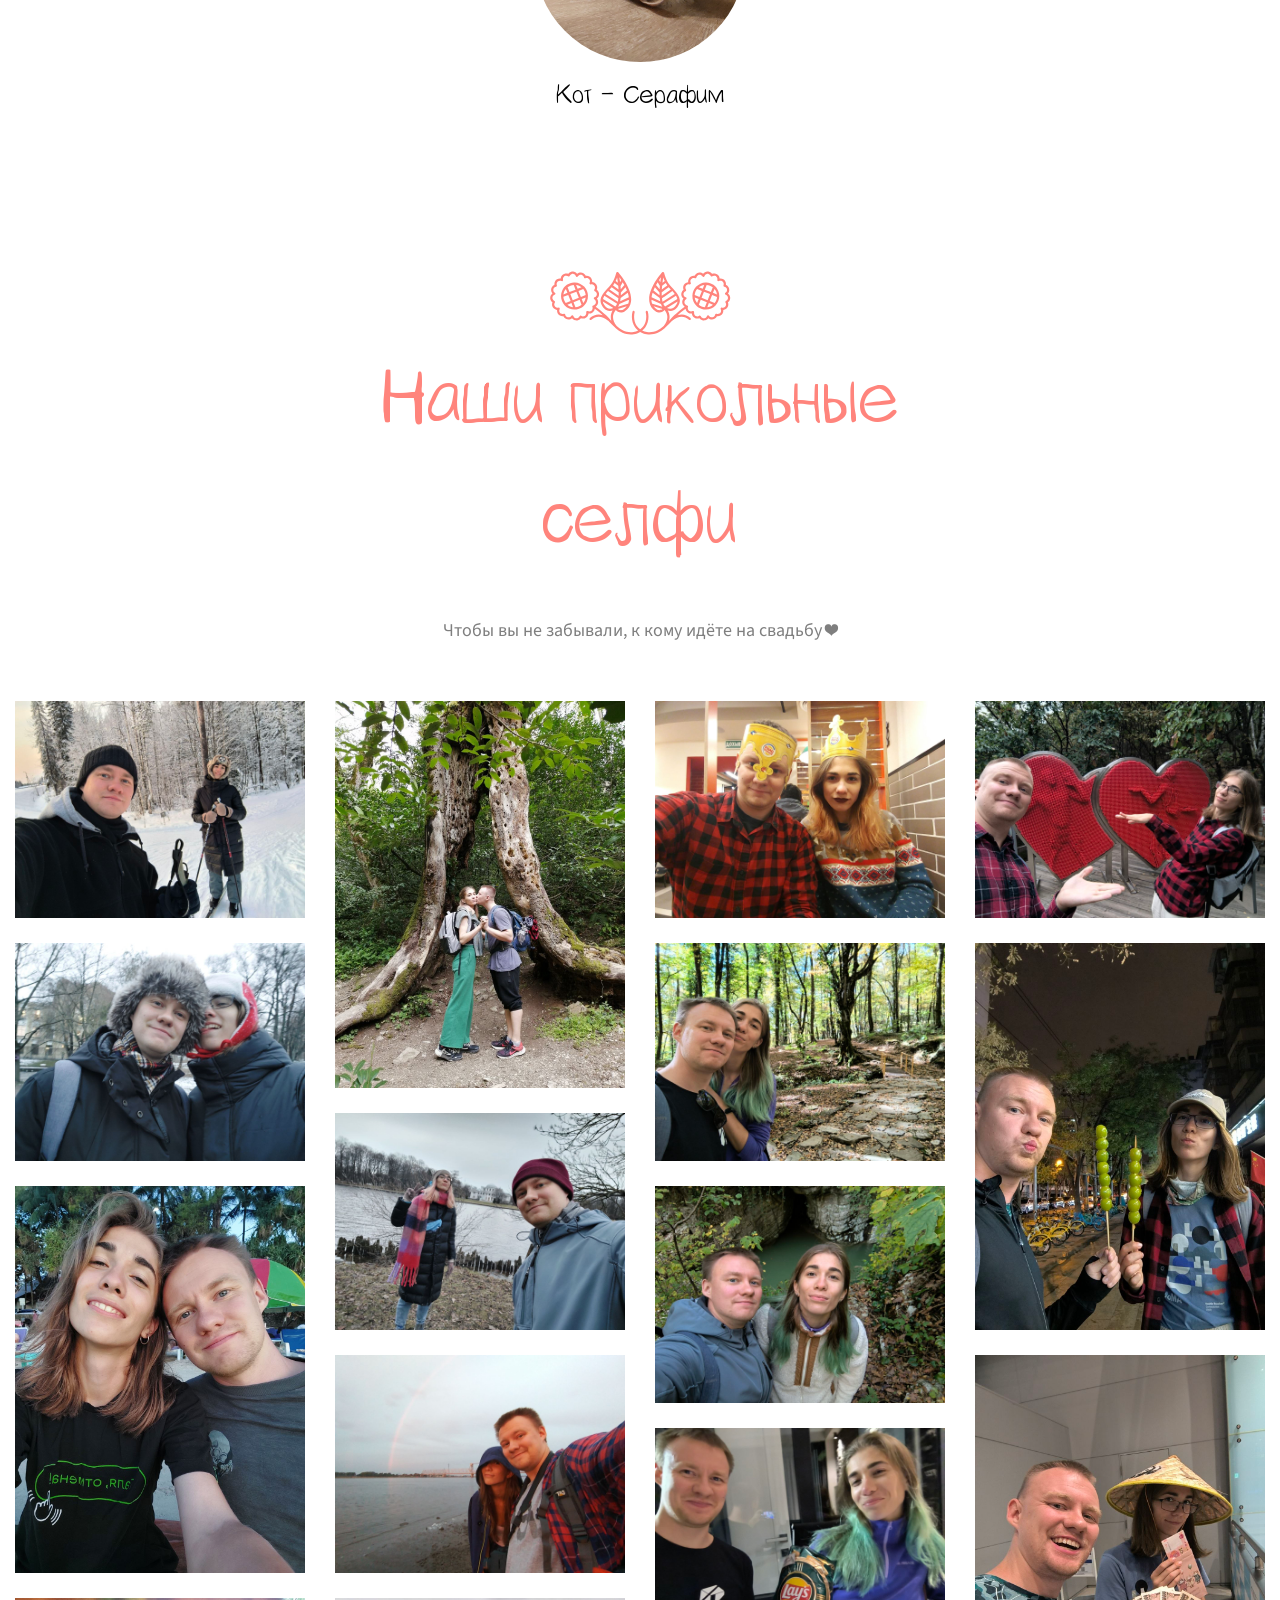
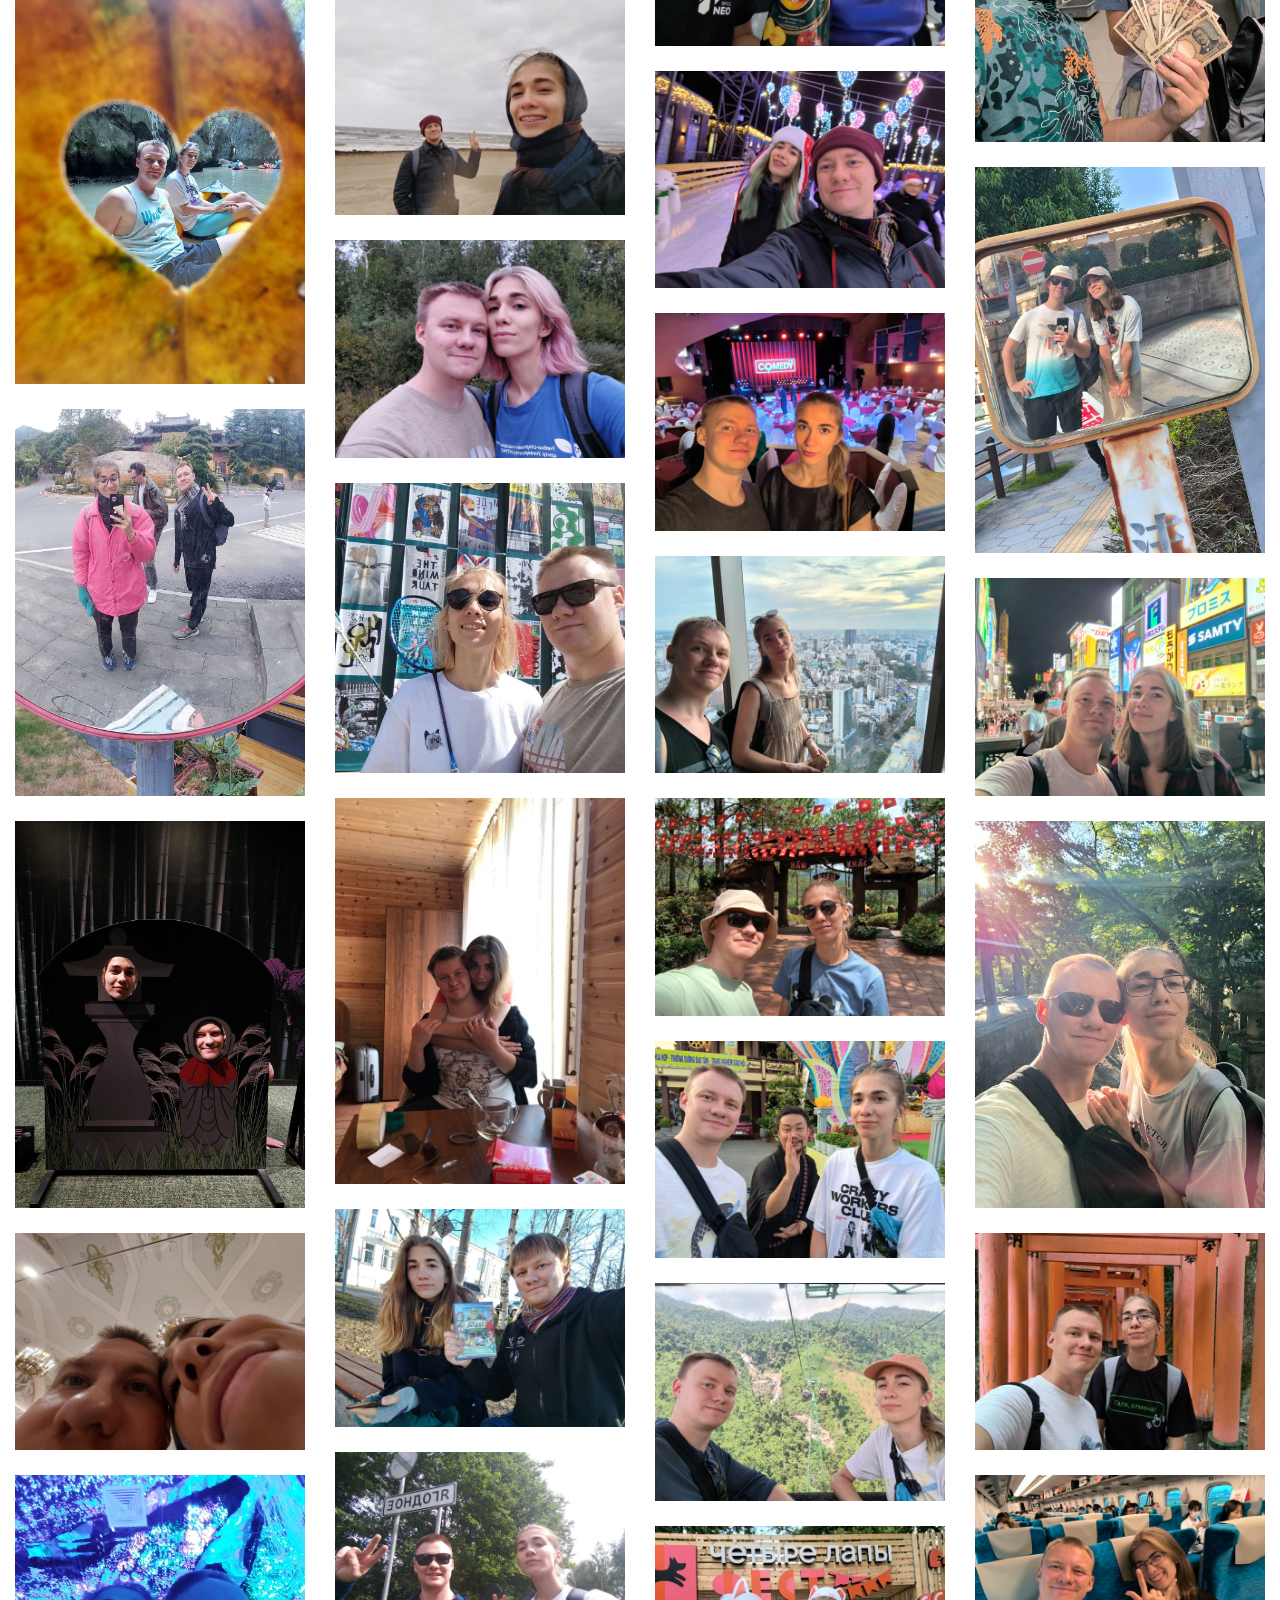
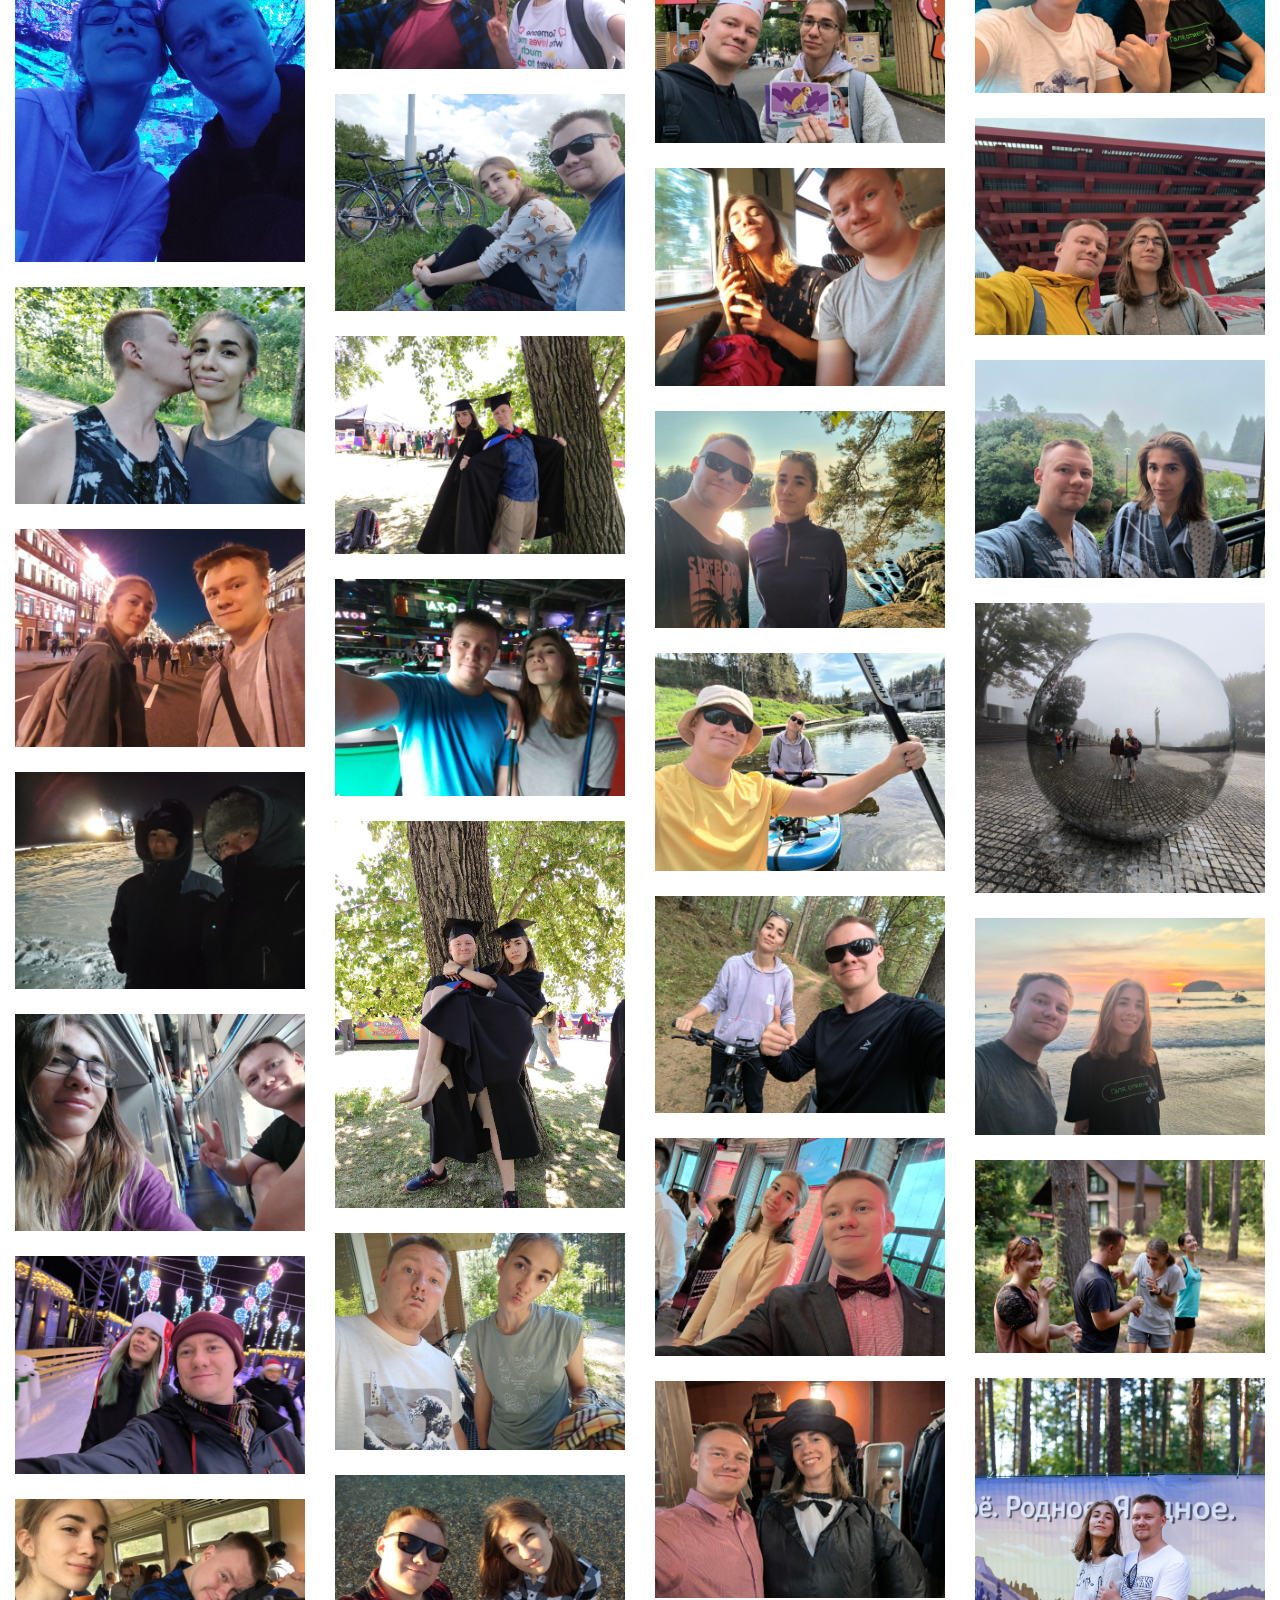
==== commit 92c44ee5: "add more photos" ====
--- a/project/index.html
+++ b/project/index.html
@@ -66,13 +66,13 @@
 	
 	<div class="qbootstrap-hero" data-section="home">
 		<div class="qbootstrap-overlay"></div>
-		<div class="qbootstrap-cover text-center" data-parallax="scroll" data-speed="0.5" data-image-src="images/together1.jpg">
+		<div class="qbootstrap-cover text-center" data-parallax="scroll" data-position="left center" data-speed="0.5" data-image-src="images/together2.jpg">
 			<div class="display-t">
 				<div class="display-tc">
 					<div class="container">
 						<div class="col-md-10 col-md-offset-1">
 							<div class="animate-box svg-sm colored">
-								<img src="images/flaticon/svg/004-nature.svg" class="svg">
+								<img src="images/flaticon/svg/004-nature.svg" class="svg mobile-hidden">
 								<h1 class="holder"><span>Свадьба</span></h1>
 								<h2>Лиза и Саша</h2>
 								<p>22.07.2026</p>
@@ -514,7 +514,7 @@
 			<div class="row">
 				<div class="col-md-6">
 					<div class="couple groom text-center animate-box">
-						<img src="images/Sasha.jpg" class="img-responsive">
+						<img src="images/sasha_serious.jpg" class="img-responsive">
 						<div class="desc">
 							<h2>Саша</h2>
 							<p>Очень хороший и веселый человек. Характер общительный. Не женат.</p>
@@ -529,7 +529,7 @@
 				</div>
 				<div class="col-md-6">
 					<div class="couple bride text-center animate-box">
-						<img src="images/Liza.jpg" class="img-responsive">
+						<img src="images/liza_serious.jpg" class="img-responsive">
 						<div class="desc">
 							<h2>Лиза</h2>
 							<p>Очень хорошая девочка. Вежлива, правдива, скромна и добра. Слушает маму и почти каждое утро делает зарядку. Характер очень мягкий. Не замужем.</p>
@@ -642,10 +642,17 @@
 				</div>
 				<div class="col-md-3 text-center animate-box">
 					<div class="groom-men">
-						<img src="images/groom-men-1.jpg" class="img-responsive">
+						<img src="images/sasha_relatives/dad.jpg" class="img-responsive">
 						<h3>Папа — Сергей Михайлович</h3>
 					</div>
 				</div>
+				<div class="col-md-3 text-center animate-box">
+					<div class="groom-men">
+						<img src="images/sasha_relatives/babushka.jpg" class="img-responsive">
+						<h3>Бабушка — Лилия Никифоровна</h3>
+					</div>
+				</div>
+
 				<div class="col-md-3 text-center animate-box">
 					<div class="groom-men">
 						<img src="images/groom-men-1.jpg" class="img-responsive">
@@ -660,14 +667,14 @@
 				</div>
 				<div class="col-md-3 text-center animate-box">
 					<div class="groom-men">
-						<img src="images/groom-men-1.jpg" class="img-responsive">
-						<h3>Брат — Антон</h3>
+						<img src="images/sasha_relatives/brat2.jpg" class="img-responsive">
+						<h3>Брат — Женя</h3>
 					</div>
 				</div>
 				<div class="col-md-3 text-center animate-box">
 					<div class="groom-men">
-						<img src="images/groom-men-1.jpg" class="img-responsive">
-						<h3>Брат — Женя</h3>
+						<img src="images/sasha_relatives/brat12.jpg" class="img-responsive">
+						<h3>Брат — Антон</h3>
 					</div>
 				</div>
 			</div>
@@ -682,31 +689,31 @@
 			<div class="row d-flex" style="justify-content: center;">
 				<div class="col-md-3 text-center animate-box">
 					<div class="groom-men">
-						<img src="images/bridesmaid-1.jpg" class="img-responsive">
+						<img src="images/liza_relatives/mom.jpg" class="img-responsive">
 						<h3>Мама — Ирина Васильевна</h3>
 					</div>
 				</div>
 				<div class="col-md-3 text-center animate-box">
 					<div class="groom-men">
-						<img src="images/bridesmaid-1.jpg" class="img-responsive">
+						<img src="images/liza_relatives/brat.jpg" class="img-responsive">
 						<h3>Братик — Артемий</h3>
 					</div>
 				</div>
 				<div class="col-md-3 text-center animate-box">
 					<div class="groom-men">
-						<img src="images/bridesmaid-1.jpg" class="img-responsive">
+						<img src="images/liza_relatives/babushka.jpg" class="img-responsive">
 						<h3>Бабушка — Валентина Александровна</h3>
 					</div>
 				</div>
 				<div class="col-md-3 text-center animate-box">
 					<div class="groom-men">
-						<img src="images/bridesmaid-1.jpg" class="img-responsive">
+						<img src="images/liza_relatives/tetya.jpg" class="img-responsive">
 						<h3>Тётя — Аня</h3>
 					</div>
 				</div>
 				<div class="col-md-3 text-center animate-box">
 					<div class="groom-men">
-						<img src="images/bridesmaid-1.jpg" class="img-responsive">
+						<img src="images/liza_relatives/cat.jpg" class="img-responsive">
 						<h3>Кот — Серафим</h3>
 					</div>
 				</div>
--- a/project/css/style.css
+++ b/project/css/style.css
@@ -1276,6 +1276,13 @@
   }
 }
 
+@media screen and (max-width: 767px) {
+  .mobile-hidden {
+    visibility: hidden !important;
+  }
+}
+
+
 @media screen and (min-width: 480px) {
   .mobile-only-press {
     display: none !important;
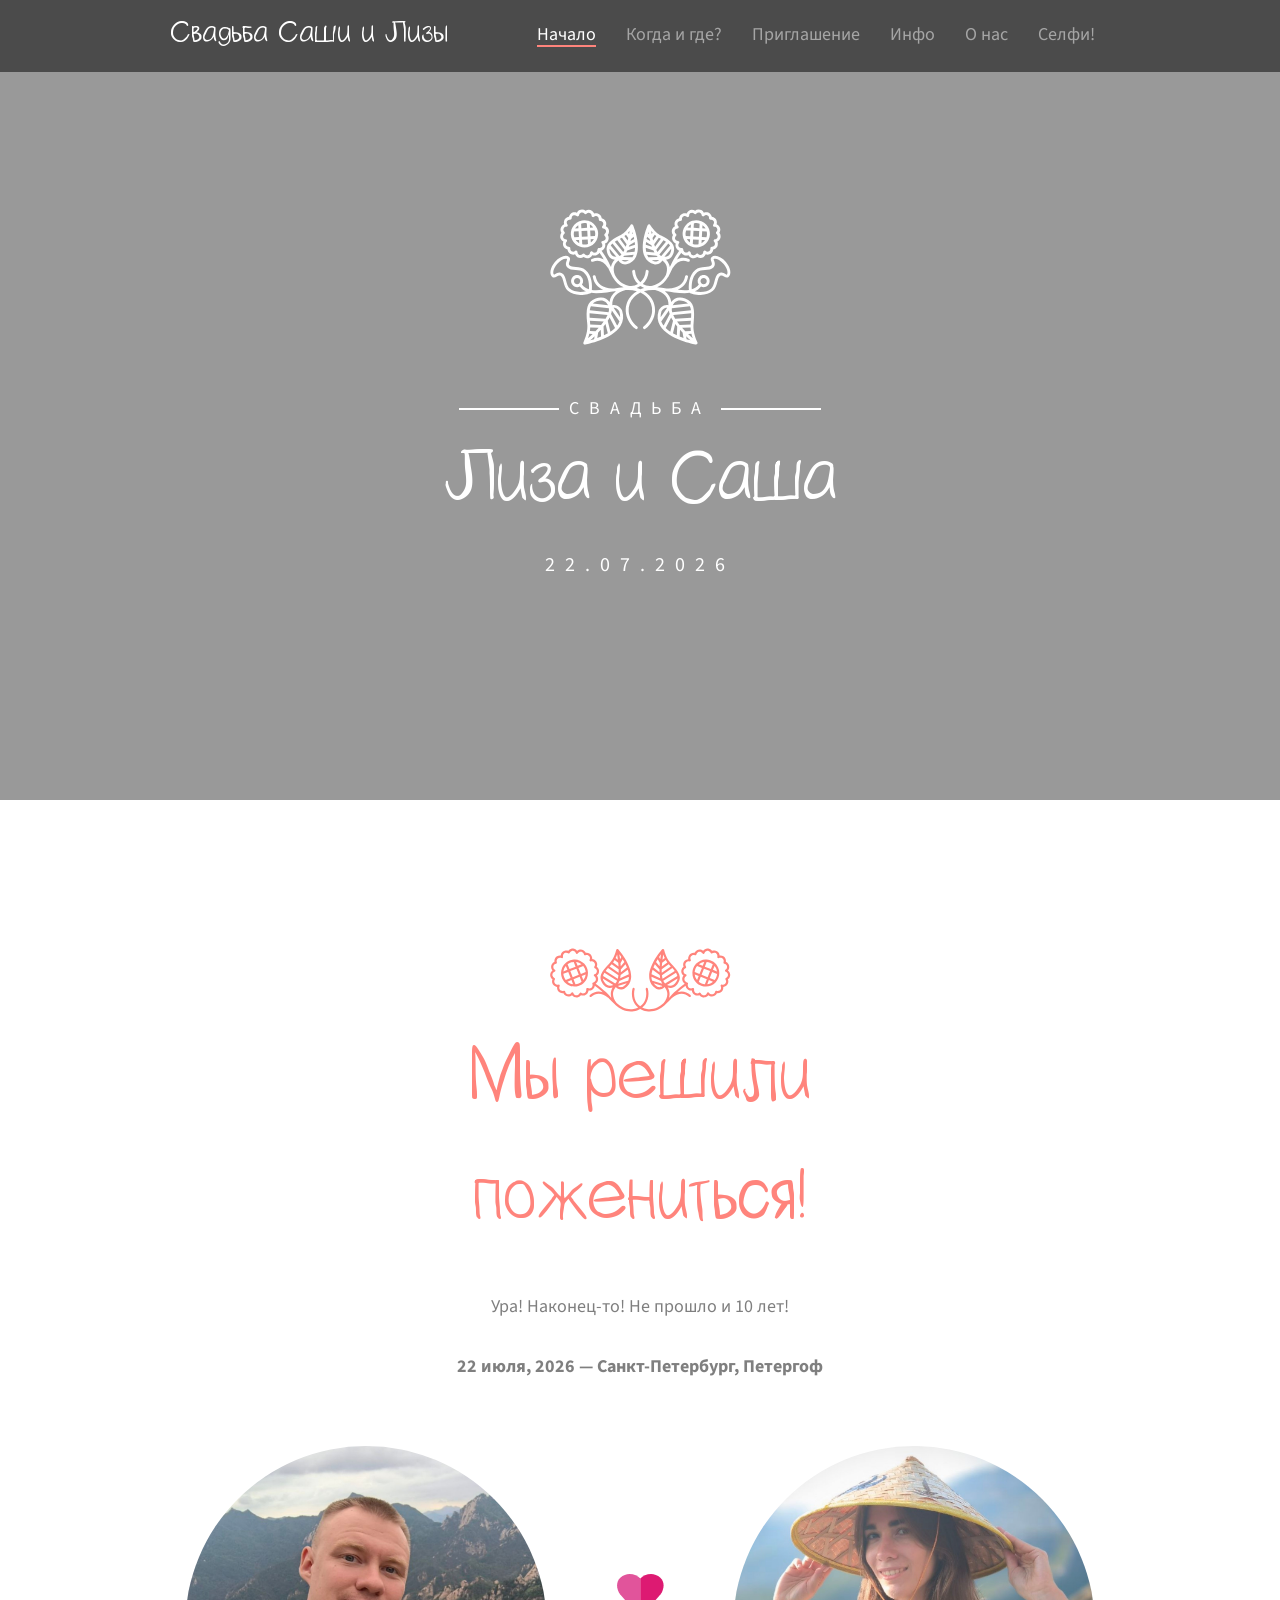
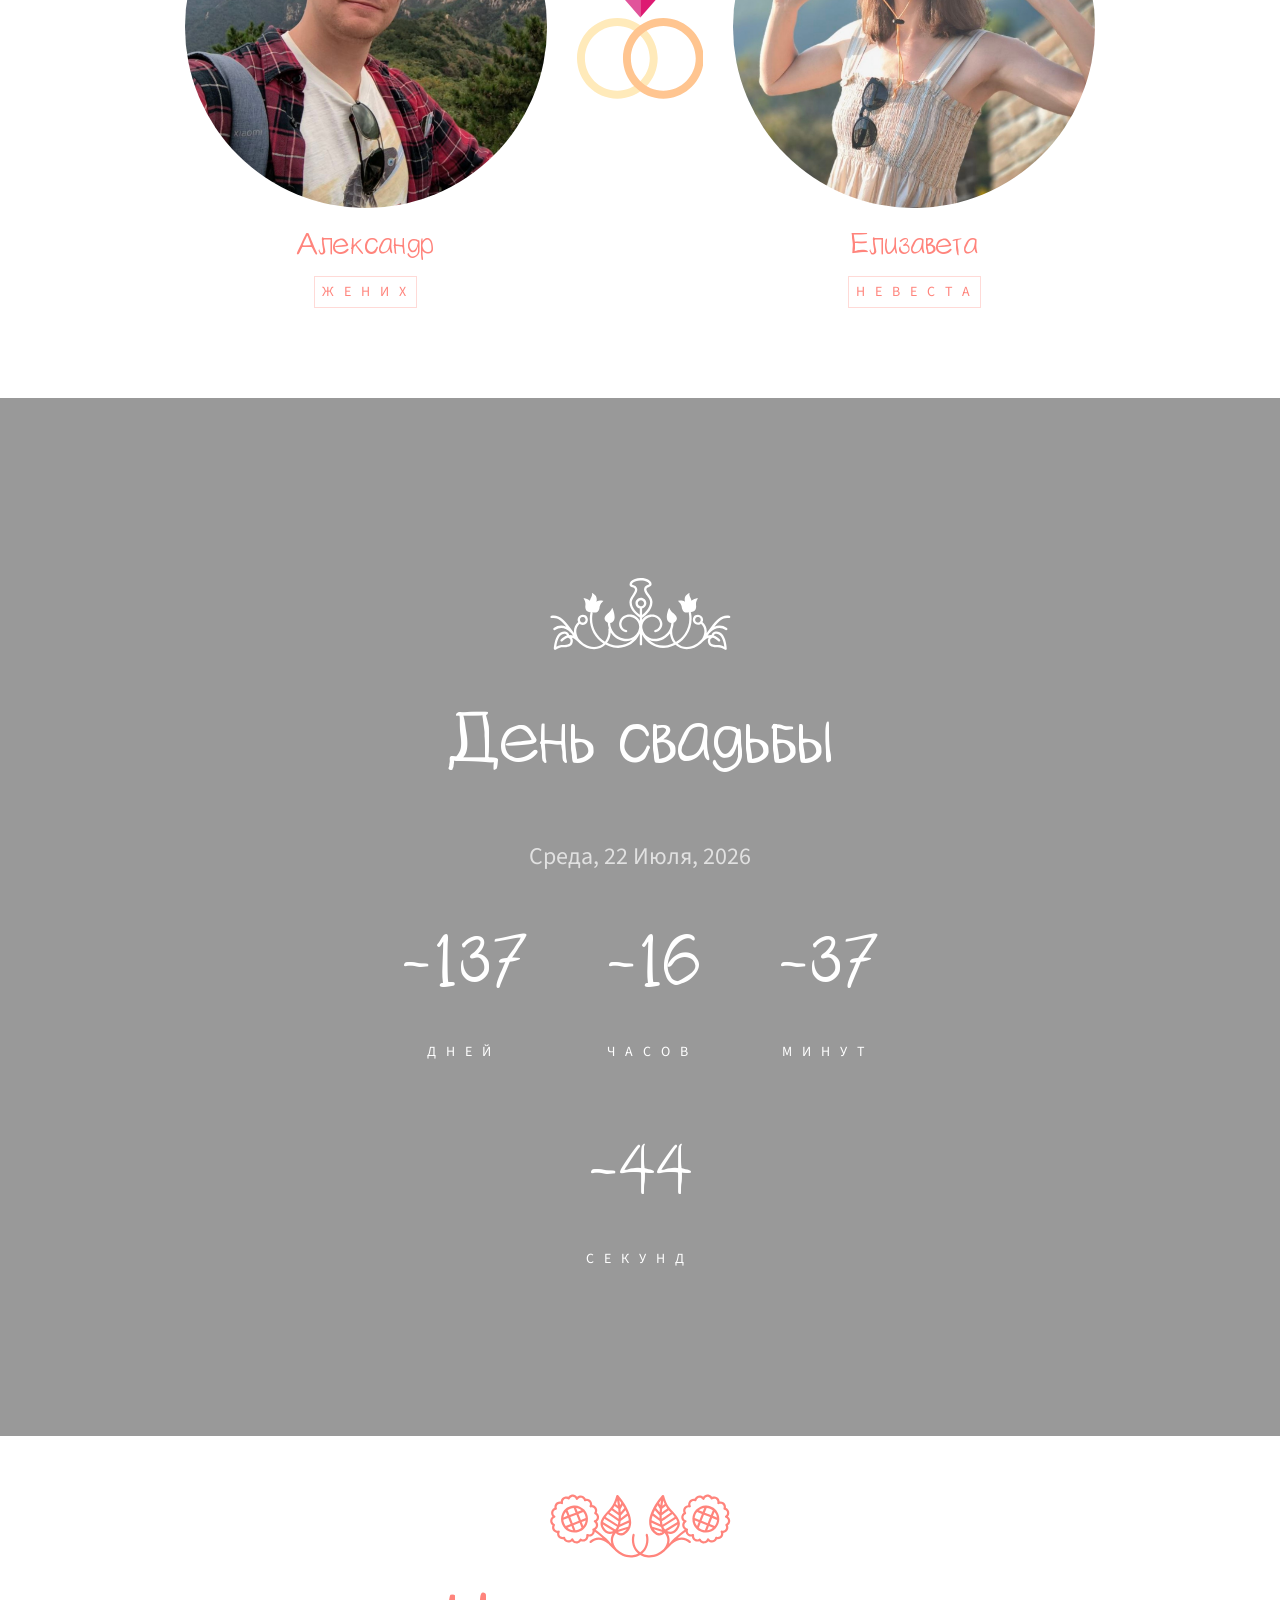
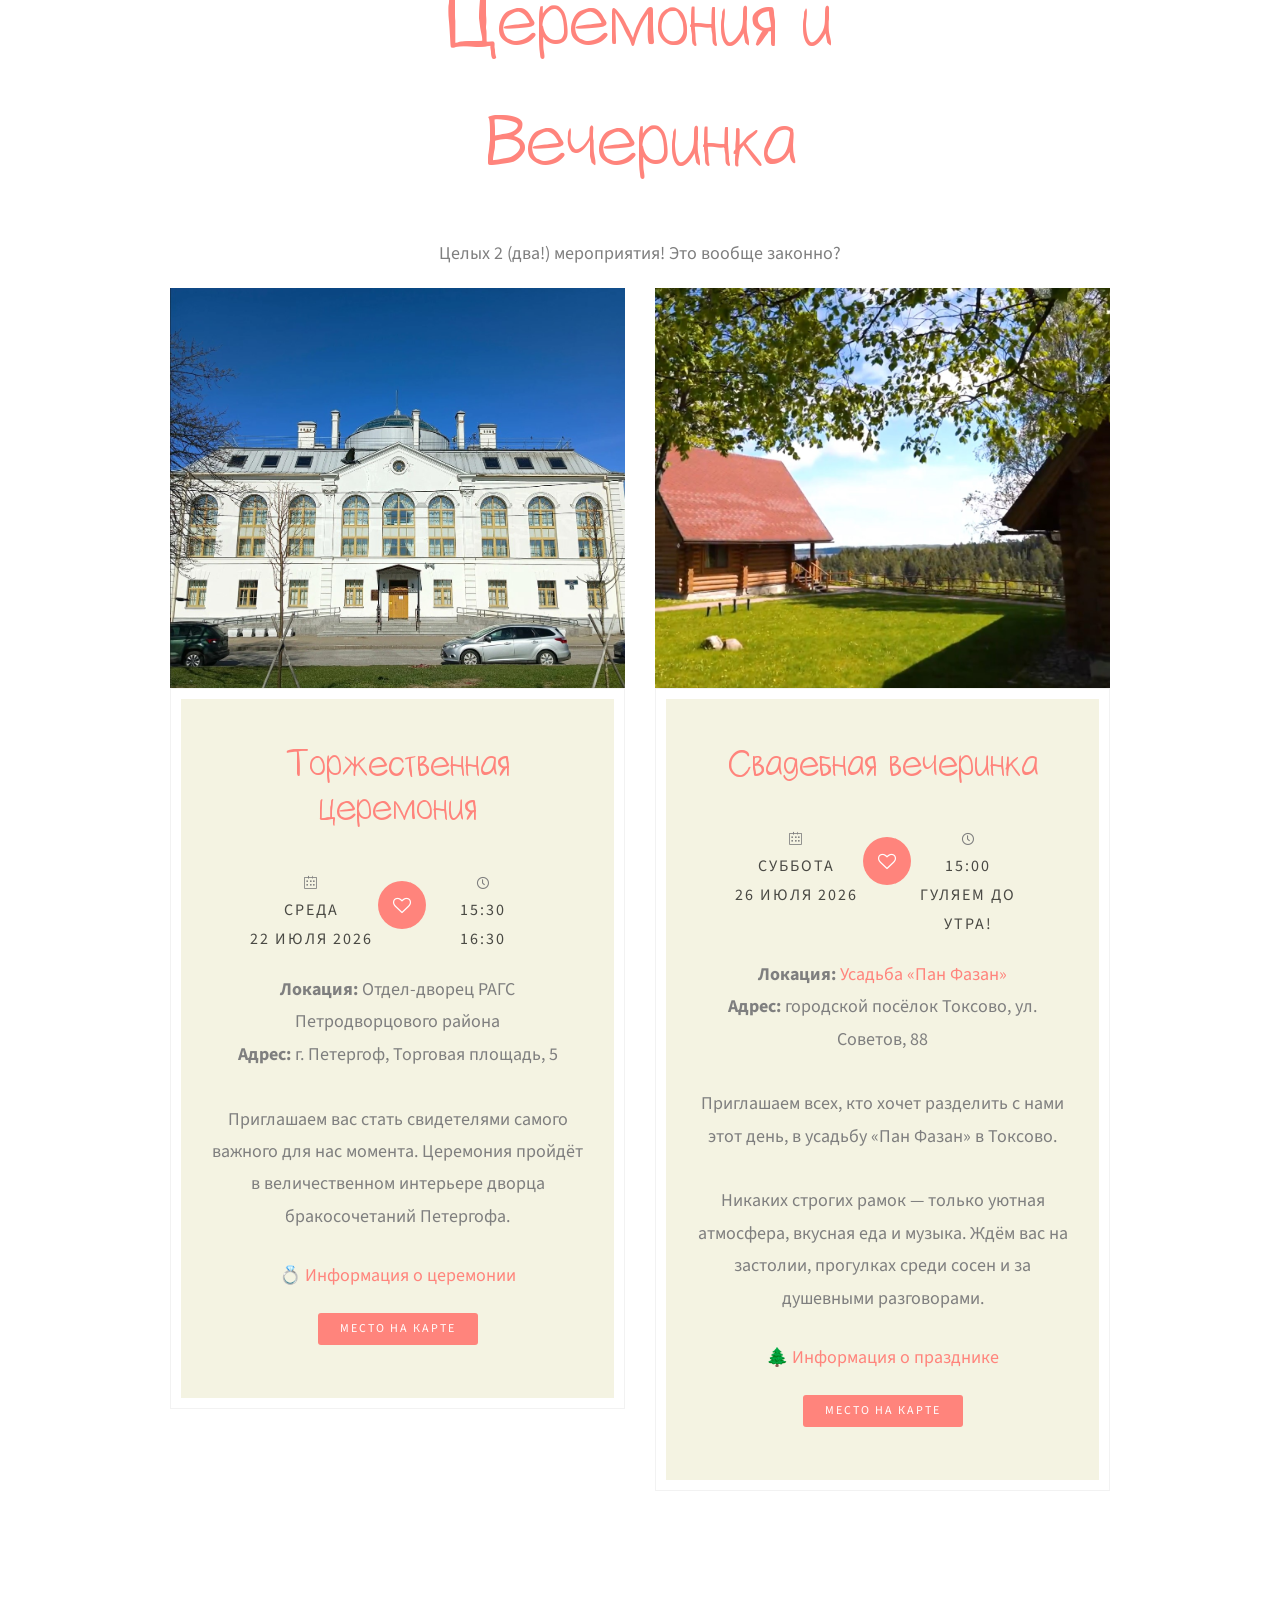
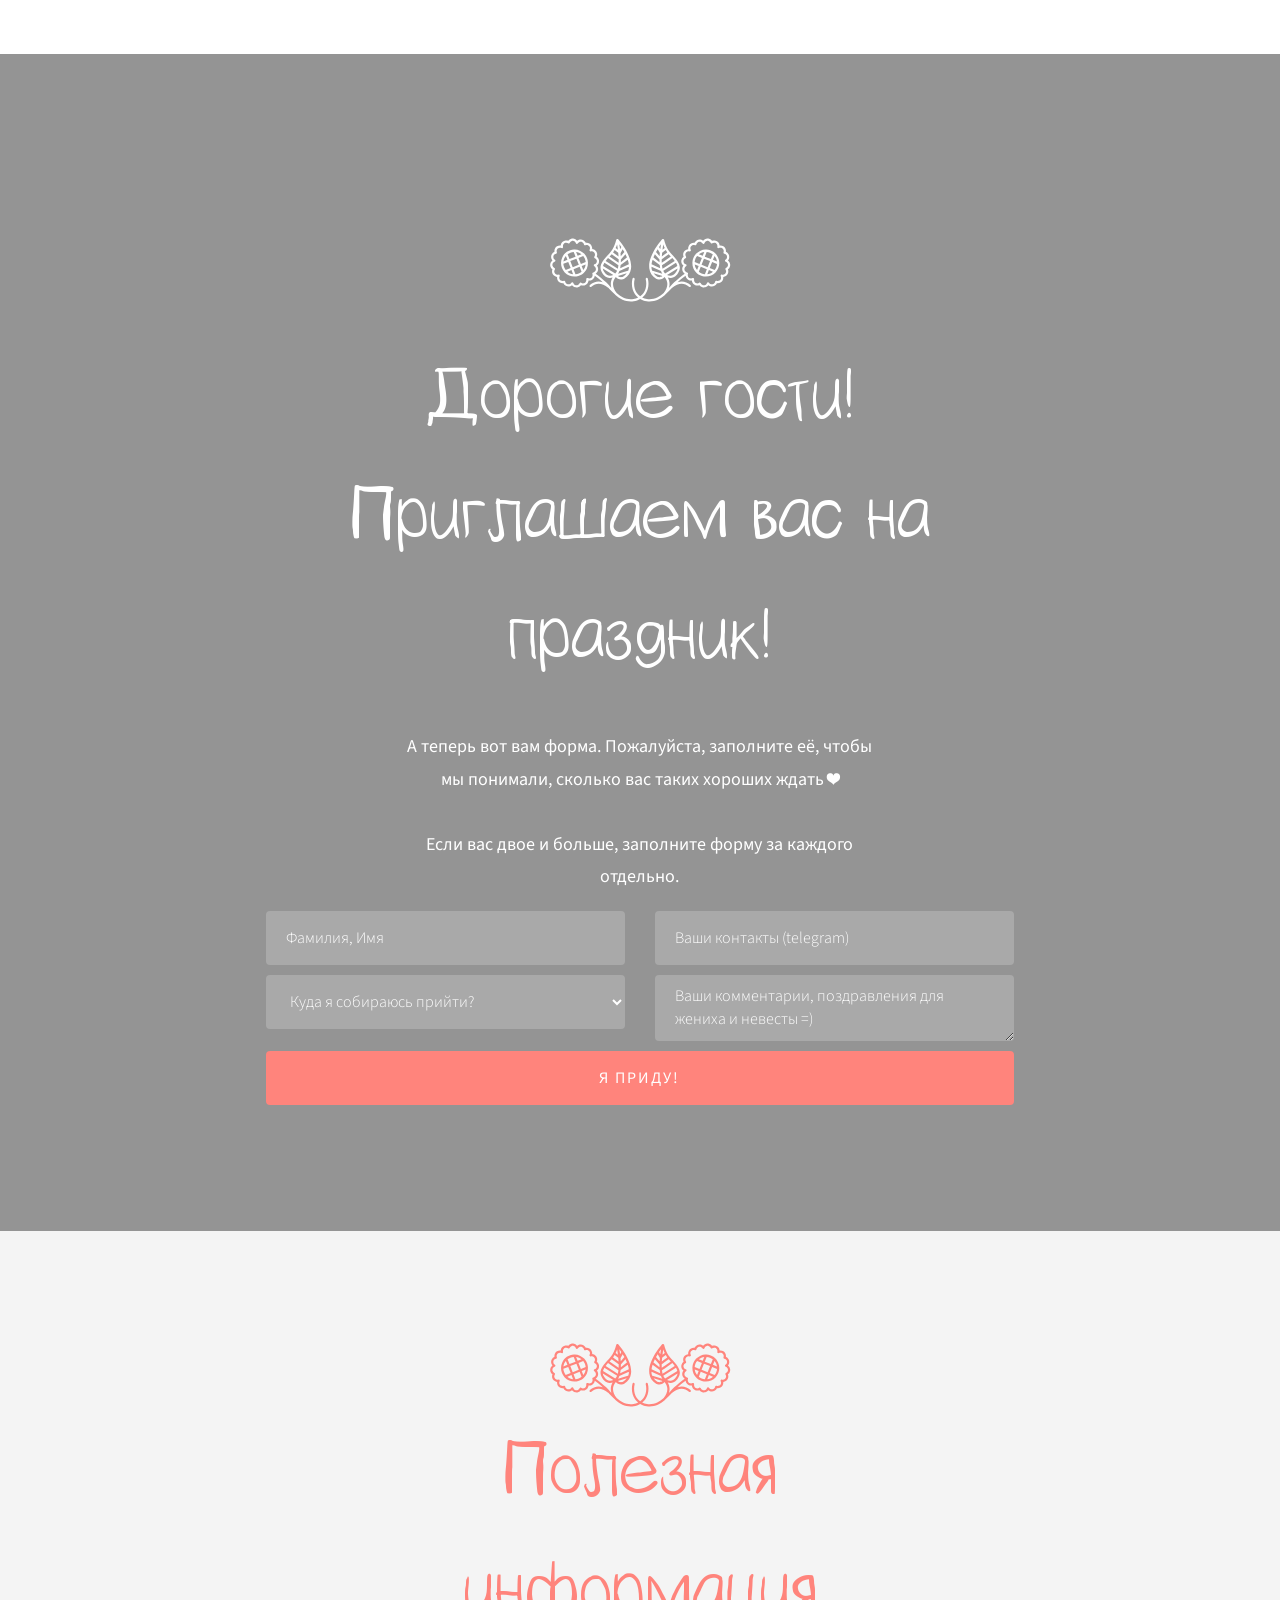
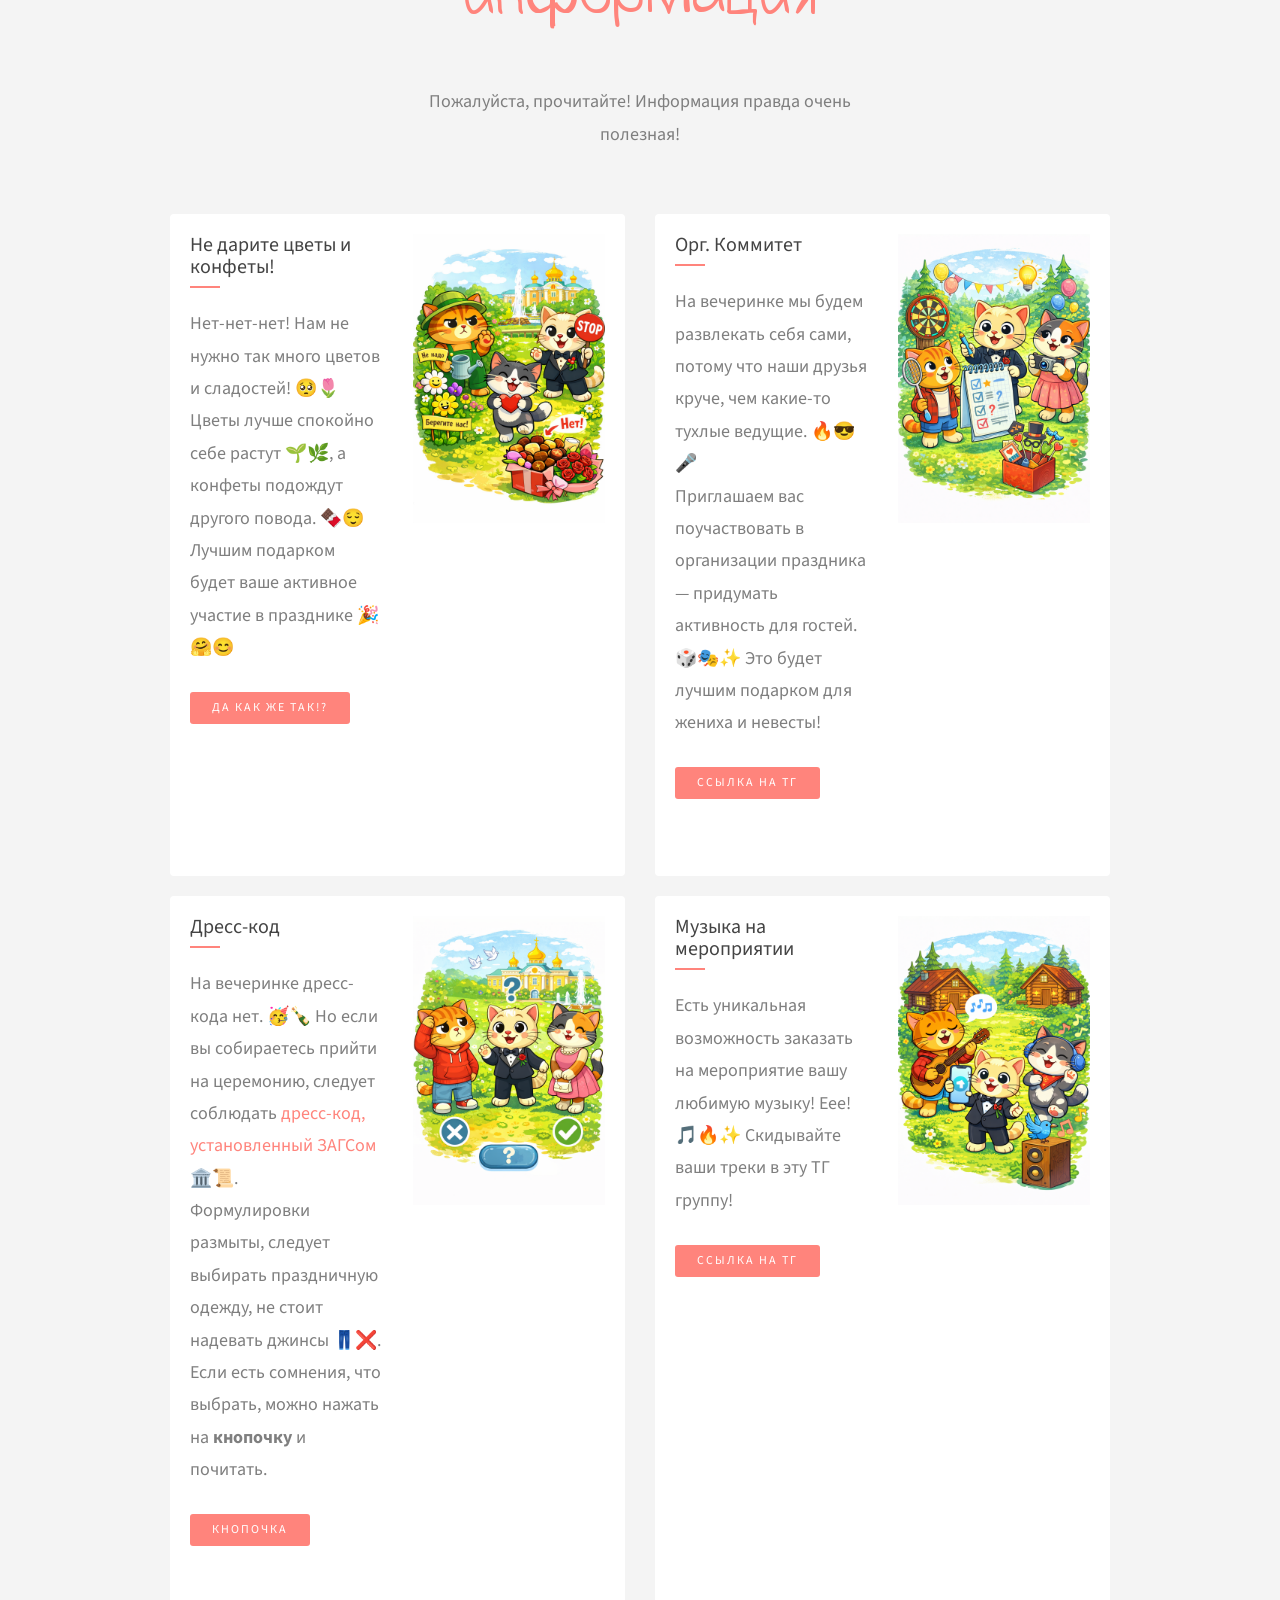
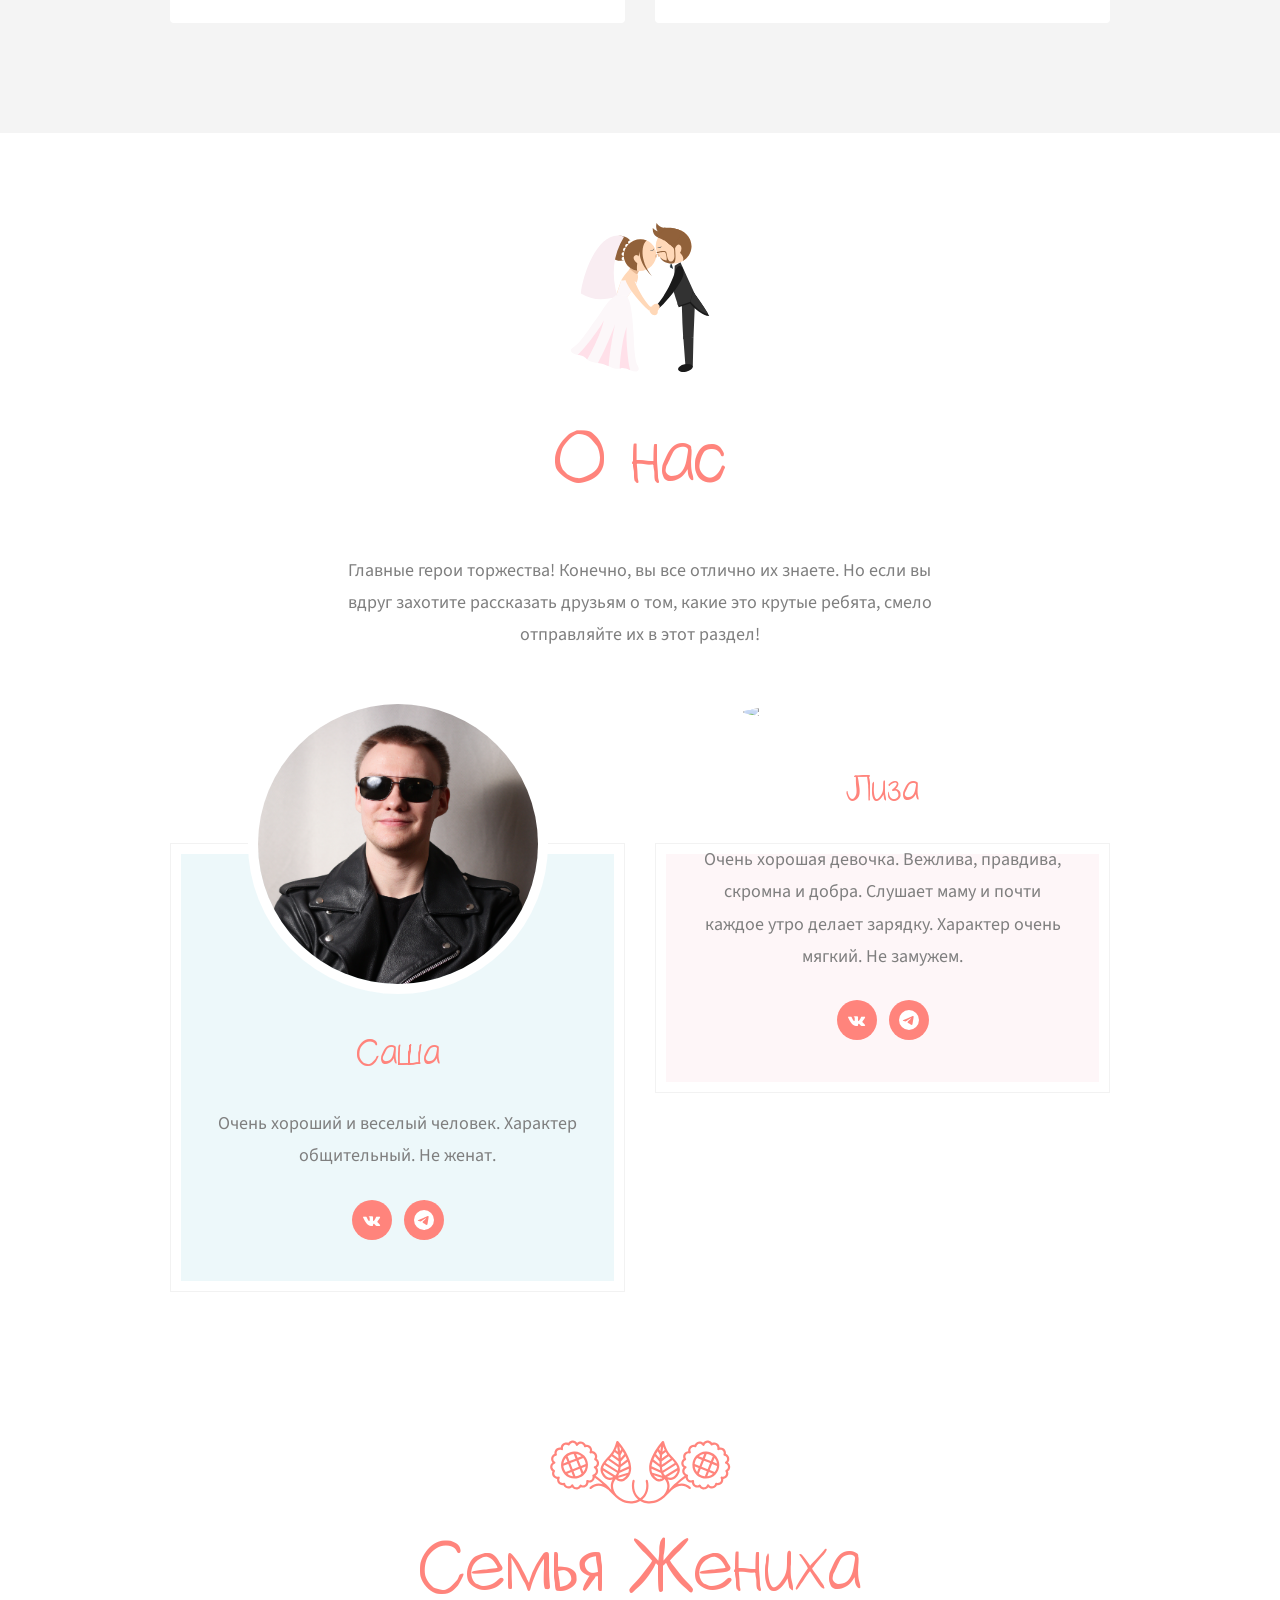
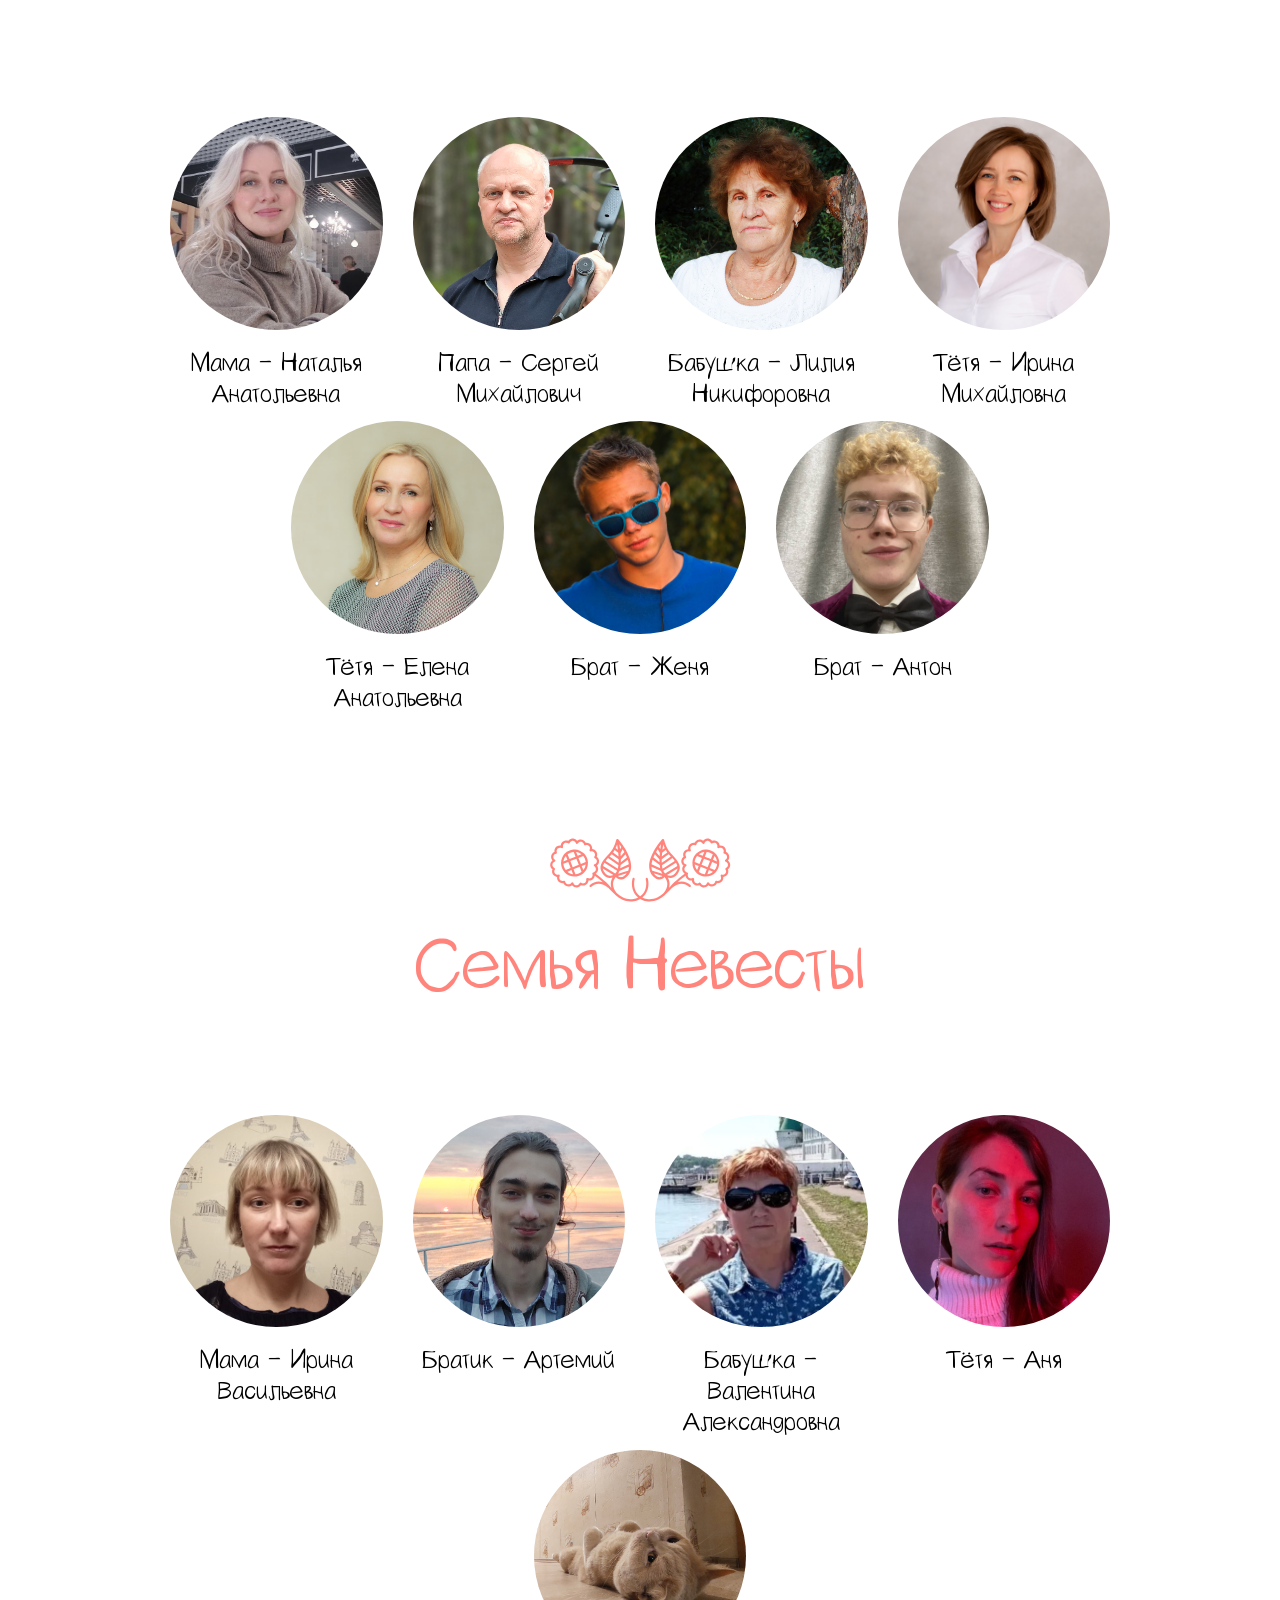
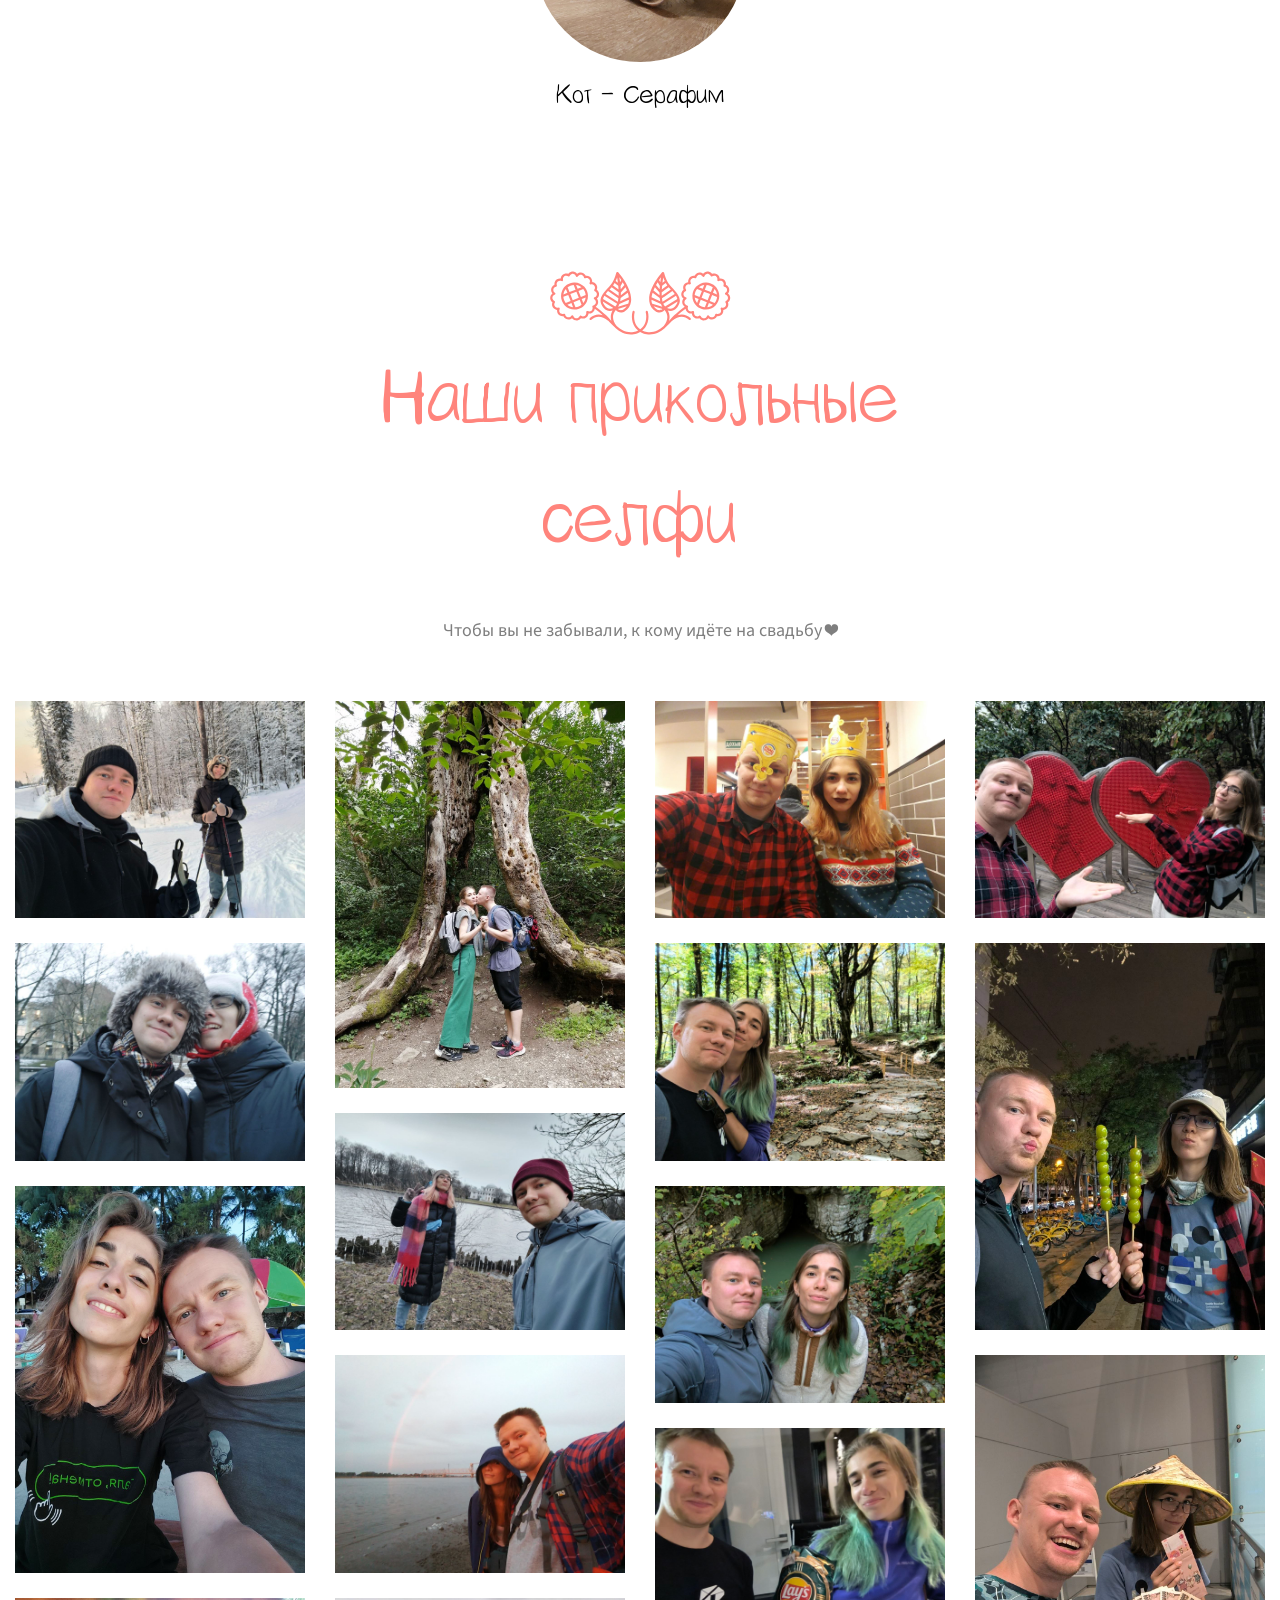
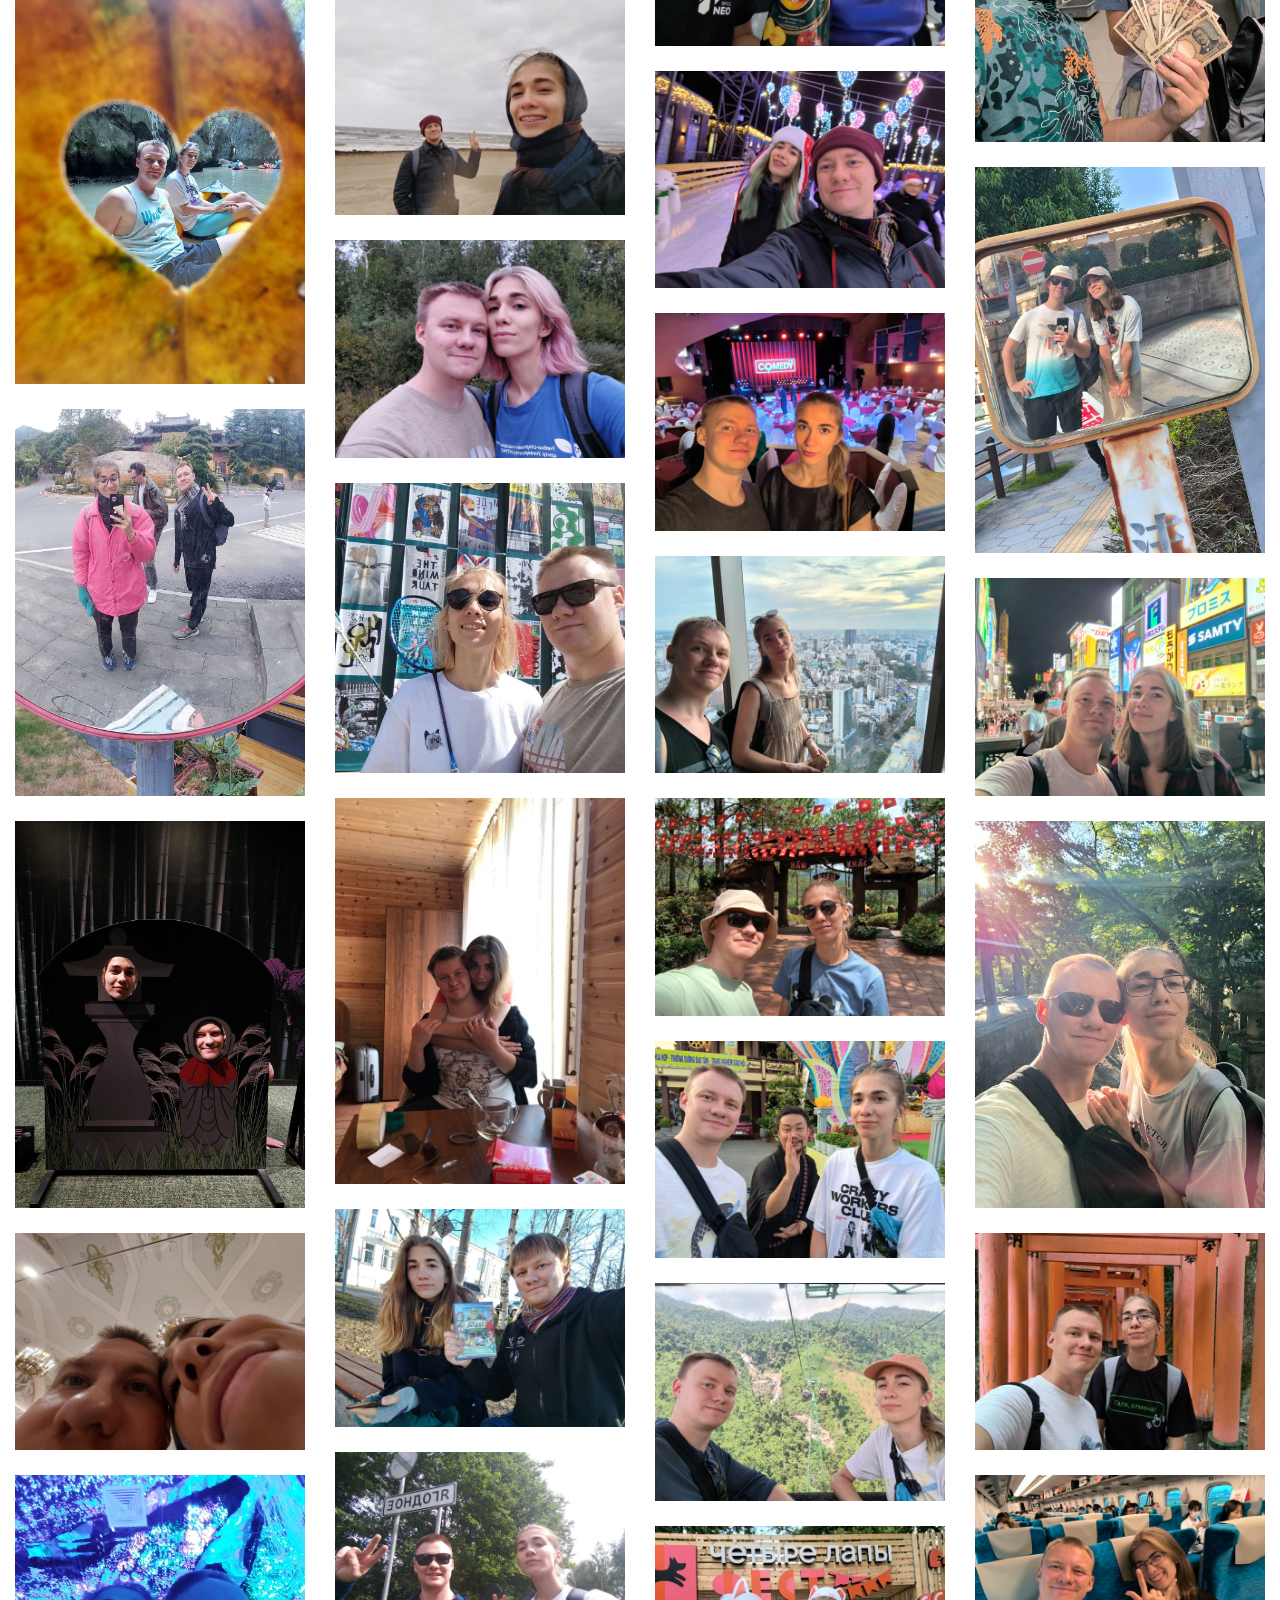
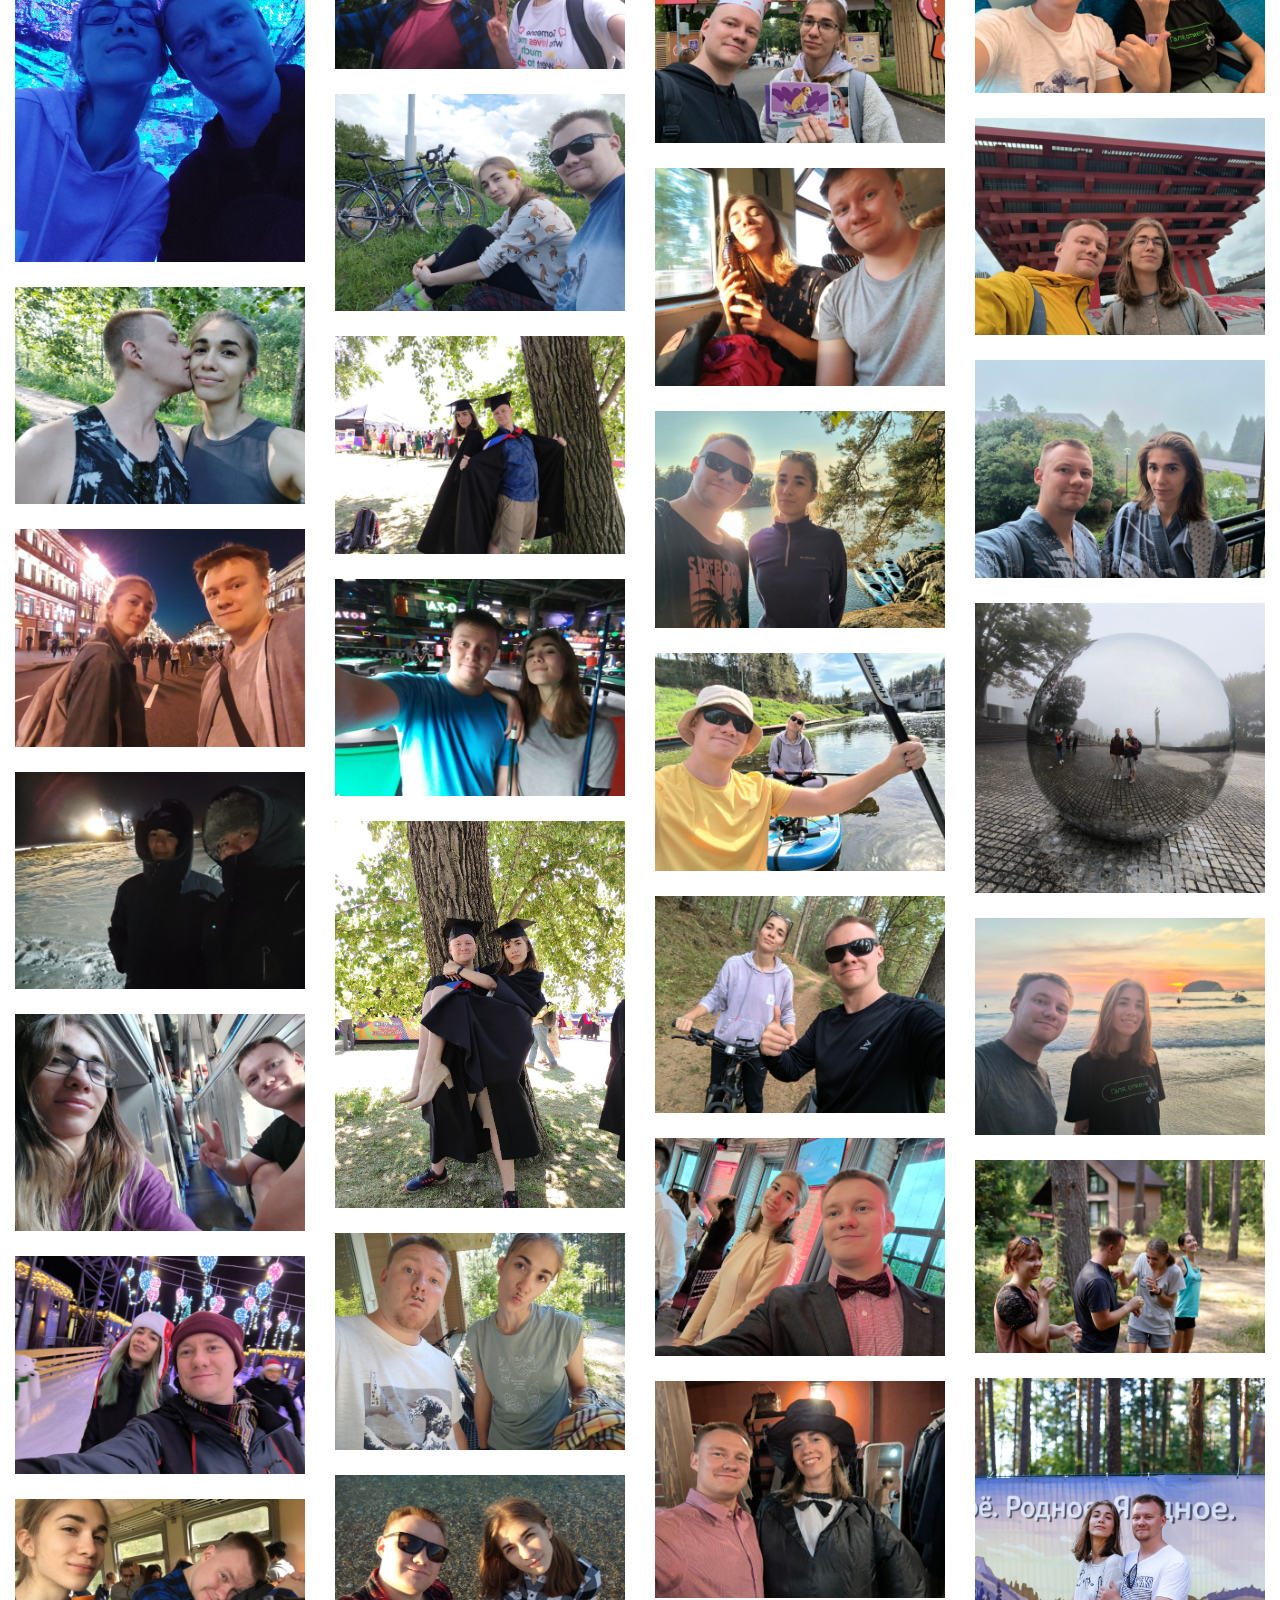
==== commit 18abf943: "add more photos" ====
--- a/project/index.html
+++ b/project/index.html
@@ -636,8 +636,8 @@
 			<div class="row d-flex row-bottom-padded-lg" style="justify-content: center;">
 				<div class="col-md-3 text-center animate-box">
 					<div class="groom-men">
-						<img src="images/groom-men-1.jpg" class="img-responsive">
-						<h3 style="margin: 0;">Мама — Наталья Анатольевна</h3>
+						<img src="images/sasha_relatives/mom.jpg" class="img-responsive">
+						<h3>Мама — Наталья Анатольевна</h3>
 					</div>
 				</div>
 				<div class="col-md-3 text-center animate-box">
@@ -652,17 +652,16 @@
 						<h3>Бабушка — Лилия Никифоровна</h3>
 					</div>
 				</div>
-
 				<div class="col-md-3 text-center animate-box">
 					<div class="groom-men">
-						<img src="images/groom-men-1.jpg" class="img-responsive">
-						<h3>Тётя — Елена Анатольевна</h3>
+						<img src="images/sasha_relatives/tetya2.png" class="img-responsive">
+						<h3>Тётя — Ирина Михайловна</h3>
 					</div>
 				</div>
 				<div class="col-md-3 text-center animate-box">
 					<div class="groom-men">
-						<img src="images/groom-men-1.jpg" class="img-responsive">
-						<h3>Тётя — Ирина Михайловна</h3>
+						<img src="images/sasha_relatives/tetya1.jpg" class="img-responsive">
+						<h3>Тётя — Елена Анатольевна</h3>
 					</div>
 				</div>
 				<div class="col-md-3 text-center animate-box">
--- a/project/css/style.css
+++ b/project/css/style.css
@@ -766,9 +766,10 @@
   left: 10px;
   right: 10px;
   content: '';
-  background: #f4f3e2;
+  background: #edf8fa;
   z-index: -1;
 }
+
 .couple.bride {
   position: relative;
   z-index: 0;
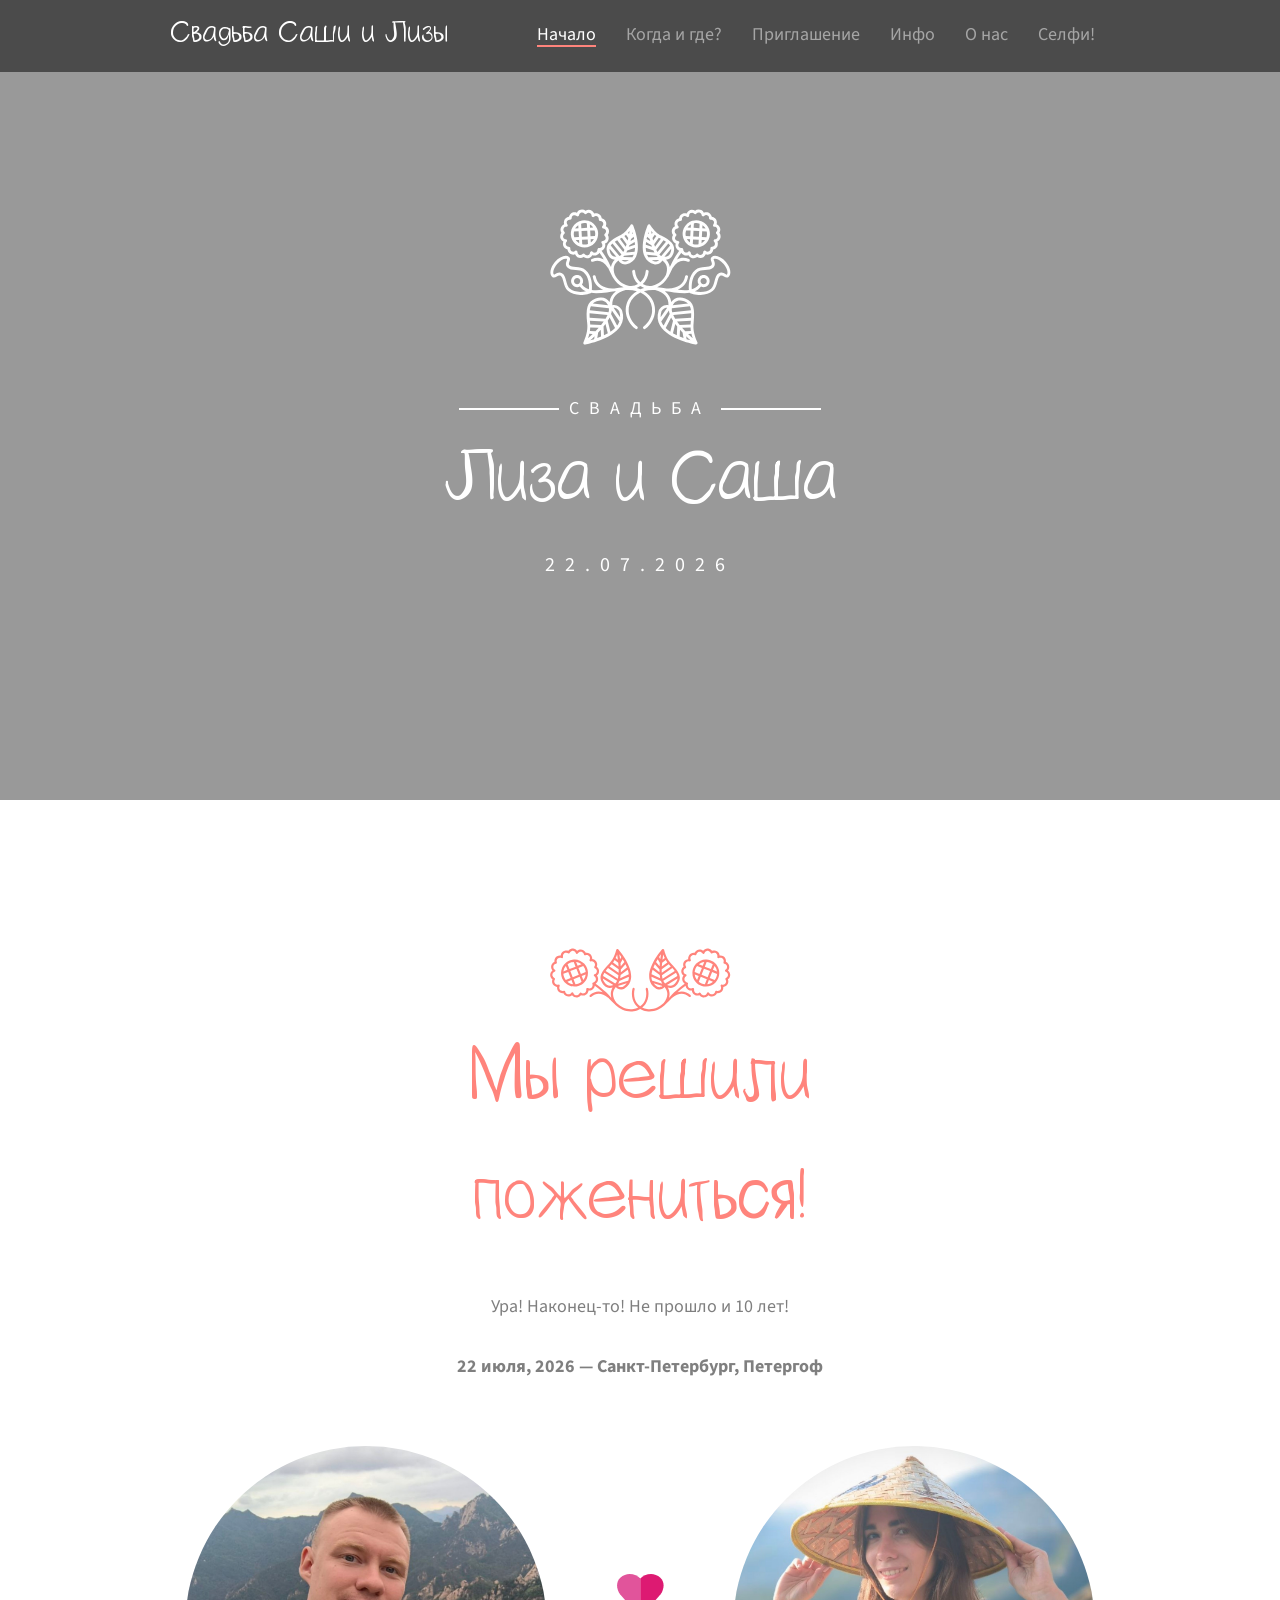
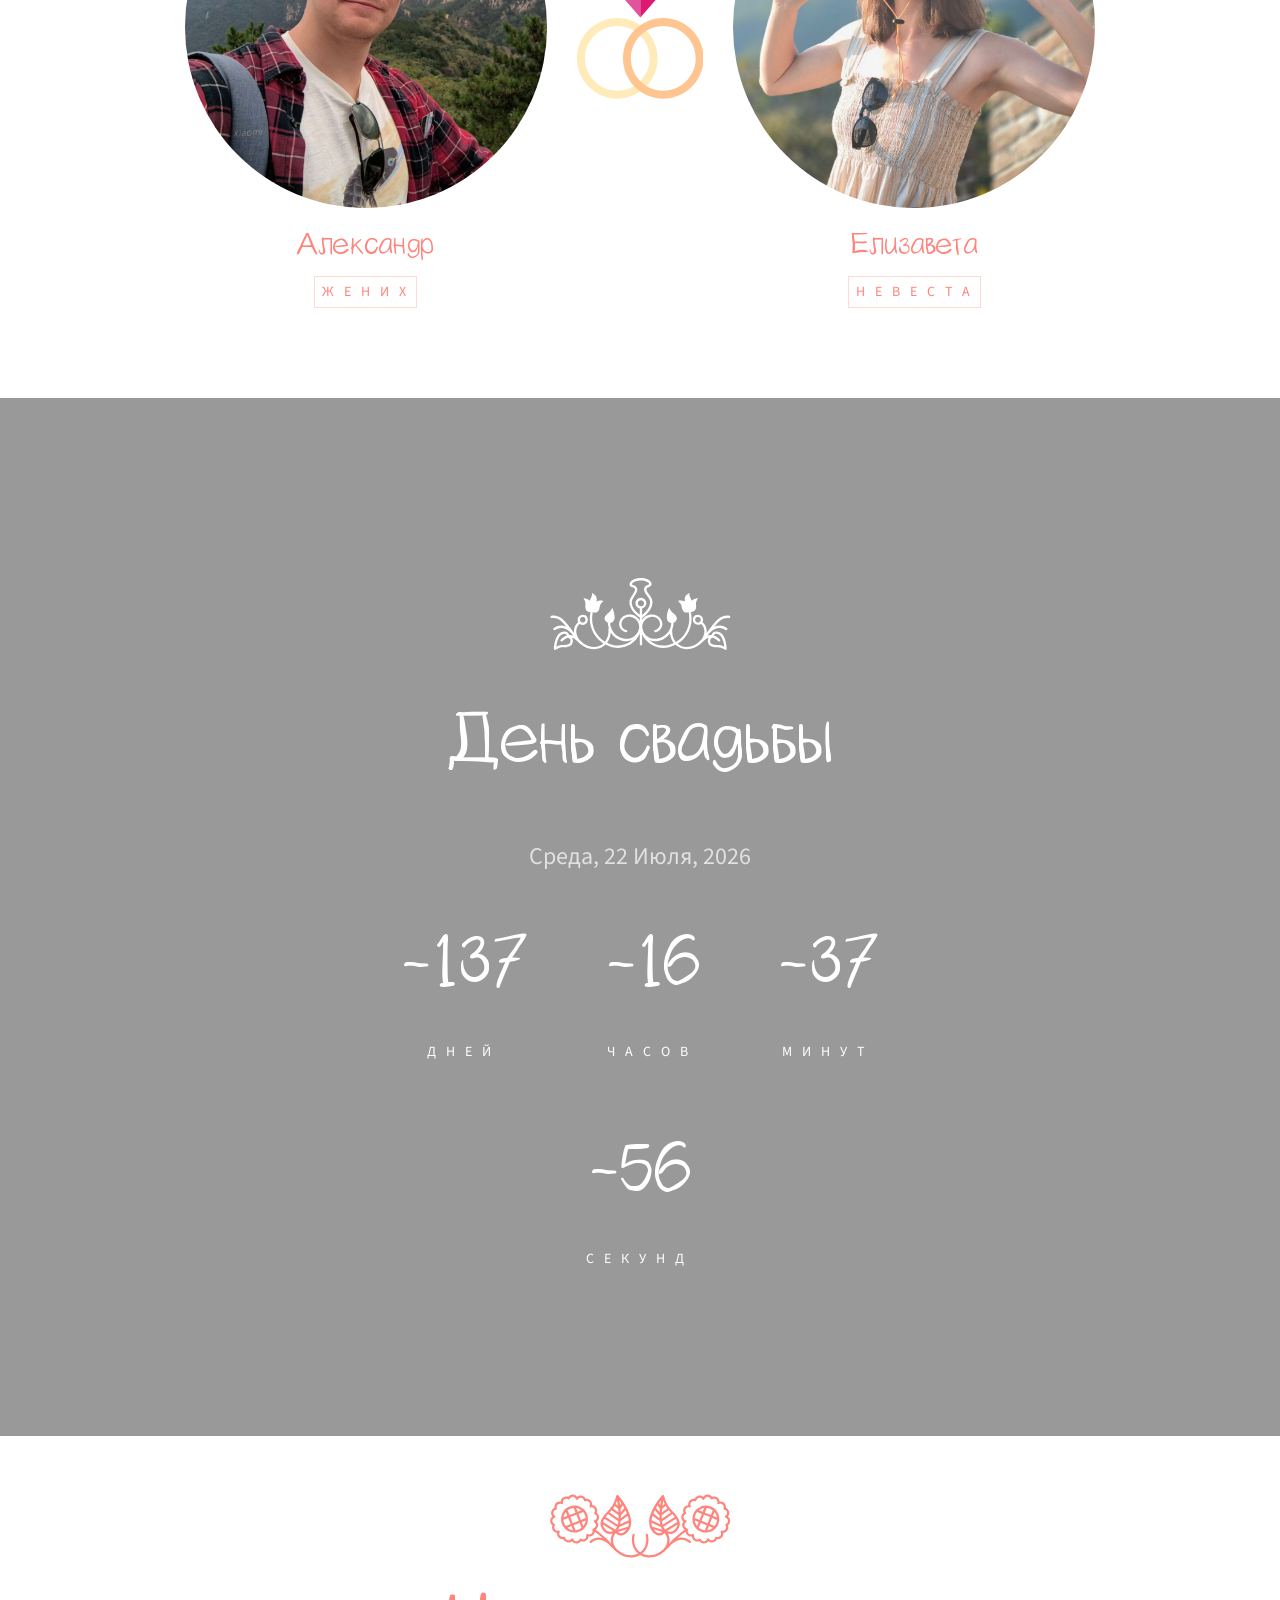
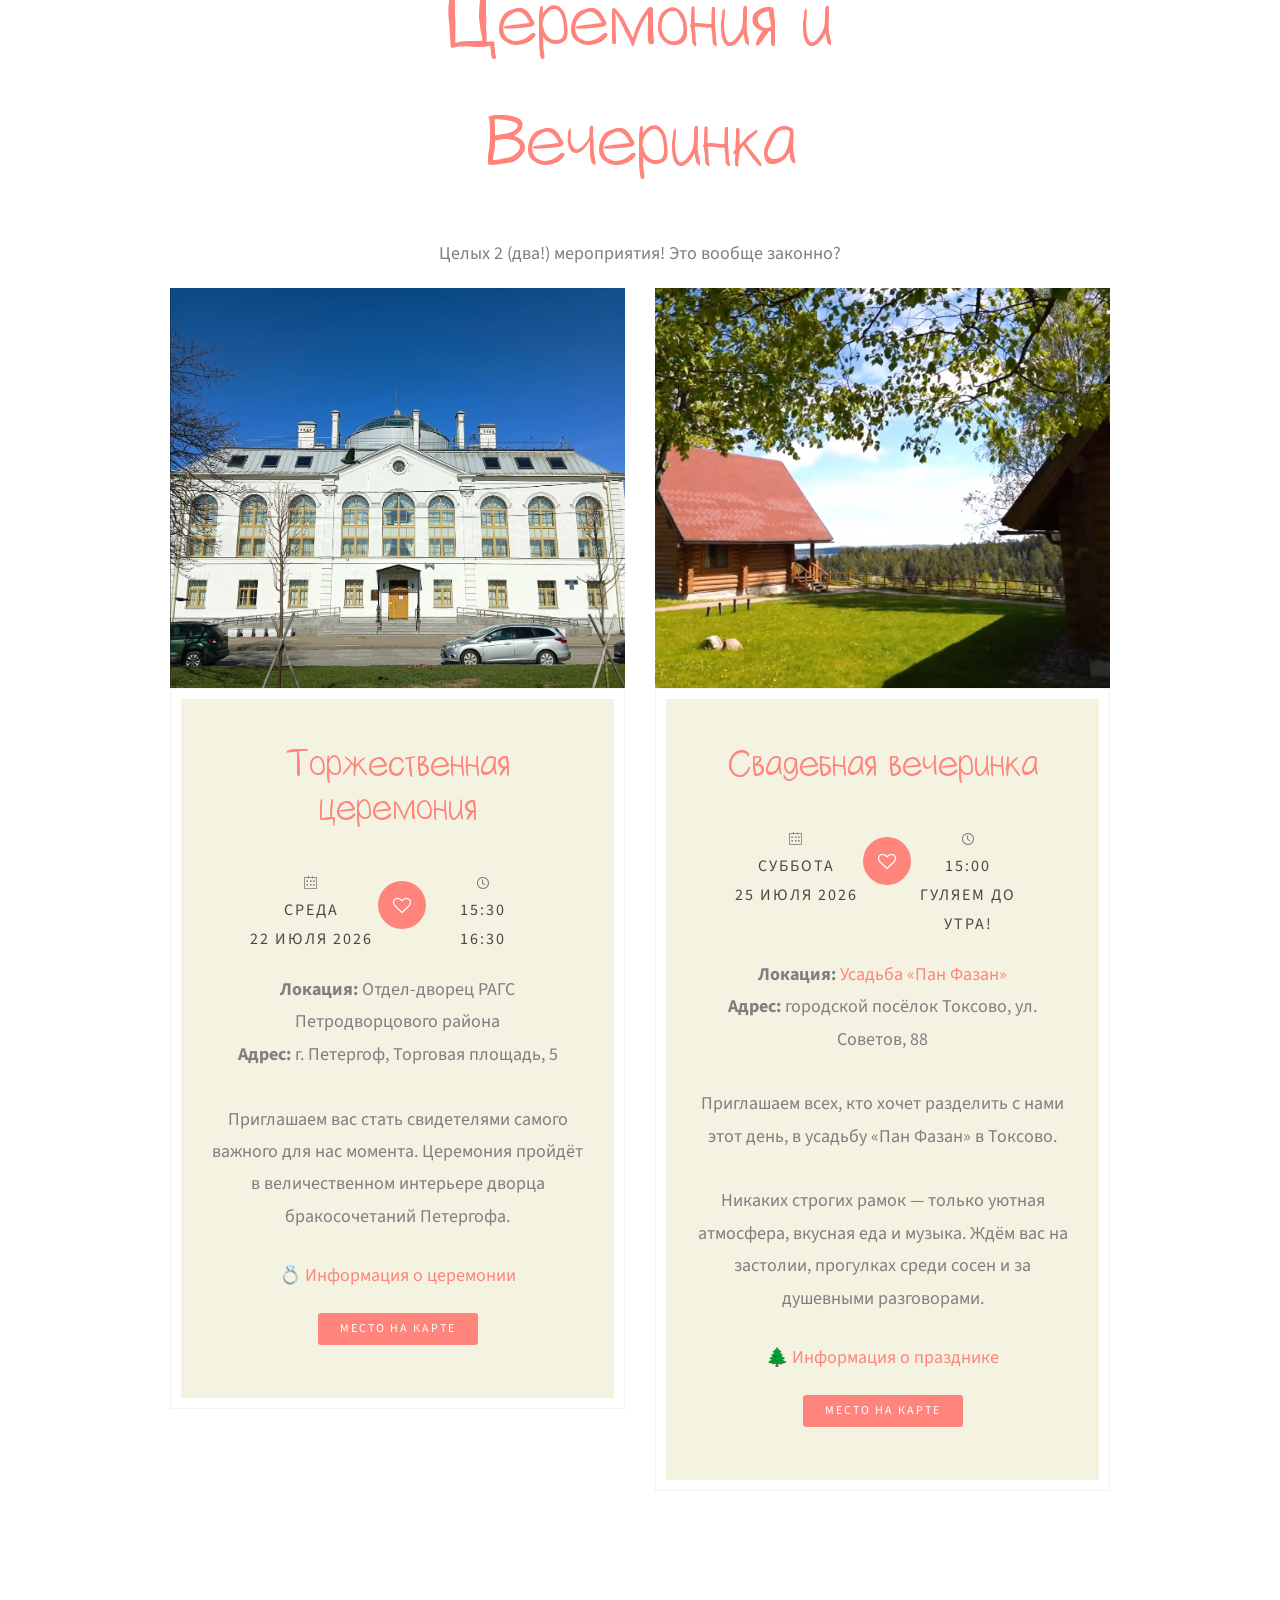
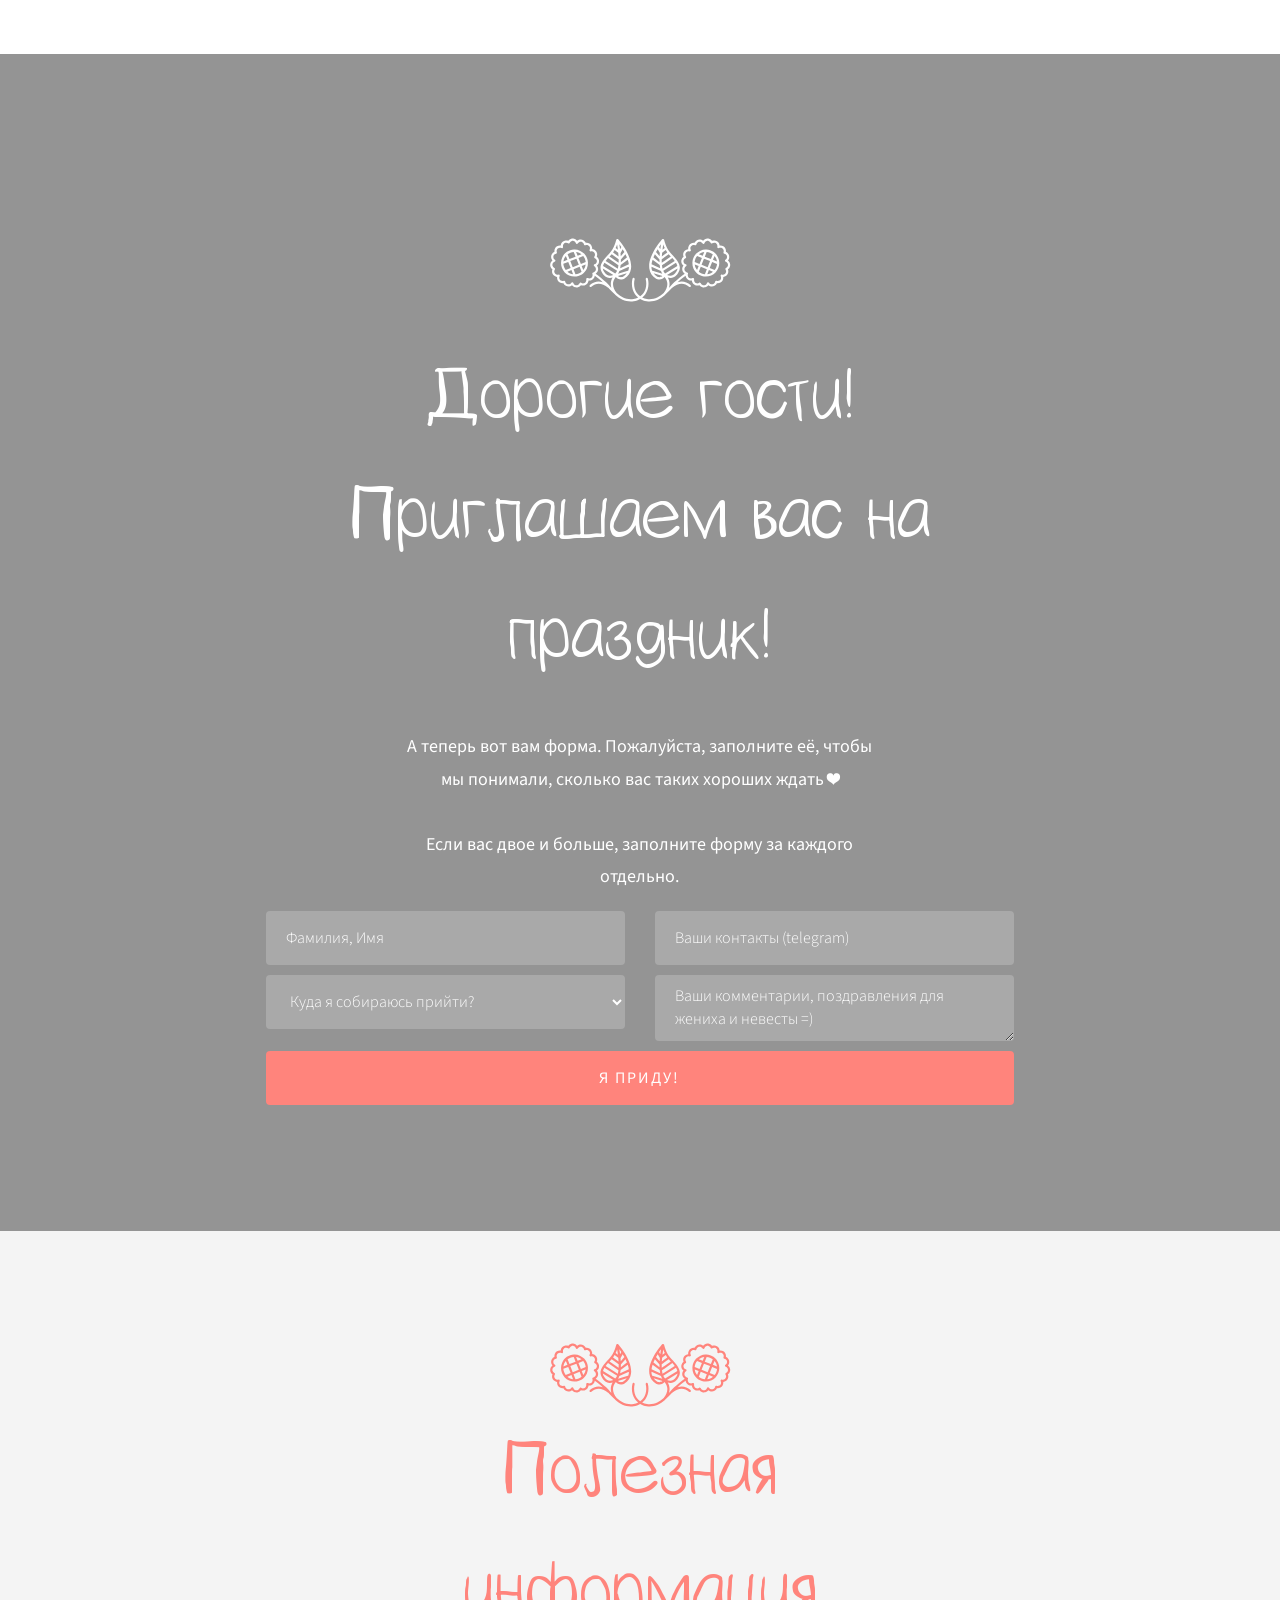
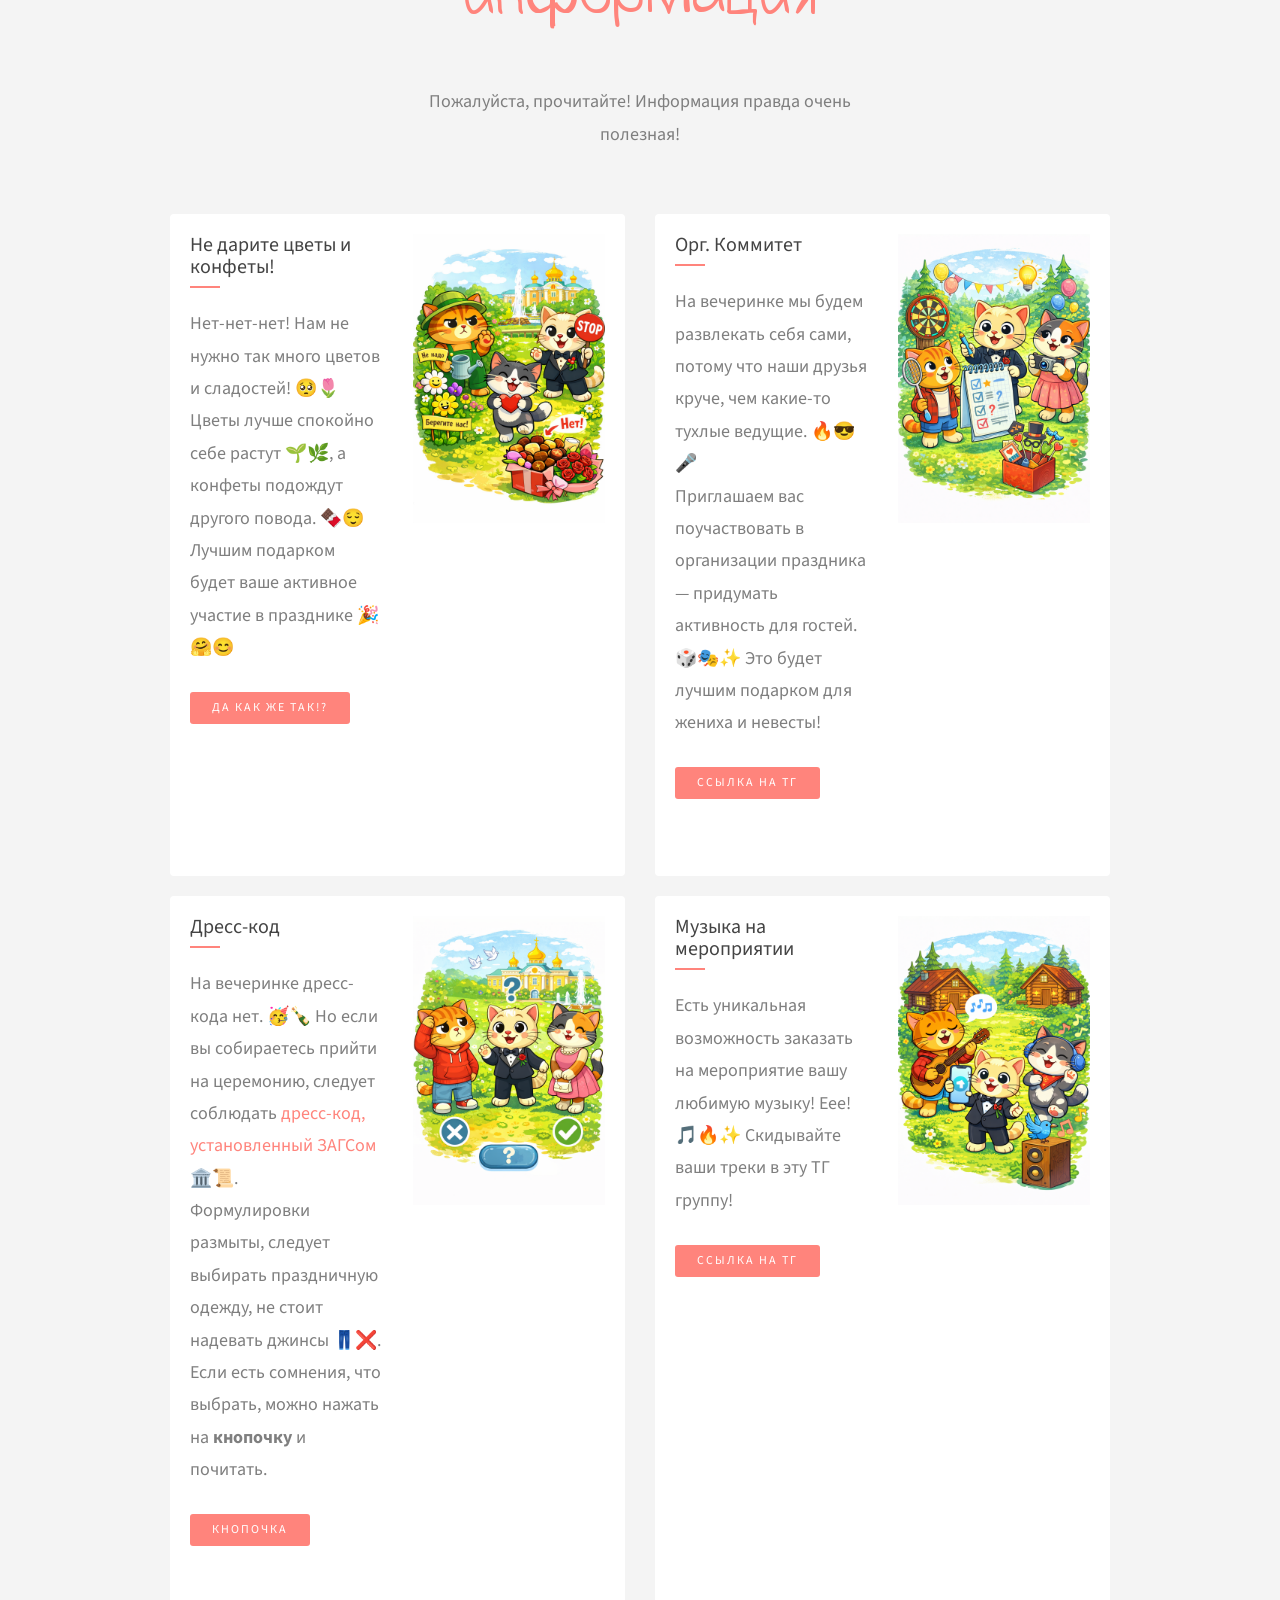
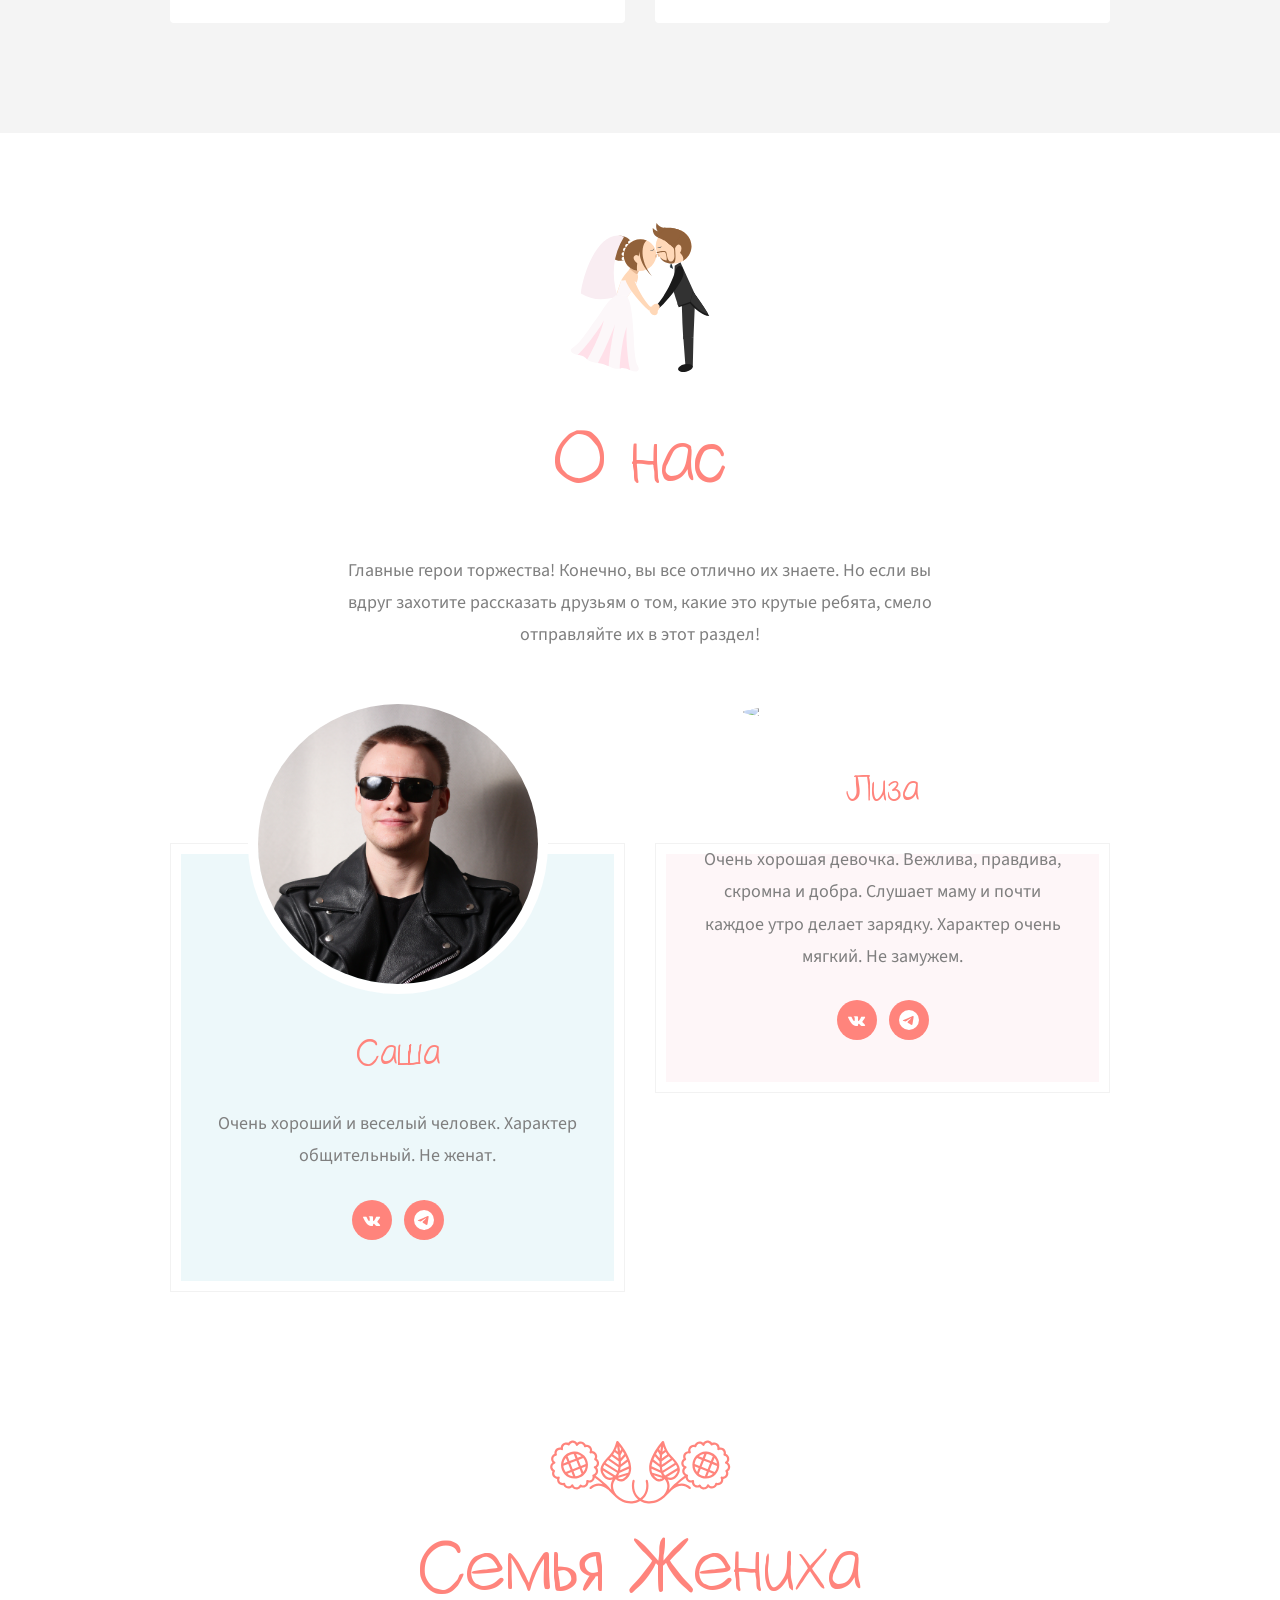
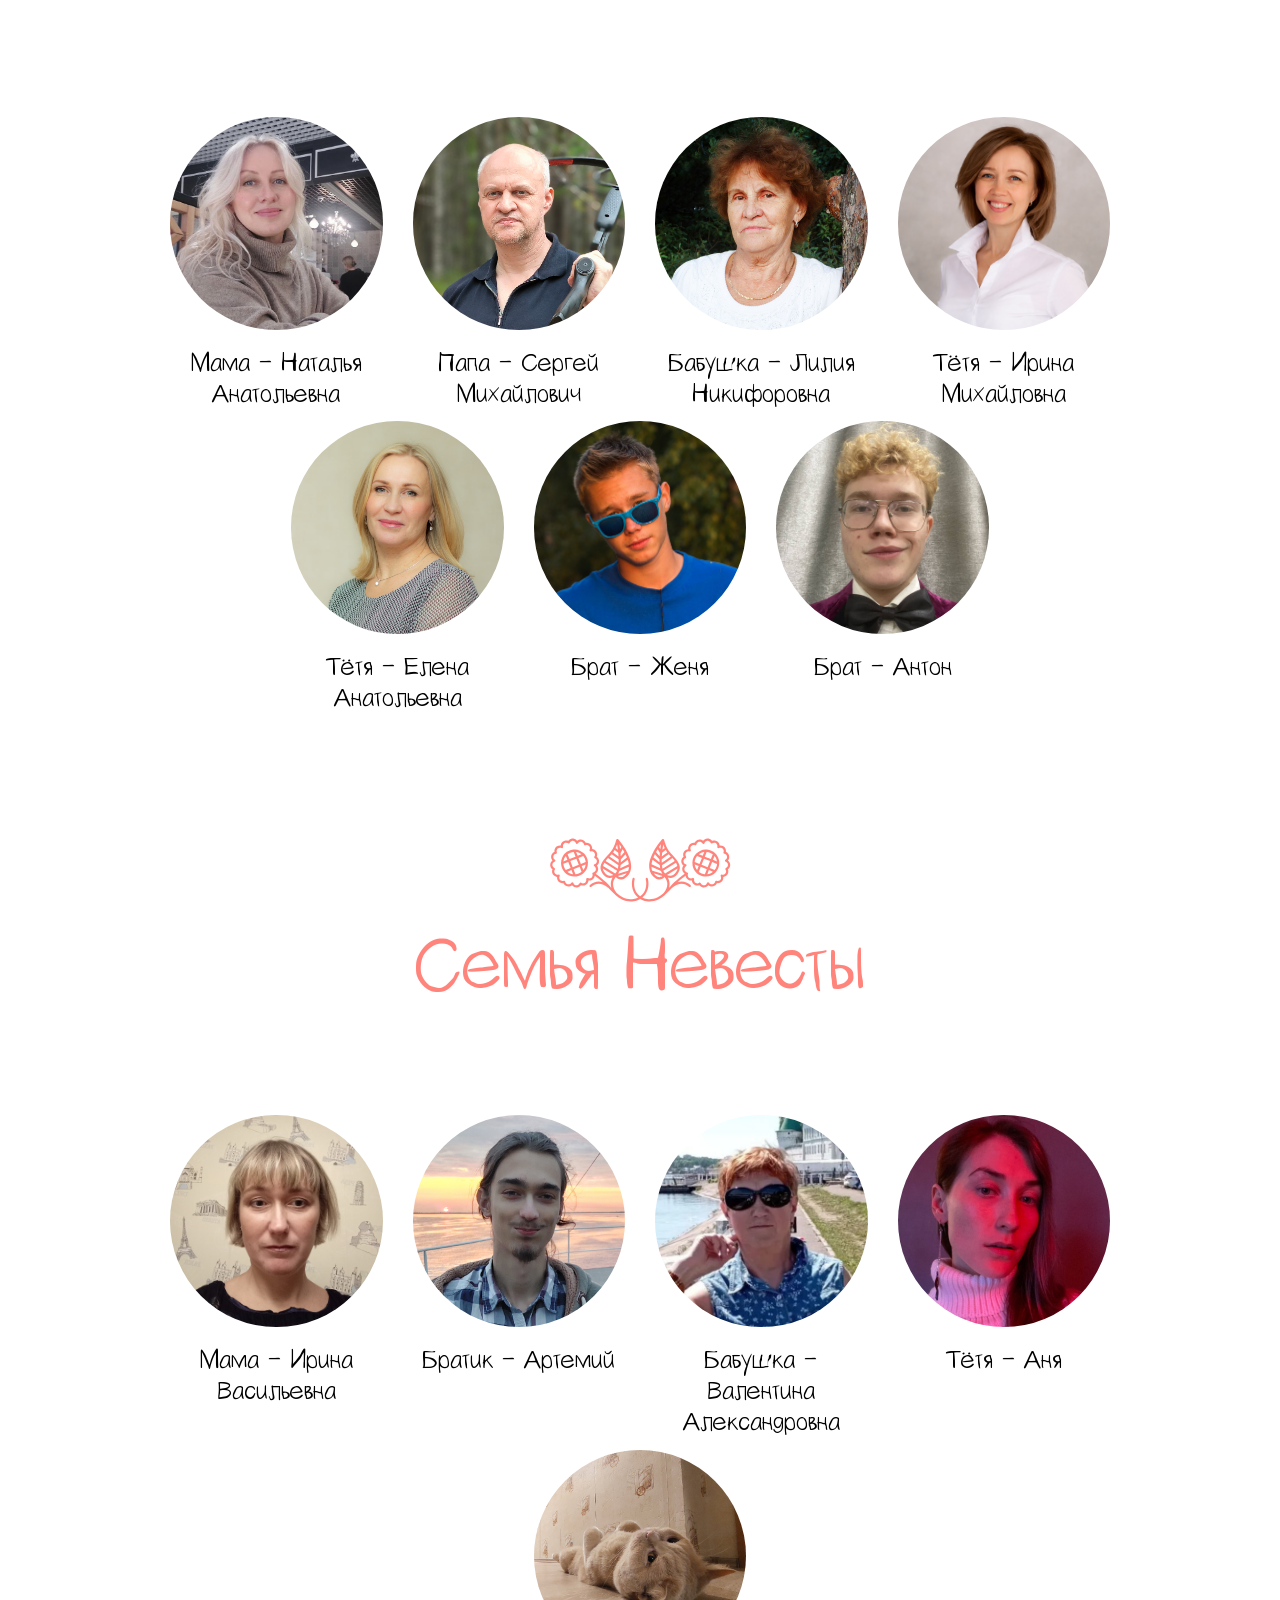
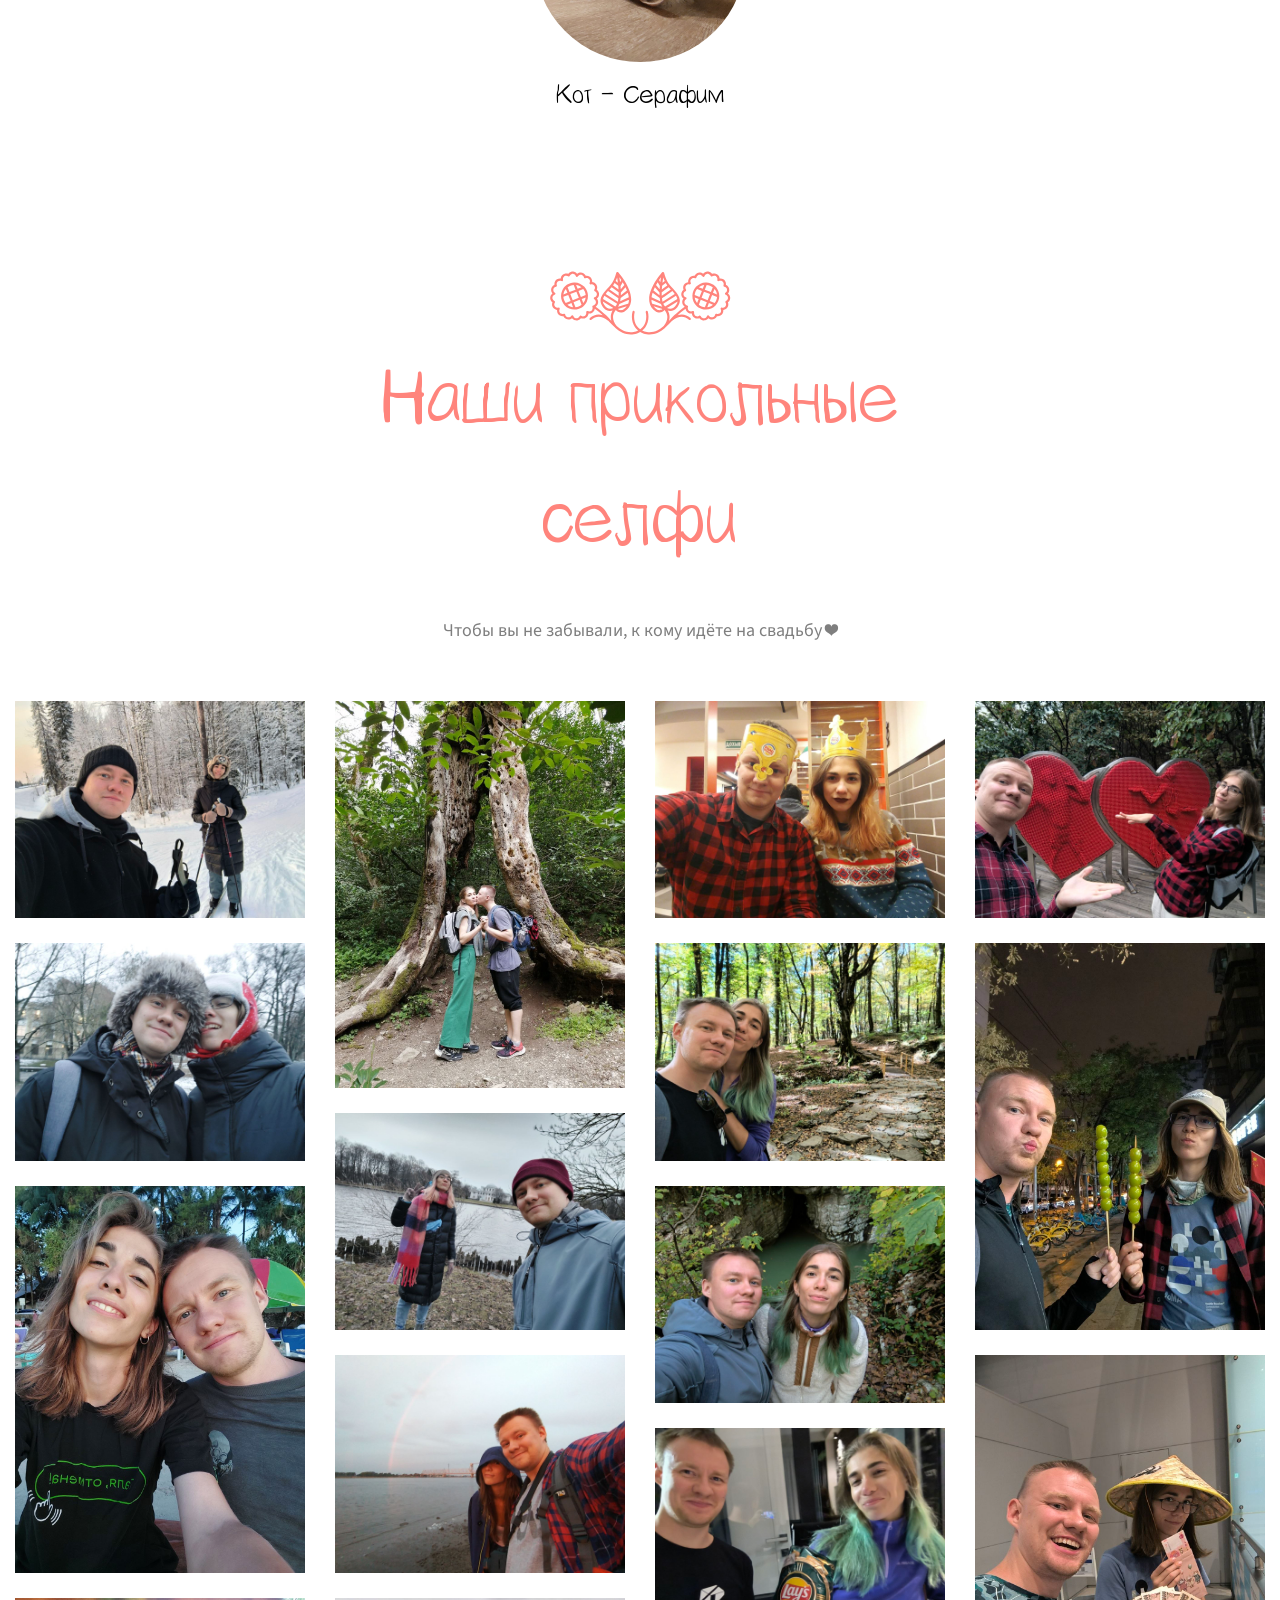
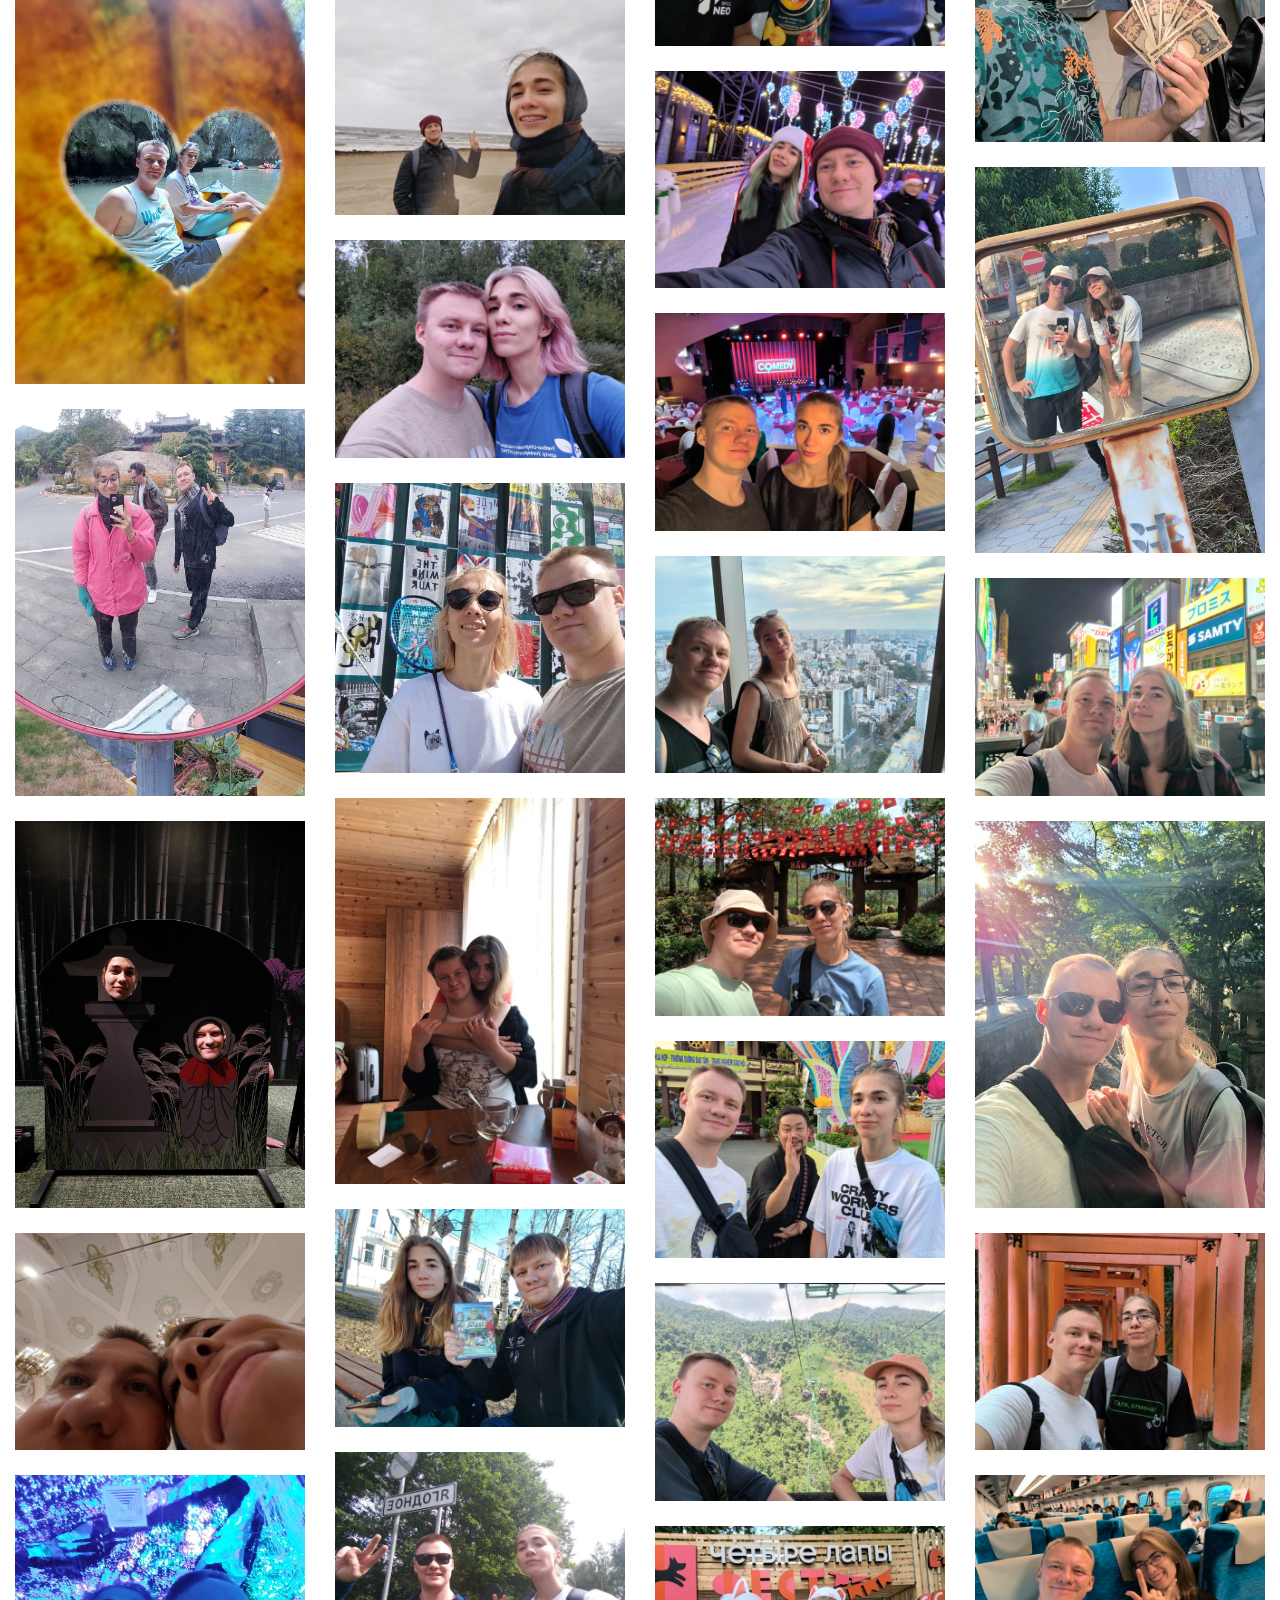
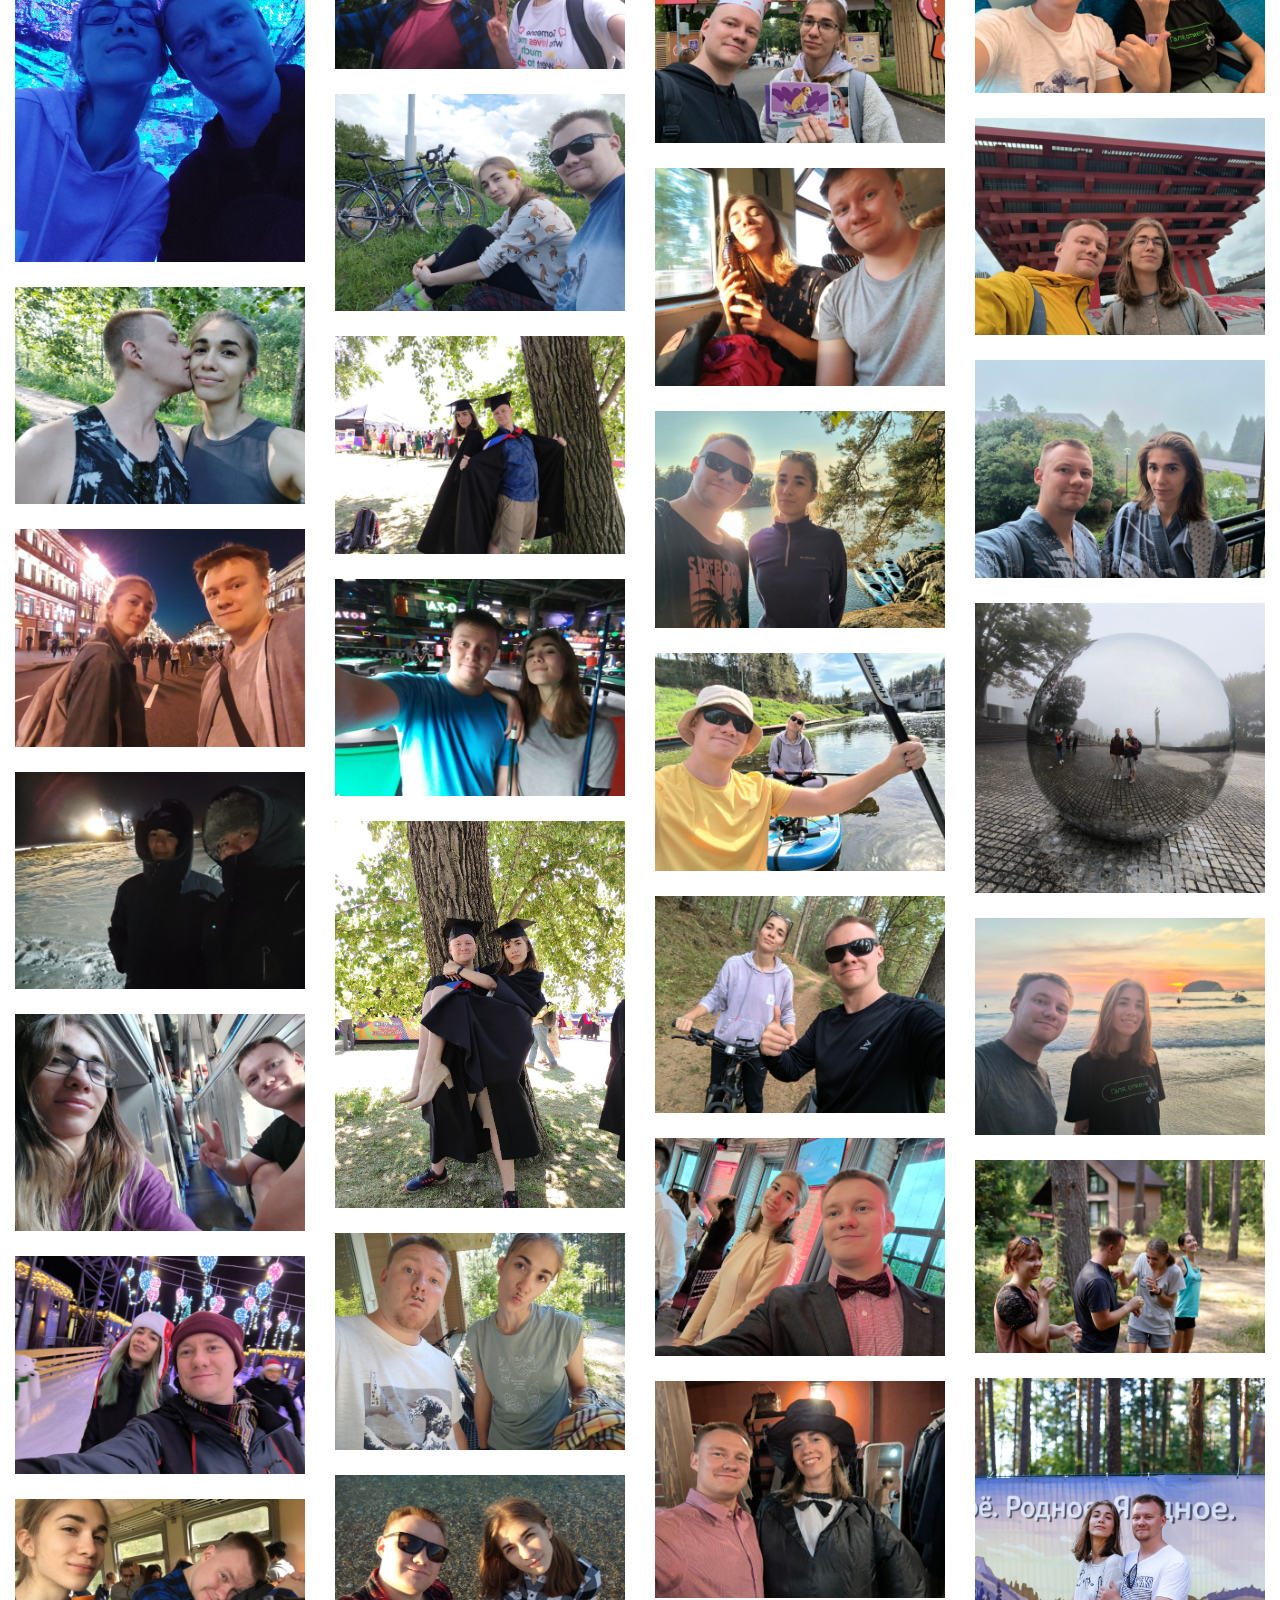
==== commit df17ea09: "fix date" ====
--- a/project/index.html
+++ b/project/index.html
@@ -283,7 +283,7 @@
 									<div class="date">
 										<i class="icon-calendar"></i>
 										<span>Суббота</span>
-										<span>26 Июля 2026</span>
+										<span>25 Июля 2026</span>
 									</div>
 								</div>
 								<div class="col-md-5 col-md-pull-1">
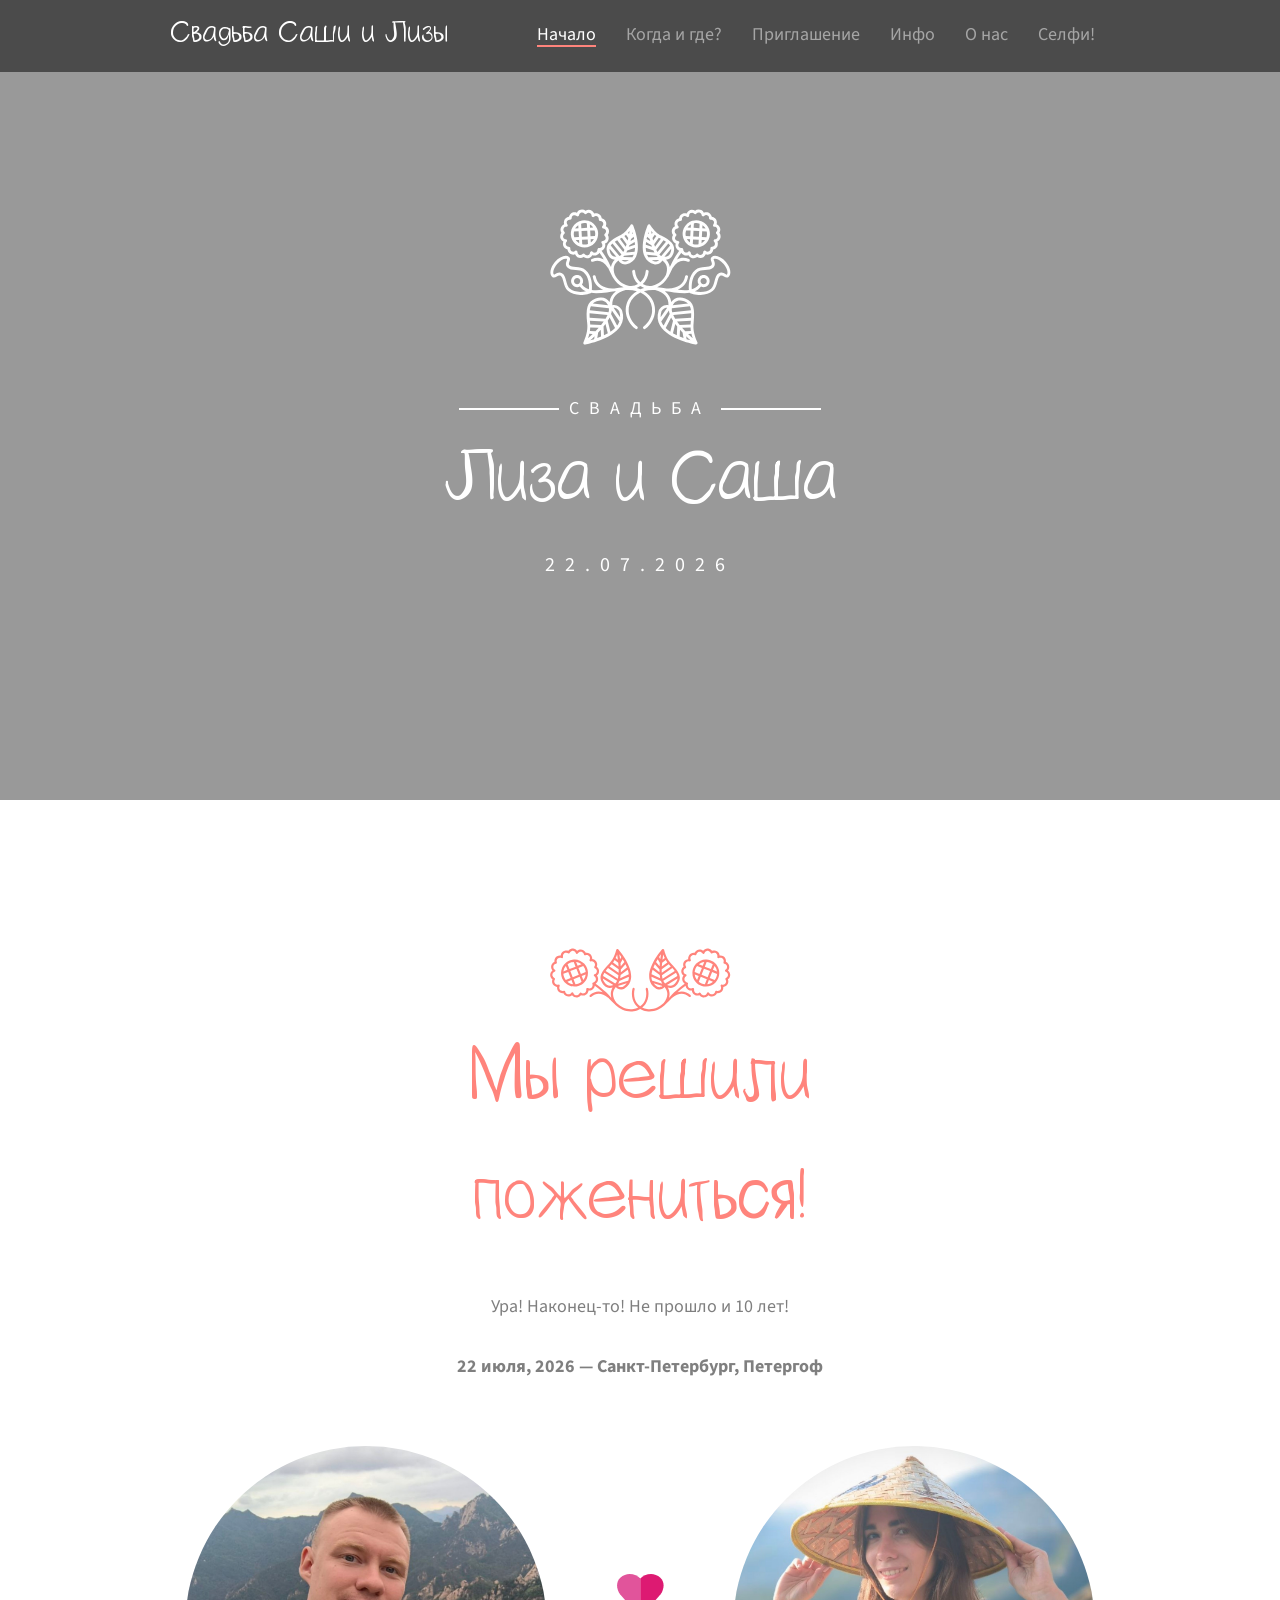
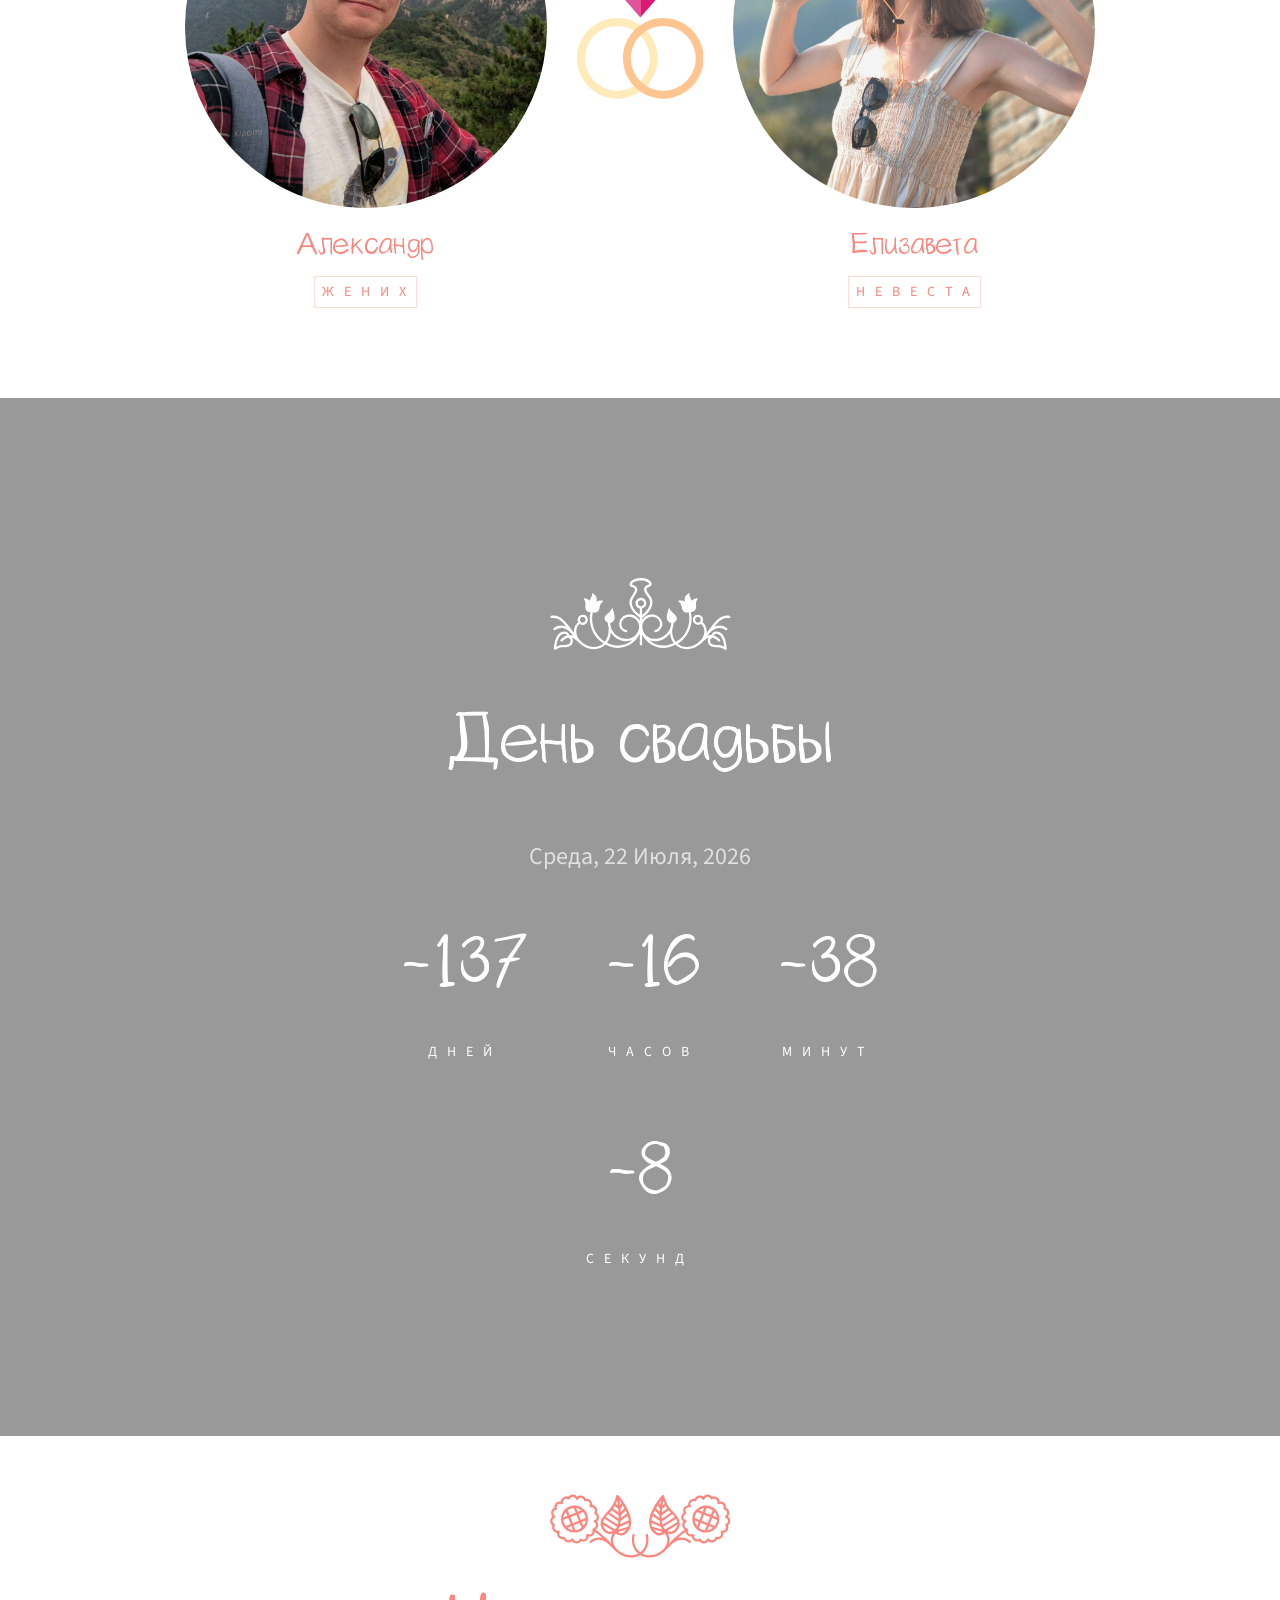
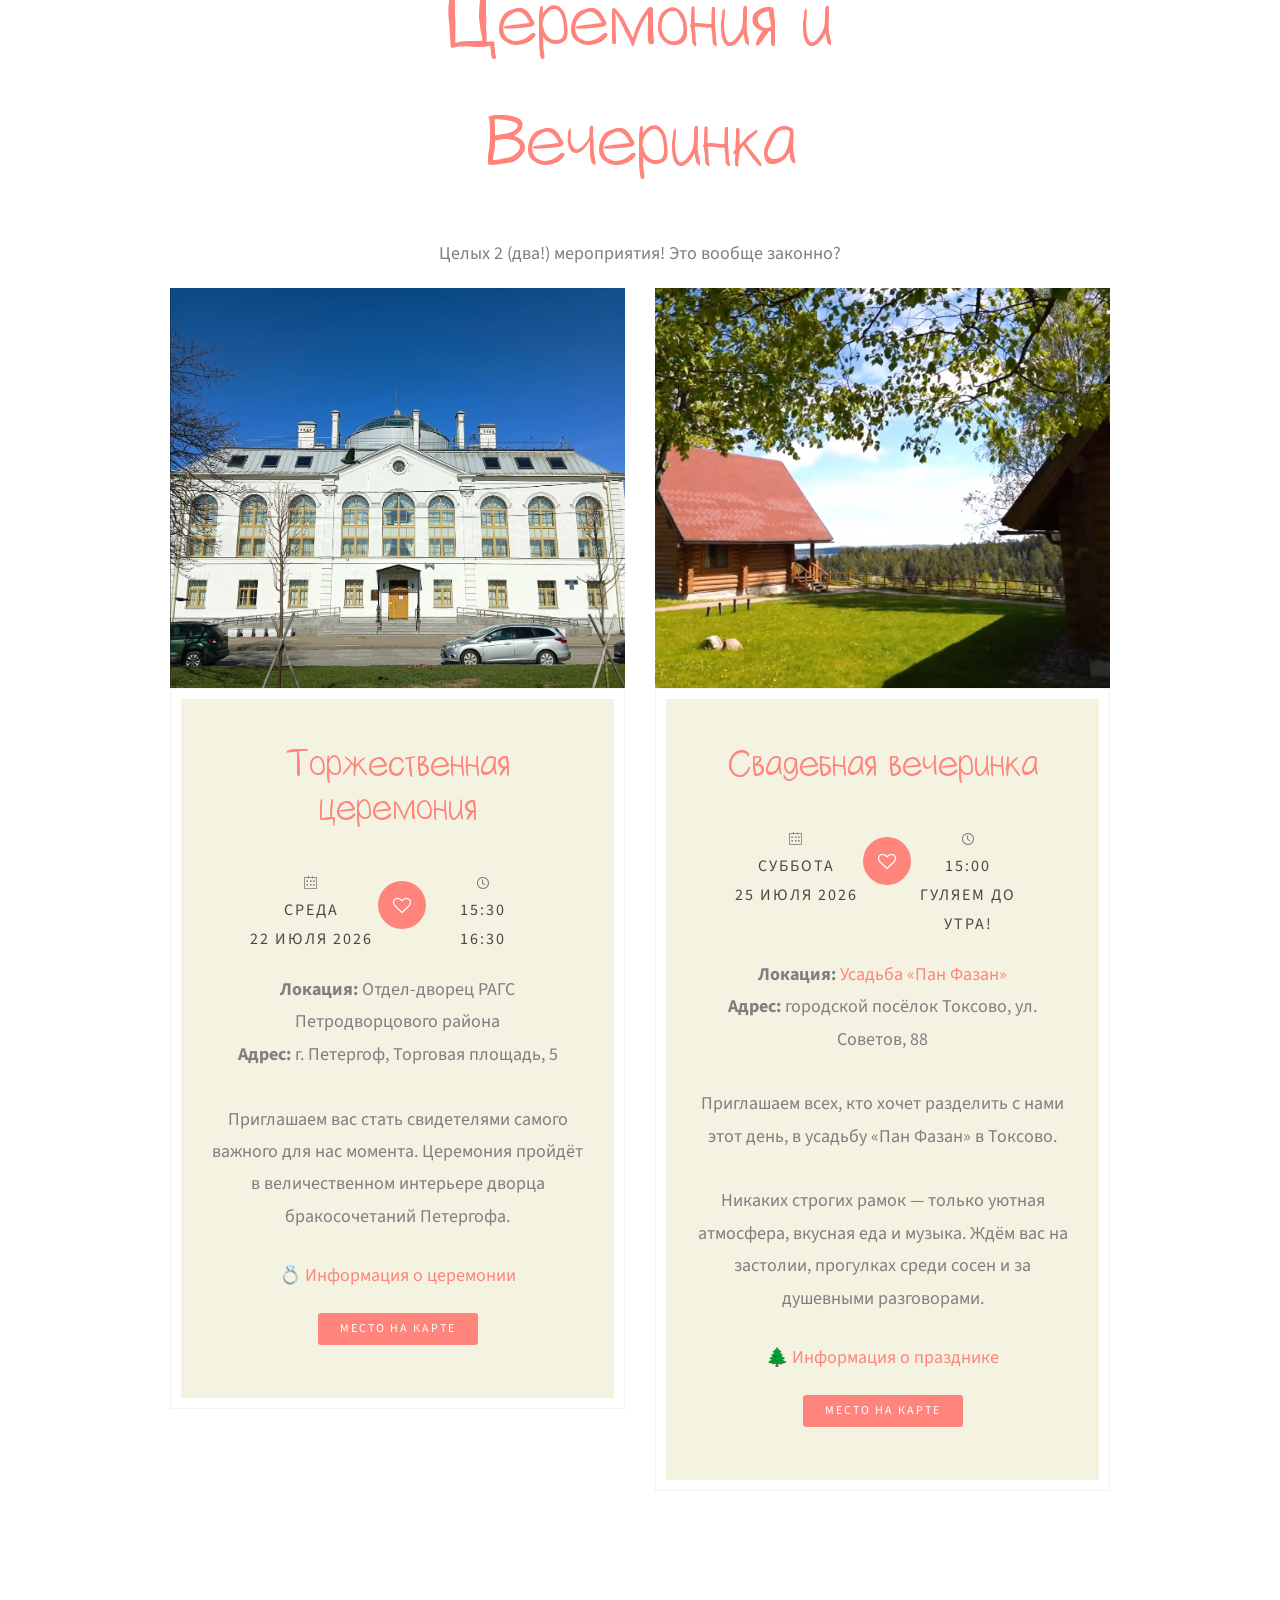
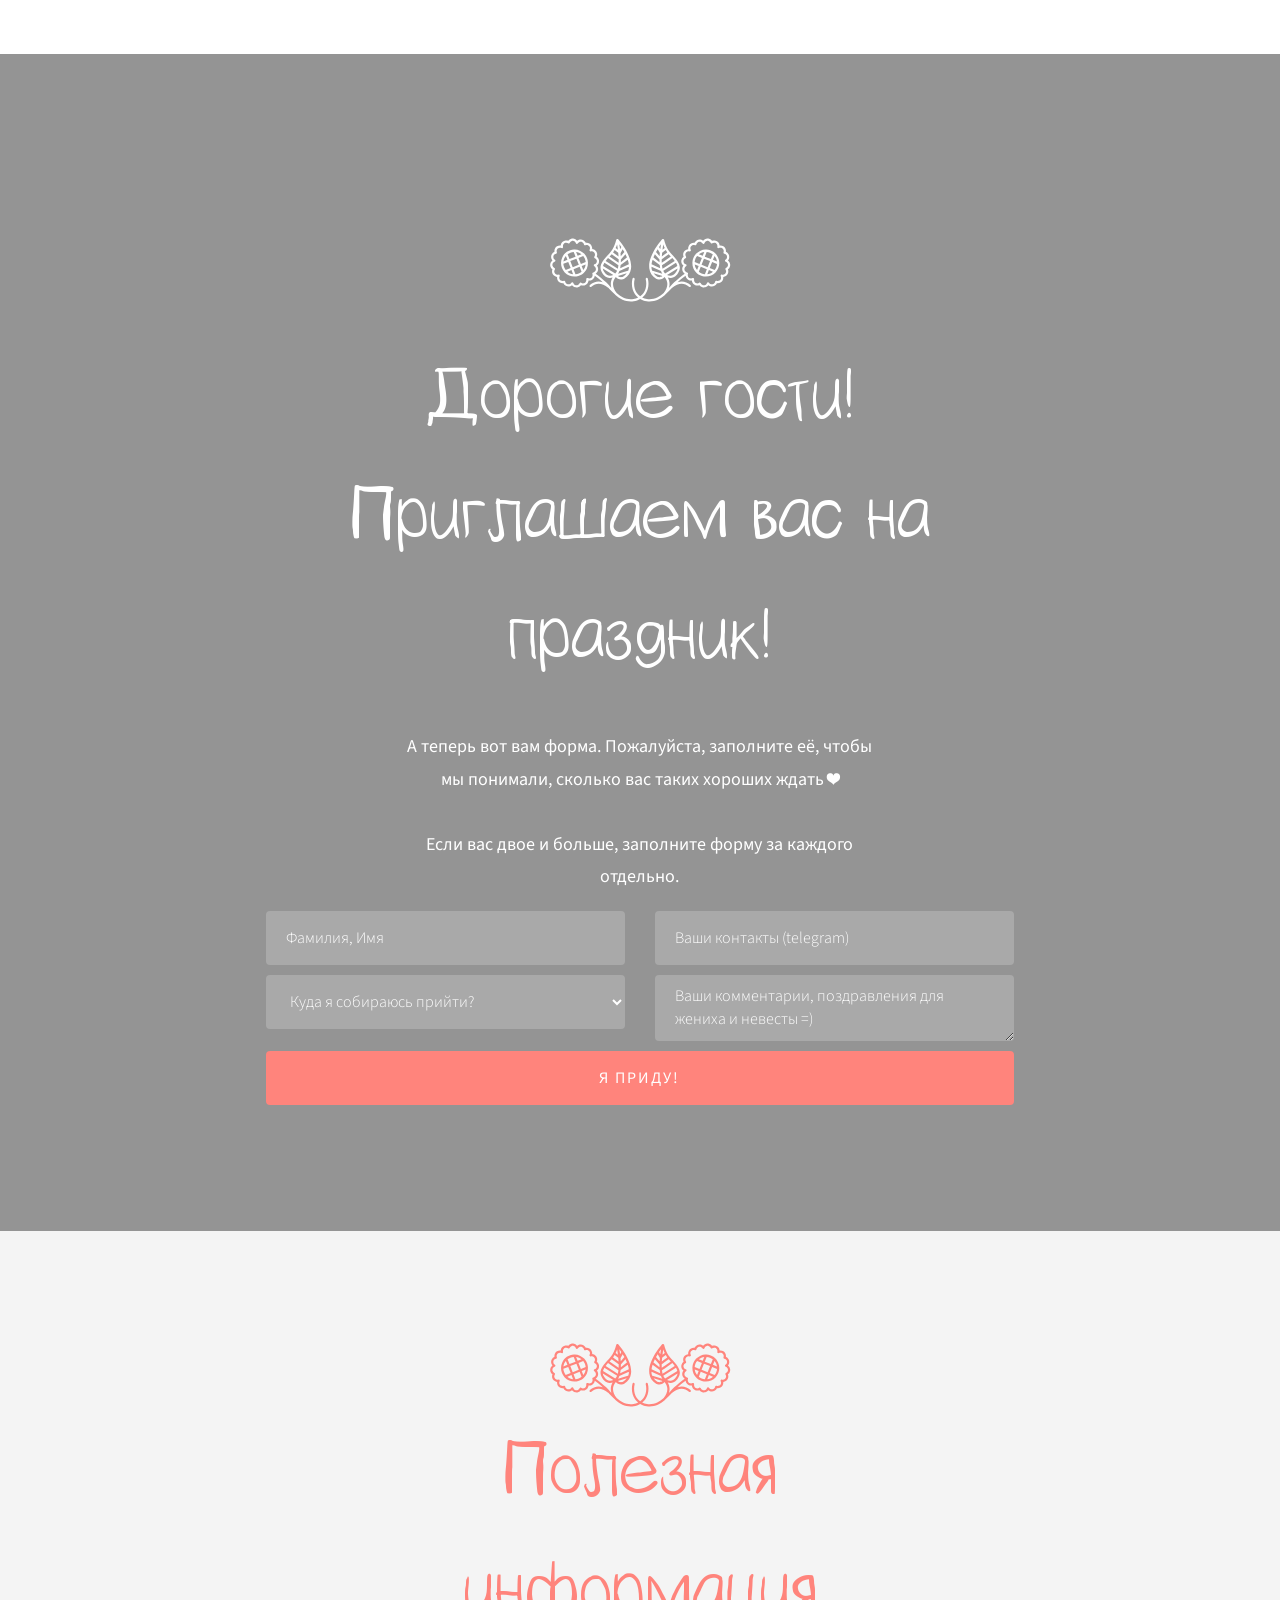
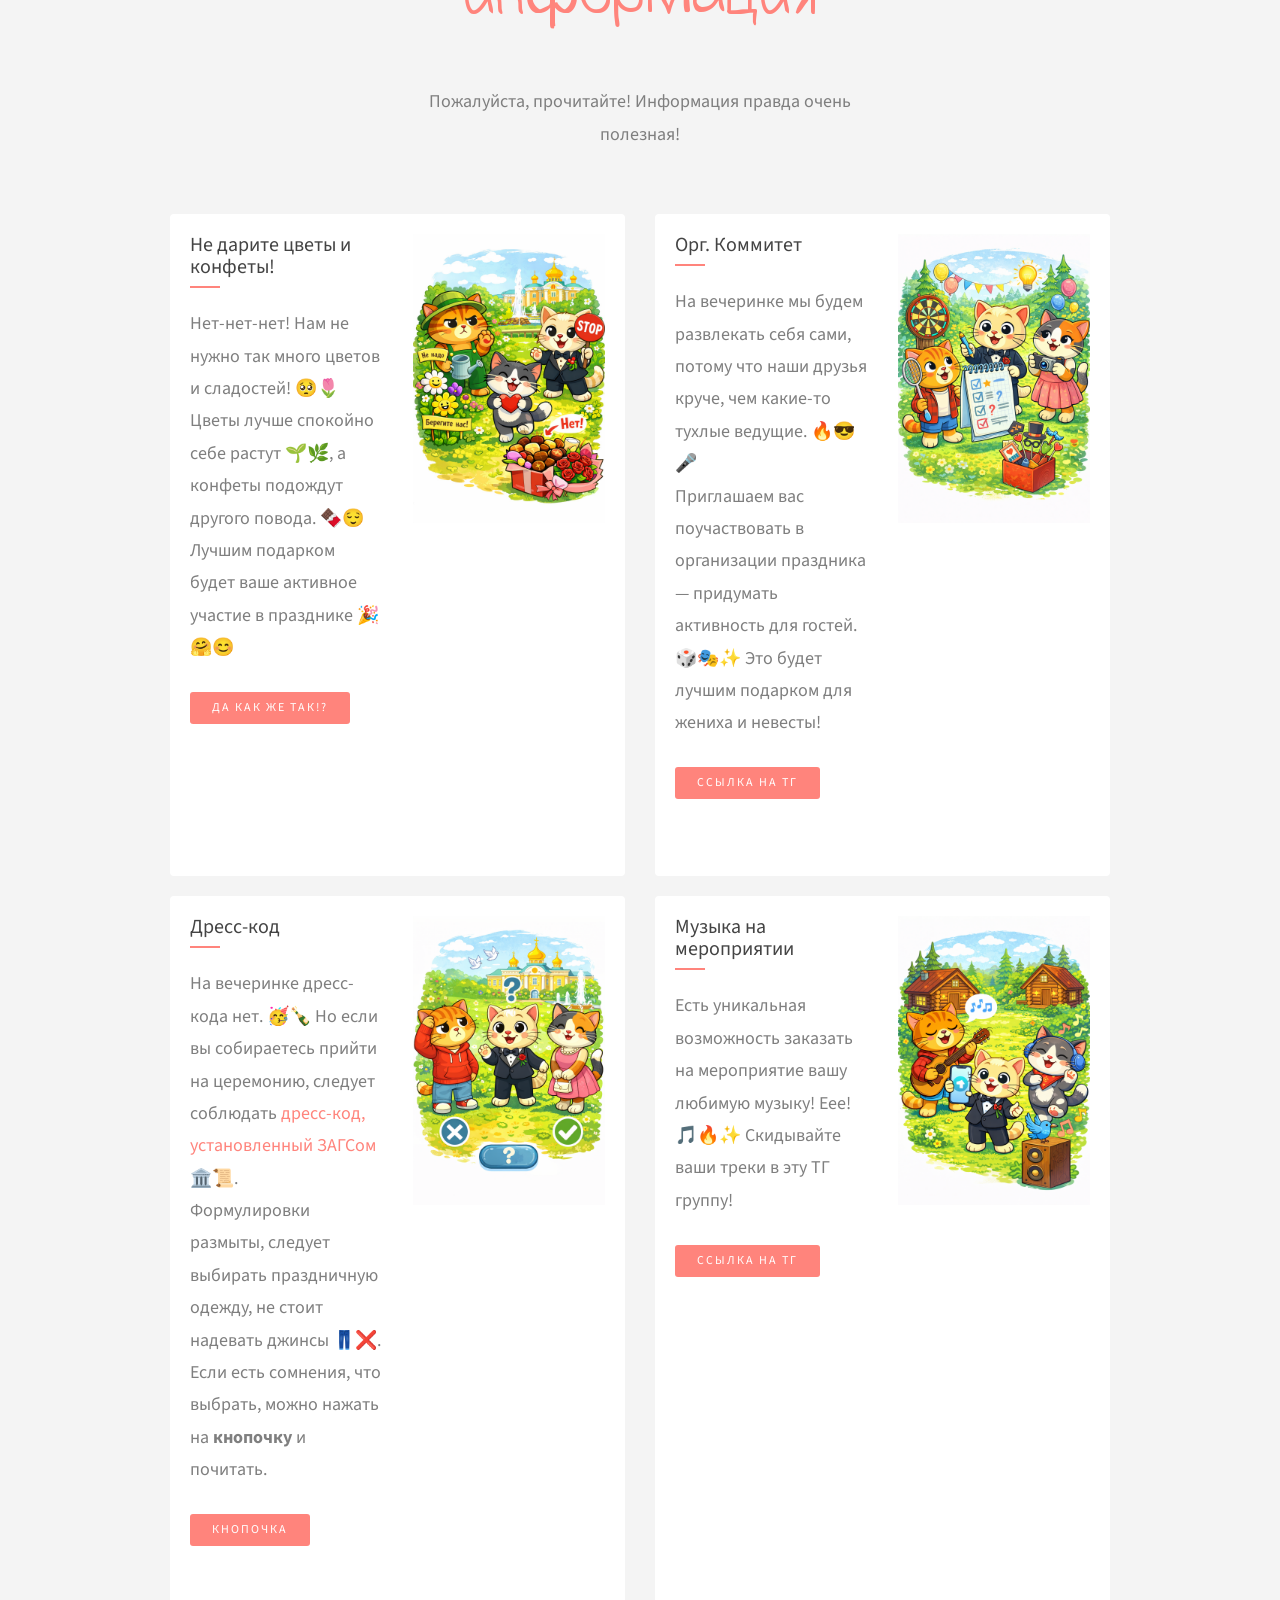
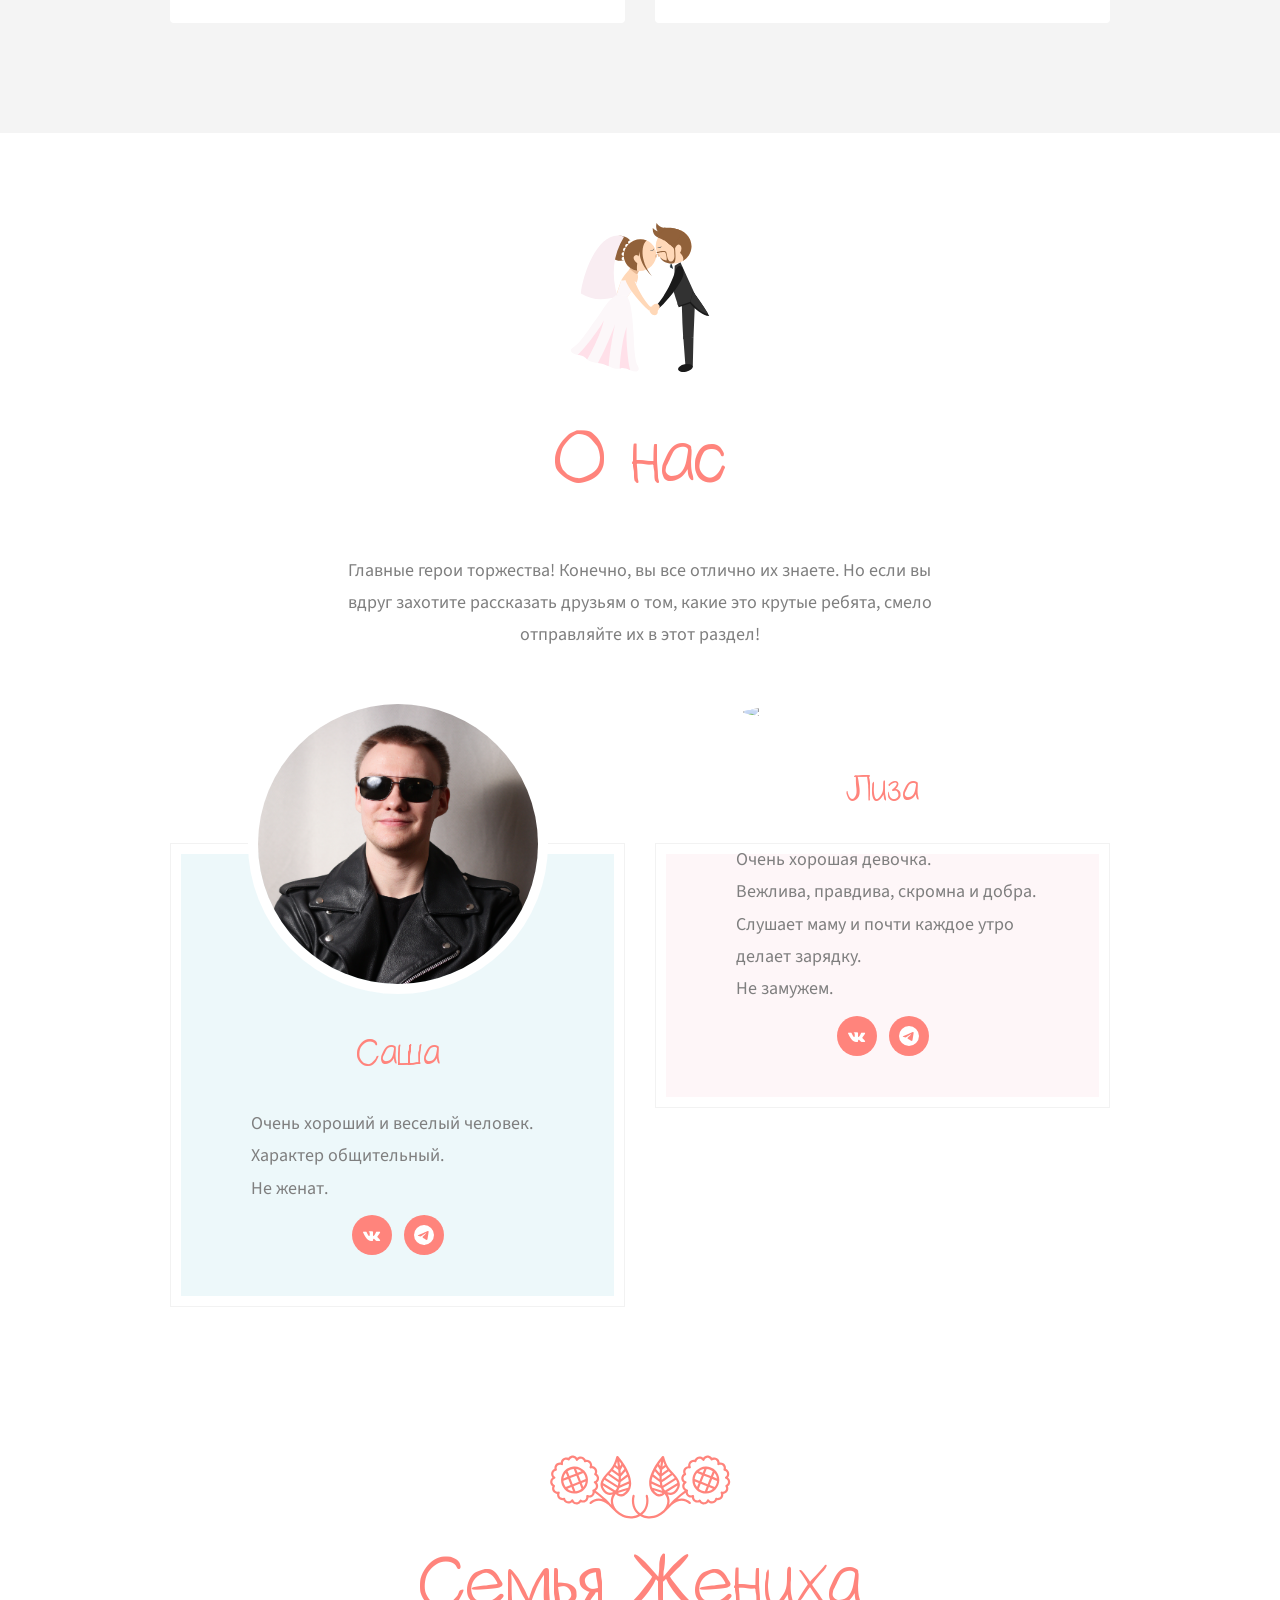
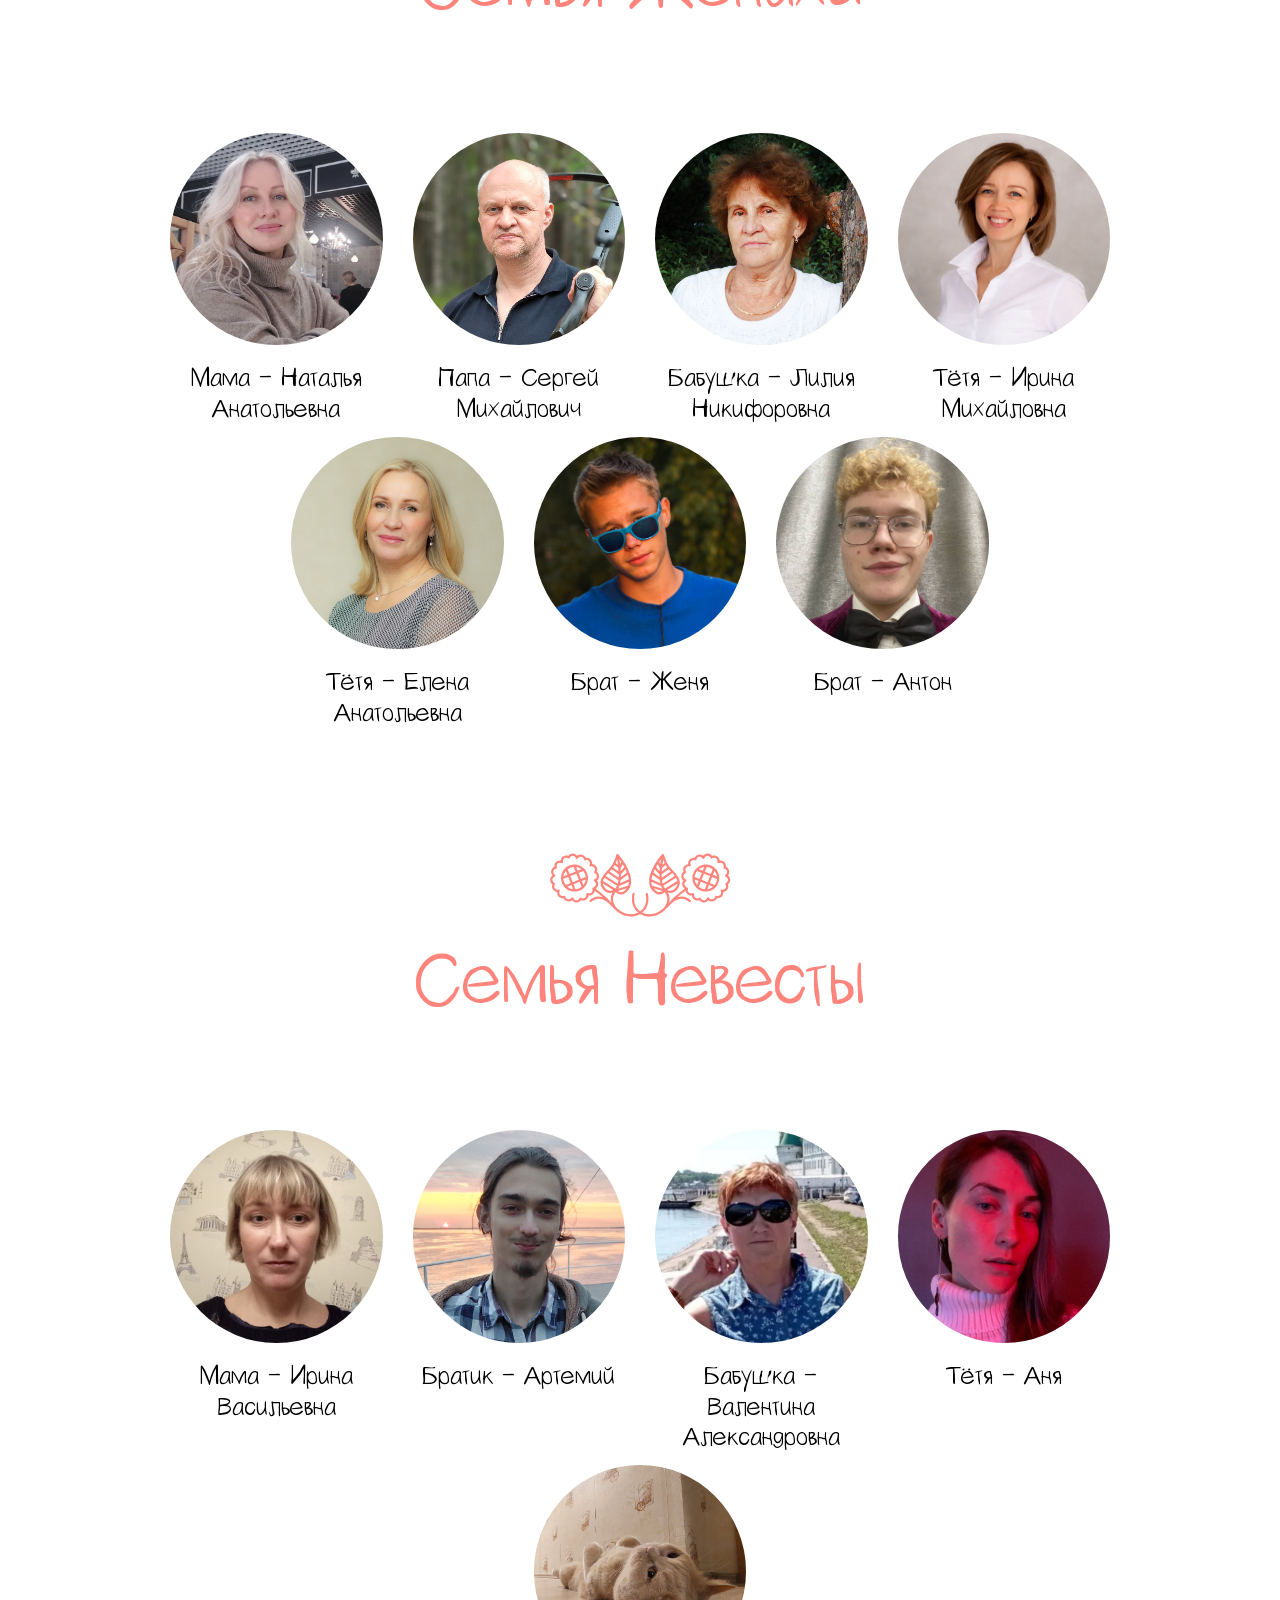
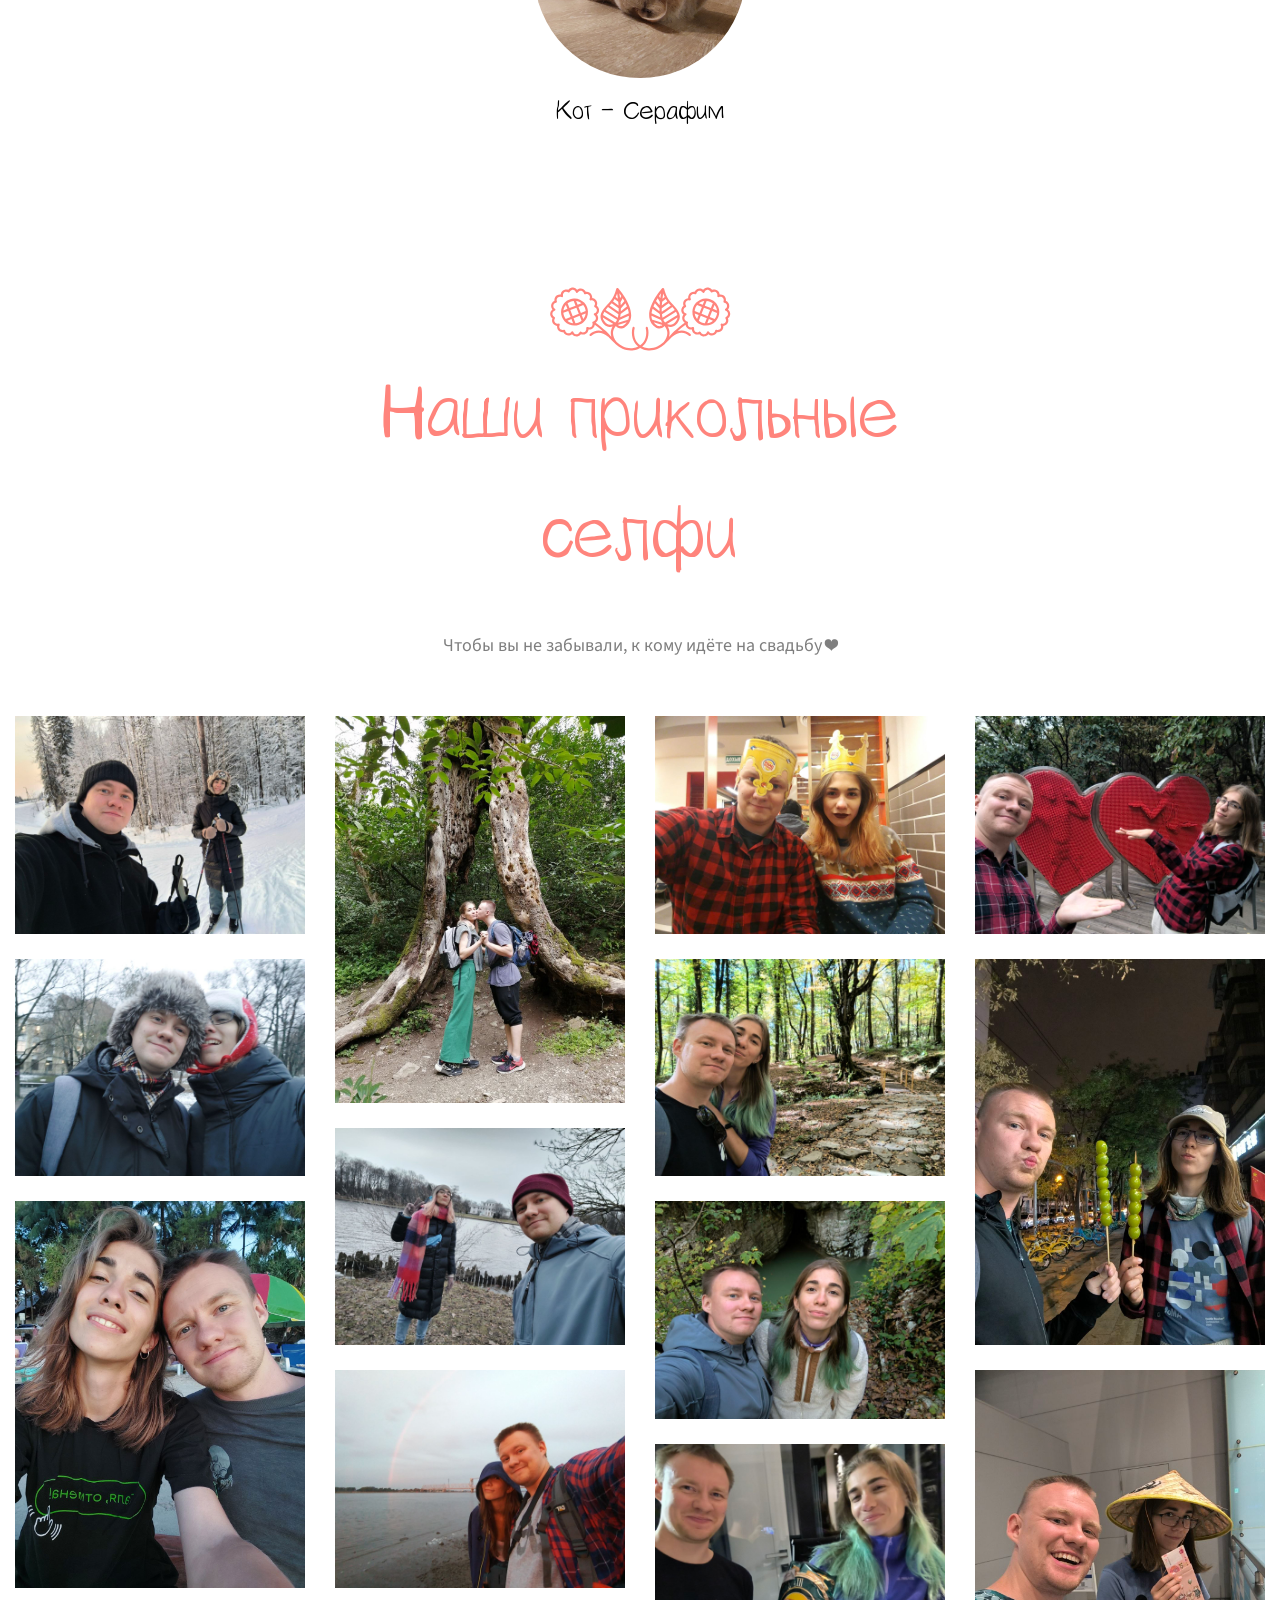
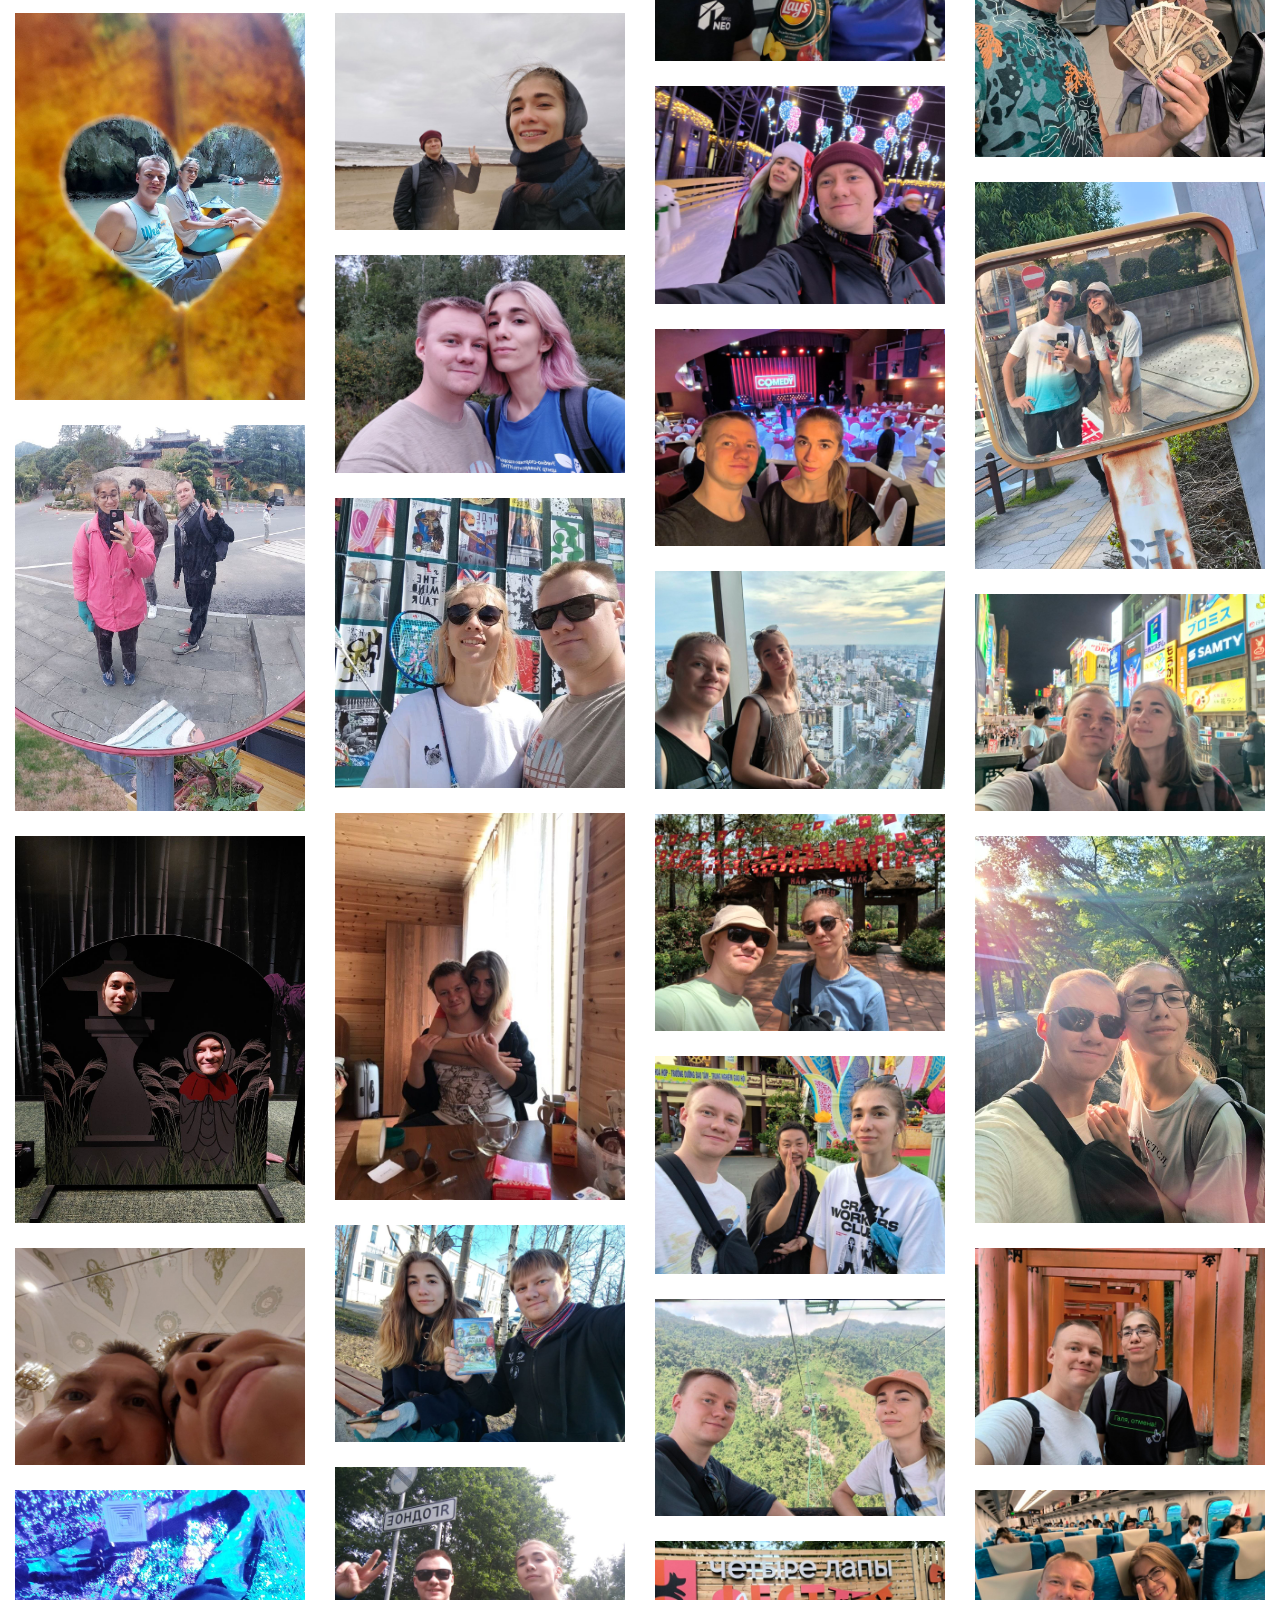
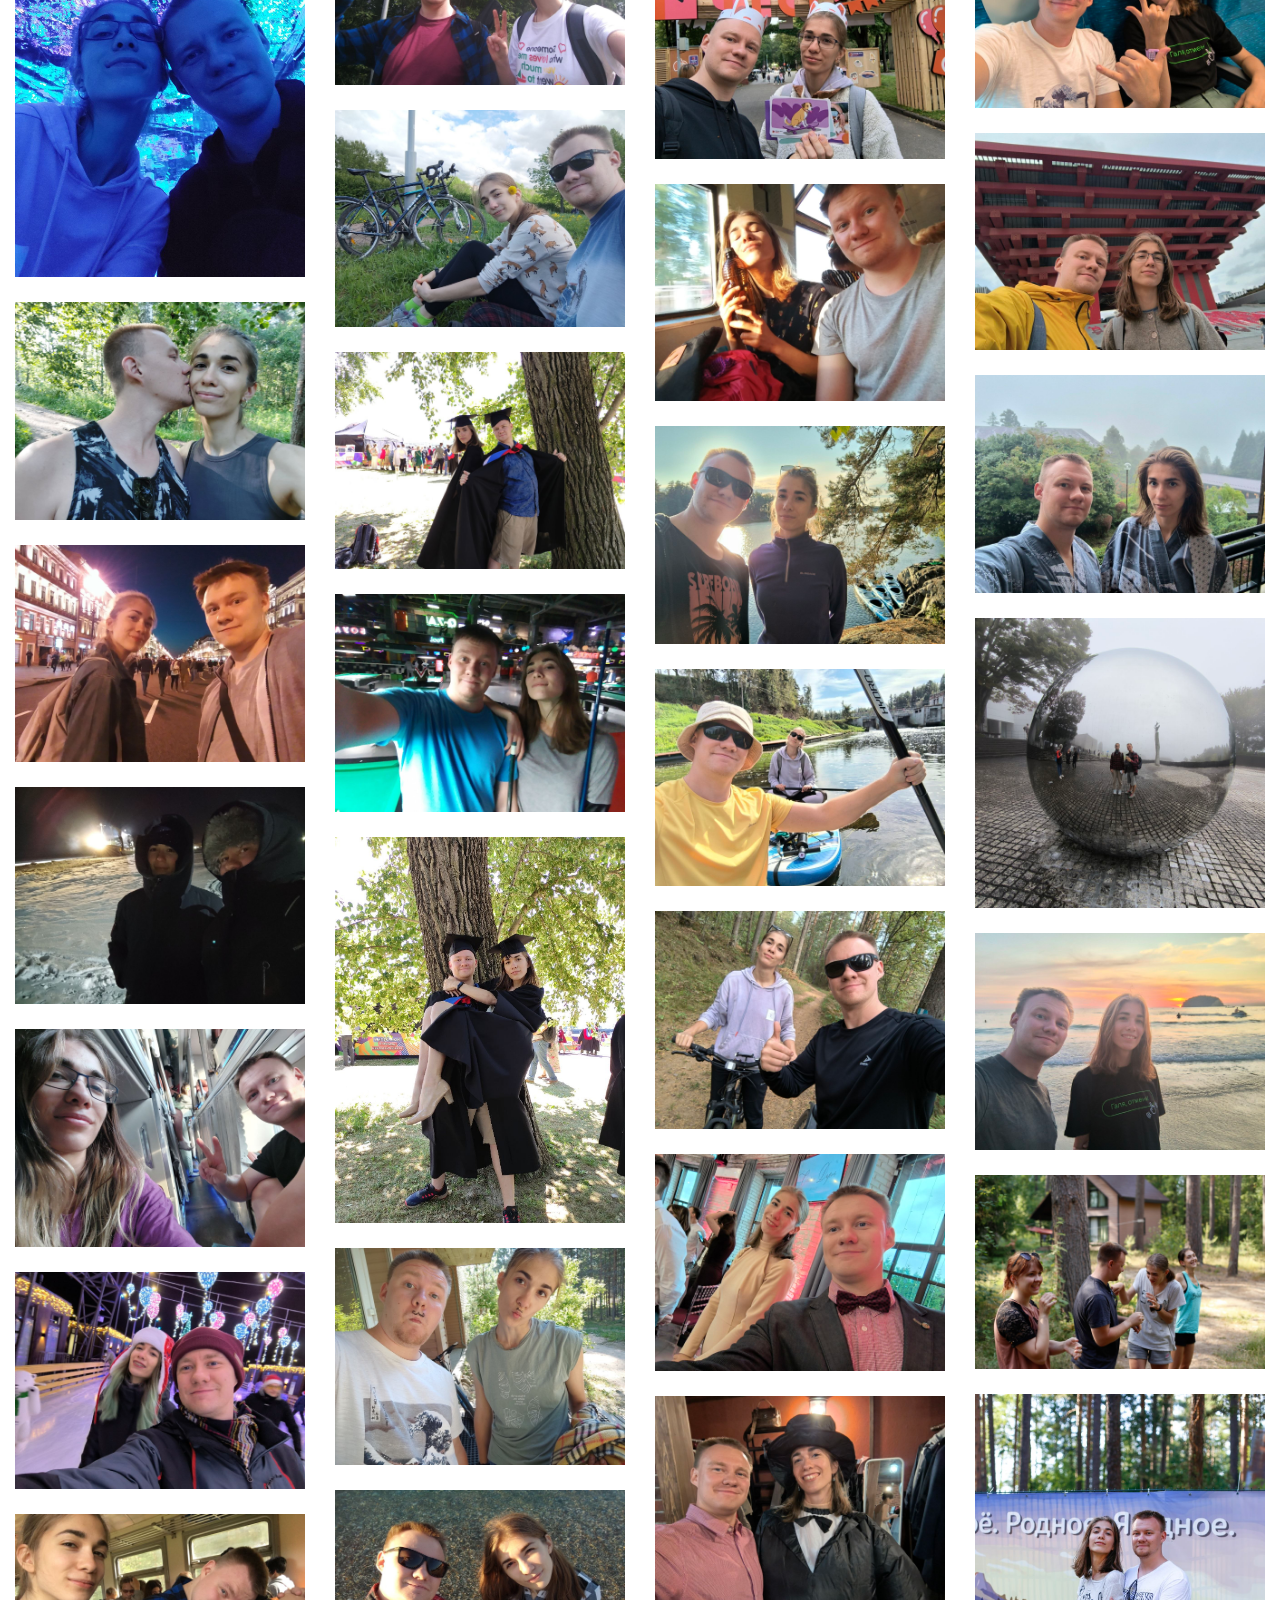
==== commit ec8efafc: "fixed description" ====
--- a/project/index.html
+++ b/project/index.html
@@ -517,7 +517,11 @@
 						<img src="images/sasha_serious.jpg" class="img-responsive">
 						<div class="desc">
 							<h2>Саша</h2>
-							<p>Очень хороший и веселый человек. Характер общительный. Не женат.</p>
+							<ul class="characteristic">
+								<li>Очень хороший и веселый человек.</li>
+								<li>Характер общительный.</li>
+								<li>Не женат.</li>
+							</ul>
 							<ul class="social social-circle">
 								<li><a href="https://vk.com/ff220v" target="_blank"><i class="icon-vk"></i></a></li>
 								<li><a href="https://t.me/FF220v" target="_blank"><svg style="padding-top: 1rem;" xmlns="http://www.w3.org/2000/svg" width="20" height="30" fill="currentColor" class="bi bi-telegram" viewBox="0 0 16 16">
@@ -532,7 +536,12 @@
 						<img src="images/liza_serious.jpg" class="img-responsive">
 						<div class="desc">
 							<h2>Лиза</h2>
-							<p>Очень хорошая девочка. Вежлива, правдива, скромна и добра. Слушает маму и почти каждое утро делает зарядку. Характер очень мягкий. Не замужем.</p>
+							<ul class="characteristic">
+								<li>Очень хорошая девочка.</li>
+								<li>Вежлива, правдива, скромна и добра.</li>
+								<li>Слушает маму и почти каждое утро делает зарядку.</li>
+								<li>Не замужем.</li>
+							</ul>
 							<ul class="social social-circle">
 								<li><a href="https://vk.com/sulfat404" target="_blank"><i class="icon-vk"></i></a></li>
 								<li><a href="https://t.me/sulfatpro" target="_blank"><svg style="padding-top: 1rem;" xmlns="http://www.w3.org/2000/svg" width="20" height="30" fill="currentColor" class="bi bi-telegram" viewBox="0 0 16 16">
--- a/project/css/style.css
+++ b/project/css/style.css
@@ -49,6 +49,11 @@
   background: #fff;
   height: 100%;
   position: relative;
+  
+}
+.characteristic > li {
+  list-style: none;
+  text-align: left;
 }
 
 a {
